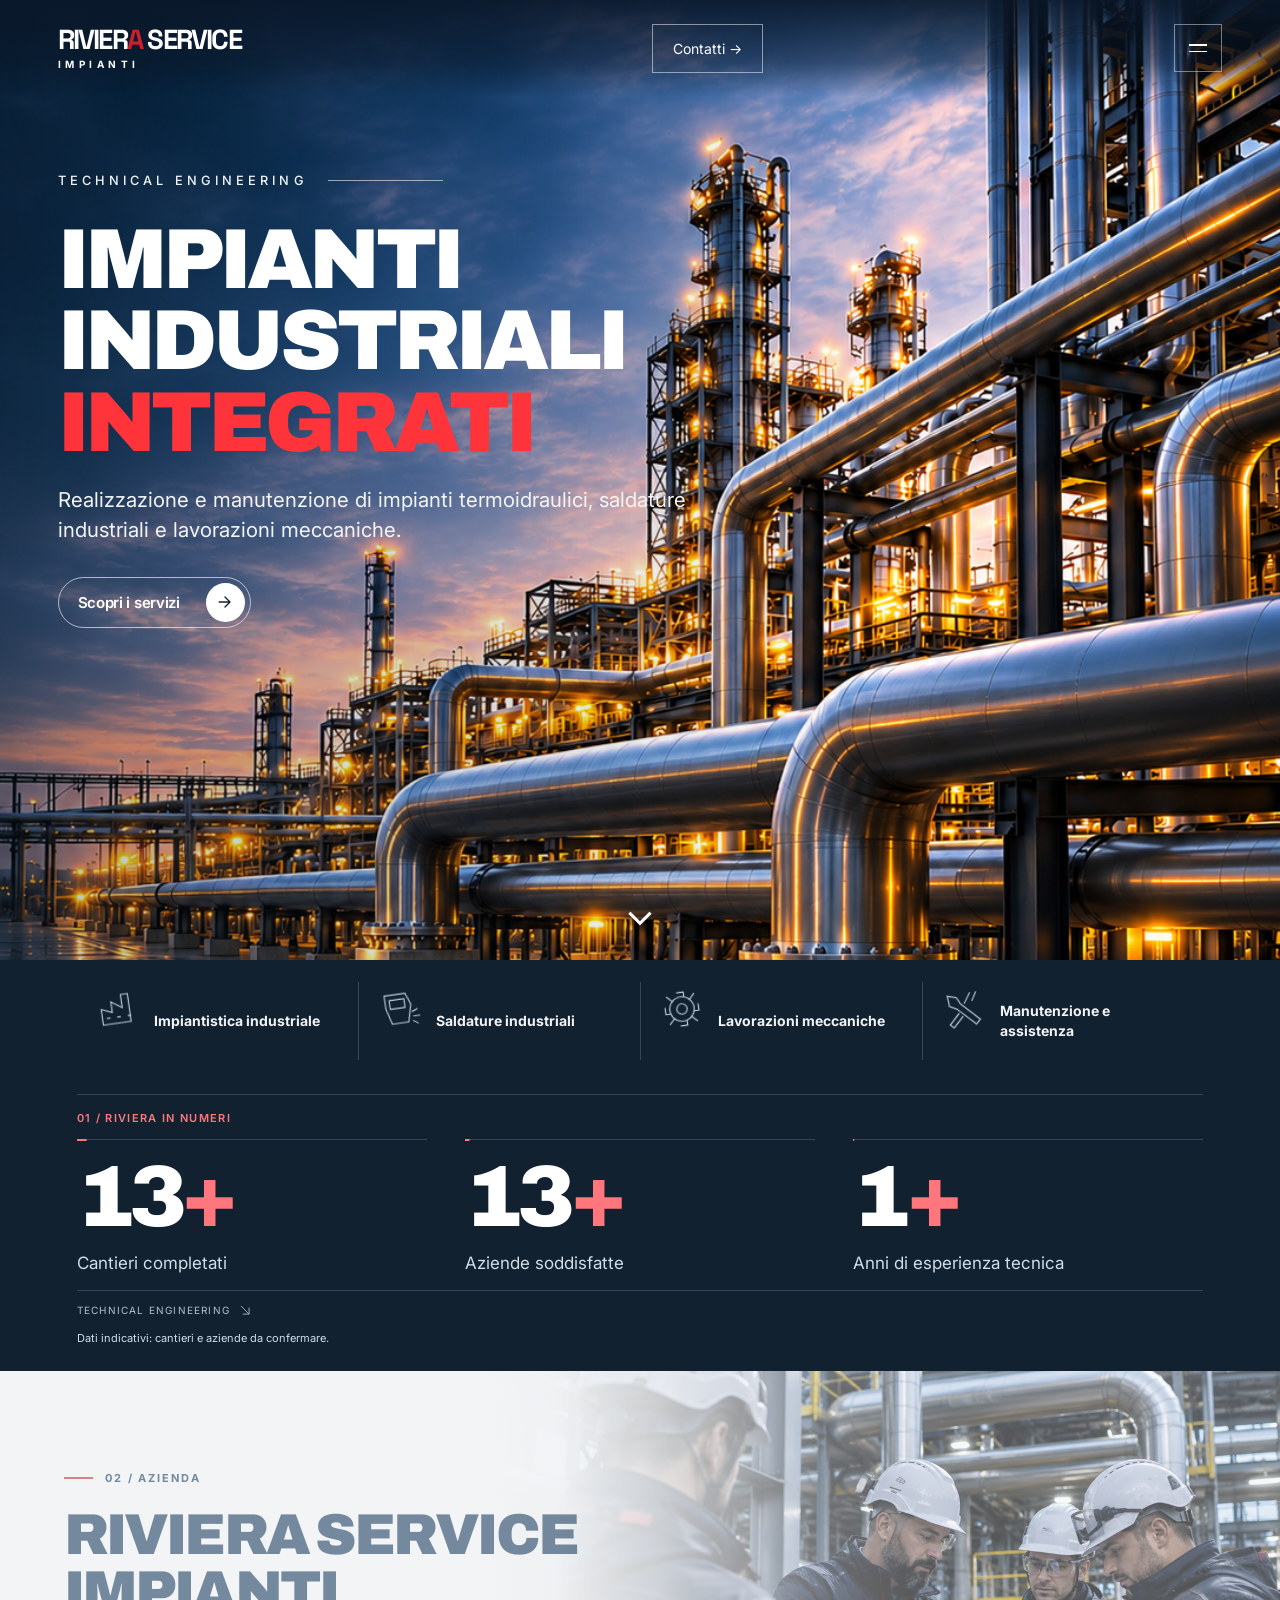
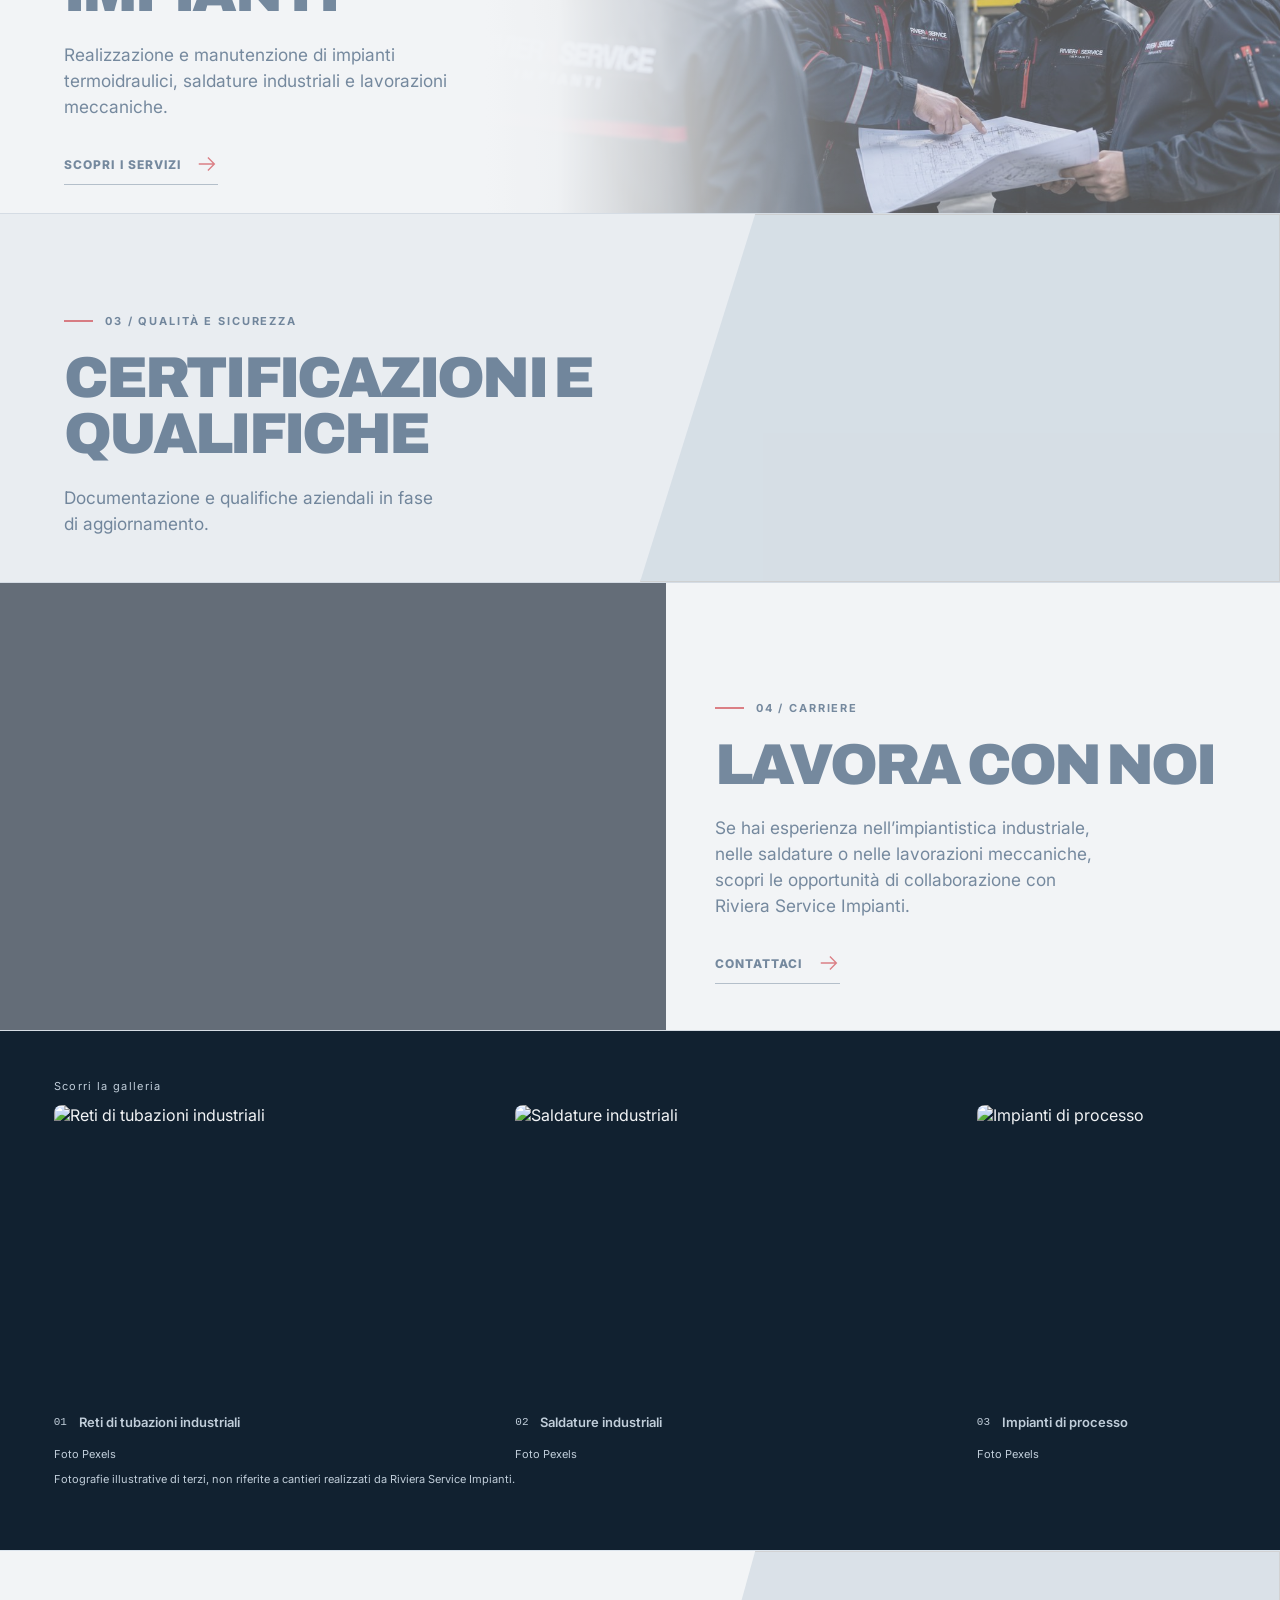
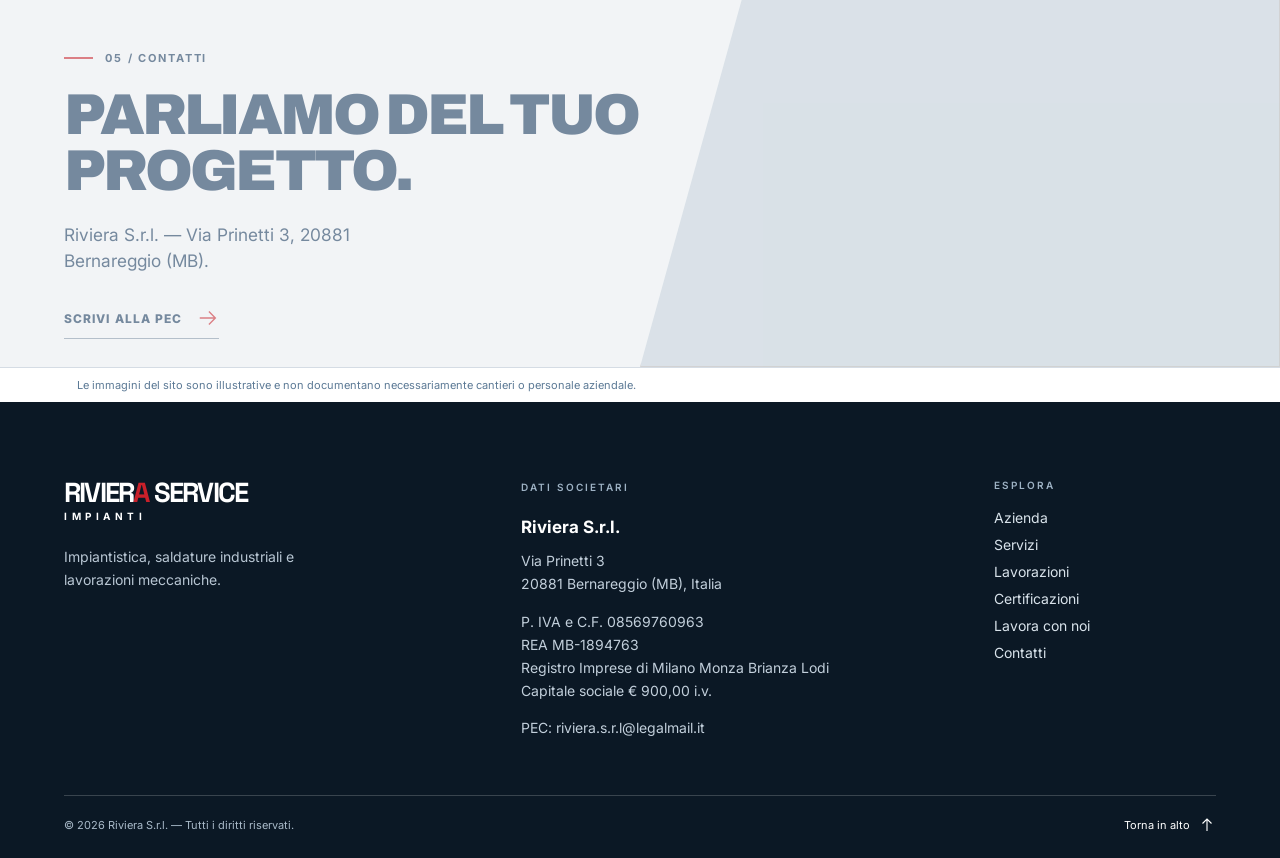
==== index.html @ 36c5fc87 "Align all three animated metrics in equal-width columns on desktop and mobile" ====
<!doctype html><html lang="it"><head><meta charset="utf-8"><meta name="viewport" content="width=device-width,initial-scale=1"><title>Riviera Service Impianti | Impianti industriali</title><link rel="preconnect" href="https://fonts.googleapis.com"><link rel="preconnect" href="https://fonts.gstatic.com" crossorigin><link href="https://fonts.googleapis.com/css2?family=Inter:wght@400;500;600;800;900&family=Space+Grotesk:wght@500;700&amp;family=Archivo:wght@800;900&display=swap" rel="stylesheet"><link rel="stylesheet" href="styles.css?v=careers-left-soft">
<style>
.riviera-metrics{background:#17283b;color:#fff;display:grid;grid-template-columns:minmax(0,1fr) minmax(0,1fr);font-family:Inter,Arial,sans-serif;isolation:isolate;overflow:hidden}
.riviera-metrics .rm-lead{position:relative;isolation:isolate;overflow:hidden;padding:clamp(28px,5vw,76px);background:#17283b;min-width:0}
.riviera-metrics .rm-lead:before{content:"";position:absolute;inset:0;z-index:-1;background:#a9222c;transform:scaleX(var(--rm-panel,1));transform-origin:left}
.riviera-metrics .rm-lead:after{content:"";position:absolute;right:-65px;top:-100px;width:210px;height:380px;border:1px solid #ffffff55;transform:rotate(35deg);pointer-events:none;z-index:-1}
.riviera-metrics .rm-kicker{display:block;font-size:11px;letter-spacing:.14em;font-weight:600;color:#fff;margin:0}
.riviera-metrics .rm-number{display:block;font-family:Archivo,Inter,Arial,sans-serif;font-weight:900;font-size:clamp(84px,12vw,180px);line-height:1;letter-spacing:-.075em;font-variant-numeric:tabular-nums;white-space:nowrap;margin:24px 0 12px;color:#fff}
.riviera-metrics .rm-label{font-size:19px;line-height:1.35;color:#fff;margin:0}
.riviera-metrics .rm-side{padding:clamp(24px,4vw,64px);display:flex;flex-direction:column;justify-content:center;gap:26px;min-width:0}
.riviera-metrics .rm-grid{display:grid;grid-template-columns:repeat(2,minmax(0,1fr));gap:clamp(12px,2vw,32px)}
.riviera-metrics .rm-item{position:relative;border-top:1px solid #8191a0;padding-top:20px;min-width:0}
.riviera-metrics .rm-item:after{content:"";position:absolute;left:0;top:-1px;height:2px;width:100%;background:#e94f57;transform:scaleX(var(--rm-line,1));transform-origin:left}
.riviera-metrics .rm-item .rm-number{font-size:clamp(44px,5.2vw,86px);margin:0 0 12px}
.riviera-metrics .rm-plus{color:#ff777d}
.riviera-metrics .rm-item .rm-label{font-size:14px;color:#d2dde7}
.riviera-metrics .rm-footer{font-size:10px;letter-spacing:.12em;color:#b2bfcc;margin:0}
.riviera-metrics .rm-note{font-size:11px;line-height:1.45;color:#d2dde7;margin:0;letter-spacing:0}
#progetti.section{padding-top:clamp(16px,3vw,44px)}
@media(max-width:759px){.riviera-metrics{grid-template-columns:minmax(0,1fr)}.riviera-metrics .rm-lead{padding:28px 24px 30px}.riviera-metrics .rm-lead .rm-number{font-size:clamp(92px,37vw,144px)}.riviera-metrics .rm-side{padding:25px 24px;gap:22px}.riviera-metrics .rm-item .rm-number{font-size:clamp(42px,16vw,66px)}}
@media(prefers-reduced-motion:reduce){.riviera-metrics .rm-lead:before,.riviera-metrics .rm-item:after{transform:none!important}}
</style><style id="riviera-unified-chapter">
:root{--rv-night:#112130;--rv-paper:#f1f3f5;--rv-accent:#ff777d;--rv-muted:#c0cdd9;--rv-rule:#344658;--rv-gutter:6%}
main>.strip{background:var(--rv-night);color:var(--rv-paper);border:0;padding:22px var(--rv-gutter);gap:0}
main>.strip a,main>.strip a+a{color:var(--rv-paper);border-color:var(--rv-rule);padding:18px 20px;line-height:1.4;min-width:0}
main>.strip svg{stroke:var(--rv-muted)}
main>.strip a:focus-visible{outline:2px solid var(--rv-accent);outline-offset:-2px}
main>.strip a:hover{color:var(--rv-accent)}
main>.riviera-metrics{background:var(--rv-night);padding:24px var(--rv-gutter) 40px;align-items:center;gap:clamp(24px,4vw,64px)}
.riviera-metrics .rm-lead{background:transparent;padding:24px 0;border-top:1px solid var(--rv-rule)}
.riviera-metrics .rm-lead:before{inset:0 auto auto 0;width:48px;height:2px;background:var(--rv-accent);z-index:0}
.riviera-metrics .rm-lead:after{display:none}
.riviera-metrics .rm-kicker{color:var(--rv-accent);letter-spacing:.12em}
.riviera-metrics .rm-lead .rm-number{font-size:clamp(78px,11vw,156px);margin:18px 0 8px}
.riviera-metrics .rm-label{color:var(--rv-muted)}
.riviera-metrics .rm-side{padding:24px 0;gap:20px}
.riviera-metrics .rm-item{border-color:var(--rv-rule)}
.riviera-metrics .rm-item:after{width:36px;background:var(--rv-accent)}
.riviera-metrics .rm-footer{display:flex;align-items:center;gap:8px}
#progetti.section{background:var(--rv-night);color:var(--rv-paper);padding-top:12px;padding-bottom:clamp(32px,5vw,70px)}
#progetti .gallery-toolbar,#progetti figcaption,#progetti figcaption span,#progetti .gallery-note{color:var(--rv-muted)}
#progetti .photo-credit{color:var(--rv-muted)!important}
@media(max-width:759px){main>.strip{padding:0 var(--rv-gutter) 12px}main>.strip a,main>.strip a+a{padding:16px 8px;font-size:12px;border-color:var(--rv-rule)}main>.riviera-metrics{padding:14px var(--rv-gutter) 32px;gap:0}.riviera-metrics .rm-lead{padding:22px 0 12px}.riviera-metrics .rm-lead .rm-number{font-size:clamp(82px,29vw,118px)}.riviera-metrics .rm-side{padding:14px 0 0}.riviera-metrics .rm-item .rm-number{font-size:clamp(40px,14vw,58px)}}
</style><style id="riviera-compact-metrics">
main>.riviera-metrics{padding-top:12px;padding-bottom:24px;gap:clamp(18px,3vw,42px)}
.riviera-metrics .rm-lead{padding:16px 0 8px}
.riviera-metrics .rm-lead .rm-number{font-size:clamp(64px,8vw,112px);margin:10px 0 5px}
.riviera-metrics .rm-side{padding:12px 0;gap:12px}
.riviera-metrics .rm-item{padding-top:12px}
.riviera-metrics .rm-item .rm-number{font-size:clamp(36px,4.4vw,64px);margin:0 0 6px}
.riviera-metrics .rm-label{font-size:16px}
.riviera-metrics .rm-item .rm-label{font-size:13px}
@media(max-width:759px){main>.riviera-metrics{padding-top:8px;padding-bottom:18px;gap:0}.riviera-metrics .rm-lead{padding:15px 0 10px}.riviera-metrics .rm-lead .rm-number{font-size:clamp(64px,20vw,84px);margin:10px 0 5px}.riviera-metrics .rm-side{padding:10px 0 0;gap:12px}.riviera-metrics .rm-item .rm-number{font-size:clamp(34px,11vw,46px)}}
</style><style id="riviera-symmetric-metrics">
main>.riviera-metrics.rm-symmetric{display:block;padding:12px var(--rv-gutter,6%) 24px}
.rm-symmetric .rm-lead{padding:16px 0 14px}
.rm-symmetric .rm-side{padding:0;gap:14px}
.rm-symmetric .rm-grid{grid-template-columns:repeat(3,minmax(0,1fr));gap:clamp(10px,3vw,40px)}
.rm-symmetric .rm-item{padding-top:12px;transform:none!important}
.rm-symmetric .rm-item .rm-number{font-size:clamp(29px,6.8vw,88px);letter-spacing:-.065em;line-height:1.05;margin:0 0 9px}
.rm-symmetric .rm-item .rm-label{font-size:clamp(11px,1.35vw,17px);line-height:1.4;overflow-wrap:normal}
.rm-symmetric .rm-footer{border-top:1px solid var(--rv-rule,#344658);padding-top:12px}
@media(max-width:759px){main>.riviera-metrics.rm-symmetric{padding-top:8px;padding-bottom:20px}.rm-symmetric .rm-grid{gap:10px}.rm-symmetric .rm-item .rm-number{font-size:clamp(26px,8.6vw,48px)}.rm-symmetric .rm-item .rm-label{font-size:11px}.rm-symmetric .rm-side{gap:12px}}
</style></head><body><header><a class="logo" href="#home" aria-label="Riviera Service Impianti — Home"><span class="logo-main">RIVIER<b>A</b> SERVICE</span><small>IMPIANTI</small></a><nav aria-label="Navigazione principale"><a href="#home">Home</a><a href="#azienda">Chi siamo</a><a href="#progetti">Servizi</a><a href="#progetti">Lavorazioni</a><a href="#certificazioni">Certificazioni</a><a href="#lavora">Lavora con noi</a></nav><a class="cta" href="#contatti">Contatti →</a><button class="menu" aria-expanded="false" aria-controls="mobileNav" aria-haspopup="dialog" type="button"><span class="menu-label">Menu</span><span class="menu-icon" aria-hidden="true"><i></i><i></i></span></button>
</header><dialog id="mobileNav" class="engineering-menu" aria-label="Navigazione principale"><div class="engineering-menu-photo"><a class="logo overlay-logo" href="#home" aria-label="Riviera Service Impianti — Home"><span class="logo-main">RIVIER<b>A</b> SERVICE</span><small>IMPIANTI</small></a><div class="engineering-photo-label">TECHNICAL<br>ENGINEERING <i></i></div></div><div class="engineering-menu-content"><div class="engineering-menu-top"><span>01 / NAVIGAZIONE</span><button class="engineering-close" type="button" autofocus aria-label="Chiudi menu"><span class="close-label">Chiudi</span><svg aria-hidden="true" viewBox="0 0 24 24" fill="none" stroke="currentColor" stroke-width="1.5" stroke-linecap="round"><path d="m5 5 14 14M19 5 5 19"/></svg></button></div><nav aria-label="Sezioni del sito" class="engineering-links"><a href="#home" style="--order:0"><span class="engineering-index">01 <i></i></span><span class="engineering-word">Home</span><span class="engineering-arrow" aria-hidden="true"><svg viewBox="0 0 24 24" fill="none" stroke="currentColor" stroke-width="1.5" stroke-linecap="round" stroke-linejoin="round"><path d="M3 12h17m-7-7 7 7-7 7"/></svg></span></a><a href="#azienda" style="--order:1"><span class="engineering-index">02 <i></i></span><span class="engineering-word">Azienda</span><span class="engineering-arrow" aria-hidden="true"><svg viewBox="0 0 24 24" fill="none" stroke="currentColor" stroke-width="1.5" stroke-linecap="round" stroke-linejoin="round"><path d="M3 12h17m-7-7 7 7-7 7"/></svg></span></a><a href="#progetti" style="--order:2"><span class="engineering-index">03 <i></i></span><span class="engineering-word">Servizi</span><span class="engineering-arrow" aria-hidden="true"><svg viewBox="0 0 24 24" fill="none" stroke="currentColor" stroke-width="1.5" stroke-linecap="round" stroke-linejoin="round"><path d="M3 12h17m-7-7 7 7-7 7"/></svg></span></a><a href="#progetti" style="--order:3"><span class="engineering-index">04 <i></i></span><span class="engineering-word">Lavorazioni</span><span class="engineering-arrow" aria-hidden="true"><svg viewBox="0 0 24 24" fill="none" stroke="currentColor" stroke-width="1.5" stroke-linecap="round" stroke-linejoin="round"><path d="M3 12h17m-7-7 7 7-7 7"/></svg></span></a><a href="#certificazioni" style="--order:4"><span class="engineering-index">05 <i></i></span><span class="engineering-word">Certificazioni</span><span class="engineering-arrow" aria-hidden="true"><svg viewBox="0 0 24 24" fill="none" stroke="currentColor" stroke-width="1.5" stroke-linecap="round" stroke-linejoin="round"><path d="M3 12h17m-7-7 7 7-7 7"/></svg></span></a><a href="#lavora" style="--order:5"><span class="engineering-index">06 <i></i></span><span class="engineering-word">Lavora con noi</span><span class="engineering-arrow" aria-hidden="true"><svg viewBox="0 0 24 24" fill="none" stroke="currentColor" stroke-width="1.5" stroke-linecap="round" stroke-linejoin="round"><path d="M3 12h17m-7-7 7 7-7 7"/></svg></span></a><a href="#contatti" style="--order:6"><span class="engineering-index">07 <i></i></span><span class="engineering-word">Contatti</span><span class="engineering-arrow" aria-hidden="true"><svg viewBox="0 0 24 24" fill="none" stroke="currentColor" stroke-width="1.5" stroke-linecap="round" stroke-linejoin="round"><path d="M3 12h17m-7-7 7 7-7 7"/></svg></span></a></nav><div class="engineering-menu-footer">IMPIANTI INDUSTRIALI <b>/</b> MANUTENZIONE <b>/</b> INTEGRAZIONE</div></div></dialog><main><section class="hero" id="home"><div class="intro"><div class="eyebrow">Technical Engineering</div><h1><span class="title-mask"><span class="title-rise">Impianti</span></span><span class="title-mask"><span class="title-rise">industriali</span></span><span class="title-mask hero-accent"><span class="title-rise">integrati</span></span></h1><p>Realizzazione e manutenzione di impianti termoidraulici, saldature industriali e lavorazioni meccaniche.</p><div class="actions reveal-actions"><a class="reveal-link primary-link" href="#progetti"><span class="reveal-label">Scopri i servizi</span><span class="reveal-arrow"><svg viewBox="0 0 24 24" width="20" height="20" fill="none" aria-hidden="true"><path d="M5 12h13m-6-6 6 6-6 6" stroke="currentColor" stroke-width="1.6" stroke-linecap="round" stroke-linejoin="round"/></svg></span></a></div></div><div class="art" role="img" aria-label="Illustrazione di un impianto industriale al tramonto"><div class="art-layer"></div></div><a class="hero-scroll" href="#progetti" aria-label="Scorri alla sezione lavorazioni">⌄</a></section><div class="strip"><a href="#progetti"><svg viewBox="0 0 48 48"><path d="M5 40V22l12 5V15l12 8V8h8v32zM10 33h4m8 0h4m8 0h4"/></svg>Impiantistica industriale</a><a href="#progetti"><svg viewBox="0 0 48 48"><path d="M8 7h24l5 13-5 20H13L8 22zM13 13h17v10H13zM37 29l7-3m-6 8h8m-9 5 6 4"/></svg>Saldature industriali</a><a href="#progetti"><svg viewBox="0 0 48 48"><circle cx="24" cy="24" r="14"/><circle cx="24" cy="24" r="6"/><path d="M20 5h8v6m-8 32h8v-6M5 20v8h6m32-8v8h-6M8 8l7 7m18 18 7 7M8 40l7-7m18-18 7-7"/></svg>Lavorazioni meccaniche</a><a href="#progetti"><svg viewBox="0 0 48 48"><path d="M7 7l10 3 4 8 20 20-5 5-20-20-8-4zM33 6l-8 12m-7 10L6 40l4 4 12-12M40 6l-6 10"/></svg>Manutenzione e assistenza</a></div><section class="riviera-metrics rm-symmetric" aria-label="Riviera in numeri"><div class="rm-lead"><p class="rm-kicker">01 / RIVIERA IN NUMERI</p></div><div class="rm-side"><div class="rm-grid"><div class="rm-item"><strong class="rm-number"><span data-rm-count="50">50</span><span class="rm-plus">+</span></strong><p class="rm-label">Cantieri completati</p></div><div class="rm-item"><strong class="rm-number"><span data-rm-count="100">100</span><span class="rm-plus">+</span></strong><p class="rm-label">Aziende soddisfatte</p></div><div class="rm-item"><strong class="rm-number"><span data-rm-count="30">30</span><span class="rm-plus">+</span></strong><p class="rm-label">Anni di esperienza tecnica</p></div></div><p class="rm-footer">TECHNICAL ENGINEERING <svg aria-hidden="true" width="14" height="14" viewBox="0 0 24 24" fill="none" stroke="currentColor" stroke-width="1.5"><path d="M5 5l14 14M8 19h11V8"/></svg></p><p class="rm-note">Dati indicativi: cantieri e aziende da confermare.</p></div></section><section class="section editorial-section" id="azienda"><div class="editorial-copy"><div class="eyebrow">02 / Azienda</div><h2>Riviera Service Impianti</h2><p>Realizzazione e manutenzione di impianti termoidraulici, saldature industriali e lavorazioni meccaniche.</p><a class="editorial-link" href="#progetti">Scopri i servizi<svg viewBox="0 0 24 24" width="22" height="22" fill="none" stroke="currentColor" stroke-width="1.5" aria-hidden="true"><path d="M3 12h17m-7-7 7 7-7 7"/></svg></a></div><figure class="editorial-image"><img src="riviera-team.jpg" alt="Illustrazione di una squadra di tecnici Riviera" loading="lazy" decoding="async" style="object-position:30% center"></figure></section><section class="section editorial-section" id="certificazioni"><div class="editorial-copy"><div class="eyebrow">03 / Qualità e sicurezza</div><h2>Certificazioni e qualifiche</h2><p>Documentazione e qualifiche aziendali in fase di aggiornamento.</p></div><figure class="editorial-image"><img src="https://images.pexels.com/photos/33514501/pexels-photo-33514501.jpeg?auto=compress&amp;cs=tinysrgb&amp;w=1200" alt="" loading="lazy" decoding="async"></figure></section><section class="section editorial-section" id="lavora"><div class="editorial-copy"><div class="eyebrow">04 / Carriere</div><h2>Lavora con noi</h2><p>Se hai esperienza nell’impiantistica industriale, nelle saldature o nelle lavorazioni meccaniche, scopri le opportunità di collaborazione con Riviera Service Impianti.</p><a class="editorial-link" href="#contatti">Contattaci<svg viewBox="0 0 24 24" width="22" height="22" fill="none" stroke="currentColor" stroke-width="1.5" aria-hidden="true"><path d="M3 12h17m-7-7 7 7-7 7"/></svg></a></div><figure class="editorial-image"><img src="F1D73222-F3F3-4650-9126-D4F8FD7CAF8A.PNG" alt="Illustrazione di un saldatore con divisa Riviera" loading="lazy" decoding="async" style="object-position:30% center"></figure></section><section class="section" id="progetti" aria-label="Impianti e lavorazioni"><div class="project-gallery" aria-label="Galleria illustrativa delle lavorazioni industriali"><div class="gallery-toolbar"><span>Scorri la galleria</span></div><div class="gallery-track" tabindex="0" aria-label="Scorri orizzontalmente per esplorare le immagini"><figure class="gallery-slide"><img src="https://images.pexels.com/photos/36824351/pexels-photo-36824351.jpeg?auto=compress&amp;cs=tinysrgb&amp;w=1400" alt="Reti di tubazioni industriali" loading="lazy" decoding="async" width="1200" height="800" referrerpolicy="no-referrer"><figcaption><span>01</span>Reti di tubazioni industriali</figcaption><a class="photo-credit" style="font-size:11px;color:#506278" href="https://www.pexels.com/photo/industrial-complex-with-stainless-steel-pipes-36824351/" target="_blank" rel="noopener">Foto Pexels</a></figure><figure class="gallery-slide"><img src="https://images.pexels.com/photos/2480481/pexels-photo-2480481.jpeg?auto=compress&amp;cs=tinysrgb&amp;w=1400" alt="Saldature industriali" loading="lazy" decoding="async" width="1200" height="800" referrerpolicy="no-referrer"><figcaption><span>02</span>Saldature industriali</figcaption><a class="photo-credit" style="font-size:11px;color:#506278" href="https://www.pexels.com/photo/man-welding-on-gray-metal-sheet-2480481/" target="_blank" rel="noopener">Foto Pexels</a></figure><figure class="gallery-slide"><img src="https://images.pexels.com/photos/5884386/pexels-photo-5884386.jpeg?auto=compress&amp;cs=tinysrgb&amp;w=1400" alt="Impianti di processo" loading="lazy" decoding="async" width="1200" height="800" referrerpolicy="no-referrer"><figcaption><span>03</span>Impianti di processo</figcaption><a class="photo-credit" style="font-size:11px;color:#506278" href="https://www.pexels.com/photo/inside-a-petrochemical-industry-5884386/" target="_blank" rel="noopener">Foto Pexels</a></figure><figure class="gallery-slide"><img src="https://images.pexels.com/photos/33514501/pexels-photo-33514501.jpeg?auto=compress&amp;cs=tinysrgb&amp;w=1400" alt="Centrali tecnologiche" loading="lazy" decoding="async" width="1200" height="800" referrerpolicy="no-referrer"><figcaption><span>04</span>Centrali tecnologiche</figcaption><a class="photo-credit" style="font-size:11px;color:#506278" href="https://www.pexels.com/photo/stainless-steel-industrial-equipment-in-a-factory-33514501/" target="_blank" rel="noopener">Foto Pexels</a></figure></div><small class="gallery-note">Fotografie illustrative di terzi, non riferite a cantieri realizzati da Riviera Service Impianti.</small></div></section><section class="section editorial-section" id="contatti"><div class="editorial-copy"><div class="eyebrow">05 / Contatti</div><h2>Parliamo del tuo progetto.</h2><p>Riviera S.r.l. — Via Prinetti 3, 20881 Bernareggio (MB).</p><a class="editorial-link" href="mailto:riviera.s.r.l@legalmail.it">Scrivi alla PEC<svg viewBox="0 0 24 24" width="22" height="22" fill="none" stroke="currentColor" stroke-width="1.5" aria-hidden="true"><path d="M3 12h17m-7-7 7 7-7 7"/></svg></a></div><figure class="editorial-image"><img src="https://images.pexels.com/photos/5884386/pexels-photo-5884386.jpeg?auto=compress&amp;cs=tinysrgb&amp;w=1200" alt="" loading="lazy" decoding="async"></figure></section><p class="gallery-note" style="margin:0;padding:10px 6%;font-size:11px">Le immagini del sito sono illustrative e non documentano necessariamente cantieri o personale aziendale.</p></main><footer class="site-footer"><div class="footer-main"><div class="footer-brand"><a class="logo" href="#home" aria-label="Riviera Service Impianti — Home"><span class="logo-main">RIVIER<b>A</b> SERVICE</span><small>IMPIANTI</small></a><p>Impiantistica, saldature industriali e lavorazioni meccaniche.</p></div><div class="footer-details"><h3>DATI SOCIETARI</h3><strong>Riviera S.r.l.</strong><address>Via Prinetti 3<br>20881 Bernareggio (MB), Italia</address><p>P. IVA e C.F. 08569760963<br>REA MB-1894763<br>Registro Imprese di Milano Monza Brianza Lodi<br>Capitale sociale € 900,00 i.v.</p><p>PEC: <a href="mailto:riviera.s.r.l@legalmail.it">riviera.s.r.l@legalmail.it</a></p></div><nav class="footer-nav" aria-label="Collegamenti utili"><h3>ESPLORA</h3><a href="#azienda">Azienda</a><a href="#progetti">Servizi</a><a href="#progetti">Lavorazioni</a><a href="#certificazioni">Certificazioni</a><a href="#lavora">Lavora con noi</a><a href="#contatti">Contatti</a></nav></div><div class="footer-bottom"><span>© 2026 Riviera S.r.l. — Tutti i diritti riservati.</span><a href="#home" class="footer-up">Torna in alto <svg aria-hidden="true" viewBox="0 0 24 24" width="18" height="18" fill="none" stroke="currentColor" stroke-width="1.5"><path d="M12 20V4m-6 6 6-6 6 6"/></svg></a></div></footer><script src="menu.js?v=engineering-02" defer></script><script src="motion.js" defer></script><script>(()=>{const s=document.querySelector('.riviera-metrics');if(!s)return;const lead=s.querySelector('.rm-lead'),items=[...s.querySelectorAll('.rm-item')],counts=[...s.querySelectorAll('[data-rm-count]')],reduced=matchMedia('(prefers-reduced-motion: reduce)');let raf=0,started=null;const clamp=x=>Math.max(0,Math.min(1,x)),smooth=x=>{x=clamp(x);return x*x*(3-2*x)};function paint(now){raf=0;const rect=s.getBoundingClientRect(),p=clamp((innerHeight-rect.top)/(innerHeight*.7));const phase=(a,b)=>reduced.matches?1:smooth((p-a)/(b-a));lead.style.setProperty('--rm-panel',phase(0,.38));if(started===null&&rect.top<innerHeight*.85&&rect.bottom>0)started=now;let running=false;counts.forEach((el,i)=>{const t=reduced.matches?1:started===null?0:clamp((now-started-i*350)/3000),v=String(Math.round(Number(el.dataset.rmCount)*smooth(t)));if(el.textContent!==v)el.textContent=v;if(items[i])items[i].style.setProperty('--rm-line',smooth(t));if(started!==null&&t<1)running=true;});if(running&&!reduced.matches)schedule();}function schedule(){if(!raf)raf=requestAnimationFrame(paint)}addEventListener('scroll',schedule,{passive:true});addEventListener('resize',schedule,{passive:true});reduced.addEventListener('change',schedule);schedule()})();</script></body></html>
---- styles.css ----
/* Design tokens and base */
:root{--ink:#103257;--red:#c9202a;--line:#dbe4ed;--ease:cubic-bezier(.22,1,.36,1)}
*{box-sizing:border-box}
html{scroll-behavior:smooth}
body{margin:0;color:var(--ink);background:#fff;font-family:Inter,Arial,Helvetica,sans-serif}
a{color:inherit;text-decoration:none}
button{font:inherit;cursor:pointer}
a:focus-visible,button:focus-visible{outline:2px solid var(--ink);outline-offset:4px}
section[id],article[id]{scroll-margin-top:90px}
/* Floating navigation */
header{position:sticky;top:10px;z-index:50;display:flex;align-items:center;justify-content:space-between;gap:18px;margin:10px 2.5%;width:95%;height:72px;padding:0 20px 0 22px;border-radius:24px;border:1px solid #ffffffed;background:linear-gradient(125deg,#ffffffb3,#dceafb69);box-shadow:0 8px 32px #15395726,inset 0 2px 2px #fff,inset 0 -1px 1px #7598b83d;backdrop-filter:blur(26px) saturate(180%);-webkit-backdrop-filter:blur(26px) saturate(180%)}
.logo{font-size:28px;font-weight:900;letter-spacing:-1.5px;line-height:.9;flex-shrink:0}
.logo b{color:var(--red)}
.logo small{display:block;font-size:11px;letter-spacing:7px;margin-top:9px}
header nav{display:flex;align-items:center;gap:1px;padding:5px;font-size:12px;border-radius:40px;background:linear-gradient(150deg,#ffffffa8,#bcd6ed50);border:1px solid #ffffffd9;box-shadow:inset 0 1px 2px #fff,0 4px 16px #173f6812;backdrop-filter:blur(22px) saturate(180%);-webkit-backdrop-filter:blur(22px) saturate(180%)}
header nav a{padding:10px clamp(8px,1vw,17px);white-space:nowrap;border-radius:24px;transition:background .2s}
header nav a:is(:hover,:focus-visible){background:#10325717}
.cta{display:inline-flex;align-items:center;justify-content:space-between;gap:20px;background:var(--ink);color:#fff;padding:15px 20px;font-size:14px}
header>.cta{border-radius:10px;background:#103257eb;white-space:nowrap}
.outline{background:transparent;border:1px solid var(--ink);color:var(--ink)}
.menu{display:none;position:relative;flex-direction:column;align-items:center;justify-content:center;gap:6px;flex-shrink:0;width:48px;height:48px;padding:0;border-radius:50%;color:var(--ink);background:linear-gradient(145deg,#fff9,#c1d8ed66);border:1px solid #fff;box-shadow:0 5px 14px #173c6426,inset 0 2px 2px #fff,inset 0 -2px 3px #7395b42e}
.mobile-glass{display:none;position:absolute;top:calc(100% + 10px);left:0;right:0;padding:10px;border:1px solid #ffffffd9;border-radius:26px;background:linear-gradient(150deg,#f7fcffe0,#b6ccebbd);box-shadow:0 18px 45px #102b492b,inset 0 2px 2px #fff,inset 0 -1px 4px #779aba33;backdrop-filter:blur(32px) saturate(185%);-webkit-backdrop-filter:blur(32px) saturate(185%);opacity:0;visibility:hidden;transform:translateY(-6px);transition:opacity .2s,transform .24s var(--ease),visibility .24s;max-height:calc(100vh - 100px);max-height:calc(100dvh - 100px);overflow:auto}
.mobile-glass a{display:flex;align-items:center;justify-content:space-between;padding:15px 17px;font-size:16px;letter-spacing:-.02em;border-bottom:1px solid #10325716;border-radius:14px}
.mobile-glass a:is(:hover,:focus-visible){background:#ffffff85}
.nav-open .mobile-glass{opacity:1;visibility:visible;transform:none}
/* Hero and blueprint */
.hero{position:relative;isolation:isolate;min-height:610px;display:flex;align-items:center;margin-top:-92px;padding:calc(5% + 92px) 4% 5%;overflow:hidden;background-image:linear-gradient(#b8ccdf35 1px,transparent 1px),linear-gradient(90deg,#b8ccdf35 1px,transparent 1px);background-size:32px 32px}
.art{position:absolute;inset:0 0 0 29%;z-index:-1;background:url('impianto-blueprint.jpg') center right/contain no-repeat}
.art:after{content:"";position:absolute;inset:0;background:linear-gradient(90deg,#fff 0%,#ffffff00 26%)}
.intro{width:36%;max-width:550px;min-width:0}
.eyebrow{font-size:11px;letter-spacing:.2em;font-weight:700;text-transform:uppercase;display:flex;align-items:center;gap:12px}
.eyebrow:before{content:"";width:35px;height:1px;background:var(--ink);flex-shrink:0}
.hero h1,.section h2{font-family:Inter,"Arial Black",Arial,sans-serif;font-weight:900;text-transform:uppercase;letter-spacing:-.05em;line-height:1;overflow-wrap:break-word}
.hero h1{font-size:clamp(32px,3.75vw,66px);margin:24px 0}
.hero h1 strong{font-weight:900}
.intro p{max-width:36ch;font-size:17px;line-height:1.5;margin:0 0 30px}
/* Animated editorial links */
.reveal-actions{display:flex;flex-direction:column;align-items:flex-start;gap:9px;max-width:330px;width:100%}
.reveal-link{position:relative;display:flex;align-items:center;justify-content:space-between;gap:20px;width:100%;min-height:51px;padding:5px 0;color:var(--ink);font-size:14px;font-weight:600;letter-spacing:-.035em;isolation:isolate;overflow:hidden;}
.reveal-link:before,.reveal-link:after{content:"";position:absolute;left:0;bottom:0;height:1px;width:100%}
.reveal-link:before{background:#10325735;z-index:-1}
.reveal-link:after{background:var(--ink);transform:scaleX(.15);transform-origin:left;transition:transform .45s var(--ease)}
.reveal-label{transition:transform .35s}
.reveal-arrow{width:38px;height:38px;display:grid;place-items:center;flex-shrink:0;border-radius:50%;background:var(--ink);color:#fff;transition:transform .4s var(--ease),background .35s,color .35s}
.reveal-link:is(:hover,:focus-visible,:active):after{transform:scaleX(1)}
.reveal-link:is(:hover,:focus-visible,:active) .reveal-arrow{transform:rotate(-35deg);background:var(--ink);color:#fff}
.reveal-link:is(:hover,:focus-visible,:active) .reveal-label{transform:translateX(5px)}
.reveal-link:active .reveal-arrow{transform:scale(.87) rotate(-35deg)}
/* Content sections */
.strip{display:grid;grid-template-columns:repeat(4,minmax(0,1fr));border-block:1px solid var(--line);padding:24px 4%;gap:14px}
.strip a{display:flex;align-items:center;gap:15px;font-weight:700;font-size:14px}
.strip a+a{border-left:1px solid var(--line);padding-left:14px}
.strip svg{width:42px;height:42px;flex:none;stroke:var(--ink);fill:none;stroke-width:1.3}
.section{padding:80px 4%;border-bottom:1px solid var(--line)}
.section h2{font-size:clamp(32px,4.4vw,68px);margin:20px 0}
.section p{max-width:65ch;line-height:1.6}
.services{display:grid;grid-template-columns:repeat(3,minmax(0,1fr));gap:24px;margin-top:36px}
.services article{border-top:1px solid #aabfd3;padding-top:20px}
.services h3{font-size:22px}
.services span{font:12px monospace;color:#5b7995}
footer{padding:25px 4%;font-size:12px}
/* Responsive layout */
@media(max-width:1100px){header nav,header>.cta{display:none}.menu{display:flex}.mobile-glass{display:block}}
@media(max-width:760px){
header{top:8px;margin:8px 3%;width:94%;height:66px;padding:0 15px}
.hero{flex-direction:column;align-items:flex-start;margin-top:-82px;padding:112px 6% 0;min-height:0}
.intro{width:100%;max-width:none}.eyebrow{font-size:10px}
.hero h1{font-size:clamp(30px,8.15vw,53px);line-height:.98;margin:18px 0}
.intro p{font-size:15px;margin-bottom:20px}
.art{position:relative;inset:auto;order:2;width:114%;margin:14px -7% 0;aspect-ratio:1.05;background-position:center;background-size:cover}
.art:after{background:linear-gradient(180deg,#ffffffa0,transparent 20%)}
.reveal-actions{max-width:none;gap:4px}.reveal-link{font-size:15px;min-height:52px}.reveal-arrow{width:36px;height:36px}
.strip{grid-template-columns:repeat(2,minmax(0,1fr));gap:0;padding:0 6%}
.strip a,.strip a+a{padding:16px 8px;border:0;font-size:12px}
.strip a:nth-child(even){border-left:1px solid var(--line)}.strip a:nth-child(n+3){border-top:1px solid var(--line)}
.strip svg{width:30px;height:30px}
.section{padding:48px 6%}.section h2{font-size:clamp(30px,8vw,46px)}.services{grid-template-columns:1fr;gap:18px}
}
@media(prefers-reduced-motion:reduce){html{scroll-behavior:auto}.reveal-link{animation:none}.mobile-glass,.menu span,.reveal-link:after,.reveal-label,.reveal-arrow{transition:none}}
@media(prefers-reduced-transparency:reduce){header,header nav,.mobile-glass{background:#f7fbff;backdrop-filter:none;-webkit-backdrop-filter:none}.nav-open:before{backdrop-filter:none;-webkit-backdrop-filter:none}}

/* Project image ribbon */
.project-gallery{margin:36px -4.35% 0;overflow:hidden}
.gallery-toolbar{display:flex;justify-content:space-between;align-items:center;gap:12px;margin:0 4.2% 12px;font:11px Inter,Arial,sans-serif;letter-spacing:.12em}
.gallery-track{display:flex;gap:16px;overflow-x:auto;scroll-padding-inline:4.2%;scroll-snap-type:x proximity;scroll-behavior:auto;padding:0 4.2% 10px;overscroll-behavior-inline:contain;touch-action:pan-x pan-y}
.gallery-slide{flex:0 0 38%;min-width:0;margin:0;scroll-snap-align:start}
.gallery-slide img{display:block;width:100%;height:auto;aspect-ratio:3/2;object-fit:cover;border-radius:8px}
.gallery-slide figcaption{display:flex;align-items:center;gap:12px;padding:12px 0;font-size:13px;font-weight:600}
.gallery-slide figcaption span{font:11px monospace;color:#63829d}
.gallery-note{display:block;margin:0 4.2%;font-size:11px;color:#5b7995}

@media(max-width:760px){.project-gallery{margin:28px -6.82% 0}.gallery-track{gap:12px;padding:0 6% 8px;scroll-padding-inline:6%}.gallery-toolbar,.gallery-note{margin-left:6%;margin-right:6%}.gallery-slide{flex-basis:79%}.gallery-slide img{border-radius:6px}.gallery-slide figcaption{font-size:12px}}
@media(prefers-reduced-motion:reduce){.gallery-track{scroll-behavior:auto}}


/* Technical drawing and photography share the same crop. */
.art { background: none; overflow: hidden; }
.art-layer {
  position: absolute;
  inset: 0;
  background: url('impianto-blueprint.jpg') center right / contain no-repeat;
}
@media (prefers-reduced-motion: no-preference) {
  .art-layer { animation: blueprint-to-photo 600ms ease-out; }
}
@keyframes blueprint-to-photo {
  from { filter: grayscale(1) contrast(.88); }
  to { filter: none; }
}

.hero h1 { font-size: clamp(34px, 4.15vw, 76px); }
.menu {
  width: auto;
  min-width: 88px;
  flex-direction: row;
  gap: 10px;
  padding: 0 12px;
  border-radius: 16px;
  font-weight: 600;
  font-size: 14px;
}
.menu-icon { display: grid; gap: 5px; width: 18px; }
.menu-icon i { height: 1.5px; background: currentColor; transition: transform .2s var(--ease); }
.nav-open .menu-icon i:first-child { transform: translateY(3.25px) rotate(45deg); }
.nav-open .menu-icon i:last-child { transform: translateY(-3.25px) rotate(-45deg); }
.mobile-glass { padding: 9px 16px; background: #eff5fbf2; }
.mobile-glass a {
  min-height: 58px;
  padding: 10px 4px;
  font-size: clamp(22px, 6vw, 34px);
  font-weight: 800;
  border-radius: 0;
}
.mobile-glass a:last-child { border-bottom: 0; }
.mobile-glass a span { font-size: .75em; }
.gallery-track:focus-visible { outline: 2px solid var(--ink); outline-offset: -2px; }
.gallery-slide img { -webkit-user-drag: none; user-select: none; }

@media (max-width: 760px) {
  .hero { margin-top: -82px; padding-top: 108px; }
  .hero h1 { font-size: clamp(28px, 9.5vw, 57px); margin: 16px 0; }
  .intro p { margin-bottom: 10px; }
  .art { width: calc(100% / .88); margin: 0 -6.818%; aspect-ratio: 1.16; }
  .art-layer { background-position: center; background-size: cover; }
  .art::after { background: linear-gradient(180deg, #ffffffb0, transparent 22%); }
}
@media (prefers-reduced-motion: reduce) {
  .menu-icon i { transition: none; }
}

/* Scroll depth for the hero illustration and its technical grid. */
.hero { background-position: 0 var(--grid-shift, 0px); }
.art { transform: translate3d(0, var(--art-shift, 0px), 0); }
@media (prefers-reduced-motion: reduce) {
  .hero { background-position: 0 0; }
  .art { transform: none; }
}


/* Company wordmark */
.logo{display:inline-flex;flex-direction:column;align-items:flex-start;gap:0;white-space:nowrap;line-height:1;flex-shrink:0}.logo-main{display:block;font-weight:900;letter-spacing:-.045em;font-size:clamp(19px,1.85vw,29px)}.logo small{font-size:10px;letter-spacing:.35em;font-weight:700;margin-top:5px;line-height:1.1}@media(max-width:760px){.logo-main{font-size:clamp(17px,5.3vw,24px)}.logo small{font-size:9px;letter-spacing:.32em}}

/* Cinematic engineering identity — full-height editorial hero */
header{top:0;margin:0;width:100%;height:96px;padding:0 4.5%;border:0;border-radius:0;color:white;background:linear-gradient(180deg,#0a1728e8,#0a172880 65%,transparent);box-shadow:none;backdrop-filter:none;-webkit-backdrop-filter:none}
header nav{background:none;border:0;box-shadow:none;backdrop-filter:none;-webkit-backdrop-filter:none;font-size:14px;font-weight:600;gap:14px}
header nav a:is(:hover,:focus-visible){background:#ffffff20}
header>.cta{background:transparent;border:1px solid #ffffff80;border-radius:0}
.logo-main{font-family:"Space Grotesk",Inter,sans-serif;font-size:clamp(20px,2.15vw,34px);letter-spacing:-.065em}.logo small{letter-spacing:.45em}
.menu{color:white;background:transparent;border:1px solid #ffffff70;box-shadow:none;border-radius:0}
.mobile-glass{left:4%;right:4%;background:#101e30f5;color:white;border-color:#ffffff30;box-shadow:0 12px 35px #0005}
.mobile-glass a{border-color:#ffffff26}
.hero{margin-top:-96px;min-height:100vh;min-height:100svh;padding:145px 4.5% 90px;display:flex;align-items:center;color:white;background:#101e30;isolation:isolate}
.hero .art{position:absolute;inset:-25px 0 -60px;width:auto;aspect-ratio:auto;margin:0;z-index:-1;transform:translate3d(0,var(--art-shift,0px),0)}
.hero .art-layer{background:#17283c url("https://images.pexels.com/photos/4883682/pexels-photo-4883682.jpeg?auto=compress&cs=tinysrgb&w=2200") 65% center/cover no-repeat;animation:none}
.hero .art:after{background:linear-gradient(90deg,#07111ee8 0%,#0b1829b3 40%,#0b182925 85%),linear-gradient(0deg,#07111eaa,transparent 40%)}
.hero .intro{width:100%;max-width:960px;position:relative;z-index:1}
.hero .eyebrow{font-size:clamp(10px,1vw,14px);font-weight:500;letter-spacing:.33em;color:#f2f5f8;gap:20px}
.hero .eyebrow:before{display:none}.hero .eyebrow:after{content:"";width:clamp(30px,9vw,145px);height:1px;background:#ffffff90}
.hero h1{font-family:"Space Grotesk",Inter,Arial,sans-serif;font-size:clamp(48px,7.4vw,126px);font-weight:700;line-height:.9;letter-spacing:-.075em;margin:32px 0 26px;overflow-wrap:normal}
.hero h1 span{display:block}.hero-accent{color:#ff343a}
.hero .intro p{max-width:55ch;font-size:clamp(16px,1.6vw,23px);line-height:1.45;margin:0 0 32px;color:#f3f5f7}
.hero .reveal-actions{max-width:290px}.hero .reveal-link{border:1px solid #ffffffa0;color:white;padding:9px 20px;min-height:60px;font-size:16px}.hero .reveal-link:before,.hero .reveal-link:after{display:none}.hero .reveal-arrow{background:transparent;color:white}.hero .reveal-link:hover{background:#ffffff18}
.hero-scroll{position:absolute;bottom:22px;left:50%;transform:translateX(-50%);color:white;font-size:40px;line-height:1}
.hero a:focus-visible,header a:focus-visible,header button:focus-visible{outline-color:white}
@media(max-width:760px){header{height:76px;padding:0 5%;top:0;margin:0;width:100%}.logo-main{font-size:clamp(17px,5vw,24px)}.logo small{font-size:9px}.menu{min-width:0;width:44px;height:44px;padding:0}.menu-label{display:none}.menu-icon{width:21px}.hero{margin-top:-76px;min-height:115svh;padding:132px 5% 150px;align-items:flex-start;justify-content:flex-start}.hero .intro{width:100%;max-width:none}.hero .art{inset:-20px 0 -55px;margin:0;width:auto;aspect-ratio:auto}.hero .art-layer{background-position:65% center}.hero .art:after{background:linear-gradient(180deg,#07111ee0 0%,#07111ed0 34%,#07111e45 68%,#07111e70 100%)}.hero h1{font-size:clamp(34px,10vw,68px);margin:26px 0 20px;line-height:.94;letter-spacing:-.065em}.hero .intro p{font-size:15px;max-width:35ch;margin-bottom:24px}.hero .eyebrow{letter-spacing:.22em;font-size:10px;gap:12px}.hero .reveal-actions{max-width:235px}.hero .reveal-link{min-height:52px;font-size:14px;padding:6px 12px}}
@media(prefers-reduced-motion:reduce){.hero .art{transform:none}}

/* Mobile framing: preserve the complete landscape photograph, blending into the hero. */
@media(max-width:760px){.hero{min-height:100svh;padding-bottom:clamp(235px,66vw,420px)}.hero .art{inset:0;transform:none}.hero .art-layer{background-size:100% auto;background-position:center bottom;background-color:#101e30}.hero .art:after{background:linear-gradient(180deg,#101e30 0%,#101e30 40%,#101e30df 53%,#101e3000 78%,#101e3030 100%)}.hero-scroll{bottom:12px}}

/* Approved portrait refinery artwork, kept at native aspect ratio. */
.hero{min-height:max(100svh,75vw);padding:0;display:block}
.hero .art{inset:0;transform:none}
.hero .art-layer{background:#101e30 url("DF7CB7B5-240D-4047-B627-83602C641A1C.PNG") right center/cover no-repeat}
.hero .art:after{background:linear-gradient(90deg,#08172545,transparent 70%)}
.hero .intro{position:absolute;top:18%;left:4.5%;width:90%;max-width:none}
.hero h1{font-size:clamp(42px,7.1vw,120px);letter-spacing:-.065em;line-height:.92;margin:2.4vw 0 1.7vw;font-weight:700}
.hero .intro p{max-width:52ch}
.hero .eyebrow{letter-spacing:.32em}
.hero .reveal-actions{max-width:clamp(190px,21vw,290px)}
.hero-scroll{bottom:3%}
@media (min-width:761px) and (max-aspect-ratio:1/1){.hero{min-height:0;aspect-ratio:3/4}.hero .art-layer{background-size:100% auto;background-position:center top}}
@media(max-width:760px){
.hero{min-height:100svh;aspect-ratio:auto;padding:0}
.hero .art{inset:0;transform:none}
.hero .art-layer{background-size:cover;background-position:60% center}
.hero .art:after{background:linear-gradient(180deg,#08172525 0%,#08172545 38%,transparent 70%)}
.hero .intro{top:max(112px,17%);left:4.5%;width:91%;max-width:none}
.hero h1{font-size:clamp(32px,10.1vw,68px);line-height:.94;margin:22px 0 16px;letter-spacing:-.065em}
.hero .intro p{font-size:clamp(13px,3.5vw,17px);max-width:35ch;line-height:1.5;margin-bottom:22px}
.hero .eyebrow{font-size:9px;letter-spacing:.23em}
.hero .reveal-link{min-height:48px}
.hero-scroll{bottom:4%}
}
@media(max-width:760px) and (min-aspect-ratio:3/4){.hero{min-height:720px;aspect-ratio:3/4}.hero .art-layer{background-position:center top}}


/* Headline: broader bold grotesk, matching the selected visual proportions. */
.hero h1{font-family:Archivo,Arial,Helvetica,sans-serif;font-weight:900;font-size:clamp(36px,6.65vw,111px);letter-spacing:-.048em;line-height:.96;font-synthesis:none}
@media(max-width:760px){.hero h1{font-size:clamp(26px,9.2vw,61px);letter-spacing:-.045em;line-height:1.02;margin:22px 0 16px}.hero h1 span{transform:scaleX(1.12);transform-origin:left center;width:max-content;max-width:89%}}

/* Cinematic reveal: each line rises from its own clipping mask. */
.hero h1 .title-mask{display:block;overflow:hidden;padding-bottom:.045em;margin-bottom:-.045em;transform:none;width:100%;max-width:none}
.hero h1 .title-rise{display:block;transform:none;width:auto;max-width:none}
@media(max-width:760px){.hero h1 .title-rise{transform:scaleX(1.12);transform-origin:left center}}
@media(prefers-reduced-motion:no-preference){
.hero h1 .title-rise{animation:cinematicTitleRise 1.05s cubic-bezier(.16,1,.3,1) both;--title-scale:1}
.hero h1 .title-mask:nth-child(1) .title-rise{animation-delay:.12s}
.hero h1 .title-mask:nth-child(2) .title-rise{animation-delay:.32s}
.hero h1 .title-mask:nth-child(3) .title-rise{animation-delay:.52s}
@media(max-width:760px){.hero h1 .title-rise{--title-scale:1.12}}
}
@keyframes cinematicTitleRise{from{transform:translateY(115%) scaleX(var(--title-scale,1))}to{transform:translateY(0) scaleX(var(--title-scale,1))}}

/* Approved option 02: Fluid Transition */
.hero .reveal-link.primary-link{isolation:isolate;position:relative;overflow:hidden;width:max-content;max-width:100%;gap:26px;padding:5px 5px 5px 19px;min-height:51px;border:1px solid #ffffffa0;border-radius:999px;background:transparent;color:#fff;font-size:15px;font-weight:600;letter-spacing:-.02em;transition:color .45s var(--ease)}
.hero .reveal-link.primary-link:before{display:block;content:"";position:absolute;inset:0;width:100%;height:100%;background:#fff;transform:translateX(101%);transition:transform .5s var(--ease);z-index:-1}
.hero .reveal-link.primary-link:after{display:none}
.hero .reveal-link.primary-link .reveal-arrow{width:39px;height:39px;flex:0 0 39px;display:grid;place-items:center;background:#fff;color:#122034;border-radius:50%;transition:transform .5s var(--ease),background .5s,color .5s}
.hero .reveal-link.primary-link:is(:hover,:focus-visible,:active){color:#122034;background:transparent}
.hero .reveal-link.primary-link:is(:hover,:focus-visible,:active):before{transform:translateX(0)}
.hero .reveal-link.primary-link:is(:hover,:focus-visible,:active) .reveal-arrow{background:#c9202a;color:#fff;transform:rotate(-35deg)}
.hero .reveal-link.primary-link:active .reveal-arrow{transform:rotate(-35deg) scale(.92)}
@media(prefers-reduced-motion:reduce){.hero .reveal-link.primary-link,.hero .reveal-link.primary-link:before,.hero .reveal-link.primary-link .reveal-arrow{transition:none}}

/* Editorial split-screen navigation, approved concept 01 */
header .menu{display:flex;min-width:44px;align-items:center;justify-content:center}
@media(min-width:1101px){header .menu{width:48px;height:48px;padding:0}.menu-label{display:none}}
@media(min-width:1101px) and (max-width:1350px){header nav{display:none}}
html:has(.engineering-menu[open]){overflow:hidden}
.engineering-menu{position:fixed;inset:0;width:100%;height:100%;height:100dvh;max-width:none;max-height:none;margin:0;padding:0;border:0;background:#081722;color:#fff;overflow:auto;overscroll-behavior:contain}
.engineering-menu[open]{display:grid;grid-template-columns:39% minmax(0,1fr)}
.engineering-menu::backdrop{background:#081722}
.engineering-menu-photo{position:relative;min-height:100%;background:linear-gradient(180deg,#07121c50,transparent 32%,#07121caa),url("DF7CB7B5-240D-4047-B627-83602C641A1C.PNG") 76% center/cover no-repeat;padding:clamp(24px,4vw,64px)}
.engineering-menu-photo .logo{position:relative;color:white;z-index:1}.engineering-photo-label{position:absolute;bottom:6%;left:10%;font-size:12px;letter-spacing:.28em;line-height:1.7}.engineering-photo-label i{display:inline-block;width:42px;height:1px;background:#fff9;vertical-align:middle}
.engineering-menu-content{display:flex;flex-direction:column;min-width:0;padding:clamp(22px,3.5vw,60px) 0;justify-content:space-between;gap:24px}
.engineering-menu-top{display:flex;align-items:center;justify-content:space-between;padding:0 7%;gap:10px;font-size:10px;letter-spacing:.22em;color:#b5c3cd}
.engineering-close{display:flex;align-items:center;gap:18px;min-height:44px;background:none;border:none;color:white;letter-spacing:.16em;font-size:12px;padding:0;cursor:pointer}.engineering-close span{font-size:40px;line-height:1;font-weight:300}
.engineering-links{display:flex;flex-direction:column;gap:0;padding:0;margin:0}
.engineering-links a{position:relative;isolation:isolate;overflow:hidden;display:grid;grid-template-columns:clamp(40px,7vw,110px) minmax(0,1fr) 38px;align-items:center;gap:10px;padding:clamp(11px,1.5vh,23px) 7%;min-height:56px;color:#f6f7f8;border-bottom:1px solid #ffffff10;transition:color .3s}
.engineering-links a::before{content:"";position:absolute;inset:0;z-index:-1;background:linear-gradient(90deg,#60132055,#b41722 75%,#b41722c9),url("DF7CB7B5-240D-4047-B627-83602C641A1C.PNG") right 58%/cover;opacity:0;transform:scaleX(.1);transform-origin:left;transition:transform .45s var(--ease),opacity .35s}
.engineering-links a:is(:hover,:focus-visible,:active)::before{opacity:1;transform:scaleX(1)}
.engineering-index{font-family:Inter,Arial,sans-serif;font-size:clamp(11px,1.4vw,19px);font-weight:400;color:#e3e9ef;display:flex;align-items:center;gap:8px}.engineering-index i{width:clamp(10px,2.4vw,42px);height:1px;background:currentColor}
.engineering-word{font-family:Archivo,Inter,Arial,sans-serif;font-size:clamp(27px,3.45vw,66px);font-weight:900;letter-spacing:-.045em;line-height:1.1;text-transform:uppercase}
.engineering-arrow{font-size:29px;text-align:right;opacity:.35;transition:transform .35s,opacity .35s}.engineering-links a:is(:hover,:focus-visible,:active) .engineering-arrow{opacity:1;transform:translateX(4px)}
.engineering-menu-footer{margin:0 7%;border-top:1px solid #ffffff65;padding-top:20px;font-size:clamp(8px,.75vw,12px);letter-spacing:.15em;line-height:1.8;color:#d6dfe5}.engineering-menu-footer b{color:#ff343a;margin:0 9px}
.engineering-menu a:focus-visible,.engineering-menu button:focus-visible{outline:2px solid white;outline-offset:-3px}
@media(max-width:760px){.engineering-menu[open]{display:flex;flex-direction:column}.engineering-menu-photo{min-height:118px;height:118px;flex:none;padding:24px 5%;background-position:center 32%}.engineering-photo-label{display:none}.engineering-menu-content{flex:1;padding:8px 0 22px;gap:14px;justify-content:space-between}.engineering-menu-top{padding:0 5%}.engineering-links a{padding:13px 5%;grid-template-columns:37px minmax(0,1fr) 27px;gap:8px;min-height:54px}.engineering-word{font-size:clamp(23px,7vw,44px)}.engineering-index{font-size:11px}.engineering-arrow{font-size:22px}.engineering-menu-footer{margin:0 5%;font-size:9px;letter-spacing:.1em;padding-top:14px}.engineering-menu-footer b{margin:0 4px}}
@media(prefers-reduced-motion:no-preference){.engineering-menu[open] .engineering-menu-photo{animation:engineeringPhotoIn .6s var(--ease) both}.engineering-menu[open] .engineering-links a{animation:engineeringLinkIn .65s var(--ease) both;animation-delay:calc(70ms + var(--order)*55ms)}}
@keyframes engineeringPhotoIn{from{opacity:0;clip-path:inset(0 100% 0 0)}to{opacity:1;clip-path:inset(0)}}
@keyframes engineeringLinkIn{from{opacity:0;translate:0 20px}to{opacity:1;translate:0 0}}
@media(prefers-reduced-motion:reduce){.engineering-links a,.engineering-links a::before,.engineering-arrow{transition:none}}

/* Menu refinement: precise vector icons, editorial spacing, continuous mobile artwork */
.engineering-close{gap:12px;padding:5px 9px 5px 15px;border:1px solid #ffffff65;border-radius:999px;letter-spacing:.08em;text-transform:uppercase;font-weight:500}
.engineering-close .close-label{font-size:10px;line-height:1;font-weight:500}
.engineering-close svg{width:26px;height:26px;padding:5px;flex:none}
.engineering-menu .engineering-close:focus-visible{outline:2px solid #fff;outline-offset:3px}
.engineering-arrow{display:flex;align-items:center;justify-content:flex-end;opacity:.8}
.engineering-arrow svg{width:24px;height:24px}
.engineering-links a:is(:hover,:focus-visible,:active) .engineering-arrow{transform:translateX(3px)}
@media(max-width:760px){
.engineering-menu[open]{display:flex;flex-direction:column;isolation:isolate;background:#081722}
.engineering-menu::before{content:"";position:absolute;inset:0 0 auto;height:350px;z-index:-1;background:linear-gradient(180deg,#08172230 0%,#08172255 33%,#081722 100%),url("DF7CB7B5-240D-4047-B627-83602C641A1C.PNG") center 29%/cover no-repeat;pointer-events:none}
.engineering-menu-photo{min-height:88px;height:88px;padding:27px 6% 12px;background:none}
.engineering-menu-photo .logo{max-width:calc(100% - 100px)}
.engineering-menu-content{flex:1;justify-content:flex-start;padding:12px 0 24px;gap:18px}
.engineering-menu-top{padding:0 6%;height:30px;flex:none;letter-spacing:.23em;font-size:9px}
.engineering-close{position:absolute;right:6%;top:23px;min-height:40px;gap:5px;padding:4px 6px 4px 10px;background:#08172255;backdrop-filter:blur(12px);-webkit-backdrop-filter:blur(12px)}
.engineering-close .close-label{font-size:9px}
.engineering-links{margin:0 6%;border-top:1px solid #ffffff30}
.engineering-links a{grid-template-columns:30px minmax(0,1fr) 24px;min-height:clamp(48px,7.7dvh,65px);padding:10px 0;gap:9px;border-bottom:1px solid #ffffff22}
.engineering-word{font-size:clamp(20px,6.1vw,37px);letter-spacing:-.035em;font-weight:800}
.engineering-index{font-size:10px;color:#a7bbc9;gap:5px}.engineering-index i{width:10px}
.engineering-arrow svg{width:20px;height:20px}
.engineering-links a::before{background:linear-gradient(90deg,#b4172266,#b41722cc),url("DF7CB7B5-240D-4047-B627-83602C641A1C.PNG") center 58%/cover}
.engineering-menu-footer{margin:auto 6% 0;padding-top:18px;border-top:0;font-size:9px;letter-spacing:.13em}
}
@media(pointer:coarse){.engineering-menu .engineering-close:focus:not(:focus-visible){outline:none}}

/* Keep the menu wordmark clean when the modal receives initial focus. */
.engineering-menu .overlay-logo{border:0;box-shadow:none;background:transparent}
.engineering-menu .overlay-logo:focus,.engineering-menu .overlay-logo:focus-visible{outline:none;text-decoration:none}
@media(hover:hover) and (pointer:fine){.engineering-menu .overlay-logo:focus-visible{outline:2px solid white;outline-offset:5px}}
@media(pointer:coarse){.engineering-menu .engineering-close:focus-visible{outline:none}}

/* Corporate footer */
.site-footer{background:#0b1825;color:#fff;padding:clamp(42px,6vw,92px) 5% 24px;font-size:14px}
.footer-main{display:grid;grid-template-columns:1.15fr 1.2fr .65fr;gap:clamp(24px,5vw,80px);padding-bottom:42px}
.footer-brand .logo{color:white;width:max-content;max-width:100%}.footer-brand p{max-width:29ch;color:#b8c6d3;margin-top:24px;line-height:1.6}
.site-footer h3{font-size:10px;letter-spacing:.2em;font-weight:600;color:#9eb2c4;margin:0 0 18px}
.footer-details{line-height:1.65;color:#c2cfdb;overflow-wrap:anywhere}.footer-details strong{font-size:17px;color:white}.footer-details address{font-style:normal;margin:8px 0 14px}.footer-details p{margin:0 0 14px}
.footer-nav{display:flex;flex-direction:column;align-items:flex-start;gap:10px}.footer-nav h3{margin-bottom:8px}.footer-nav a{color:#d9e3eb}.site-footer a:hover{color:#fff;text-decoration:underline}.site-footer a:focus-visible{outline:2px solid white;outline-offset:4px}
.footer-bottom{display:flex;align-items:center;justify-content:space-between;gap:16px;border-top:1px solid #ffffff30;padding-top:20px;color:#a9bac9;font-size:11px;line-height:1.5}.footer-up{display:flex;align-items:center;gap:8px;white-space:nowrap;color:white}
@media(max-width:760px){.site-footer{padding:40px 6% 24px}.footer-main{grid-template-columns:1fr;gap:28px;padding-bottom:30px}.footer-nav{display:grid;grid-template-columns:1fr 1fr;gap:12px 18px}.footer-nav h3{grid-column:1/-1}.footer-bottom{align-items:flex-start;flex-wrap:wrap}.footer-brand p{margin:14px 0 0}}

/* Model 03 — technical editorial sections */
.editorial-section{display:grid;grid-template-columns:1fr 1fr;align-items:stretch;gap:0;padding:0;overflow:hidden;background:#f2f4f6;border-bottom:1px solid #d5dce4;position:relative;isolation:isolate}
.editorial-copy{padding:clamp(32px,5vw,86px) 0 clamp(32px,5vw,86px) 10%;position:relative;z-index:1;align-self:center}
.editorial-copy .eyebrow{font-size:11px;letter-spacing:.17em}.editorial-copy .eyebrow:before{background:#c9202a;width:29px;height:2px}
.editorial-copy h2{font-family:Archivo,Inter,Arial,sans-serif;font-weight:900;font-size:clamp(28px,4.5vw,70px);line-height:.98;letter-spacing:-.05em;margin:22px 0}
.editorial-copy p{font-size:clamp(14px,1.35vw,19px);line-height:1.5;max-width:36ch;padding-right:12px}
.editorial-image{position:relative;min-height:340px;margin:0;clip-path:polygon(18% 0,100% 0,100% 100%,0 100%);background:#cdd7e0}
.editorial-image img{display:block;width:100%;height:100%;position:absolute;inset:0;object-fit:cover}
.editorial-image figcaption{position:absolute;right:12px;bottom:12px;background:#0b1825bd;color:white;padding:5px 8px;font-size:9px}
#certificazioni.editorial-section{background:#e9edf1}
#lavora.editorial-section{grid-template-columns:1fr 1fr}
#lavora .editorial-image{grid-column:1;grid-row:1;clip-path:polygon(0 0,100% 0,82% 100%,0 100%)}
#lavora .editorial-copy{grid-column:2;grid-row:1;padding-left:2%;padding-right:10%}
.editorial-link{display:inline-flex;align-items:center;gap:15px;font-size:12px;font-weight:800;letter-spacing:.09em;text-transform:uppercase;margin-top:16px;padding-bottom:9px;border-bottom:1px solid #10325780;transition:color .3s}
.editorial-link svg{color:#c9202a;transition:transform .3s;flex:none}.editorial-link:hover svg{transform:translateX(5px)}.editorial-link:hover{color:#c9202a}
@media(max-width:760px){.editorial-section{grid-template-columns:minmax(0,57%) minmax(0,43%);min-height:280px}.editorial-copy{padding:29px 0 29px 9%;}.editorial-copy .eyebrow{font-size:9px;letter-spacing:.09em;gap:7px}.editorial-copy .eyebrow:before{width:18px}.editorial-copy h2{font-size:clamp(21px,5.6vw,40px);line-height:1.03;margin:15px 0;overflow-wrap:normal}.editorial-copy p{font-size:13px;line-height:1.5;padding-right:4px}.editorial-image{min-height:100%;clip-path:polygon(20% 0,100% 0,100% 100%,0 100%)}.editorial-link{font-size:10px;letter-spacing:.035em;gap:5px;margin-top:10px}.editorial-link svg{width:18px;height:18px}.editorial-image figcaption{font-size:7px;right:5px;bottom:5px}#lavora.editorial-section{grid-template-columns:minmax(0,39%) minmax(0,61%)}#lavora .editorial-copy{padding-left:0;padding-right:9%}}
@media(max-width:360px){.editorial-copy h2{font-size:20px;overflow-wrap:anywhere}.editorial-copy p{font-size:12px}}
@media(prefers-reduced-motion:reduce){.editorial-link,.editorial-link svg{transition:none}}


/* Branded photos remain beside their text, with the full picture visible. */
:is(#azienda,#lavora) .editorial-image{align-self:center;min-height:0;aspect-ratio:auto;clip-path:none;margin:20px 4%;background:transparent;overflow:visible}
:is(#azienda,#lavora) .editorial-image img{position:static;display:block;width:100%;height:auto;object-fit:contain;object-position:center!important}
:is(#azienda,#lavora) .editorial-image figcaption{position:static;background:transparent;color:#52677b;padding:5px 0 0;text-align:right;font-size:9px;line-height:1.4}
@media(max-width:760px){
#azienda.editorial-section{grid-template-columns:minmax(0,51%) minmax(0,49%);min-height:0}
#lavora.editorial-section{grid-template-columns:minmax(0,49%) minmax(0,51%);min-height:0}
:is(#azienda,#lavora) .editorial-copy{padding-top:30px;padding-bottom:30px}
#azienda .editorial-copy{padding-left:9%;padding-right:5px}
#lavora .editorial-copy{padding-left:7px;padding-right:9%}
:is(#azienda,#lavora) .editorial-copy h2{font-size:clamp(19px,5.2vw,37px);overflow-wrap:break-word}
:is(#azienda,#lavora) .editorial-copy p{font-size:12px}
:is(#azienda,#lavora) .editorial-image{margin:12px 4%;min-width:0}
:is(#azienda,#lavora) .editorial-image figcaption{font-size:8px}
}

/* Seamless editorial photography: overlap the text column, fade toward copy. */
:is(#azienda,#lavora).editorial-section{background:#f2f4f6;align-items:stretch;min-height:clamp(280px,31vw,460px)}
:is(#azienda,#lavora) .editorial-copy{z-index:2;align-self:center}
:is(#azienda,#lavora) .editorial-image{position:absolute;inset:0 0 0 auto;width:62%;height:100%;margin:0;min-height:0;overflow:hidden;clip-path:none;z-index:0}
#lavora .editorial-image{inset:0 auto 0 0}
:is(#azienda,#lavora) .editorial-image img{position:absolute;inset:0;width:100%;height:100%;object-fit:cover}
#azienda .editorial-image img{object-position:60% center!important}
#lavora .editorial-image img{object-position:25% center!important}
:is(#azienda,#lavora) .editorial-image::after{content:"";position:absolute;inset:0;pointer-events:none;background:linear-gradient(to right,#f2f4f6 0%,rgba(242,244,246,.98) 9%,rgba(242,244,246,.75) 22%,rgba(242,244,246,.15) 43%,transparent 57%)}
#lavora .editorial-image::after{background:linear-gradient(to left,#f2f4f6 0%,rgba(242,244,246,.98) 9%,rgba(242,244,246,.75) 22%,rgba(242,244,246,.15) 43%,transparent 57%)}
:is(#azienda,#lavora) .editorial-image figcaption{position:absolute;bottom:8px;right:8px;z-index:1;background:#0b1825b8;color:#fff;padding:4px 6px;font-size:8px}
#lavora .editorial-image figcaption{right:auto;left:8px}
@media(max-width:760px){
#azienda.editorial-section{grid-template-columns:minmax(0,54%) minmax(0,46%);min-height:265px}
#lavora.editorial-section{grid-template-columns:minmax(0,46%) minmax(0,54%);min-height:265px}
:is(#azienda,#lavora) .editorial-image{width:65%;height:100%}
:is(#azienda,#lavora) .editorial-copy{padding-top:30px;padding-bottom:30px}
#azienda .editorial-copy{padding-left:9%;padding-right:4px}
#lavora .editorial-copy{padding-left:7px;padding-right:9%}
#azienda .editorial-image::after{background:linear-gradient(to right,#f2f4f6 0%,rgba(242,244,246,.96) 19%,rgba(242,244,246,.6) 35%,transparent 58%)}
#lavora .editorial-image::after{background:linear-gradient(to left,#f2f4f6 0%,rgba(242,244,246,.96) 19%,rgba(242,244,246,.6) 35%,transparent 58%)}
}

/* Careers: frame the welding arc and flange in the clear portion of the image. */
#lavora .editorial-image img{object-position:83% center!important}
@media(max-width:760px){#lavora .editorial-image img{object-position:86% center!important}#lavora .editorial-image::after{background:linear-gradient(to left,#f2f4f6 0%,#f2f4f6f5 20%,#f2f4f699 32%,transparent 49%)}}

/* Careers photo: keep both the branded back and welding arc in the visible composition. */
#lavora .editorial-image{width:76%;}
#lavora .editorial-image img{object-position:52% center!important;object-fit:cover;}
#lavora .editorial-image::after{background:linear-gradient(to left,#f2f4f6 0%,#f2f4f6 23%,rgba(242,244,246,.94) 30%,rgba(242,244,246,.38) 40%,transparent 51%)}
@media(max-width:760px){#lavora.editorial-section{grid-template-columns:minmax(0,49%) minmax(0,51%)}#lavora .editorial-image{width:100%;background:#f2f4f6}#lavora .editorial-image img{width:62%;height:100%;object-fit:contain;object-position:left center!important;}#lavora .editorial-image::after{background:linear-gradient(to left,#f2f4f6 0%,#f2f4f6 39%,rgba(242,244,246,.98) 45%,rgba(242,244,246,.25) 50%,transparent 56%)} }

/* Portrait welding asset, beside the copy, with balanced framing. */
#lavora .editorial-image{width:58%;background:transparent}
#lavora .editorial-image img{width:100%;height:100%;object-fit:cover;object-position:center center!important}
#lavora .editorial-image::after{background:linear-gradient(to left,#f2f4f6 0%,rgba(242,244,246,.88) 14%,rgba(242,244,246,.28) 25%,transparent 36%)}
@media(max-width:760px){#lavora.editorial-section{grid-template-columns:minmax(0,49%) minmax(0,51%);min-height:265px}#lavora .editorial-image{width:57%;height:100%}#lavora .editorial-image img{width:100%;height:100%;object-fit:cover;object-position:50% center!important}#lavora .editorial-image::after{background:linear-gradient(to left,#f2f4f6 0%,rgba(242,244,246,.9) 11%,rgba(242,244,246,.2) 22%,transparent 32%)}}

/* Careers: copy on the left, portrait on the right. */
#lavora .editorial-copy{grid-column:1;grid-row:1;padding-left:10%;padding-right:2%}
#lavora .editorial-image{inset:0 0 0 auto;grid-column:2;grid-row:1}
#lavora .editorial-image::after{background:linear-gradient(to right,#f2f4f6 0%,rgba(242,244,246,.88) 14%,rgba(242,244,246,.28) 25%,transparent 36%)}
@media(max-width:760px){#lavora.editorial-section{grid-template-columns:minmax(0,51%) minmax(0,49%)}#lavora .editorial-copy{padding-left:9%;padding-right:5px}#lavora .editorial-image::after{background:linear-gradient(to right,#f2f4f6 0%,rgba(242,244,246,.9) 11%,rgba(242,244,246,.2) 22%,transparent 32%)}}

/* Careers final framing: image spans the section, not a percentage of its grid column. */
#lavora.editorial-section{grid-template-columns:minmax(0,48%) minmax(0,52%);min-height:clamp(265px,35vw,480px)}
#lavora .editorial-copy{grid-area:1/1/2/2;min-width:0;padding-left:10%;padding-right:8%;align-self:center}
#lavora .editorial-image{grid-area:auto;position:absolute;inset:0 0 0 auto;width:52%;height:100%;margin:0;overflow:hidden;clip-path:none;background:#172434}
#lavora .editorial-image img{position:absolute;inset:0;width:100%;height:100%;object-fit:cover;object-position:50% 40%!important}
#lavora .editorial-image::after{background:linear-gradient(to right,#f2f4f6 0%,rgba(242,244,246,.45) 5%,transparent 12%)}
@media(max-width:760px){
#lavora.editorial-section{grid-template-columns:minmax(0,48%) minmax(0,52%);min-height:265px}
#lavora .editorial-copy{padding:26px 6% 26px 10%}
#lavora .editorial-image{grid-area:auto;width:52%;height:100%}
#lavora .editorial-image img{width:100%;height:100%;object-position:50% 40%!important}
#lavora .editorial-copy h2{font-size:clamp(19px,5.2vw,37px);white-space:normal}
#lavora .editorial-image::after{background:linear-gradient(to right,#f2f4f6 0%,rgba(242,244,246,.45) 5%,transparent 12%)}
}

/* Soften only the seam of the careers photograph. */
#lavora .editorial-image::after{background:linear-gradient(to right,#f2f4f6 0%,rgba(242,244,246,.86) 5%,rgba(242,244,246,.48) 12%,rgba(242,244,246,.12) 22%,transparent 32%)}

/* Careers: portrait left, copy right, continuous soft transition. */
#lavora.editorial-section{grid-template-columns:minmax(0,52%) minmax(0,48%)}
#lavora .editorial-copy{grid-area:1/2/2/3;padding-left:8%;padding-right:10%}
#lavora .editorial-image{grid-area:auto;inset:0 auto 0 0;width:52%}
#lavora .editorial-image img{object-position:48% 42%!important}
#lavora .editorial-image::after{background:linear-gradient(to right,transparent 68%,rgba(242,244,246,.2) 78%,rgba(242,244,246,.55) 88%,rgba(242,244,246,.92) 96%,#f2f4f6 100%)}
@media(max-width:760px){#lavora.editorial-section{grid-template-columns:minmax(0,52%) minmax(0,48%);min-height:265px}#lavora .editorial-copy{padding:24px 8%}#lavora .editorial-image{width:52%}}
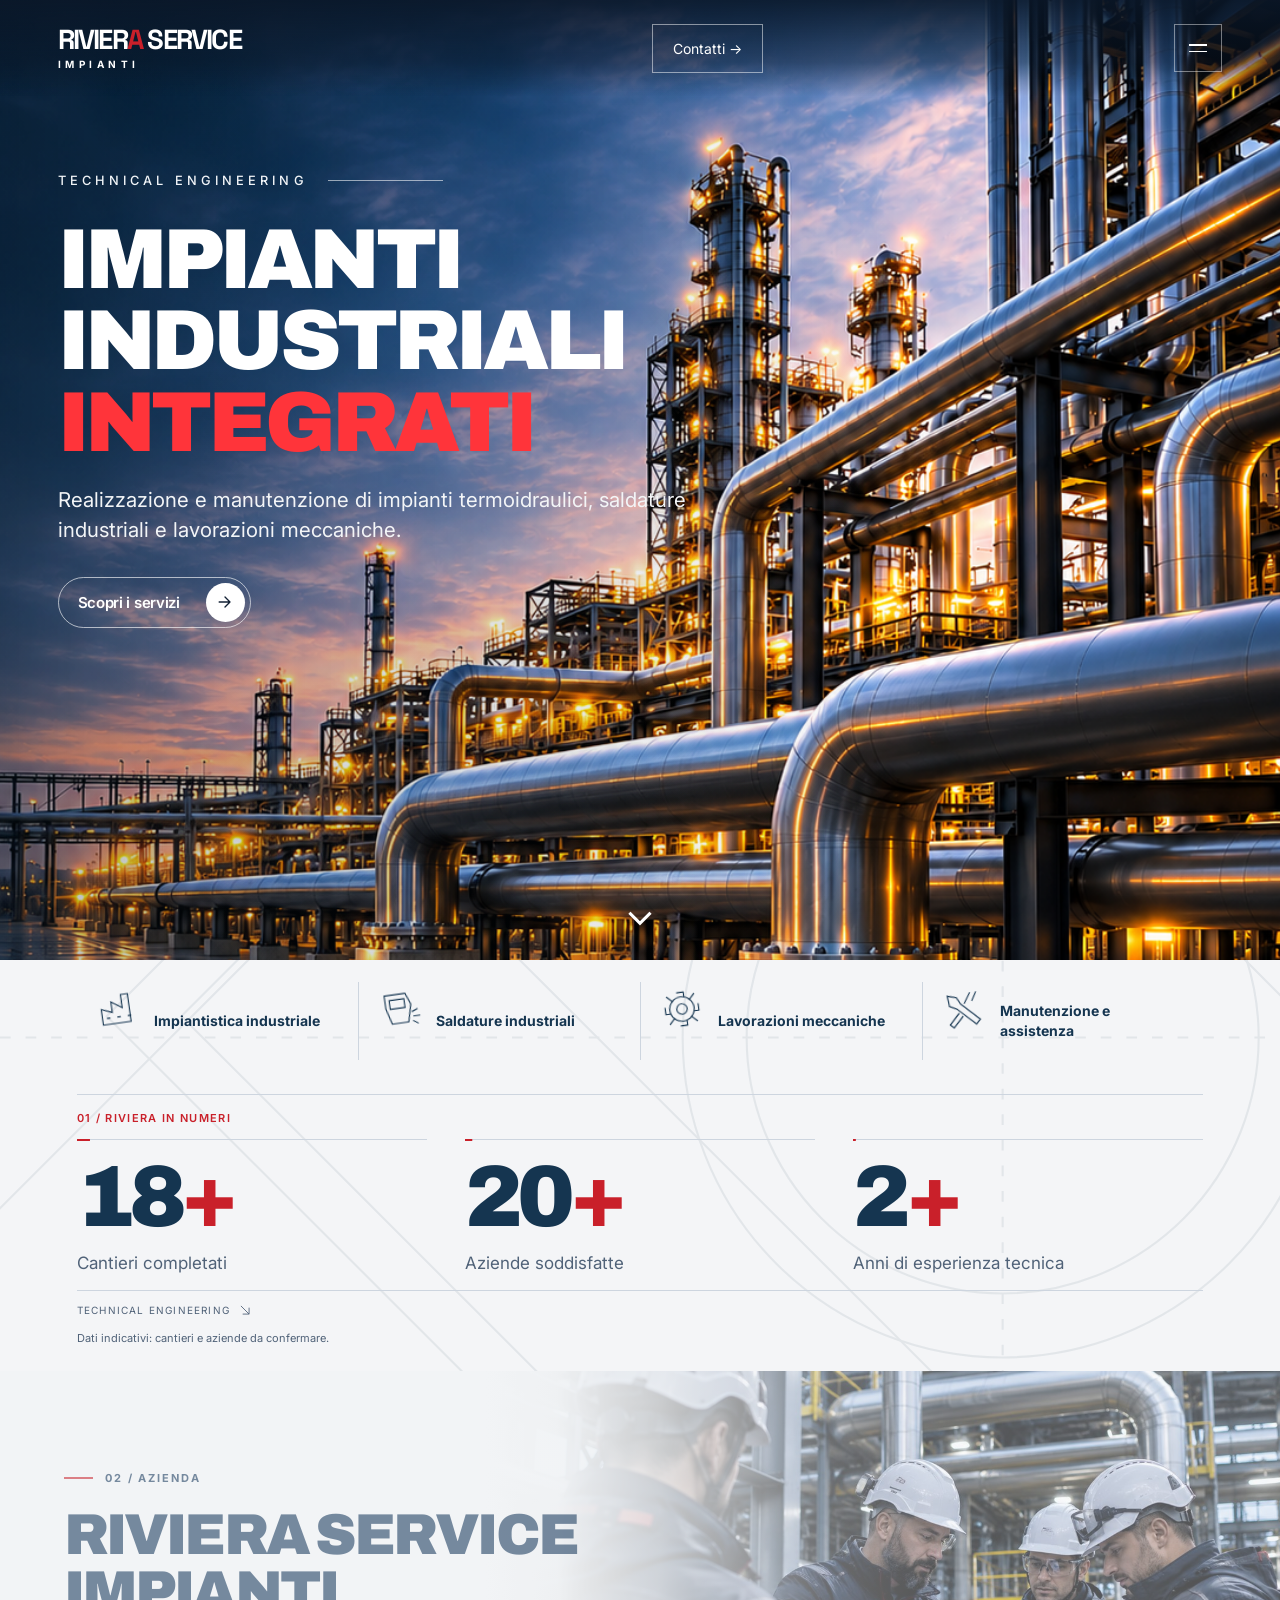
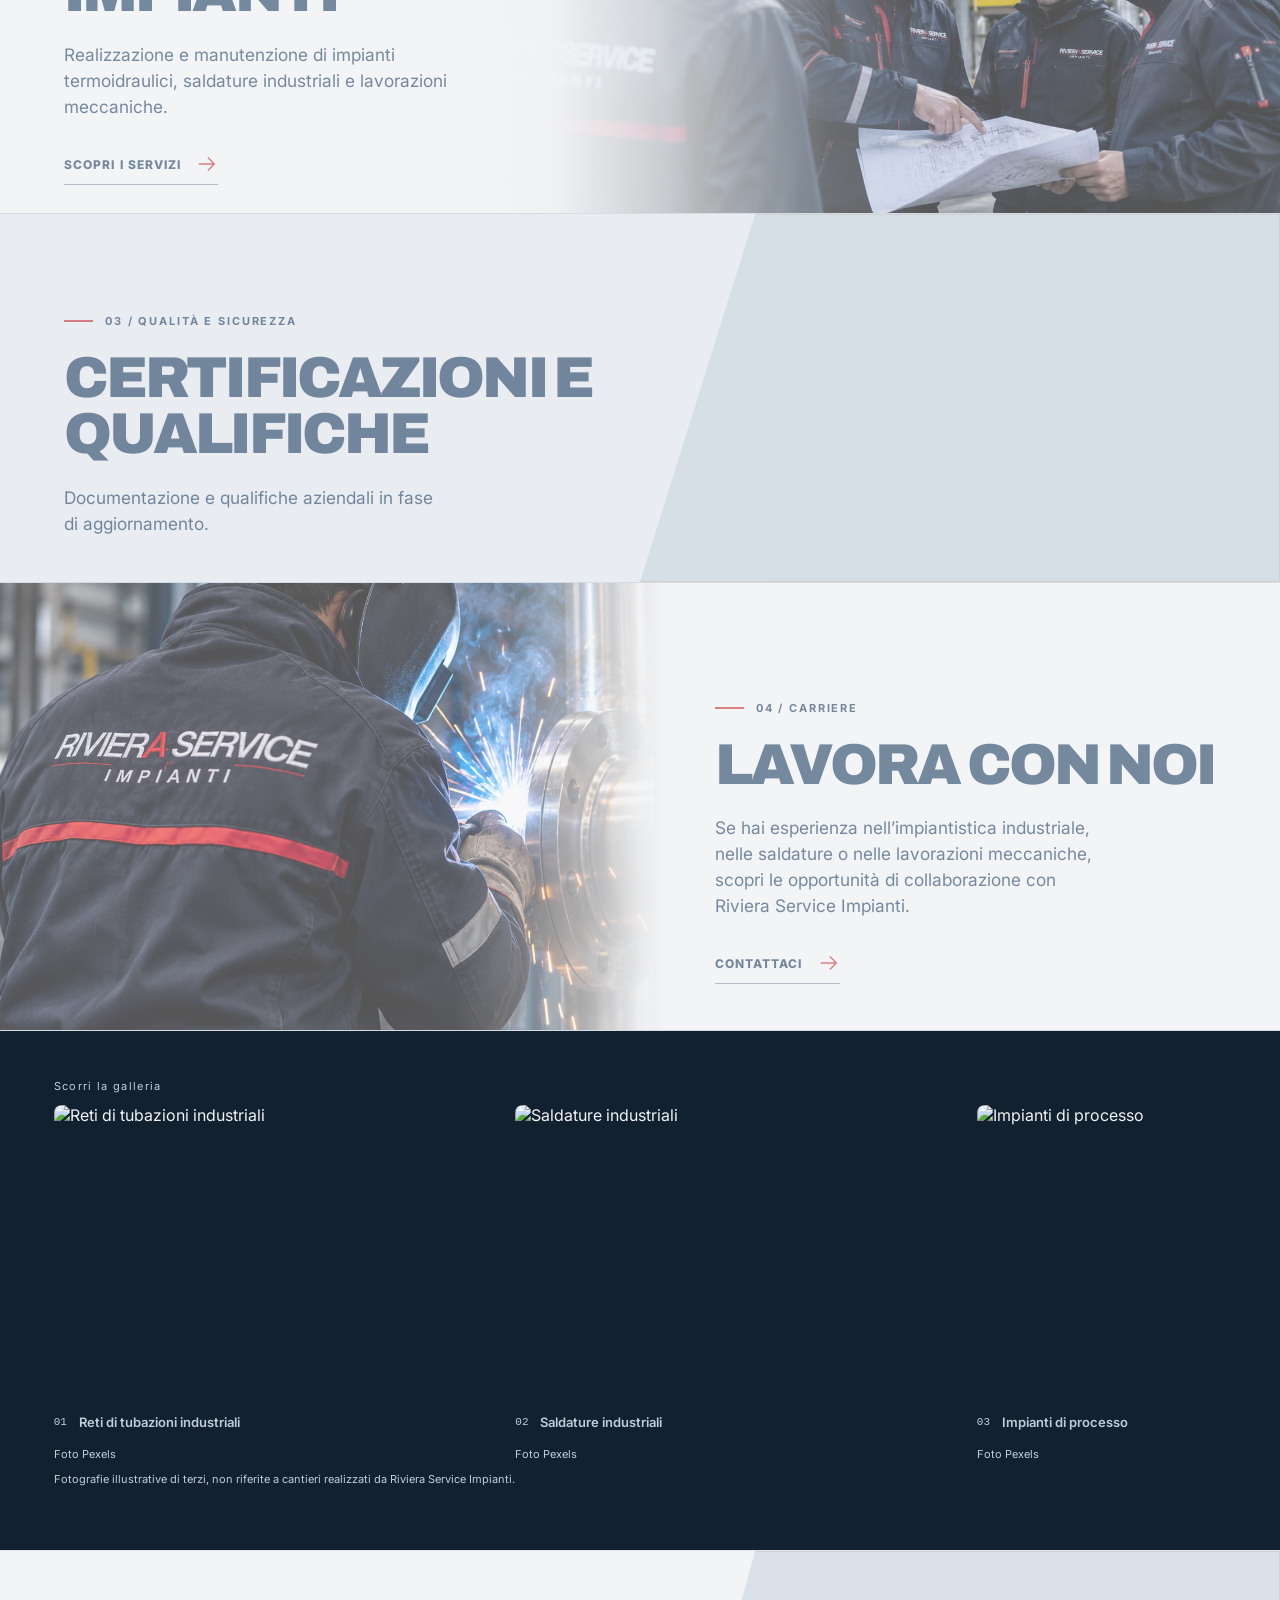
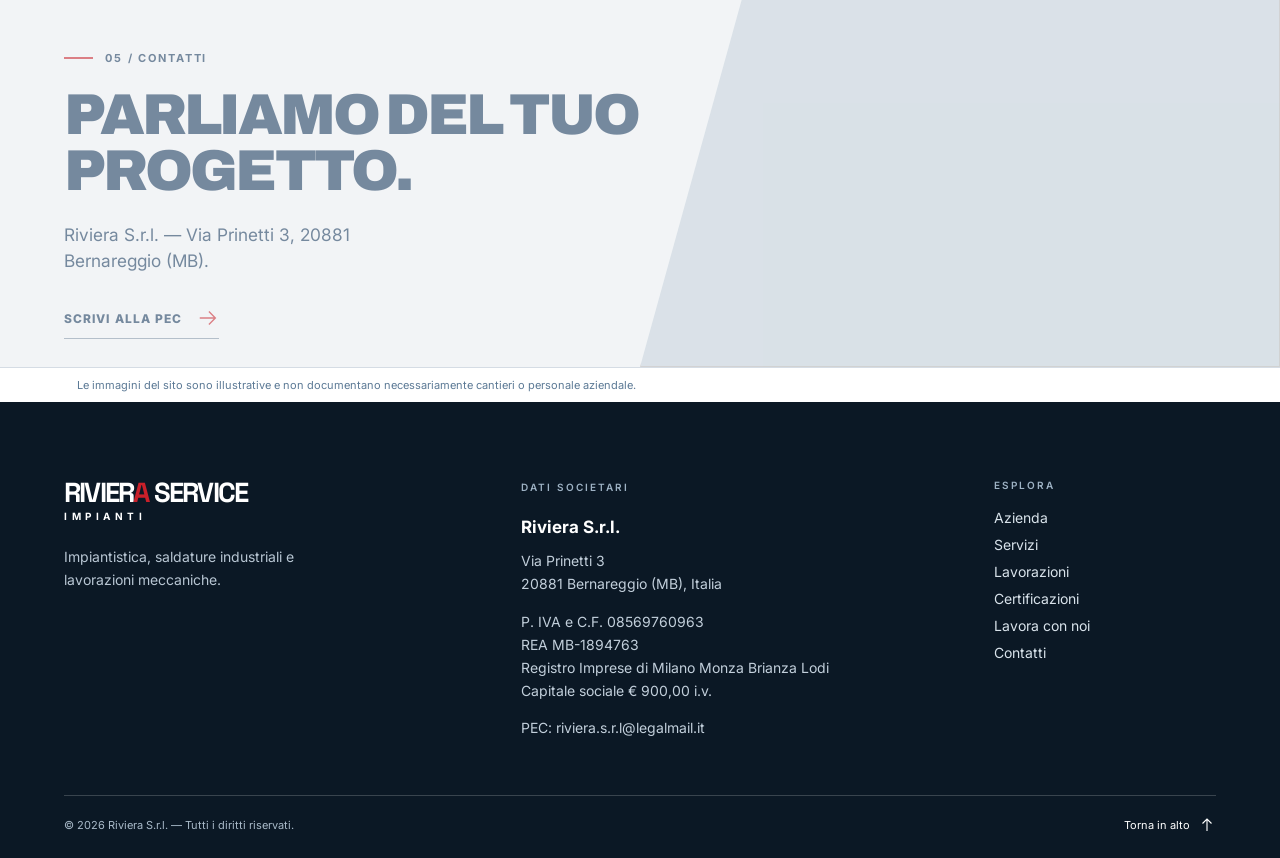
==== commit 9ef2705c: "Apply approved light engineering background and subtle technical geometry to services and metrics" ====
--- a/index.html
+++ b/index.html
@@ -61,5 +61,20 @@
 .rm-symmetric .rm-item .rm-label{font-size:clamp(11px,1.35vw,17px);line-height:1.4;overflow-wrap:normal}
 .rm-symmetric .rm-footer{border-top:1px solid var(--rv-rule,#344658);padding-top:12px}
 @media(max-width:759px){main>.riviera-metrics.rm-symmetric{padding-top:8px;padding-bottom:20px}.rm-symmetric .rm-grid{gap:10px}.rm-symmetric .rm-item .rm-number{font-size:clamp(26px,8.6vw,48px)}.rm-symmetric .rm-item .rm-label{font-size:11px}.rm-symmetric .rm-side{gap:12px}}
+</style><style id="riviera-light-engineering">
+main>.engineering-chapter{--rv-paper:#f4f5f7;--rv-night:#153550;--rv-accent:#c9202a;--rv-muted:#506278;--rv-rule:#cdd5df;position:relative;isolation:isolate;background:var(--rv-paper);overflow:hidden}
+.engineering-chapter:before{content:"";position:absolute;inset:0;z-index:-1;pointer-events:none;background-image:url("data:image/svg+xml,%3Csvg xmlns='http://www.w3.org/2000/svg' viewBox='0 0 600 480'%3E%3Cg fill='none' stroke='%23153550' stroke-width='1' opacity='.075'%3E%3Cpath d='M330 -110L710 270 430 550 50 170Z M365 -110L745 270 465 550 85 170Z M-120 380L180 80 490 390 190 690Z'/%3E%3Ccircle cx='470' cy='180' r='150'/%3E%3Ccircle cx='470' cy='180' r='120'/%3E%3Cpath stroke-dasharray='5 7' d='M470 0V480M0 180H600'/%3E%3C/g%3E%3C/svg%3E");background-size:cover;background-position:center right}
+.engineering-chapter>.strip{background:transparent;color:var(--rv-night);border:0;padding:22px var(--rv-gutter);gap:0}
+.engineering-chapter>.strip a,.engineering-chapter>.strip a+a{color:var(--rv-night);border-color:var(--rv-rule);padding:18px 20px;line-height:1.4;min-width:0}
+.engineering-chapter>.strip svg{stroke:var(--rv-night)}
+.engineering-chapter>.strip a:focus-visible{outline:2px solid var(--rv-accent);outline-offset:-2px}
+@media(hover:hover){.engineering-chapter>.strip a:hover{color:var(--rv-accent)}}
+.engineering-chapter>.riviera-metrics.rm-symmetric{display:block;background:transparent;color:var(--rv-night);padding:12px var(--rv-gutter) 24px}
+.engineering-chapter .rm-lead{background:transparent;border-color:var(--rv-rule)}
+.engineering-chapter .rm-number{color:var(--rv-night)}
+.engineering-chapter .rm-plus,.engineering-chapter .rm-kicker{color:var(--rv-accent)}
+.engineering-chapter .rm-label,.engineering-chapter .rm-item .rm-label,.engineering-chapter .rm-footer,.engineering-chapter .rm-note{color:var(--rv-muted)}
+.engineering-chapter .rm-item:after{background:var(--rv-accent)}
+@media(max-width:759px){.engineering-chapter>.strip{padding:0 var(--rv-gutter) 12px}.engineering-chapter>.strip a,.engineering-chapter>.strip a+a{padding:16px 8px;font-size:12px;border-color:var(--rv-rule)}.engineering-chapter>.riviera-metrics.rm-symmetric{padding-top:8px;padding-bottom:20px}}
 </style></head><body><header><a class="logo" href="#home" aria-label="Riviera Service Impianti — Home"><span class="logo-main">RIVIER<b>A</b> SERVICE</span><small>IMPIANTI</small></a><nav aria-label="Navigazione principale"><a href="#home">Home</a><a href="#azienda">Chi siamo</a><a href="#progetti">Servizi</a><a href="#progetti">Lavorazioni</a><a href="#certificazioni">Certificazioni</a><a href="#lavora">Lavora con noi</a></nav><a class="cta" href="#contatti">Contatti →</a><button class="menu" aria-expanded="false" aria-controls="mobileNav" aria-haspopup="dialog" type="button"><span class="menu-label">Menu</span><span class="menu-icon" aria-hidden="true"><i></i><i></i></span></button>
-</header><dialog id="mobileNav" class="engineering-menu" aria-label="Navigazione principale"><div class="engineering-menu-photo"><a class="logo overlay-logo" href="#home" aria-label="Riviera Service Impianti — Home"><span class="logo-main">RIVIER<b>A</b> SERVICE</span><small>IMPIANTI</small></a><div class="engineering-photo-label">TECHNICAL<br>ENGINEERING <i></i></div></div><div class="engineering-menu-content"><div class="engineering-menu-top"><span>01 / NAVIGAZIONE</span><button class="engineering-close" type="button" autofocus aria-label="Chiudi menu"><span class="close-label">Chiudi</span><svg aria-hidden="true" viewBox="0 0 24 24" fill="none" stroke="currentColor" stroke-width="1.5" stroke-linecap="round"><path d="m5 5 14 14M19 5 5 19"/></svg></button></div><nav aria-label="Sezioni del sito" class="engineering-links"><a href="#home" style="--order:0"><span class="engineering-index">01 <i></i></span><span class="engineering-word">Home</span><span class="engineering-arrow" aria-hidden="true"><svg viewBox="0 0 24 24" fill="none" stroke="currentColor" stroke-width="1.5" stroke-linecap="round" stroke-linejoin="round"><path d="M3 12h17m-7-7 7 7-7 7"/></svg></span></a><a href="#azienda" style="--order:1"><span class="engineering-index">02 <i></i></span><span class="engineering-word">Azienda</span><span class="engineering-arrow" aria-hidden="true"><svg viewBox="0 0 24 24" fill="none" stroke="currentColor" stroke-width="1.5" stroke-linecap="round" stroke-linejoin="round"><path d="M3 12h17m-7-7 7 7-7 7"/></svg></span></a><a href="#progetti" style="--order:2"><span class="engineering-index">03 <i></i></span><span class="engineering-word">Servizi</span><span class="engineering-arrow" aria-hidden="true"><svg viewBox="0 0 24 24" fill="none" stroke="currentColor" stroke-width="1.5" stroke-linecap="round" stroke-linejoin="round"><path d="M3 12h17m-7-7 7 7-7 7"/></svg></span></a><a href="#progetti" style="--order:3"><span class="engineering-index">04 <i></i></span><span class="engineering-word">Lavorazioni</span><span class="engineering-arrow" aria-hidden="true"><svg viewBox="0 0 24 24" fill="none" stroke="currentColor" stroke-width="1.5" stroke-linecap="round" stroke-linejoin="round"><path d="M3 12h17m-7-7 7 7-7 7"/></svg></span></a><a href="#certificazioni" style="--order:4"><span class="engineering-index">05 <i></i></span><span class="engineering-word">Certificazioni</span><span class="engineering-arrow" aria-hidden="true"><svg viewBox="0 0 24 24" fill="none" stroke="currentColor" stroke-width="1.5" stroke-linecap="round" stroke-linejoin="round"><path d="M3 12h17m-7-7 7 7-7 7"/></svg></span></a><a href="#lavora" style="--order:5"><span class="engineering-index">06 <i></i></span><span class="engineering-word">Lavora con noi</span><span class="engineering-arrow" aria-hidden="true"><svg viewBox="0 0 24 24" fill="none" stroke="currentColor" stroke-width="1.5" stroke-linecap="round" stroke-linejoin="round"><path d="M3 12h17m-7-7 7 7-7 7"/></svg></span></a><a href="#contatti" style="--order:6"><span class="engineering-index">07 <i></i></span><span class="engineering-word">Contatti</span><span class="engineering-arrow" aria-hidden="true"><svg viewBox="0 0 24 24" fill="none" stroke="currentColor" stroke-width="1.5" stroke-linecap="round" stroke-linejoin="round"><path d="M3 12h17m-7-7 7 7-7 7"/></svg></span></a></nav><div class="engineering-menu-footer">IMPIANTI INDUSTRIALI <b>/</b> MANUTENZIONE <b>/</b> INTEGRAZIONE</div></div></dialog><main><section class="hero" id="home"><div class="intro"><div class="eyebrow">Technical Engineering</div><h1><span class="title-mask"><span class="title-rise">Impianti</span></span><span class="title-mask"><span class="title-rise">industriali</span></span><span class="title-mask hero-accent"><span class="title-rise">integrati</span></span></h1><p>Realizzazione e manutenzione di impianti termoidraulici, saldature industriali e lavorazioni meccaniche.</p><div class="actions reveal-actions"><a class="reveal-link primary-link" href="#progetti"><span class="reveal-label">Scopri i servizi</span><span class="reveal-arrow"><svg viewBox="0 0 24 24" width="20" height="20" fill="none" aria-hidden="true"><path d="M5 12h13m-6-6 6 6-6 6" stroke="currentColor" stroke-width="1.6" stroke-linecap="round" stroke-linejoin="round"/></svg></span></a></div></div><div class="art" role="img" aria-label="Illustrazione di un impianto industriale al tramonto"><div class="art-layer"></div></div><a class="hero-scroll" href="#progetti" aria-label="Scorri alla sezione lavorazioni">⌄</a></section><div class="strip"><a href="#progetti"><svg viewBox="0 0 48 48"><path d="M5 40V22l12 5V15l12 8V8h8v32zM10 33h4m8 0h4m8 0h4"/></svg>Impiantistica industriale</a><a href="#progetti"><svg viewBox="0 0 48 48"><path d="M8 7h24l5 13-5 20H13L8 22zM13 13h17v10H13zM37 29l7-3m-6 8h8m-9 5 6 4"/></svg>Saldature industriali</a><a href="#progetti"><svg viewBox="0 0 48 48"><circle cx="24" cy="24" r="14"/><circle cx="24" cy="24" r="6"/><path d="M20 5h8v6m-8 32h8v-6M5 20v8h6m32-8v8h-6M8 8l7 7m18 18 7 7M8 40l7-7m18-18 7-7"/></svg>Lavorazioni meccaniche</a><a href="#progetti"><svg viewBox="0 0 48 48"><path d="M7 7l10 3 4 8 20 20-5 5-20-20-8-4zM33 6l-8 12m-7 10L6 40l4 4 12-12M40 6l-6 10"/></svg>Manutenzione e assistenza</a></div><section class="riviera-metrics rm-symmetric" aria-label="Riviera in numeri"><div class="rm-lead"><p class="rm-kicker">01 / RIVIERA IN NUMERI</p></div><div class="rm-side"><div class="rm-grid"><div class="rm-item"><strong class="rm-number"><span data-rm-count="50">50</span><span class="rm-plus">+</span></strong><p class="rm-label">Cantieri completati</p></div><div class="rm-item"><strong class="rm-number"><span data-rm-count="100">100</span><span class="rm-plus">+</span></strong><p class="rm-label">Aziende soddisfatte</p></div><div class="rm-item"><strong class="rm-number"><span data-rm-count="30">30</span><span class="rm-plus">+</span></strong><p class="rm-label">Anni di esperienza tecnica</p></div></div><p class="rm-footer">TECHNICAL ENGINEERING <svg aria-hidden="true" width="14" height="14" viewBox="0 0 24 24" fill="none" stroke="currentColor" stroke-width="1.5"><path d="M5 5l14 14M8 19h11V8"/></svg></p><p class="rm-note">Dati indicativi: cantieri e aziende da confermare.</p></div></section><section class="section editorial-section" id="azienda"><div class="editorial-copy"><div class="eyebrow">02 / Azienda</div><h2>Riviera Service Impianti</h2><p>Realizzazione e manutenzione di impianti termoidraulici, saldature industriali e lavorazioni meccaniche.</p><a class="editorial-link" href="#progetti">Scopri i servizi<svg viewBox="0 0 24 24" width="22" height="22" fill="none" stroke="currentColor" stroke-width="1.5" aria-hidden="true"><path d="M3 12h17m-7-7 7 7-7 7"/></svg></a></div><figure class="editorial-image"><img src="riviera-team.jpg" alt="Illustrazione di una squadra di tecnici Riviera" loading="lazy" decoding="async" style="object-position:30% center"></figure></section><section class="section editorial-section" id="certificazioni"><div class="editorial-copy"><div class="eyebrow">03 / Qualità e sicurezza</div><h2>Certificazioni e qualifiche</h2><p>Documentazione e qualifiche aziendali in fase di aggiornamento.</p></div><figure class="editorial-image"><img src="https://images.pexels.com/photos/33514501/pexels-photo-33514501.jpeg?auto=compress&amp;cs=tinysrgb&amp;w=1200" alt="" loading="lazy" decoding="async"></figure></section><section class="section editorial-section" id="lavora"><div class="editorial-copy"><div class="eyebrow">04 / Carriere</div><h2>Lavora con noi</h2><p>Se hai esperienza nell’impiantistica industriale, nelle saldature o nelle lavorazioni meccaniche, scopri le opportunità di collaborazione con Riviera Service Impianti.</p><a class="editorial-link" href="#contatti">Contattaci<svg viewBox="0 0 24 24" width="22" height="22" fill="none" stroke="currentColor" stroke-width="1.5" aria-hidden="true"><path d="M3 12h17m-7-7 7 7-7 7"/></svg></a></div><figure class="editorial-image"><img src="F1D73222-F3F3-4650-9126-D4F8FD7CAF8A.PNG" alt="Illustrazione di un saldatore con divisa Riviera" loading="lazy" decoding="async" style="object-position:30% center"></figure></section><section class="section" id="progetti" aria-label="Impianti e lavorazioni"><div class="project-gallery" aria-label="Galleria illustrativa delle lavorazioni industriali"><div class="gallery-toolbar"><span>Scorri la galleria</span></div><div class="gallery-track" tabindex="0" aria-label="Scorri orizzontalmente per esplorare le immagini"><figure class="gallery-slide"><img src="https://images.pexels.com/photos/36824351/pexels-photo-36824351.jpeg?auto=compress&amp;cs=tinysrgb&amp;w=1400" alt="Reti di tubazioni industriali" loading="lazy" decoding="async" width="1200" height="800" referrerpolicy="no-referrer"><figcaption><span>01</span>Reti di tubazioni industriali</figcaption><a class="photo-credit" style="font-size:11px;color:#506278" href="https://www.pexels.com/photo/industrial-complex-with-stainless-steel-pipes-36824351/" target="_blank" rel="noopener">Foto Pexels</a></figure><figure class="gallery-slide"><img src="https://images.pexels.com/photos/2480481/pexels-photo-2480481.jpeg?auto=compress&amp;cs=tinysrgb&amp;w=1400" alt="Saldature industriali" loading="lazy" decoding="async" width="1200" height="800" referrerpolicy="no-referrer"><figcaption><span>02</span>Saldature industriali</figcaption><a class="photo-credit" style="font-size:11px;color:#506278" href="https://www.pexels.com/photo/man-welding-on-gray-metal-sheet-2480481/" target="_blank" rel="noopener">Foto Pexels</a></figure><figure class="gallery-slide"><img src="https://images.pexels.com/photos/5884386/pexels-photo-5884386.jpeg?auto=compress&amp;cs=tinysrgb&amp;w=1400" alt="Impianti di processo" loading="lazy" decoding="async" width="1200" height="800" referrerpolicy="no-referrer"><figcaption><span>03</span>Impianti di processo</figcaption><a class="photo-credit" style="font-size:11px;color:#506278" href="https://www.pexels.com/photo/inside-a-petrochemical-industry-5884386/" target="_blank" rel="noopener">Foto Pexels</a></figure><figure class="gallery-slide"><img src="https://images.pexels.com/photos/33514501/pexels-photo-33514501.jpeg?auto=compress&amp;cs=tinysrgb&amp;w=1400" alt="Centrali tecnologiche" loading="lazy" decoding="async" width="1200" height="800" referrerpolicy="no-referrer"><figcaption><span>04</span>Centrali tecnologiche</figcaption><a class="photo-credit" style="font-size:11px;color:#506278" href="https://www.pexels.com/photo/stainless-steel-industrial-equipment-in-a-factory-33514501/" target="_blank" rel="noopener">Foto Pexels</a></figure></div><small class="gallery-note">Fotografie illustrative di terzi, non riferite a cantieri realizzati da Riviera Service Impianti.</small></div></section><section class="section editorial-section" id="contatti"><div class="editorial-copy"><div class="eyebrow">05 / Contatti</div><h2>Parliamo del tuo progetto.</h2><p>Riviera S.r.l. — Via Prinetti 3, 20881 Bernareggio (MB).</p><a class="editorial-link" href="mailto:riviera.s.r.l@legalmail.it">Scrivi alla PEC<svg viewBox="0 0 24 24" width="22" height="22" fill="none" stroke="currentColor" stroke-width="1.5" aria-hidden="true"><path d="M3 12h17m-7-7 7 7-7 7"/></svg></a></div><figure class="editorial-image"><img src="https://images.pexels.com/photos/5884386/pexels-photo-5884386.jpeg?auto=compress&amp;cs=tinysrgb&amp;w=1200" alt="" loading="lazy" decoding="async"></figure></section><p class="gallery-note" style="margin:0;padding:10px 6%;font-size:11px">Le immagini del sito sono illustrative e non documentano necessariamente cantieri o personale aziendale.</p></main><footer class="site-footer"><div class="footer-main"><div class="footer-brand"><a class="logo" href="#home" aria-label="Riviera Service Impianti — Home"><span class="logo-main">RIVIER<b>A</b> SERVICE</span><small>IMPIANTI</small></a><p>Impiantistica, saldature industriali e lavorazioni meccaniche.</p></div><div class="footer-details"><h3>DATI SOCIETARI</h3><strong>Riviera S.r.l.</strong><address>Via Prinetti 3<br>20881 Bernareggio (MB), Italia</address><p>P. IVA e C.F. 08569760963<br>REA MB-1894763<br>Registro Imprese di Milano Monza Brianza Lodi<br>Capitale sociale € 900,00 i.v.</p><p>PEC: <a href="mailto:riviera.s.r.l@legalmail.it">riviera.s.r.l@legalmail.it</a></p></div><nav class="footer-nav" aria-label="Collegamenti utili"><h3>ESPLORA</h3><a href="#azienda">Azienda</a><a href="#progetti">Servizi</a><a href="#progetti">Lavorazioni</a><a href="#certificazioni">Certificazioni</a><a href="#lavora">Lavora con noi</a><a href="#contatti">Contatti</a></nav></div><div class="footer-bottom"><span>© 2026 Riviera S.r.l. — Tutti i diritti riservati.</span><a href="#home" class="footer-up">Torna in alto <svg aria-hidden="true" viewBox="0 0 24 24" width="18" height="18" fill="none" stroke="currentColor" stroke-width="1.5"><path d="M12 20V4m-6 6 6-6 6 6"/></svg></a></div></footer><script src="menu.js?v=engineering-02" defer></script><script src="motion.js" defer></script><script>(()=>{const s=document.querySelector('.riviera-metrics');if(!s)return;const lead=s.querySelector('.rm-lead'),items=[...s.querySelectorAll('.rm-item')],counts=[...s.querySelectorAll('[data-rm-count]')],reduced=matchMedia('(prefers-reduced-motion: reduce)');let raf=0,started=null;const clamp=x=>Math.max(0,Math.min(1,x)),smooth=x=>{x=clamp(x);return x*x*(3-2*x)};function paint(now){raf=0;const rect=s.getBoundingClientRect(),p=clamp((innerHeight-rect.top)/(innerHeight*.7));const phase=(a,b)=>reduced.matches?1:smooth((p-a)/(b-a));lead.style.setProperty('--rm-panel',phase(0,.38));if(started===null&&rect.top<innerHeight*.85&&rect.bottom>0)started=now;let running=false;counts.forEach((el,i)=>{const t=reduced.matches?1:started===null?0:clamp((now-started-i*350)/3000),v=String(Math.round(Number(el.dataset.rmCount)*smooth(t)));if(el.textContent!==v)el.textContent=v;if(items[i])items[i].style.setProperty('--rm-line',smooth(t));if(started!==null&&t<1)running=true;});if(running&&!reduced.matches)schedule();}function schedule(){if(!raf)raf=requestAnimationFrame(paint)}addEventListener('scroll',schedule,{passive:true});addEventListener('resize',schedule,{passive:true});reduced.addEventListener('change',schedule);schedule()})();</script></body></html>+</header><dialog id="mobileNav" class="engineering-menu" aria-label="Navigazione principale"><div class="engineering-menu-photo"><a class="logo overlay-logo" href="#home" aria-label="Riviera Service Impianti — Home"><span class="logo-main">RIVIER<b>A</b> SERVICE</span><small>IMPIANTI</small></a><div class="engineering-photo-label">TECHNICAL<br>ENGINEERING <i></i></div></div><div class="engineering-menu-content"><div class="engineering-menu-top"><span>01 / NAVIGAZIONE</span><button class="engineering-close" type="button" autofocus aria-label="Chiudi menu"><span class="close-label">Chiudi</span><svg aria-hidden="true" viewBox="0 0 24 24" fill="none" stroke="currentColor" stroke-width="1.5" stroke-linecap="round"><path d="m5 5 14 14M19 5 5 19"/></svg></button></div><nav aria-label="Sezioni del sito" class="engineering-links"><a href="#home" style="--order:0"><span class="engineering-index">01 <i></i></span><span class="engineering-word">Home</span><span class="engineering-arrow" aria-hidden="true"><svg viewBox="0 0 24 24" fill="none" stroke="currentColor" stroke-width="1.5" stroke-linecap="round" stroke-linejoin="round"><path d="M3 12h17m-7-7 7 7-7 7"/></svg></span></a><a href="#azienda" style="--order:1"><span class="engineering-index">02 <i></i></span><span class="engineering-word">Azienda</span><span class="engineering-arrow" aria-hidden="true"><svg viewBox="0 0 24 24" fill="none" stroke="currentColor" stroke-width="1.5" stroke-linecap="round" stroke-linejoin="round"><path d="M3 12h17m-7-7 7 7-7 7"/></svg></span></a><a href="#progetti" style="--order:2"><span class="engineering-index">03 <i></i></span><span class="engineering-word">Servizi</span><span class="engineering-arrow" aria-hidden="true"><svg viewBox="0 0 24 24" fill="none" stroke="currentColor" stroke-width="1.5" stroke-linecap="round" stroke-linejoin="round"><path d="M3 12h17m-7-7 7 7-7 7"/></svg></span></a><a href="#progetti" style="--order:3"><span class="engineering-index">04 <i></i></span><span class="engineering-word">Lavorazioni</span><span class="engineering-arrow" aria-hidden="true"><svg viewBox="0 0 24 24" fill="none" stroke="currentColor" stroke-width="1.5" stroke-linecap="round" stroke-linejoin="round"><path d="M3 12h17m-7-7 7 7-7 7"/></svg></span></a><a href="#certificazioni" style="--order:4"><span class="engineering-index">05 <i></i></span><span class="engineering-word">Certificazioni</span><span class="engineering-arrow" aria-hidden="true"><svg viewBox="0 0 24 24" fill="none" stroke="currentColor" stroke-width="1.5" stroke-linecap="round" stroke-linejoin="round"><path d="M3 12h17m-7-7 7 7-7 7"/></svg></span></a><a href="#lavora" style="--order:5"><span class="engineering-index">06 <i></i></span><span class="engineering-word">Lavora con noi</span><span class="engineering-arrow" aria-hidden="true"><svg viewBox="0 0 24 24" fill="none" stroke="currentColor" stroke-width="1.5" stroke-linecap="round" stroke-linejoin="round"><path d="M3 12h17m-7-7 7 7-7 7"/></svg></span></a><a href="#contatti" style="--order:6"><span class="engineering-index">07 <i></i></span><span class="engineering-word">Contatti</span><span class="engineering-arrow" aria-hidden="true"><svg viewBox="0 0 24 24" fill="none" stroke="currentColor" stroke-width="1.5" stroke-linecap="round" stroke-linejoin="round"><path d="M3 12h17m-7-7 7 7-7 7"/></svg></span></a></nav><div class="engineering-menu-footer">IMPIANTI INDUSTRIALI <b>/</b> MANUTENZIONE <b>/</b> INTEGRAZIONE</div></div></dialog><main><section class="hero" id="home"><div class="intro"><div class="eyebrow">Technical Engineering</div><h1><span class="title-mask"><span class="title-rise">Impianti</span></span><span class="title-mask"><span class="title-rise">industriali</span></span><span class="title-mask hero-accent"><span class="title-rise">integrati</span></span></h1><p>Realizzazione e manutenzione di impianti termoidraulici, saldature industriali e lavorazioni meccaniche.</p><div class="actions reveal-actions"><a class="reveal-link primary-link" href="#progetti"><span class="reveal-label">Scopri i servizi</span><span class="reveal-arrow"><svg viewBox="0 0 24 24" width="20" height="20" fill="none" aria-hidden="true"><path d="M5 12h13m-6-6 6 6-6 6" stroke="currentColor" stroke-width="1.6" stroke-linecap="round" stroke-linejoin="round"/></svg></span></a></div></div><div class="art" role="img" aria-label="Illustrazione di un impianto industriale al tramonto"><div class="art-layer"></div></div><a class="hero-scroll" href="#progetti" aria-label="Scorri alla sezione lavorazioni">⌄</a></section><div class="engineering-chapter"><div class="strip"><a href="#progetti"><svg viewBox="0 0 48 48"><path d="M5 40V22l12 5V15l12 8V8h8v32zM10 33h4m8 0h4m8 0h4"/></svg>Impiantistica industriale</a><a href="#progetti"><svg viewBox="0 0 48 48"><path d="M8 7h24l5 13-5 20H13L8 22zM13 13h17v10H13zM37 29l7-3m-6 8h8m-9 5 6 4"/></svg>Saldature industriali</a><a href="#progetti"><svg viewBox="0 0 48 48"><circle cx="24" cy="24" r="14"/><circle cx="24" cy="24" r="6"/><path d="M20 5h8v6m-8 32h8v-6M5 20v8h6m32-8v8h-6M8 8l7 7m18 18 7 7M8 40l7-7m18-18 7-7"/></svg>Lavorazioni meccaniche</a><a href="#progetti"><svg viewBox="0 0 48 48"><path d="M7 7l10 3 4 8 20 20-5 5-20-20-8-4zM33 6l-8 12m-7 10L6 40l4 4 12-12M40 6l-6 10"/></svg>Manutenzione e assistenza</a></div><section class="riviera-metrics rm-symmetric" aria-label="Riviera in numeri"><div class="rm-lead"><p class="rm-kicker">01 / RIVIERA IN NUMERI</p></div><div class="rm-side"><div class="rm-grid"><div class="rm-item"><strong class="rm-number"><span data-rm-count="50">50</span><span class="rm-plus">+</span></strong><p class="rm-label">Cantieri completati</p></div><div class="rm-item"><strong class="rm-number"><span data-rm-count="100">100</span><span class="rm-plus">+</span></strong><p class="rm-label">Aziende soddisfatte</p></div><div class="rm-item"><strong class="rm-number"><span data-rm-count="30">30</span><span class="rm-plus">+</span></strong><p class="rm-label">Anni di esperienza tecnica</p></div></div><p class="rm-footer">TECHNICAL ENGINEERING <svg aria-hidden="true" width="14" height="14" viewBox="0 0 24 24" fill="none" stroke="currentColor" stroke-width="1.5"><path d="M5 5l14 14M8 19h11V8"/></svg></p><p class="rm-note">Dati indicativi: cantieri e aziende da confermare.</p></div></section></div><section class="section editorial-section" id="azienda"><div class="editorial-copy"><div class="eyebrow">02 / Azienda</div><h2>Riviera Service Impianti</h2><p>Realizzazione e manutenzione di impianti termoidraulici, saldature industriali e lavorazioni meccaniche.</p><a class="editorial-link" href="#progetti">Scopri i servizi<svg viewBox="0 0 24 24" width="22" height="22" fill="none" stroke="currentColor" stroke-width="1.5" aria-hidden="true"><path d="M3 12h17m-7-7 7 7-7 7"/></svg></a></div><figure class="editorial-image"><img src="riviera-team.jpg" alt="Illustrazione di una squadra di tecnici Riviera" loading="lazy" decoding="async" style="object-position:30% center"></figure></section><section class="section editorial-section" id="certificazioni"><div class="editorial-copy"><div class="eyebrow">03 / Qualità e sicurezza</div><h2>Certificazioni e qualifiche</h2><p>Documentazione e qualifiche aziendali in fase di aggiornamento.</p></div><figure class="editorial-image"><img src="https://images.pexels.com/photos/33514501/pexels-photo-33514501.jpeg?auto=compress&amp;cs=tinysrgb&amp;w=1200" alt="" loading="lazy" decoding="async"></figure></section><section class="section editorial-section" id="lavora"><div class="editorial-copy"><div class="eyebrow">04 / Carriere</div><h2>Lavora con noi</h2><p>Se hai esperienza nell’impiantistica industriale, nelle saldature o nelle lavorazioni meccaniche, scopri le opportunità di collaborazione con Riviera Service Impianti.</p><a class="editorial-link" href="#contatti">Contattaci<svg viewBox="0 0 24 24" width="22" height="22" fill="none" stroke="currentColor" stroke-width="1.5" aria-hidden="true"><path d="M3 12h17m-7-7 7 7-7 7"/></svg></a></div><figure class="editorial-image"><img src="F1D73222-F3F3-4650-9126-D4F8FD7CAF8A.PNG" alt="Illustrazione di un saldatore con divisa Riviera" loading="lazy" decoding="async" style="object-position:30% center"></figure></section><section class="section" id="progetti" aria-label="Impianti e lavorazioni"><div class="project-gallery" aria-label="Galleria illustrativa delle lavorazioni industriali"><div class="gallery-toolbar"><span>Scorri la galleria</span></div><div class="gallery-track" tabindex="0" aria-label="Scorri orizzontalmente per esplorare le immagini"><figure class="gallery-slide"><img src="https://images.pexels.com/photos/36824351/pexels-photo-36824351.jpeg?auto=compress&amp;cs=tinysrgb&amp;w=1400" alt="Reti di tubazioni industriali" loading="lazy" decoding="async" width="1200" height="800" referrerpolicy="no-referrer"><figcaption><span>01</span>Reti di tubazioni industriali</figcaption><a class="photo-credit" style="font-size:11px;color:#506278" href="https://www.pexels.com/photo/industrial-complex-with-stainless-steel-pipes-36824351/" target="_blank" rel="noopener">Foto Pexels</a></figure><figure class="gallery-slide"><img src="https://images.pexels.com/photos/2480481/pexels-photo-2480481.jpeg?auto=compress&amp;cs=tinysrgb&amp;w=1400" alt="Saldature industriali" loading="lazy" decoding="async" width="1200" height="800" referrerpolicy="no-referrer"><figcaption><span>02</span>Saldature industriali</figcaption><a class="photo-credit" style="font-size:11px;color:#506278" href="https://www.pexels.com/photo/man-welding-on-gray-metal-sheet-2480481/" target="_blank" rel="noopener">Foto Pexels</a></figure><figure class="gallery-slide"><img src="https://images.pexels.com/photos/5884386/pexels-photo-5884386.jpeg?auto=compress&amp;cs=tinysrgb&amp;w=1400" alt="Impianti di processo" loading="lazy" decoding="async" width="1200" height="800" referrerpolicy="no-referrer"><figcaption><span>03</span>Impianti di processo</figcaption><a class="photo-credit" style="font-size:11px;color:#506278" href="https://www.pexels.com/photo/inside-a-petrochemical-industry-5884386/" target="_blank" rel="noopener">Foto Pexels</a></figure><figure class="gallery-slide"><img src="https://images.pexels.com/photos/33514501/pexels-photo-33514501.jpeg?auto=compress&amp;cs=tinysrgb&amp;w=1400" alt="Centrali tecnologiche" loading="lazy" decoding="async" width="1200" height="800" referrerpolicy="no-referrer"><figcaption><span>04</span>Centrali tecnologiche</figcaption><a class="photo-credit" style="font-size:11px;color:#506278" href="https://www.pexels.com/photo/stainless-steel-industrial-equipment-in-a-factory-33514501/" target="_blank" rel="noopener">Foto Pexels</a></figure></div><small class="gallery-note">Fotografie illustrative di terzi, non riferite a cantieri realizzati da Riviera Service Impianti.</small></div></section><section class="section editorial-section" id="contatti"><div class="editorial-copy"><div class="eyebrow">05 / Contatti</div><h2>Parliamo del tuo progetto.</h2><p>Riviera S.r.l. — Via Prinetti 3, 20881 Bernareggio (MB).</p><a class="editorial-link" href="mailto:riviera.s.r.l@legalmail.it">Scrivi alla PEC<svg viewBox="0 0 24 24" width="22" height="22" fill="none" stroke="currentColor" stroke-width="1.5" aria-hidden="true"><path d="M3 12h17m-7-7 7 7-7 7"/></svg></a></div><figure class="editorial-image"><img src="https://images.pexels.com/photos/5884386/pexels-photo-5884386.jpeg?auto=compress&amp;cs=tinysrgb&amp;w=1200" alt="" loading="lazy" decoding="async"></figure></section><p class="gallery-note" style="margin:0;padding:10px 6%;font-size:11px">Le immagini del sito sono illustrative e non documentano necessariamente cantieri o personale aziendale.</p></main><footer class="site-footer"><div class="footer-main"><div class="footer-brand"><a class="logo" href="#home" aria-label="Riviera Service Impianti — Home"><span class="logo-main">RIVIER<b>A</b> SERVICE</span><small>IMPIANTI</small></a><p>Impiantistica, saldature industriali e lavorazioni meccaniche.</p></div><div class="footer-details"><h3>DATI SOCIETARI</h3><strong>Riviera S.r.l.</strong><address>Via Prinetti 3<br>20881 Bernareggio (MB), Italia</address><p>P. IVA e C.F. 08569760963<br>REA MB-1894763<br>Registro Imprese di Milano Monza Brianza Lodi<br>Capitale sociale € 900,00 i.v.</p><p>PEC: <a href="mailto:riviera.s.r.l@legalmail.it">riviera.s.r.l@legalmail.it</a></p></div><nav class="footer-nav" aria-label="Collegamenti utili"><h3>ESPLORA</h3><a href="#azienda">Azienda</a><a href="#progetti">Servizi</a><a href="#progetti">Lavorazioni</a><a href="#certificazioni">Certificazioni</a><a href="#lavora">Lavora con noi</a><a href="#contatti">Contatti</a></nav></div><div class="footer-bottom"><span>© 2026 Riviera S.r.l. — Tutti i diritti riservati.</span><a href="#home" class="footer-up">Torna in alto <svg aria-hidden="true" viewBox="0 0 24 24" width="18" height="18" fill="none" stroke="currentColor" stroke-width="1.5"><path d="M12 20V4m-6 6 6-6 6 6"/></svg></a></div></footer><script src="menu.js?v=engineering-02" defer></script><script src="motion.js" defer></script><script>(()=>{const s=document.querySelector('.riviera-metrics');if(!s)return;const lead=s.querySelector('.rm-lead'),items=[...s.querySelectorAll('.rm-item')],counts=[...s.querySelectorAll('[data-rm-count]')],reduced=matchMedia('(prefers-reduced-motion: reduce)');let raf=0,started=null;const clamp=x=>Math.max(0,Math.min(1,x)),smooth=x=>{x=clamp(x);return x*x*(3-2*x)};function paint(now){raf=0;const rect=s.getBoundingClientRect(),p=clamp((innerHeight-rect.top)/(innerHeight*.7));const phase=(a,b)=>reduced.matches?1:smooth((p-a)/(b-a));lead.style.setProperty('--rm-panel',phase(0,.38));if(started===null&&rect.top<innerHeight*.85&&rect.bottom>0)started=now;let running=false;counts.forEach((el,i)=>{const t=reduced.matches?1:started===null?0:clamp((now-started-i*350)/3000),v=String(Math.round(Number(el.dataset.rmCount)*smooth(t)));if(el.textContent!==v)el.textContent=v;if(items[i])items[i].style.setProperty('--rm-line',smooth(t));if(started!==null&&t<1)running=true;});if(running&&!reduced.matches)schedule();}function schedule(){if(!raf)raf=requestAnimationFrame(paint)}addEventListener('scroll',schedule,{passive:true});addEventListener('resize',schedule,{passive:true});reduced.addEventListener('change',schedule);schedule()})();</script></body></html>
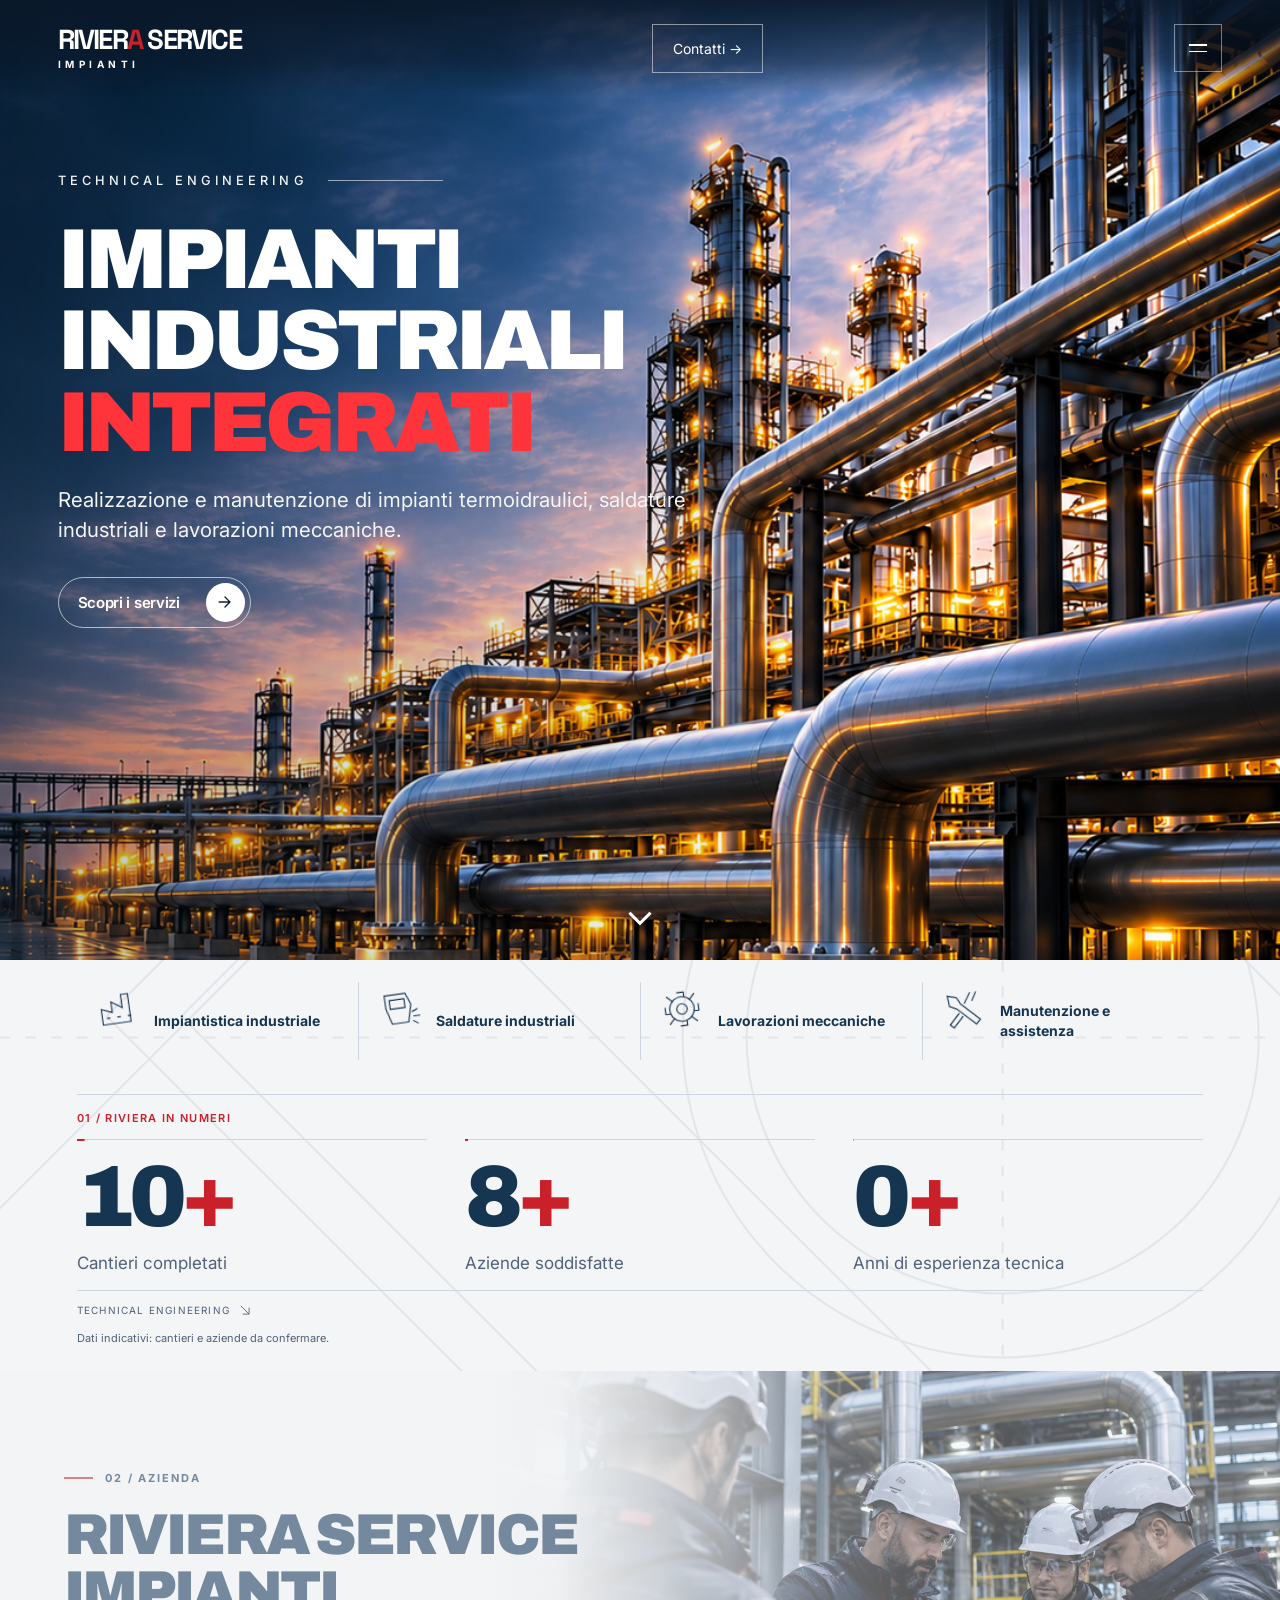
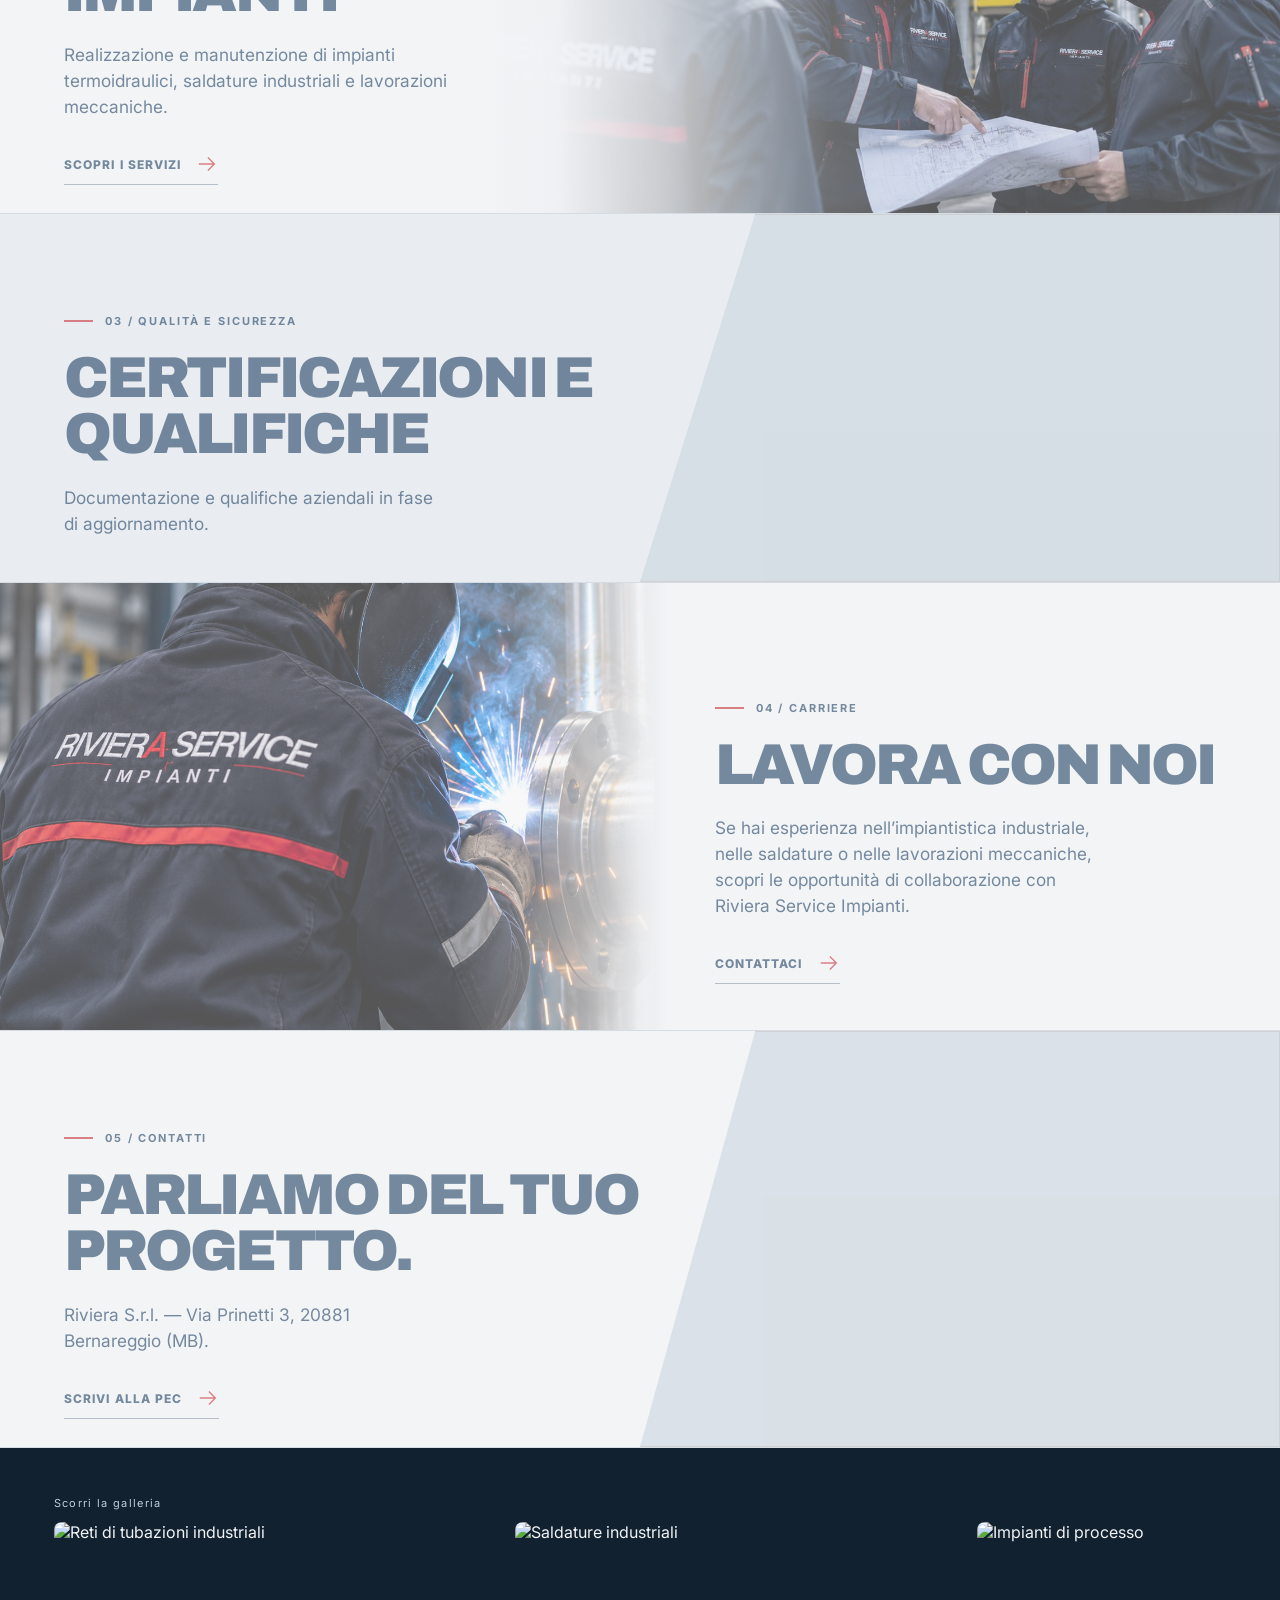
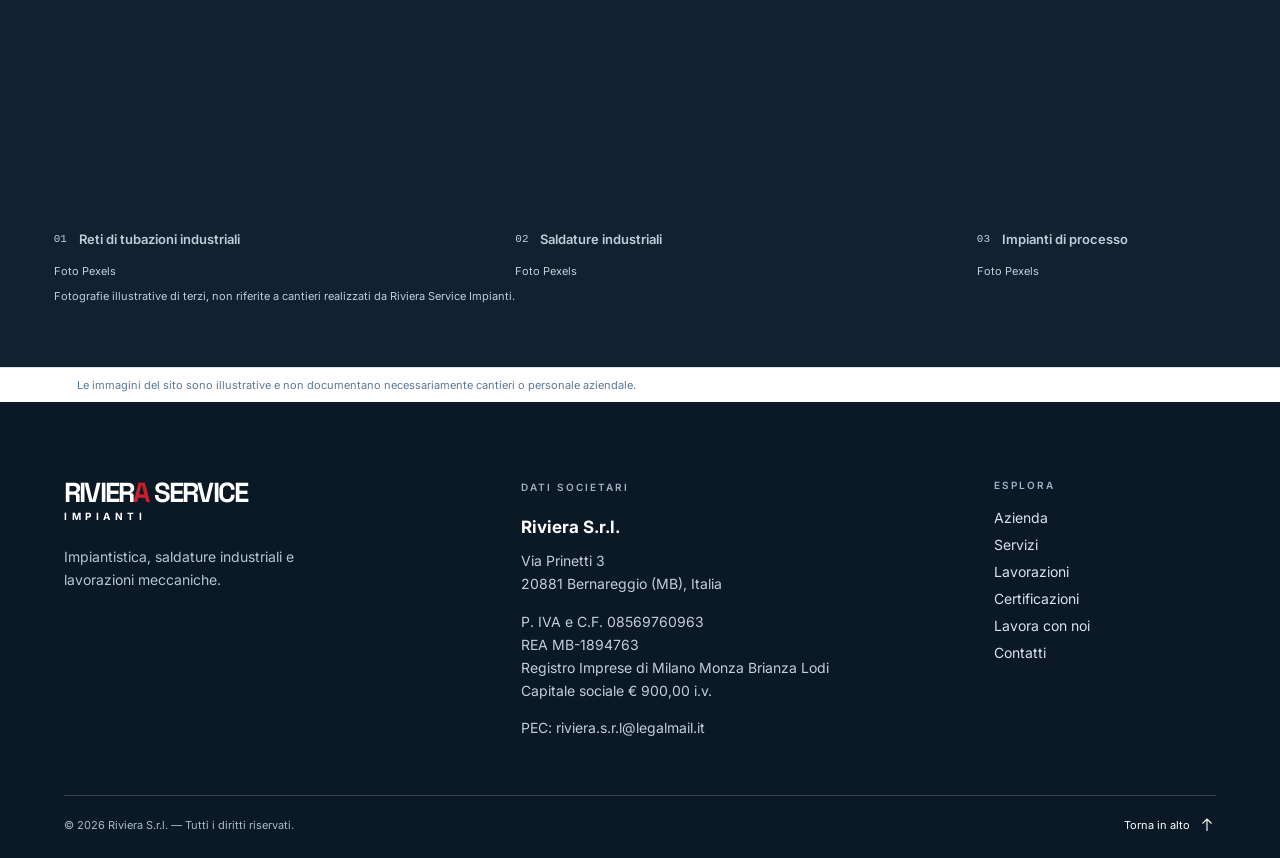
==== commit 3244a89d: "Move gallery below project contact section before footer" ====
--- a/index.html
+++ b/index.html
@@ -77,4 +77,4 @@
 .engineering-chapter .rm-item:after{background:var(--rv-accent)}
 @media(max-width:759px){.engineering-chapter>.strip{padding:0 var(--rv-gutter) 12px}.engineering-chapter>.strip a,.engineering-chapter>.strip a+a{padding:16px 8px;font-size:12px;border-color:var(--rv-rule)}.engineering-chapter>.riviera-metrics.rm-symmetric{padding-top:8px;padding-bottom:20px}}
 </style></head><body><header><a class="logo" href="#home" aria-label="Riviera Service Impianti — Home"><span class="logo-main">RIVIER<b>A</b> SERVICE</span><small>IMPIANTI</small></a><nav aria-label="Navigazione principale"><a href="#home">Home</a><a href="#azienda">Chi siamo</a><a href="#progetti">Servizi</a><a href="#progetti">Lavorazioni</a><a href="#certificazioni">Certificazioni</a><a href="#lavora">Lavora con noi</a></nav><a class="cta" href="#contatti">Contatti →</a><button class="menu" aria-expanded="false" aria-controls="mobileNav" aria-haspopup="dialog" type="button"><span class="menu-label">Menu</span><span class="menu-icon" aria-hidden="true"><i></i><i></i></span></button>
-</header><dialog id="mobileNav" class="engineering-menu" aria-label="Navigazione principale"><div class="engineering-menu-photo"><a class="logo overlay-logo" href="#home" aria-label="Riviera Service Impianti — Home"><span class="logo-main">RIVIER<b>A</b> SERVICE</span><small>IMPIANTI</small></a><div class="engineering-photo-label">TECHNICAL<br>ENGINEERING <i></i></div></div><div class="engineering-menu-content"><div class="engineering-menu-top"><span>01 / NAVIGAZIONE</span><button class="engineering-close" type="button" autofocus aria-label="Chiudi menu"><span class="close-label">Chiudi</span><svg aria-hidden="true" viewBox="0 0 24 24" fill="none" stroke="currentColor" stroke-width="1.5" stroke-linecap="round"><path d="m5 5 14 14M19 5 5 19"/></svg></button></div><nav aria-label="Sezioni del sito" class="engineering-links"><a href="#home" style="--order:0"><span class="engineering-index">01 <i></i></span><span class="engineering-word">Home</span><span class="engineering-arrow" aria-hidden="true"><svg viewBox="0 0 24 24" fill="none" stroke="currentColor" stroke-width="1.5" stroke-linecap="round" stroke-linejoin="round"><path d="M3 12h17m-7-7 7 7-7 7"/></svg></span></a><a href="#azienda" style="--order:1"><span class="engineering-index">02 <i></i></span><span class="engineering-word">Azienda</span><span class="engineering-arrow" aria-hidden="true"><svg viewBox="0 0 24 24" fill="none" stroke="currentColor" stroke-width="1.5" stroke-linecap="round" stroke-linejoin="round"><path d="M3 12h17m-7-7 7 7-7 7"/></svg></span></a><a href="#progetti" style="--order:2"><span class="engineering-index">03 <i></i></span><span class="engineering-word">Servizi</span><span class="engineering-arrow" aria-hidden="true"><svg viewBox="0 0 24 24" fill="none" stroke="currentColor" stroke-width="1.5" stroke-linecap="round" stroke-linejoin="round"><path d="M3 12h17m-7-7 7 7-7 7"/></svg></span></a><a href="#progetti" style="--order:3"><span class="engineering-index">04 <i></i></span><span class="engineering-word">Lavorazioni</span><span class="engineering-arrow" aria-hidden="true"><svg viewBox="0 0 24 24" fill="none" stroke="currentColor" stroke-width="1.5" stroke-linecap="round" stroke-linejoin="round"><path d="M3 12h17m-7-7 7 7-7 7"/></svg></span></a><a href="#certificazioni" style="--order:4"><span class="engineering-index">05 <i></i></span><span class="engineering-word">Certificazioni</span><span class="engineering-arrow" aria-hidden="true"><svg viewBox="0 0 24 24" fill="none" stroke="currentColor" stroke-width="1.5" stroke-linecap="round" stroke-linejoin="round"><path d="M3 12h17m-7-7 7 7-7 7"/></svg></span></a><a href="#lavora" style="--order:5"><span class="engineering-index">06 <i></i></span><span class="engineering-word">Lavora con noi</span><span class="engineering-arrow" aria-hidden="true"><svg viewBox="0 0 24 24" fill="none" stroke="currentColor" stroke-width="1.5" stroke-linecap="round" stroke-linejoin="round"><path d="M3 12h17m-7-7 7 7-7 7"/></svg></span></a><a href="#contatti" style="--order:6"><span class="engineering-index">07 <i></i></span><span class="engineering-word">Contatti</span><span class="engineering-arrow" aria-hidden="true"><svg viewBox="0 0 24 24" fill="none" stroke="currentColor" stroke-width="1.5" stroke-linecap="round" stroke-linejoin="round"><path d="M3 12h17m-7-7 7 7-7 7"/></svg></span></a></nav><div class="engineering-menu-footer">IMPIANTI INDUSTRIALI <b>/</b> MANUTENZIONE <b>/</b> INTEGRAZIONE</div></div></dialog><main><section class="hero" id="home"><div class="intro"><div class="eyebrow">Technical Engineering</div><h1><span class="title-mask"><span class="title-rise">Impianti</span></span><span class="title-mask"><span class="title-rise">industriali</span></span><span class="title-mask hero-accent"><span class="title-rise">integrati</span></span></h1><p>Realizzazione e manutenzione di impianti termoidraulici, saldature industriali e lavorazioni meccaniche.</p><div class="actions reveal-actions"><a class="reveal-link primary-link" href="#progetti"><span class="reveal-label">Scopri i servizi</span><span class="reveal-arrow"><svg viewBox="0 0 24 24" width="20" height="20" fill="none" aria-hidden="true"><path d="M5 12h13m-6-6 6 6-6 6" stroke="currentColor" stroke-width="1.6" stroke-linecap="round" stroke-linejoin="round"/></svg></span></a></div></div><div class="art" role="img" aria-label="Illustrazione di un impianto industriale al tramonto"><div class="art-layer"></div></div><a class="hero-scroll" href="#progetti" aria-label="Scorri alla sezione lavorazioni">⌄</a></section><div class="engineering-chapter"><div class="strip"><a href="#progetti"><svg viewBox="0 0 48 48"><path d="M5 40V22l12 5V15l12 8V8h8v32zM10 33h4m8 0h4m8 0h4"/></svg>Impiantistica industriale</a><a href="#progetti"><svg viewBox="0 0 48 48"><path d="M8 7h24l5 13-5 20H13L8 22zM13 13h17v10H13zM37 29l7-3m-6 8h8m-9 5 6 4"/></svg>Saldature industriali</a><a href="#progetti"><svg viewBox="0 0 48 48"><circle cx="24" cy="24" r="14"/><circle cx="24" cy="24" r="6"/><path d="M20 5h8v6m-8 32h8v-6M5 20v8h6m32-8v8h-6M8 8l7 7m18 18 7 7M8 40l7-7m18-18 7-7"/></svg>Lavorazioni meccaniche</a><a href="#progetti"><svg viewBox="0 0 48 48"><path d="M7 7l10 3 4 8 20 20-5 5-20-20-8-4zM33 6l-8 12m-7 10L6 40l4 4 12-12M40 6l-6 10"/></svg>Manutenzione e assistenza</a></div><section class="riviera-metrics rm-symmetric" aria-label="Riviera in numeri"><div class="rm-lead"><p class="rm-kicker">01 / RIVIERA IN NUMERI</p></div><div class="rm-side"><div class="rm-grid"><div class="rm-item"><strong class="rm-number"><span data-rm-count="50">50</span><span class="rm-plus">+</span></strong><p class="rm-label">Cantieri completati</p></div><div class="rm-item"><strong class="rm-number"><span data-rm-count="100">100</span><span class="rm-plus">+</span></strong><p class="rm-label">Aziende soddisfatte</p></div><div class="rm-item"><strong class="rm-number"><span data-rm-count="30">30</span><span class="rm-plus">+</span></strong><p class="rm-label">Anni di esperienza tecnica</p></div></div><p class="rm-footer">TECHNICAL ENGINEERING <svg aria-hidden="true" width="14" height="14" viewBox="0 0 24 24" fill="none" stroke="currentColor" stroke-width="1.5"><path d="M5 5l14 14M8 19h11V8"/></svg></p><p class="rm-note">Dati indicativi: cantieri e aziende da confermare.</p></div></section></div><section class="section editorial-section" id="azienda"><div class="editorial-copy"><div class="eyebrow">02 / Azienda</div><h2>Riviera Service Impianti</h2><p>Realizzazione e manutenzione di impianti termoidraulici, saldature industriali e lavorazioni meccaniche.</p><a class="editorial-link" href="#progetti">Scopri i servizi<svg viewBox="0 0 24 24" width="22" height="22" fill="none" stroke="currentColor" stroke-width="1.5" aria-hidden="true"><path d="M3 12h17m-7-7 7 7-7 7"/></svg></a></div><figure class="editorial-image"><img src="riviera-team.jpg" alt="Illustrazione di una squadra di tecnici Riviera" loading="lazy" decoding="async" style="object-position:30% center"></figure></section><section class="section editorial-section" id="certificazioni"><div class="editorial-copy"><div class="eyebrow">03 / Qualità e sicurezza</div><h2>Certificazioni e qualifiche</h2><p>Documentazione e qualifiche aziendali in fase di aggiornamento.</p></div><figure class="editorial-image"><img src="https://images.pexels.com/photos/33514501/pexels-photo-33514501.jpeg?auto=compress&amp;cs=tinysrgb&amp;w=1200" alt="" loading="lazy" decoding="async"></figure></section><section class="section editorial-section" id="lavora"><div class="editorial-copy"><div class="eyebrow">04 / Carriere</div><h2>Lavora con noi</h2><p>Se hai esperienza nell’impiantistica industriale, nelle saldature o nelle lavorazioni meccaniche, scopri le opportunità di collaborazione con Riviera Service Impianti.</p><a class="editorial-link" href="#contatti">Contattaci<svg viewBox="0 0 24 24" width="22" height="22" fill="none" stroke="currentColor" stroke-width="1.5" aria-hidden="true"><path d="M3 12h17m-7-7 7 7-7 7"/></svg></a></div><figure class="editorial-image"><img src="F1D73222-F3F3-4650-9126-D4F8FD7CAF8A.PNG" alt="Illustrazione di un saldatore con divisa Riviera" loading="lazy" decoding="async" style="object-position:30% center"></figure></section><section class="section" id="progetti" aria-label="Impianti e lavorazioni"><div class="project-gallery" aria-label="Galleria illustrativa delle lavorazioni industriali"><div class="gallery-toolbar"><span>Scorri la galleria</span></div><div class="gallery-track" tabindex="0" aria-label="Scorri orizzontalmente per esplorare le immagini"><figure class="gallery-slide"><img src="https://images.pexels.com/photos/36824351/pexels-photo-36824351.jpeg?auto=compress&amp;cs=tinysrgb&amp;w=1400" alt="Reti di tubazioni industriali" loading="lazy" decoding="async" width="1200" height="800" referrerpolicy="no-referrer"><figcaption><span>01</span>Reti di tubazioni industriali</figcaption><a class="photo-credit" style="font-size:11px;color:#506278" href="https://www.pexels.com/photo/industrial-complex-with-stainless-steel-pipes-36824351/" target="_blank" rel="noopener">Foto Pexels</a></figure><figure class="gallery-slide"><img src="https://images.pexels.com/photos/2480481/pexels-photo-2480481.jpeg?auto=compress&amp;cs=tinysrgb&amp;w=1400" alt="Saldature industriali" loading="lazy" decoding="async" width="1200" height="800" referrerpolicy="no-referrer"><figcaption><span>02</span>Saldature industriali</figcaption><a class="photo-credit" style="font-size:11px;color:#506278" href="https://www.pexels.com/photo/man-welding-on-gray-metal-sheet-2480481/" target="_blank" rel="noopener">Foto Pexels</a></figure><figure class="gallery-slide"><img src="https://images.pexels.com/photos/5884386/pexels-photo-5884386.jpeg?auto=compress&amp;cs=tinysrgb&amp;w=1400" alt="Impianti di processo" loading="lazy" decoding="async" width="1200" height="800" referrerpolicy="no-referrer"><figcaption><span>03</span>Impianti di processo</figcaption><a class="photo-credit" style="font-size:11px;color:#506278" href="https://www.pexels.com/photo/inside-a-petrochemical-industry-5884386/" target="_blank" rel="noopener">Foto Pexels</a></figure><figure class="gallery-slide"><img src="https://images.pexels.com/photos/33514501/pexels-photo-33514501.jpeg?auto=compress&amp;cs=tinysrgb&amp;w=1400" alt="Centrali tecnologiche" loading="lazy" decoding="async" width="1200" height="800" referrerpolicy="no-referrer"><figcaption><span>04</span>Centrali tecnologiche</figcaption><a class="photo-credit" style="font-size:11px;color:#506278" href="https://www.pexels.com/photo/stainless-steel-industrial-equipment-in-a-factory-33514501/" target="_blank" rel="noopener">Foto Pexels</a></figure></div><small class="gallery-note">Fotografie illustrative di terzi, non riferite a cantieri realizzati da Riviera Service Impianti.</small></div></section><section class="section editorial-section" id="contatti"><div class="editorial-copy"><div class="eyebrow">05 / Contatti</div><h2>Parliamo del tuo progetto.</h2><p>Riviera S.r.l. — Via Prinetti 3, 20881 Bernareggio (MB).</p><a class="editorial-link" href="mailto:riviera.s.r.l@legalmail.it">Scrivi alla PEC<svg viewBox="0 0 24 24" width="22" height="22" fill="none" stroke="currentColor" stroke-width="1.5" aria-hidden="true"><path d="M3 12h17m-7-7 7 7-7 7"/></svg></a></div><figure class="editorial-image"><img src="https://images.pexels.com/photos/5884386/pexels-photo-5884386.jpeg?auto=compress&amp;cs=tinysrgb&amp;w=1200" alt="" loading="lazy" decoding="async"></figure></section><p class="gallery-note" style="margin:0;padding:10px 6%;font-size:11px">Le immagini del sito sono illustrative e non documentano necessariamente cantieri o personale aziendale.</p></main><footer class="site-footer"><div class="footer-main"><div class="footer-brand"><a class="logo" href="#home" aria-label="Riviera Service Impianti — Home"><span class="logo-main">RIVIER<b>A</b> SERVICE</span><small>IMPIANTI</small></a><p>Impiantistica, saldature industriali e lavorazioni meccaniche.</p></div><div class="footer-details"><h3>DATI SOCIETARI</h3><strong>Riviera S.r.l.</strong><address>Via Prinetti 3<br>20881 Bernareggio (MB), Italia</address><p>P. IVA e C.F. 08569760963<br>REA MB-1894763<br>Registro Imprese di Milano Monza Brianza Lodi<br>Capitale sociale € 900,00 i.v.</p><p>PEC: <a href="mailto:riviera.s.r.l@legalmail.it">riviera.s.r.l@legalmail.it</a></p></div><nav class="footer-nav" aria-label="Collegamenti utili"><h3>ESPLORA</h3><a href="#azienda">Azienda</a><a href="#progetti">Servizi</a><a href="#progetti">Lavorazioni</a><a href="#certificazioni">Certificazioni</a><a href="#lavora">Lavora con noi</a><a href="#contatti">Contatti</a></nav></div><div class="footer-bottom"><span>© 2026 Riviera S.r.l. — Tutti i diritti riservati.</span><a href="#home" class="footer-up">Torna in alto <svg aria-hidden="true" viewBox="0 0 24 24" width="18" height="18" fill="none" stroke="currentColor" stroke-width="1.5"><path d="M12 20V4m-6 6 6-6 6 6"/></svg></a></div></footer><script src="menu.js?v=engineering-02" defer></script><script src="motion.js" defer></script><script>(()=>{const s=document.querySelector('.riviera-metrics');if(!s)return;const lead=s.querySelector('.rm-lead'),items=[...s.querySelectorAll('.rm-item')],counts=[...s.querySelectorAll('[data-rm-count]')],reduced=matchMedia('(prefers-reduced-motion: reduce)');let raf=0,started=null;const clamp=x=>Math.max(0,Math.min(1,x)),smooth=x=>{x=clamp(x);return x*x*(3-2*x)};function paint(now){raf=0;const rect=s.getBoundingClientRect(),p=clamp((innerHeight-rect.top)/(innerHeight*.7));const phase=(a,b)=>reduced.matches?1:smooth((p-a)/(b-a));lead.style.setProperty('--rm-panel',phase(0,.38));if(started===null&&rect.top<innerHeight*.85&&rect.bottom>0)started=now;let running=false;counts.forEach((el,i)=>{const t=reduced.matches?1:started===null?0:clamp((now-started-i*350)/3000),v=String(Math.round(Number(el.dataset.rmCount)*smooth(t)));if(el.textContent!==v)el.textContent=v;if(items[i])items[i].style.setProperty('--rm-line',smooth(t));if(started!==null&&t<1)running=true;});if(running&&!reduced.matches)schedule();}function schedule(){if(!raf)raf=requestAnimationFrame(paint)}addEventListener('scroll',schedule,{passive:true});addEventListener('resize',schedule,{passive:true});reduced.addEventListener('change',schedule);schedule()})();</script></body></html>+</header><dialog id="mobileNav" class="engineering-menu" aria-label="Navigazione principale"><div class="engineering-menu-photo"><a class="logo overlay-logo" href="#home" aria-label="Riviera Service Impianti — Home"><span class="logo-main">RIVIER<b>A</b> SERVICE</span><small>IMPIANTI</small></a><div class="engineering-photo-label">TECHNICAL<br>ENGINEERING <i></i></div></div><div class="engineering-menu-content"><div class="engineering-menu-top"><span>01 / NAVIGAZIONE</span><button class="engineering-close" type="button" autofocus aria-label="Chiudi menu"><span class="close-label">Chiudi</span><svg aria-hidden="true" viewBox="0 0 24 24" fill="none" stroke="currentColor" stroke-width="1.5" stroke-linecap="round"><path d="m5 5 14 14M19 5 5 19"/></svg></button></div><nav aria-label="Sezioni del sito" class="engineering-links"><a href="#home" style="--order:0"><span class="engineering-index">01 <i></i></span><span class="engineering-word">Home</span><span class="engineering-arrow" aria-hidden="true"><svg viewBox="0 0 24 24" fill="none" stroke="currentColor" stroke-width="1.5" stroke-linecap="round" stroke-linejoin="round"><path d="M3 12h17m-7-7 7 7-7 7"/></svg></span></a><a href="#azienda" style="--order:1"><span class="engineering-index">02 <i></i></span><span class="engineering-word">Azienda</span><span class="engineering-arrow" aria-hidden="true"><svg viewBox="0 0 24 24" fill="none" stroke="currentColor" stroke-width="1.5" stroke-linecap="round" stroke-linejoin="round"><path d="M3 12h17m-7-7 7 7-7 7"/></svg></span></a><a href="#progetti" style="--order:2"><span class="engineering-index">03 <i></i></span><span class="engineering-word">Servizi</span><span class="engineering-arrow" aria-hidden="true"><svg viewBox="0 0 24 24" fill="none" stroke="currentColor" stroke-width="1.5" stroke-linecap="round" stroke-linejoin="round"><path d="M3 12h17m-7-7 7 7-7 7"/></svg></span></a><a href="#progetti" style="--order:3"><span class="engineering-index">04 <i></i></span><span class="engineering-word">Lavorazioni</span><span class="engineering-arrow" aria-hidden="true"><svg viewBox="0 0 24 24" fill="none" stroke="currentColor" stroke-width="1.5" stroke-linecap="round" stroke-linejoin="round"><path d="M3 12h17m-7-7 7 7-7 7"/></svg></span></a><a href="#certificazioni" style="--order:4"><span class="engineering-index">05 <i></i></span><span class="engineering-word">Certificazioni</span><span class="engineering-arrow" aria-hidden="true"><svg viewBox="0 0 24 24" fill="none" stroke="currentColor" stroke-width="1.5" stroke-linecap="round" stroke-linejoin="round"><path d="M3 12h17m-7-7 7 7-7 7"/></svg></span></a><a href="#lavora" style="--order:5"><span class="engineering-index">06 <i></i></span><span class="engineering-word">Lavora con noi</span><span class="engineering-arrow" aria-hidden="true"><svg viewBox="0 0 24 24" fill="none" stroke="currentColor" stroke-width="1.5" stroke-linecap="round" stroke-linejoin="round"><path d="M3 12h17m-7-7 7 7-7 7"/></svg></span></a><a href="#contatti" style="--order:6"><span class="engineering-index">07 <i></i></span><span class="engineering-word">Contatti</span><span class="engineering-arrow" aria-hidden="true"><svg viewBox="0 0 24 24" fill="none" stroke="currentColor" stroke-width="1.5" stroke-linecap="round" stroke-linejoin="round"><path d="M3 12h17m-7-7 7 7-7 7"/></svg></span></a></nav><div class="engineering-menu-footer">IMPIANTI INDUSTRIALI <b>/</b> MANUTENZIONE <b>/</b> INTEGRAZIONE</div></div></dialog><main><section class="hero" id="home"><div class="intro"><div class="eyebrow">Technical Engineering</div><h1><span class="title-mask"><span class="title-rise">Impianti</span></span><span class="title-mask"><span class="title-rise">industriali</span></span><span class="title-mask hero-accent"><span class="title-rise">integrati</span></span></h1><p>Realizzazione e manutenzione di impianti termoidraulici, saldature industriali e lavorazioni meccaniche.</p><div class="actions reveal-actions"><a class="reveal-link primary-link" href="#progetti"><span class="reveal-label">Scopri i servizi</span><span class="reveal-arrow"><svg viewBox="0 0 24 24" width="20" height="20" fill="none" aria-hidden="true"><path d="M5 12h13m-6-6 6 6-6 6" stroke="currentColor" stroke-width="1.6" stroke-linecap="round" stroke-linejoin="round"/></svg></span></a></div></div><div class="art" role="img" aria-label="Illustrazione di un impianto industriale al tramonto"><div class="art-layer"></div></div><a class="hero-scroll" href="#progetti" aria-label="Scorri alla sezione lavorazioni">⌄</a></section><div class="engineering-chapter"><div class="strip"><a href="#progetti"><svg viewBox="0 0 48 48"><path d="M5 40V22l12 5V15l12 8V8h8v32zM10 33h4m8 0h4m8 0h4"/></svg>Impiantistica industriale</a><a href="#progetti"><svg viewBox="0 0 48 48"><path d="M8 7h24l5 13-5 20H13L8 22zM13 13h17v10H13zM37 29l7-3m-6 8h8m-9 5 6 4"/></svg>Saldature industriali</a><a href="#progetti"><svg viewBox="0 0 48 48"><circle cx="24" cy="24" r="14"/><circle cx="24" cy="24" r="6"/><path d="M20 5h8v6m-8 32h8v-6M5 20v8h6m32-8v8h-6M8 8l7 7m18 18 7 7M8 40l7-7m18-18 7-7"/></svg>Lavorazioni meccaniche</a><a href="#progetti"><svg viewBox="0 0 48 48"><path d="M7 7l10 3 4 8 20 20-5 5-20-20-8-4zM33 6l-8 12m-7 10L6 40l4 4 12-12M40 6l-6 10"/></svg>Manutenzione e assistenza</a></div><section class="riviera-metrics rm-symmetric" aria-label="Riviera in numeri"><div class="rm-lead"><p class="rm-kicker">01 / RIVIERA IN NUMERI</p></div><div class="rm-side"><div class="rm-grid"><div class="rm-item"><strong class="rm-number"><span data-rm-count="50">50</span><span class="rm-plus">+</span></strong><p class="rm-label">Cantieri completati</p></div><div class="rm-item"><strong class="rm-number"><span data-rm-count="100">100</span><span class="rm-plus">+</span></strong><p class="rm-label">Aziende soddisfatte</p></div><div class="rm-item"><strong class="rm-number"><span data-rm-count="30">30</span><span class="rm-plus">+</span></strong><p class="rm-label">Anni di esperienza tecnica</p></div></div><p class="rm-footer">TECHNICAL ENGINEERING <svg aria-hidden="true" width="14" height="14" viewBox="0 0 24 24" fill="none" stroke="currentColor" stroke-width="1.5"><path d="M5 5l14 14M8 19h11V8"/></svg></p><p class="rm-note">Dati indicativi: cantieri e aziende da confermare.</p></div></section></div><section class="section editorial-section" id="azienda"><div class="editorial-copy"><div class="eyebrow">02 / Azienda</div><h2>Riviera Service Impianti</h2><p>Realizzazione e manutenzione di impianti termoidraulici, saldature industriali e lavorazioni meccaniche.</p><a class="editorial-link" href="#progetti">Scopri i servizi<svg viewBox="0 0 24 24" width="22" height="22" fill="none" stroke="currentColor" stroke-width="1.5" aria-hidden="true"><path d="M3 12h17m-7-7 7 7-7 7"/></svg></a></div><figure class="editorial-image"><img src="riviera-team.jpg" alt="Illustrazione di una squadra di tecnici Riviera" loading="lazy" decoding="async" style="object-position:30% center"></figure></section><section class="section editorial-section" id="certificazioni"><div class="editorial-copy"><div class="eyebrow">03 / Qualità e sicurezza</div><h2>Certificazioni e qualifiche</h2><p>Documentazione e qualifiche aziendali in fase di aggiornamento.</p></div><figure class="editorial-image"><img src="https://images.pexels.com/photos/33514501/pexels-photo-33514501.jpeg?auto=compress&amp;cs=tinysrgb&amp;w=1200" alt="" loading="lazy" decoding="async"></figure></section><section class="section editorial-section" id="lavora"><div class="editorial-copy"><div class="eyebrow">04 / Carriere</div><h2>Lavora con noi</h2><p>Se hai esperienza nell’impiantistica industriale, nelle saldature o nelle lavorazioni meccaniche, scopri le opportunità di collaborazione con Riviera Service Impianti.</p><a class="editorial-link" href="#contatti">Contattaci<svg viewBox="0 0 24 24" width="22" height="22" fill="none" stroke="currentColor" stroke-width="1.5" aria-hidden="true"><path d="M3 12h17m-7-7 7 7-7 7"/></svg></a></div><figure class="editorial-image"><img src="F1D73222-F3F3-4650-9126-D4F8FD7CAF8A.PNG" alt="Illustrazione di un saldatore con divisa Riviera" loading="lazy" decoding="async" style="object-position:30% center"></figure></section><section class="section editorial-section" id="contatti"><div class="editorial-copy"><div class="eyebrow">05 / Contatti</div><h2>Parliamo del tuo progetto.</h2><p>Riviera S.r.l. — Via Prinetti 3, 20881 Bernareggio (MB).</p><a class="editorial-link" href="mailto:riviera.s.r.l@legalmail.it">Scrivi alla PEC<svg viewBox="0 0 24 24" width="22" height="22" fill="none" stroke="currentColor" stroke-width="1.5" aria-hidden="true"><path d="M3 12h17m-7-7 7 7-7 7"/></svg></a></div><figure class="editorial-image"><img src="https://images.pexels.com/photos/5884386/pexels-photo-5884386.jpeg?auto=compress&amp;cs=tinysrgb&amp;w=1200" alt="" loading="lazy" decoding="async"></figure></section><section class="section" id="progetti" aria-label="Impianti e lavorazioni"><div class="project-gallery" aria-label="Galleria illustrativa delle lavorazioni industriali"><div class="gallery-toolbar"><span>Scorri la galleria</span></div><div class="gallery-track" tabindex="0" aria-label="Scorri orizzontalmente per esplorare le immagini"><figure class="gallery-slide"><img src="https://images.pexels.com/photos/36824351/pexels-photo-36824351.jpeg?auto=compress&amp;cs=tinysrgb&amp;w=1400" alt="Reti di tubazioni industriali" loading="lazy" decoding="async" width="1200" height="800" referrerpolicy="no-referrer"><figcaption><span>01</span>Reti di tubazioni industriali</figcaption><a class="photo-credit" style="font-size:11px;color:#506278" href="https://www.pexels.com/photo/industrial-complex-with-stainless-steel-pipes-36824351/" target="_blank" rel="noopener">Foto Pexels</a></figure><figure class="gallery-slide"><img src="https://images.pexels.com/photos/2480481/pexels-photo-2480481.jpeg?auto=compress&amp;cs=tinysrgb&amp;w=1400" alt="Saldature industriali" loading="lazy" decoding="async" width="1200" height="800" referrerpolicy="no-referrer"><figcaption><span>02</span>Saldature industriali</figcaption><a class="photo-credit" style="font-size:11px;color:#506278" href="https://www.pexels.com/photo/man-welding-on-gray-metal-sheet-2480481/" target="_blank" rel="noopener">Foto Pexels</a></figure><figure class="gallery-slide"><img src="https://images.pexels.com/photos/5884386/pexels-photo-5884386.jpeg?auto=compress&amp;cs=tinysrgb&amp;w=1400" alt="Impianti di processo" loading="lazy" decoding="async" width="1200" height="800" referrerpolicy="no-referrer"><figcaption><span>03</span>Impianti di processo</figcaption><a class="photo-credit" style="font-size:11px;color:#506278" href="https://www.pexels.com/photo/inside-a-petrochemical-industry-5884386/" target="_blank" rel="noopener">Foto Pexels</a></figure><figure class="gallery-slide"><img src="https://images.pexels.com/photos/33514501/pexels-photo-33514501.jpeg?auto=compress&amp;cs=tinysrgb&amp;w=1400" alt="Centrali tecnologiche" loading="lazy" decoding="async" width="1200" height="800" referrerpolicy="no-referrer"><figcaption><span>04</span>Centrali tecnologiche</figcaption><a class="photo-credit" style="font-size:11px;color:#506278" href="https://www.pexels.com/photo/stainless-steel-industrial-equipment-in-a-factory-33514501/" target="_blank" rel="noopener">Foto Pexels</a></figure></div><small class="gallery-note">Fotografie illustrative di terzi, non riferite a cantieri realizzati da Riviera Service Impianti.</small></div></section><p class="gallery-note" style="margin:0;padding:10px 6%;font-size:11px">Le immagini del sito sono illustrative e non documentano necessariamente cantieri o personale aziendale.</p></main><footer class="site-footer"><div class="footer-main"><div class="footer-brand"><a class="logo" href="#home" aria-label="Riviera Service Impianti — Home"><span class="logo-main">RIVIER<b>A</b> SERVICE</span><small>IMPIANTI</small></a><p>Impiantistica, saldature industriali e lavorazioni meccaniche.</p></div><div class="footer-details"><h3>DATI SOCIETARI</h3><strong>Riviera S.r.l.</strong><address>Via Prinetti 3<br>20881 Bernareggio (MB), Italia</address><p>P. IVA e C.F. 08569760963<br>REA MB-1894763<br>Registro Imprese di Milano Monza Brianza Lodi<br>Capitale sociale € 900,00 i.v.</p><p>PEC: <a href="mailto:riviera.s.r.l@legalmail.it">riviera.s.r.l@legalmail.it</a></p></div><nav class="footer-nav" aria-label="Collegamenti utili"><h3>ESPLORA</h3><a href="#azienda">Azienda</a><a href="#progetti">Servizi</a><a href="#progetti">Lavorazioni</a><a href="#certificazioni">Certificazioni</a><a href="#lavora">Lavora con noi</a><a href="#contatti">Contatti</a></nav></div><div class="footer-bottom"><span>© 2026 Riviera S.r.l. — Tutti i diritti riservati.</span><a href="#home" class="footer-up">Torna in alto <svg aria-hidden="true" viewBox="0 0 24 24" width="18" height="18" fill="none" stroke="currentColor" stroke-width="1.5"><path d="M12 20V4m-6 6 6-6 6 6"/></svg></a></div></footer><script src="menu.js?v=engineering-02" defer></script><script src="motion.js" defer></script><script>(()=>{const s=document.querySelector('.riviera-metrics');if(!s)return;const lead=s.querySelector('.rm-lead'),items=[...s.querySelectorAll('.rm-item')],counts=[...s.querySelectorAll('[data-rm-count]')],reduced=matchMedia('(prefers-reduced-motion: reduce)');let raf=0,started=null;const clamp=x=>Math.max(0,Math.min(1,x)),smooth=x=>{x=clamp(x);return x*x*(3-2*x)};function paint(now){raf=0;const rect=s.getBoundingClientRect(),p=clamp((innerHeight-rect.top)/(innerHeight*.7));const phase=(a,b)=>reduced.matches?1:smooth((p-a)/(b-a));lead.style.setProperty('--rm-panel',phase(0,.38));if(started===null&&rect.top<innerHeight*.85&&rect.bottom>0)started=now;let running=false;counts.forEach((el,i)=>{const t=reduced.matches?1:started===null?0:clamp((now-started-i*350)/3000),v=String(Math.round(Number(el.dataset.rmCount)*smooth(t)));if(el.textContent!==v)el.textContent=v;if(items[i])items[i].style.setProperty('--rm-line',smooth(t));if(started!==null&&t<1)running=true;});if(running&&!reduced.matches)schedule();}function schedule(){if(!raf)raf=requestAnimationFrame(paint)}addEventListener('scroll',schedule,{passive:true});addEventListener('resize',schedule,{passive:true});reduced.addEventListener('change',schedule);schedule()})();</script></body></html>
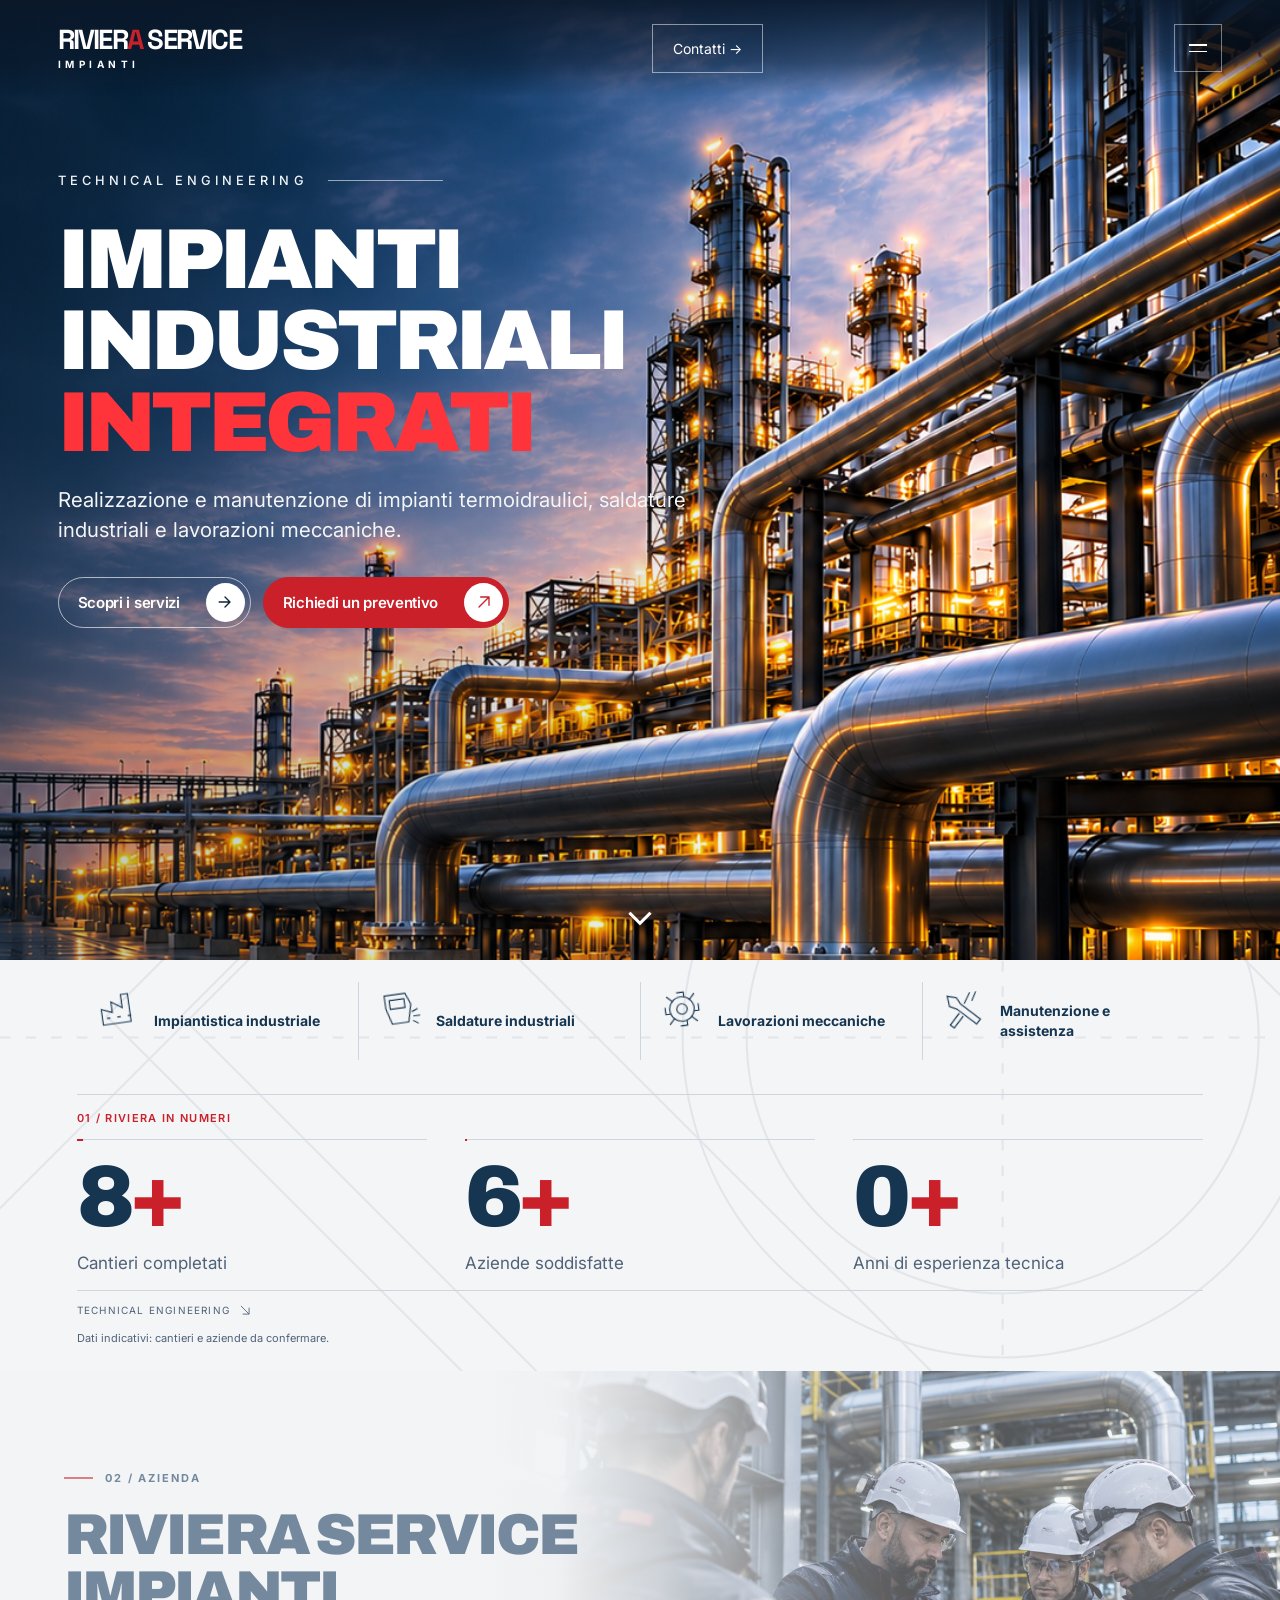
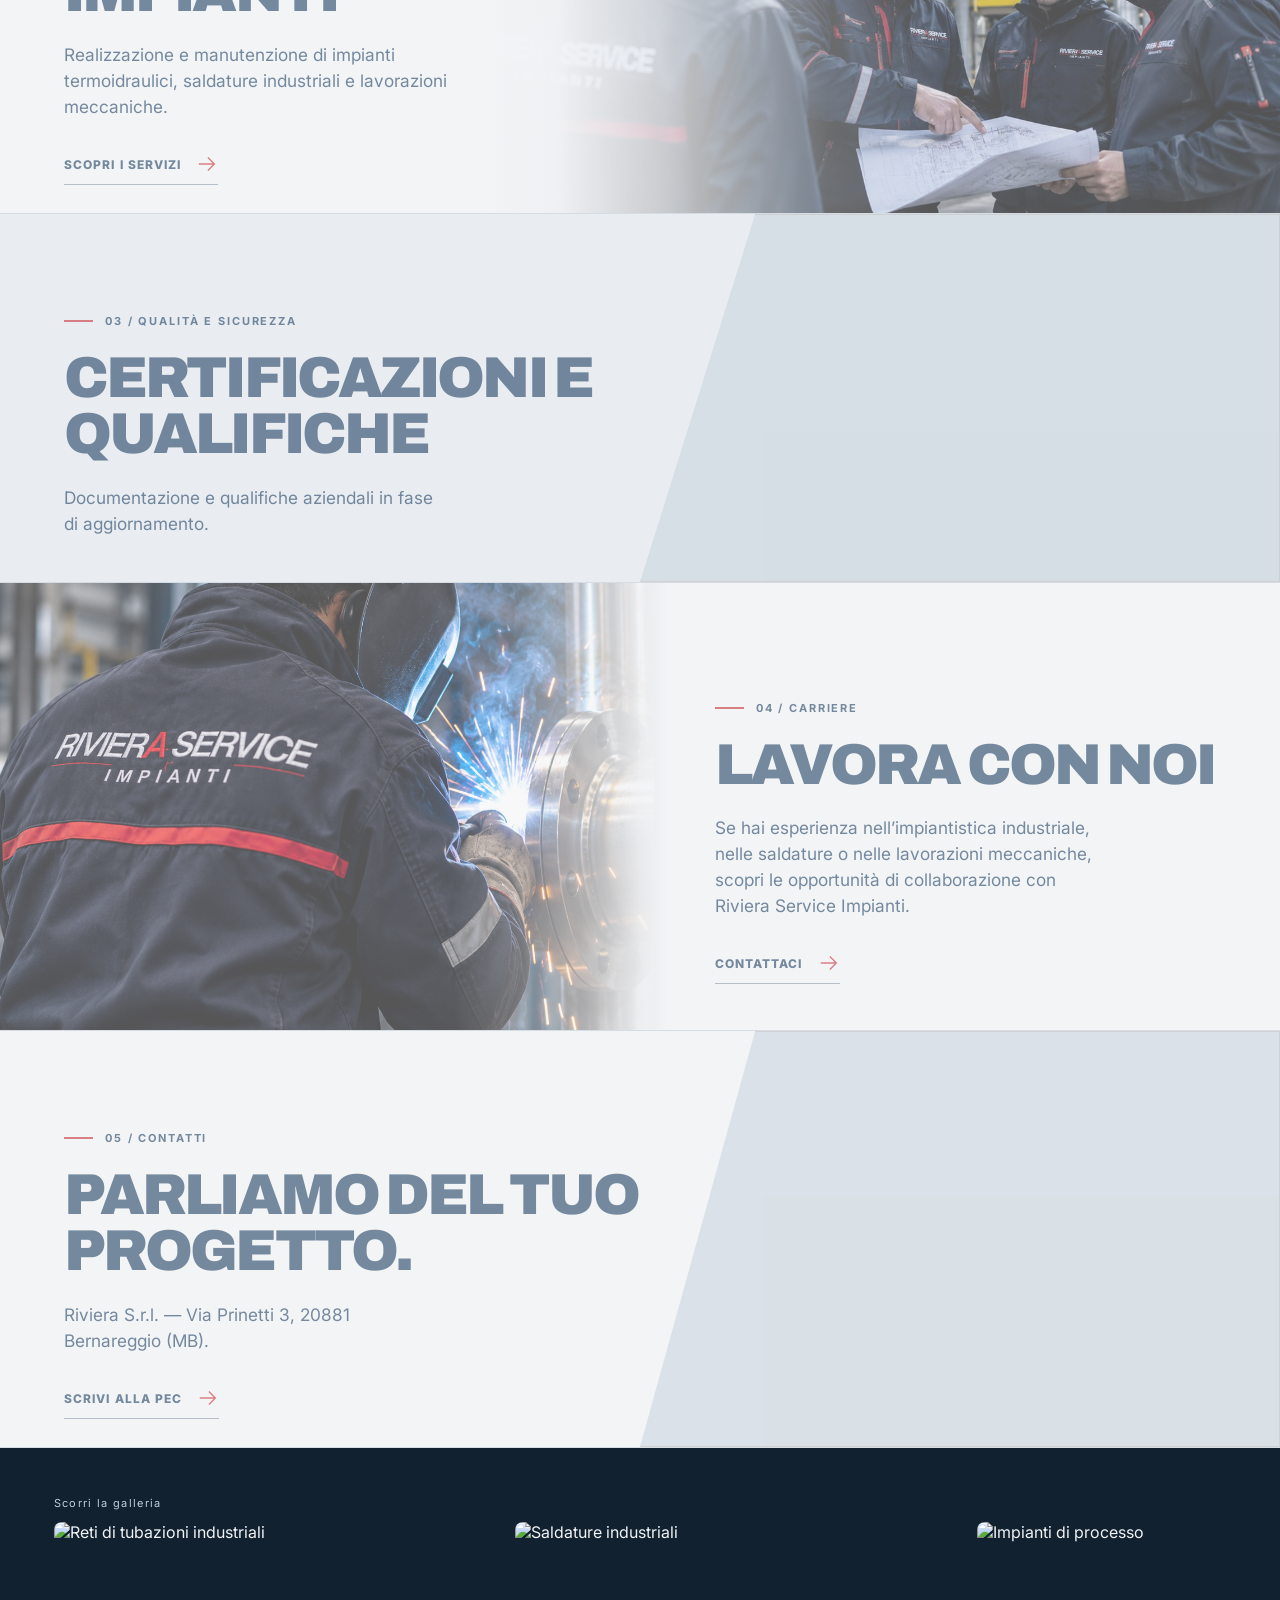
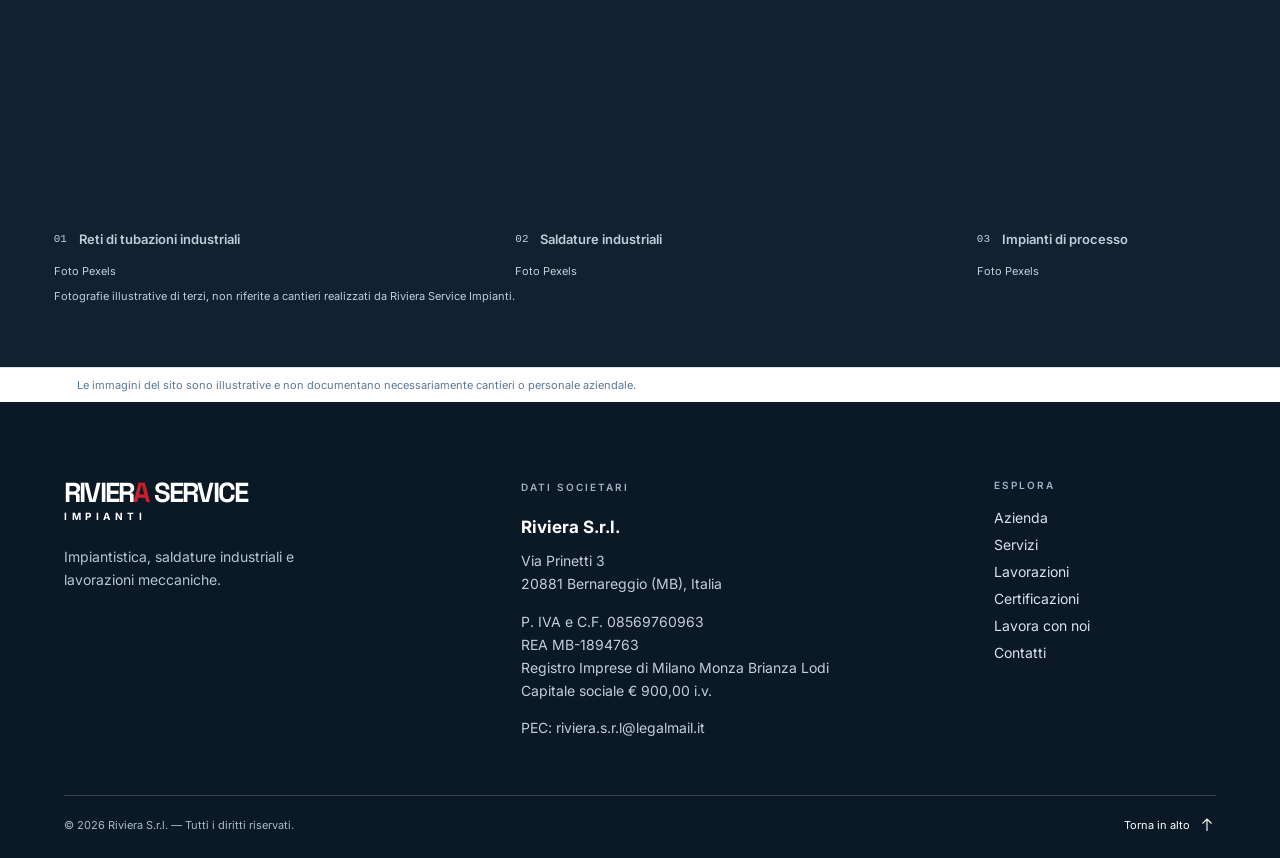
==== commit ef29e0f3: "Add prominent red request-a-quote CTA alongside services in hero" ====
--- a/index.html
+++ b/index.html
@@ -76,5 +76,12 @@
 .engineering-chapter .rm-label,.engineering-chapter .rm-item .rm-label,.engineering-chapter .rm-footer,.engineering-chapter .rm-note{color:var(--rv-muted)}
 .engineering-chapter .rm-item:after{background:var(--rv-accent)}
 @media(max-width:759px){.engineering-chapter>.strip{padding:0 var(--rv-gutter) 12px}.engineering-chapter>.strip a,.engineering-chapter>.strip a+a{padding:16px 8px;font-size:12px;border-color:var(--rv-rule)}.engineering-chapter>.riviera-metrics.rm-symmetric{padding-top:8px;padding-bottom:20px}}
+</style><style id="riviera-hero-quote">
+.hero .reveal-actions{flex-direction:row;flex-wrap:wrap;gap:12px;max-width:none;width:100%}
+.hero .reveal-link.primary-link.quote-link{background:#c9202a;border-color:#c9202a;color:#fff}
+.hero .reveal-link.primary-link.quote-link .reveal-arrow{color:#c9202a;background:#fff}
+.hero .reveal-link.primary-link.quote-link:is(:hover,:focus-visible,:active){color:#122034;border-color:#fff}
+.hero .reveal-link.primary-link.quote-link:is(:hover,:focus-visible,:active) .reveal-arrow{background:#c9202a;color:#fff}
+@media(max-width:759px){.hero .reveal-actions{flex-direction:column;align-items:flex-start;gap:9px}.hero .reveal-link.primary-link{min-height:48px;gap:18px;font-size:14px}.hero .reveal-link.primary-link .reveal-arrow{width:36px;height:36px;flex-basis:36px}}
 </style></head><body><header><a class="logo" href="#home" aria-label="Riviera Service Impianti — Home"><span class="logo-main">RIVIER<b>A</b> SERVICE</span><small>IMPIANTI</small></a><nav aria-label="Navigazione principale"><a href="#home">Home</a><a href="#azienda">Chi siamo</a><a href="#progetti">Servizi</a><a href="#progetti">Lavorazioni</a><a href="#certificazioni">Certificazioni</a><a href="#lavora">Lavora con noi</a></nav><a class="cta" href="#contatti">Contatti →</a><button class="menu" aria-expanded="false" aria-controls="mobileNav" aria-haspopup="dialog" type="button"><span class="menu-label">Menu</span><span class="menu-icon" aria-hidden="true"><i></i><i></i></span></button>
-</header><dialog id="mobileNav" class="engineering-menu" aria-label="Navigazione principale"><div class="engineering-menu-photo"><a class="logo overlay-logo" href="#home" aria-label="Riviera Service Impianti — Home"><span class="logo-main">RIVIER<b>A</b> SERVICE</span><small>IMPIANTI</small></a><div class="engineering-photo-label">TECHNICAL<br>ENGINEERING <i></i></div></div><div class="engineering-menu-content"><div class="engineering-menu-top"><span>01 / NAVIGAZIONE</span><button class="engineering-close" type="button" autofocus aria-label="Chiudi menu"><span class="close-label">Chiudi</span><svg aria-hidden="true" viewBox="0 0 24 24" fill="none" stroke="currentColor" stroke-width="1.5" stroke-linecap="round"><path d="m5 5 14 14M19 5 5 19"/></svg></button></div><nav aria-label="Sezioni del sito" class="engineering-links"><a href="#home" style="--order:0"><span class="engineering-index">01 <i></i></span><span class="engineering-word">Home</span><span class="engineering-arrow" aria-hidden="true"><svg viewBox="0 0 24 24" fill="none" stroke="currentColor" stroke-width="1.5" stroke-linecap="round" stroke-linejoin="round"><path d="M3 12h17m-7-7 7 7-7 7"/></svg></span></a><a href="#azienda" style="--order:1"><span class="engineering-index">02 <i></i></span><span class="engineering-word">Azienda</span><span class="engineering-arrow" aria-hidden="true"><svg viewBox="0 0 24 24" fill="none" stroke="currentColor" stroke-width="1.5" stroke-linecap="round" stroke-linejoin="round"><path d="M3 12h17m-7-7 7 7-7 7"/></svg></span></a><a href="#progetti" style="--order:2"><span class="engineering-index">03 <i></i></span><span class="engineering-word">Servizi</span><span class="engineering-arrow" aria-hidden="true"><svg viewBox="0 0 24 24" fill="none" stroke="currentColor" stroke-width="1.5" stroke-linecap="round" stroke-linejoin="round"><path d="M3 12h17m-7-7 7 7-7 7"/></svg></span></a><a href="#progetti" style="--order:3"><span class="engineering-index">04 <i></i></span><span class="engineering-word">Lavorazioni</span><span class="engineering-arrow" aria-hidden="true"><svg viewBox="0 0 24 24" fill="none" stroke="currentColor" stroke-width="1.5" stroke-linecap="round" stroke-linejoin="round"><path d="M3 12h17m-7-7 7 7-7 7"/></svg></span></a><a href="#certificazioni" style="--order:4"><span class="engineering-index">05 <i></i></span><span class="engineering-word">Certificazioni</span><span class="engineering-arrow" aria-hidden="true"><svg viewBox="0 0 24 24" fill="none" stroke="currentColor" stroke-width="1.5" stroke-linecap="round" stroke-linejoin="round"><path d="M3 12h17m-7-7 7 7-7 7"/></svg></span></a><a href="#lavora" style="--order:5"><span class="engineering-index">06 <i></i></span><span class="engineering-word">Lavora con noi</span><span class="engineering-arrow" aria-hidden="true"><svg viewBox="0 0 24 24" fill="none" stroke="currentColor" stroke-width="1.5" stroke-linecap="round" stroke-linejoin="round"><path d="M3 12h17m-7-7 7 7-7 7"/></svg></span></a><a href="#contatti" style="--order:6"><span class="engineering-index">07 <i></i></span><span class="engineering-word">Contatti</span><span class="engineering-arrow" aria-hidden="true"><svg viewBox="0 0 24 24" fill="none" stroke="currentColor" stroke-width="1.5" stroke-linecap="round" stroke-linejoin="round"><path d="M3 12h17m-7-7 7 7-7 7"/></svg></span></a></nav><div class="engineering-menu-footer">IMPIANTI INDUSTRIALI <b>/</b> MANUTENZIONE <b>/</b> INTEGRAZIONE</div></div></dialog><main><section class="hero" id="home"><div class="intro"><div class="eyebrow">Technical Engineering</div><h1><span class="title-mask"><span class="title-rise">Impianti</span></span><span class="title-mask"><span class="title-rise">industriali</span></span><span class="title-mask hero-accent"><span class="title-rise">integrati</span></span></h1><p>Realizzazione e manutenzione di impianti termoidraulici, saldature industriali e lavorazioni meccaniche.</p><div class="actions reveal-actions"><a class="reveal-link primary-link" href="#progetti"><span class="reveal-label">Scopri i servizi</span><span class="reveal-arrow"><svg viewBox="0 0 24 24" width="20" height="20" fill="none" aria-hidden="true"><path d="M5 12h13m-6-6 6 6-6 6" stroke="currentColor" stroke-width="1.6" stroke-linecap="round" stroke-linejoin="round"/></svg></span></a></div></div><div class="art" role="img" aria-label="Illustrazione di un impianto industriale al tramonto"><div class="art-layer"></div></div><a class="hero-scroll" href="#progetti" aria-label="Scorri alla sezione lavorazioni">⌄</a></section><div class="engineering-chapter"><div class="strip"><a href="#progetti"><svg viewBox="0 0 48 48"><path d="M5 40V22l12 5V15l12 8V8h8v32zM10 33h4m8 0h4m8 0h4"/></svg>Impiantistica industriale</a><a href="#progetti"><svg viewBox="0 0 48 48"><path d="M8 7h24l5 13-5 20H13L8 22zM13 13h17v10H13zM37 29l7-3m-6 8h8m-9 5 6 4"/></svg>Saldature industriali</a><a href="#progetti"><svg viewBox="0 0 48 48"><circle cx="24" cy="24" r="14"/><circle cx="24" cy="24" r="6"/><path d="M20 5h8v6m-8 32h8v-6M5 20v8h6m32-8v8h-6M8 8l7 7m18 18 7 7M8 40l7-7m18-18 7-7"/></svg>Lavorazioni meccaniche</a><a href="#progetti"><svg viewBox="0 0 48 48"><path d="M7 7l10 3 4 8 20 20-5 5-20-20-8-4zM33 6l-8 12m-7 10L6 40l4 4 12-12M40 6l-6 10"/></svg>Manutenzione e assistenza</a></div><section class="riviera-metrics rm-symmetric" aria-label="Riviera in numeri"><div class="rm-lead"><p class="rm-kicker">01 / RIVIERA IN NUMERI</p></div><div class="rm-side"><div class="rm-grid"><div class="rm-item"><strong class="rm-number"><span data-rm-count="50">50</span><span class="rm-plus">+</span></strong><p class="rm-label">Cantieri completati</p></div><div class="rm-item"><strong class="rm-number"><span data-rm-count="100">100</span><span class="rm-plus">+</span></strong><p class="rm-label">Aziende soddisfatte</p></div><div class="rm-item"><strong class="rm-number"><span data-rm-count="30">30</span><span class="rm-plus">+</span></strong><p class="rm-label">Anni di esperienza tecnica</p></div></div><p class="rm-footer">TECHNICAL ENGINEERING <svg aria-hidden="true" width="14" height="14" viewBox="0 0 24 24" fill="none" stroke="currentColor" stroke-width="1.5"><path d="M5 5l14 14M8 19h11V8"/></svg></p><p class="rm-note">Dati indicativi: cantieri e aziende da confermare.</p></div></section></div><section class="section editorial-section" id="azienda"><div class="editorial-copy"><div class="eyebrow">02 / Azienda</div><h2>Riviera Service Impianti</h2><p>Realizzazione e manutenzione di impianti termoidraulici, saldature industriali e lavorazioni meccaniche.</p><a class="editorial-link" href="#progetti">Scopri i servizi<svg viewBox="0 0 24 24" width="22" height="22" fill="none" stroke="currentColor" stroke-width="1.5" aria-hidden="true"><path d="M3 12h17m-7-7 7 7-7 7"/></svg></a></div><figure class="editorial-image"><img src="riviera-team.jpg" alt="Illustrazione di una squadra di tecnici Riviera" loading="lazy" decoding="async" style="object-position:30% center"></figure></section><section class="section editorial-section" id="certificazioni"><div class="editorial-copy"><div class="eyebrow">03 / Qualità e sicurezza</div><h2>Certificazioni e qualifiche</h2><p>Documentazione e qualifiche aziendali in fase di aggiornamento.</p></div><figure class="editorial-image"><img src="https://images.pexels.com/photos/33514501/pexels-photo-33514501.jpeg?auto=compress&amp;cs=tinysrgb&amp;w=1200" alt="" loading="lazy" decoding="async"></figure></section><section class="section editorial-section" id="lavora"><div class="editorial-copy"><div class="eyebrow">04 / Carriere</div><h2>Lavora con noi</h2><p>Se hai esperienza nell’impiantistica industriale, nelle saldature o nelle lavorazioni meccaniche, scopri le opportunità di collaborazione con Riviera Service Impianti.</p><a class="editorial-link" href="#contatti">Contattaci<svg viewBox="0 0 24 24" width="22" height="22" fill="none" stroke="currentColor" stroke-width="1.5" aria-hidden="true"><path d="M3 12h17m-7-7 7 7-7 7"/></svg></a></div><figure class="editorial-image"><img src="F1D73222-F3F3-4650-9126-D4F8FD7CAF8A.PNG" alt="Illustrazione di un saldatore con divisa Riviera" loading="lazy" decoding="async" style="object-position:30% center"></figure></section><section class="section editorial-section" id="contatti"><div class="editorial-copy"><div class="eyebrow">05 / Contatti</div><h2>Parliamo del tuo progetto.</h2><p>Riviera S.r.l. — Via Prinetti 3, 20881 Bernareggio (MB).</p><a class="editorial-link" href="mailto:riviera.s.r.l@legalmail.it">Scrivi alla PEC<svg viewBox="0 0 24 24" width="22" height="22" fill="none" stroke="currentColor" stroke-width="1.5" aria-hidden="true"><path d="M3 12h17m-7-7 7 7-7 7"/></svg></a></div><figure class="editorial-image"><img src="https://images.pexels.com/photos/5884386/pexels-photo-5884386.jpeg?auto=compress&amp;cs=tinysrgb&amp;w=1200" alt="" loading="lazy" decoding="async"></figure></section><section class="section" id="progetti" aria-label="Impianti e lavorazioni"><div class="project-gallery" aria-label="Galleria illustrativa delle lavorazioni industriali"><div class="gallery-toolbar"><span>Scorri la galleria</span></div><div class="gallery-track" tabindex="0" aria-label="Scorri orizzontalmente per esplorare le immagini"><figure class="gallery-slide"><img src="https://images.pexels.com/photos/36824351/pexels-photo-36824351.jpeg?auto=compress&amp;cs=tinysrgb&amp;w=1400" alt="Reti di tubazioni industriali" loading="lazy" decoding="async" width="1200" height="800" referrerpolicy="no-referrer"><figcaption><span>01</span>Reti di tubazioni industriali</figcaption><a class="photo-credit" style="font-size:11px;color:#506278" href="https://www.pexels.com/photo/industrial-complex-with-stainless-steel-pipes-36824351/" target="_blank" rel="noopener">Foto Pexels</a></figure><figure class="gallery-slide"><img src="https://images.pexels.com/photos/2480481/pexels-photo-2480481.jpeg?auto=compress&amp;cs=tinysrgb&amp;w=1400" alt="Saldature industriali" loading="lazy" decoding="async" width="1200" height="800" referrerpolicy="no-referrer"><figcaption><span>02</span>Saldature industriali</figcaption><a class="photo-credit" style="font-size:11px;color:#506278" href="https://www.pexels.com/photo/man-welding-on-gray-metal-sheet-2480481/" target="_blank" rel="noopener">Foto Pexels</a></figure><figure class="gallery-slide"><img src="https://images.pexels.com/photos/5884386/pexels-photo-5884386.jpeg?auto=compress&amp;cs=tinysrgb&amp;w=1400" alt="Impianti di processo" loading="lazy" decoding="async" width="1200" height="800" referrerpolicy="no-referrer"><figcaption><span>03</span>Impianti di processo</figcaption><a class="photo-credit" style="font-size:11px;color:#506278" href="https://www.pexels.com/photo/inside-a-petrochemical-industry-5884386/" target="_blank" rel="noopener">Foto Pexels</a></figure><figure class="gallery-slide"><img src="https://images.pexels.com/photos/33514501/pexels-photo-33514501.jpeg?auto=compress&amp;cs=tinysrgb&amp;w=1400" alt="Centrali tecnologiche" loading="lazy" decoding="async" width="1200" height="800" referrerpolicy="no-referrer"><figcaption><span>04</span>Centrali tecnologiche</figcaption><a class="photo-credit" style="font-size:11px;color:#506278" href="https://www.pexels.com/photo/stainless-steel-industrial-equipment-in-a-factory-33514501/" target="_blank" rel="noopener">Foto Pexels</a></figure></div><small class="gallery-note">Fotografie illustrative di terzi, non riferite a cantieri realizzati da Riviera Service Impianti.</small></div></section><p class="gallery-note" style="margin:0;padding:10px 6%;font-size:11px">Le immagini del sito sono illustrative e non documentano necessariamente cantieri o personale aziendale.</p></main><footer class="site-footer"><div class="footer-main"><div class="footer-brand"><a class="logo" href="#home" aria-label="Riviera Service Impianti — Home"><span class="logo-main">RIVIER<b>A</b> SERVICE</span><small>IMPIANTI</small></a><p>Impiantistica, saldature industriali e lavorazioni meccaniche.</p></div><div class="footer-details"><h3>DATI SOCIETARI</h3><strong>Riviera S.r.l.</strong><address>Via Prinetti 3<br>20881 Bernareggio (MB), Italia</address><p>P. IVA e C.F. 08569760963<br>REA MB-1894763<br>Registro Imprese di Milano Monza Brianza Lodi<br>Capitale sociale € 900,00 i.v.</p><p>PEC: <a href="mailto:riviera.s.r.l@legalmail.it">riviera.s.r.l@legalmail.it</a></p></div><nav class="footer-nav" aria-label="Collegamenti utili"><h3>ESPLORA</h3><a href="#azienda">Azienda</a><a href="#progetti">Servizi</a><a href="#progetti">Lavorazioni</a><a href="#certificazioni">Certificazioni</a><a href="#lavora">Lavora con noi</a><a href="#contatti">Contatti</a></nav></div><div class="footer-bottom"><span>© 2026 Riviera S.r.l. — Tutti i diritti riservati.</span><a href="#home" class="footer-up">Torna in alto <svg aria-hidden="true" viewBox="0 0 24 24" width="18" height="18" fill="none" stroke="currentColor" stroke-width="1.5"><path d="M12 20V4m-6 6 6-6 6 6"/></svg></a></div></footer><script src="menu.js?v=engineering-02" defer></script><script src="motion.js" defer></script><script>(()=>{const s=document.querySelector('.riviera-metrics');if(!s)return;const lead=s.querySelector('.rm-lead'),items=[...s.querySelectorAll('.rm-item')],counts=[...s.querySelectorAll('[data-rm-count]')],reduced=matchMedia('(prefers-reduced-motion: reduce)');let raf=0,started=null;const clamp=x=>Math.max(0,Math.min(1,x)),smooth=x=>{x=clamp(x);return x*x*(3-2*x)};function paint(now){raf=0;const rect=s.getBoundingClientRect(),p=clamp((innerHeight-rect.top)/(innerHeight*.7));const phase=(a,b)=>reduced.matches?1:smooth((p-a)/(b-a));lead.style.setProperty('--rm-panel',phase(0,.38));if(started===null&&rect.top<innerHeight*.85&&rect.bottom>0)started=now;let running=false;counts.forEach((el,i)=>{const t=reduced.matches?1:started===null?0:clamp((now-started-i*350)/3000),v=String(Math.round(Number(el.dataset.rmCount)*smooth(t)));if(el.textContent!==v)el.textContent=v;if(items[i])items[i].style.setProperty('--rm-line',smooth(t));if(started!==null&&t<1)running=true;});if(running&&!reduced.matches)schedule();}function schedule(){if(!raf)raf=requestAnimationFrame(paint)}addEventListener('scroll',schedule,{passive:true});addEventListener('resize',schedule,{passive:true});reduced.addEventListener('change',schedule);schedule()})();</script></body></html>+</header><dialog id="mobileNav" class="engineering-menu" aria-label="Navigazione principale"><div class="engineering-menu-photo"><a class="logo overlay-logo" href="#home" aria-label="Riviera Service Impianti — Home"><span class="logo-main">RIVIER<b>A</b> SERVICE</span><small>IMPIANTI</small></a><div class="engineering-photo-label">TECHNICAL<br>ENGINEERING <i></i></div></div><div class="engineering-menu-content"><div class="engineering-menu-top"><span>01 / NAVIGAZIONE</span><button class="engineering-close" type="button" autofocus aria-label="Chiudi menu"><span class="close-label">Chiudi</span><svg aria-hidden="true" viewBox="0 0 24 24" fill="none" stroke="currentColor" stroke-width="1.5" stroke-linecap="round"><path d="m5 5 14 14M19 5 5 19"/></svg></button></div><nav aria-label="Sezioni del sito" class="engineering-links"><a href="#home" style="--order:0"><span class="engineering-index">01 <i></i></span><span class="engineering-word">Home</span><span class="engineering-arrow" aria-hidden="true"><svg viewBox="0 0 24 24" fill="none" stroke="currentColor" stroke-width="1.5" stroke-linecap="round" stroke-linejoin="round"><path d="M3 12h17m-7-7 7 7-7 7"/></svg></span></a><a href="#azienda" style="--order:1"><span class="engineering-index">02 <i></i></span><span class="engineering-word">Azienda</span><span class="engineering-arrow" aria-hidden="true"><svg viewBox="0 0 24 24" fill="none" stroke="currentColor" stroke-width="1.5" stroke-linecap="round" stroke-linejoin="round"><path d="M3 12h17m-7-7 7 7-7 7"/></svg></span></a><a href="#progetti" style="--order:2"><span class="engineering-index">03 <i></i></span><span class="engineering-word">Servizi</span><span class="engineering-arrow" aria-hidden="true"><svg viewBox="0 0 24 24" fill="none" stroke="currentColor" stroke-width="1.5" stroke-linecap="round" stroke-linejoin="round"><path d="M3 12h17m-7-7 7 7-7 7"/></svg></span></a><a href="#progetti" style="--order:3"><span class="engineering-index">04 <i></i></span><span class="engineering-word">Lavorazioni</span><span class="engineering-arrow" aria-hidden="true"><svg viewBox="0 0 24 24" fill="none" stroke="currentColor" stroke-width="1.5" stroke-linecap="round" stroke-linejoin="round"><path d="M3 12h17m-7-7 7 7-7 7"/></svg></span></a><a href="#certificazioni" style="--order:4"><span class="engineering-index">05 <i></i></span><span class="engineering-word">Certificazioni</span><span class="engineering-arrow" aria-hidden="true"><svg viewBox="0 0 24 24" fill="none" stroke="currentColor" stroke-width="1.5" stroke-linecap="round" stroke-linejoin="round"><path d="M3 12h17m-7-7 7 7-7 7"/></svg></span></a><a href="#lavora" style="--order:5"><span class="engineering-index">06 <i></i></span><span class="engineering-word">Lavora con noi</span><span class="engineering-arrow" aria-hidden="true"><svg viewBox="0 0 24 24" fill="none" stroke="currentColor" stroke-width="1.5" stroke-linecap="round" stroke-linejoin="round"><path d="M3 12h17m-7-7 7 7-7 7"/></svg></span></a><a href="#contatti" style="--order:6"><span class="engineering-index">07 <i></i></span><span class="engineering-word">Contatti</span><span class="engineering-arrow" aria-hidden="true"><svg viewBox="0 0 24 24" fill="none" stroke="currentColor" stroke-width="1.5" stroke-linecap="round" stroke-linejoin="round"><path d="M3 12h17m-7-7 7 7-7 7"/></svg></span></a></nav><div class="engineering-menu-footer">IMPIANTI INDUSTRIALI <b>/</b> MANUTENZIONE <b>/</b> INTEGRAZIONE</div></div></dialog><main><section class="hero" id="home"><div class="intro"><div class="eyebrow">Technical Engineering</div><h1><span class="title-mask"><span class="title-rise">Impianti</span></span><span class="title-mask"><span class="title-rise">industriali</span></span><span class="title-mask hero-accent"><span class="title-rise">integrati</span></span></h1><p>Realizzazione e manutenzione di impianti termoidraulici, saldature industriali e lavorazioni meccaniche.</p><div class="actions reveal-actions"><a class="reveal-link primary-link" href="#progetti"><span class="reveal-label">Scopri i servizi</span><span class="reveal-arrow"><svg viewBox="0 0 24 24" width="20" height="20" fill="none" aria-hidden="true"><path d="M5 12h13m-6-6 6 6-6 6" stroke="currentColor" stroke-width="1.6" stroke-linecap="round" stroke-linejoin="round"/></svg></span></a><a class="reveal-link primary-link quote-link" href="#contatti"><span class="reveal-label">Richiedi un preventivo</span><span class="reveal-arrow"><svg viewBox="0 0 24 24" width="20" height="20" fill="none" aria-hidden="true"><path d="M6 18L18 6M8 6h10v10" stroke="currentColor" stroke-width="1.6" stroke-linecap="round" stroke-linejoin="round"/></svg></span></a></div></div><div class="art" role="img" aria-label="Illustrazione di un impianto industriale al tramonto"><div class="art-layer"></div></div><a class="hero-scroll" href="#progetti" aria-label="Scorri alla sezione lavorazioni">⌄</a></section><div class="engineering-chapter"><div class="strip"><a href="#progetti"><svg viewBox="0 0 48 48"><path d="M5 40V22l12 5V15l12 8V8h8v32zM10 33h4m8 0h4m8 0h4"/></svg>Impiantistica industriale</a><a href="#progetti"><svg viewBox="0 0 48 48"><path d="M8 7h24l5 13-5 20H13L8 22zM13 13h17v10H13zM37 29l7-3m-6 8h8m-9 5 6 4"/></svg>Saldature industriali</a><a href="#progetti"><svg viewBox="0 0 48 48"><circle cx="24" cy="24" r="14"/><circle cx="24" cy="24" r="6"/><path d="M20 5h8v6m-8 32h8v-6M5 20v8h6m32-8v8h-6M8 8l7 7m18 18 7 7M8 40l7-7m18-18 7-7"/></svg>Lavorazioni meccaniche</a><a href="#progetti"><svg viewBox="0 0 48 48"><path d="M7 7l10 3 4 8 20 20-5 5-20-20-8-4zM33 6l-8 12m-7 10L6 40l4 4 12-12M40 6l-6 10"/></svg>Manutenzione e assistenza</a></div><section class="riviera-metrics rm-symmetric" aria-label="Riviera in numeri"><div class="rm-lead"><p class="rm-kicker">01 / RIVIERA IN NUMERI</p></div><div class="rm-side"><div class="rm-grid"><div class="rm-item"><strong class="rm-number"><span data-rm-count="50">50</span><span class="rm-plus">+</span></strong><p class="rm-label">Cantieri completati</p></div><div class="rm-item"><strong class="rm-number"><span data-rm-count="100">100</span><span class="rm-plus">+</span></strong><p class="rm-label">Aziende soddisfatte</p></div><div class="rm-item"><strong class="rm-number"><span data-rm-count="30">30</span><span class="rm-plus">+</span></strong><p class="rm-label">Anni di esperienza tecnica</p></div></div><p class="rm-footer">TECHNICAL ENGINEERING <svg aria-hidden="true" width="14" height="14" viewBox="0 0 24 24" fill="none" stroke="currentColor" stroke-width="1.5"><path d="M5 5l14 14M8 19h11V8"/></svg></p><p class="rm-note">Dati indicativi: cantieri e aziende da confermare.</p></div></section></div><section class="section editorial-section" id="azienda"><div class="editorial-copy"><div class="eyebrow">02 / Azienda</div><h2>Riviera Service Impianti</h2><p>Realizzazione e manutenzione di impianti termoidraulici, saldature industriali e lavorazioni meccaniche.</p><a class="editorial-link" href="#progetti">Scopri i servizi<svg viewBox="0 0 24 24" width="22" height="22" fill="none" stroke="currentColor" stroke-width="1.5" aria-hidden="true"><path d="M3 12h17m-7-7 7 7-7 7"/></svg></a></div><figure class="editorial-image"><img src="riviera-team.jpg" alt="Illustrazione di una squadra di tecnici Riviera" loading="lazy" decoding="async" style="object-position:30% center"></figure></section><section class="section editorial-section" id="certificazioni"><div class="editorial-copy"><div class="eyebrow">03 / Qualità e sicurezza</div><h2>Certificazioni e qualifiche</h2><p>Documentazione e qualifiche aziendali in fase di aggiornamento.</p></div><figure class="editorial-image"><img src="https://images.pexels.com/photos/33514501/pexels-photo-33514501.jpeg?auto=compress&amp;cs=tinysrgb&amp;w=1200" alt="" loading="lazy" decoding="async"></figure></section><section class="section editorial-section" id="lavora"><div class="editorial-copy"><div class="eyebrow">04 / Carriere</div><h2>Lavora con noi</h2><p>Se hai esperienza nell’impiantistica industriale, nelle saldature o nelle lavorazioni meccaniche, scopri le opportunità di collaborazione con Riviera Service Impianti.</p><a class="editorial-link" href="#contatti">Contattaci<svg viewBox="0 0 24 24" width="22" height="22" fill="none" stroke="currentColor" stroke-width="1.5" aria-hidden="true"><path d="M3 12h17m-7-7 7 7-7 7"/></svg></a></div><figure class="editorial-image"><img src="F1D73222-F3F3-4650-9126-D4F8FD7CAF8A.PNG" alt="Illustrazione di un saldatore con divisa Riviera" loading="lazy" decoding="async" style="object-position:30% center"></figure></section><section class="section editorial-section" id="contatti"><div class="editorial-copy"><div class="eyebrow">05 / Contatti</div><h2>Parliamo del tuo progetto.</h2><p>Riviera S.r.l. — Via Prinetti 3, 20881 Bernareggio (MB).</p><a class="editorial-link" href="mailto:riviera.s.r.l@legalmail.it">Scrivi alla PEC<svg viewBox="0 0 24 24" width="22" height="22" fill="none" stroke="currentColor" stroke-width="1.5" aria-hidden="true"><path d="M3 12h17m-7-7 7 7-7 7"/></svg></a></div><figure class="editorial-image"><img src="https://images.pexels.com/photos/5884386/pexels-photo-5884386.jpeg?auto=compress&amp;cs=tinysrgb&amp;w=1200" alt="" loading="lazy" decoding="async"></figure></section><section class="section" id="progetti" aria-label="Impianti e lavorazioni"><div class="project-gallery" aria-label="Galleria illustrativa delle lavorazioni industriali"><div class="gallery-toolbar"><span>Scorri la galleria</span></div><div class="gallery-track" tabindex="0" aria-label="Scorri orizzontalmente per esplorare le immagini"><figure class="gallery-slide"><img src="https://images.pexels.com/photos/36824351/pexels-photo-36824351.jpeg?auto=compress&amp;cs=tinysrgb&amp;w=1400" alt="Reti di tubazioni industriali" loading="lazy" decoding="async" width="1200" height="800" referrerpolicy="no-referrer"><figcaption><span>01</span>Reti di tubazioni industriali</figcaption><a class="photo-credit" style="font-size:11px;color:#506278" href="https://www.pexels.com/photo/industrial-complex-with-stainless-steel-pipes-36824351/" target="_blank" rel="noopener">Foto Pexels</a></figure><figure class="gallery-slide"><img src="https://images.pexels.com/photos/2480481/pexels-photo-2480481.jpeg?auto=compress&amp;cs=tinysrgb&amp;w=1400" alt="Saldature industriali" loading="lazy" decoding="async" width="1200" height="800" referrerpolicy="no-referrer"><figcaption><span>02</span>Saldature industriali</figcaption><a class="photo-credit" style="font-size:11px;color:#506278" href="https://www.pexels.com/photo/man-welding-on-gray-metal-sheet-2480481/" target="_blank" rel="noopener">Foto Pexels</a></figure><figure class="gallery-slide"><img src="https://images.pexels.com/photos/5884386/pexels-photo-5884386.jpeg?auto=compress&amp;cs=tinysrgb&amp;w=1400" alt="Impianti di processo" loading="lazy" decoding="async" width="1200" height="800" referrerpolicy="no-referrer"><figcaption><span>03</span>Impianti di processo</figcaption><a class="photo-credit" style="font-size:11px;color:#506278" href="https://www.pexels.com/photo/inside-a-petrochemical-industry-5884386/" target="_blank" rel="noopener">Foto Pexels</a></figure><figure class="gallery-slide"><img src="https://images.pexels.com/photos/33514501/pexels-photo-33514501.jpeg?auto=compress&amp;cs=tinysrgb&amp;w=1400" alt="Centrali tecnologiche" loading="lazy" decoding="async" width="1200" height="800" referrerpolicy="no-referrer"><figcaption><span>04</span>Centrali tecnologiche</figcaption><a class="photo-credit" style="font-size:11px;color:#506278" href="https://www.pexels.com/photo/stainless-steel-industrial-equipment-in-a-factory-33514501/" target="_blank" rel="noopener">Foto Pexels</a></figure></div><small class="gallery-note">Fotografie illustrative di terzi, non riferite a cantieri realizzati da Riviera Service Impianti.</small></div></section><p class="gallery-note" style="margin:0;padding:10px 6%;font-size:11px">Le immagini del sito sono illustrative e non documentano necessariamente cantieri o personale aziendale.</p></main><footer class="site-footer"><div class="footer-main"><div class="footer-brand"><a class="logo" href="#home" aria-label="Riviera Service Impianti — Home"><span class="logo-main">RIVIER<b>A</b> SERVICE</span><small>IMPIANTI</small></a><p>Impiantistica, saldature industriali e lavorazioni meccaniche.</p></div><div class="footer-details"><h3>DATI SOCIETARI</h3><strong>Riviera S.r.l.</strong><address>Via Prinetti 3<br>20881 Bernareggio (MB), Italia</address><p>P. IVA e C.F. 08569760963<br>REA MB-1894763<br>Registro Imprese di Milano Monza Brianza Lodi<br>Capitale sociale € 900,00 i.v.</p><p>PEC: <a href="mailto:riviera.s.r.l@legalmail.it">riviera.s.r.l@legalmail.it</a></p></div><nav class="footer-nav" aria-label="Collegamenti utili"><h3>ESPLORA</h3><a href="#azienda">Azienda</a><a href="#progetti">Servizi</a><a href="#progetti">Lavorazioni</a><a href="#certificazioni">Certificazioni</a><a href="#lavora">Lavora con noi</a><a href="#contatti">Contatti</a></nav></div><div class="footer-bottom"><span>© 2026 Riviera S.r.l. — Tutti i diritti riservati.</span><a href="#home" class="footer-up">Torna in alto <svg aria-hidden="true" viewBox="0 0 24 24" width="18" height="18" fill="none" stroke="currentColor" stroke-width="1.5"><path d="M12 20V4m-6 6 6-6 6 6"/></svg></a></div></footer><script src="menu.js?v=engineering-02" defer></script><script src="motion.js" defer></script><script>(()=>{const s=document.querySelector('.riviera-metrics');if(!s)return;const lead=s.querySelector('.rm-lead'),items=[...s.querySelectorAll('.rm-item')],counts=[...s.querySelectorAll('[data-rm-count]')],reduced=matchMedia('(prefers-reduced-motion: reduce)');let raf=0,started=null;const clamp=x=>Math.max(0,Math.min(1,x)),smooth=x=>{x=clamp(x);return x*x*(3-2*x)};function paint(now){raf=0;const rect=s.getBoundingClientRect(),p=clamp((innerHeight-rect.top)/(innerHeight*.7));const phase=(a,b)=>reduced.matches?1:smooth((p-a)/(b-a));lead.style.setProperty('--rm-panel',phase(0,.38));if(started===null&&rect.top<innerHeight*.85&&rect.bottom>0)started=now;let running=false;counts.forEach((el,i)=>{const t=reduced.matches?1:started===null?0:clamp((now-started-i*350)/3000),v=String(Math.round(Number(el.dataset.rmCount)*smooth(t)));if(el.textContent!==v)el.textContent=v;if(items[i])items[i].style.setProperty('--rm-line',smooth(t));if(started!==null&&t<1)running=true;});if(running&&!reduced.matches)schedule();}function schedule(){if(!raf)raf=requestAnimationFrame(paint)}addEventListener('scroll',schedule,{passive:true});addEventListener('resize',schedule,{passive:true});reduced.addEventListener('change',schedule);schedule()})();</script></body></html>
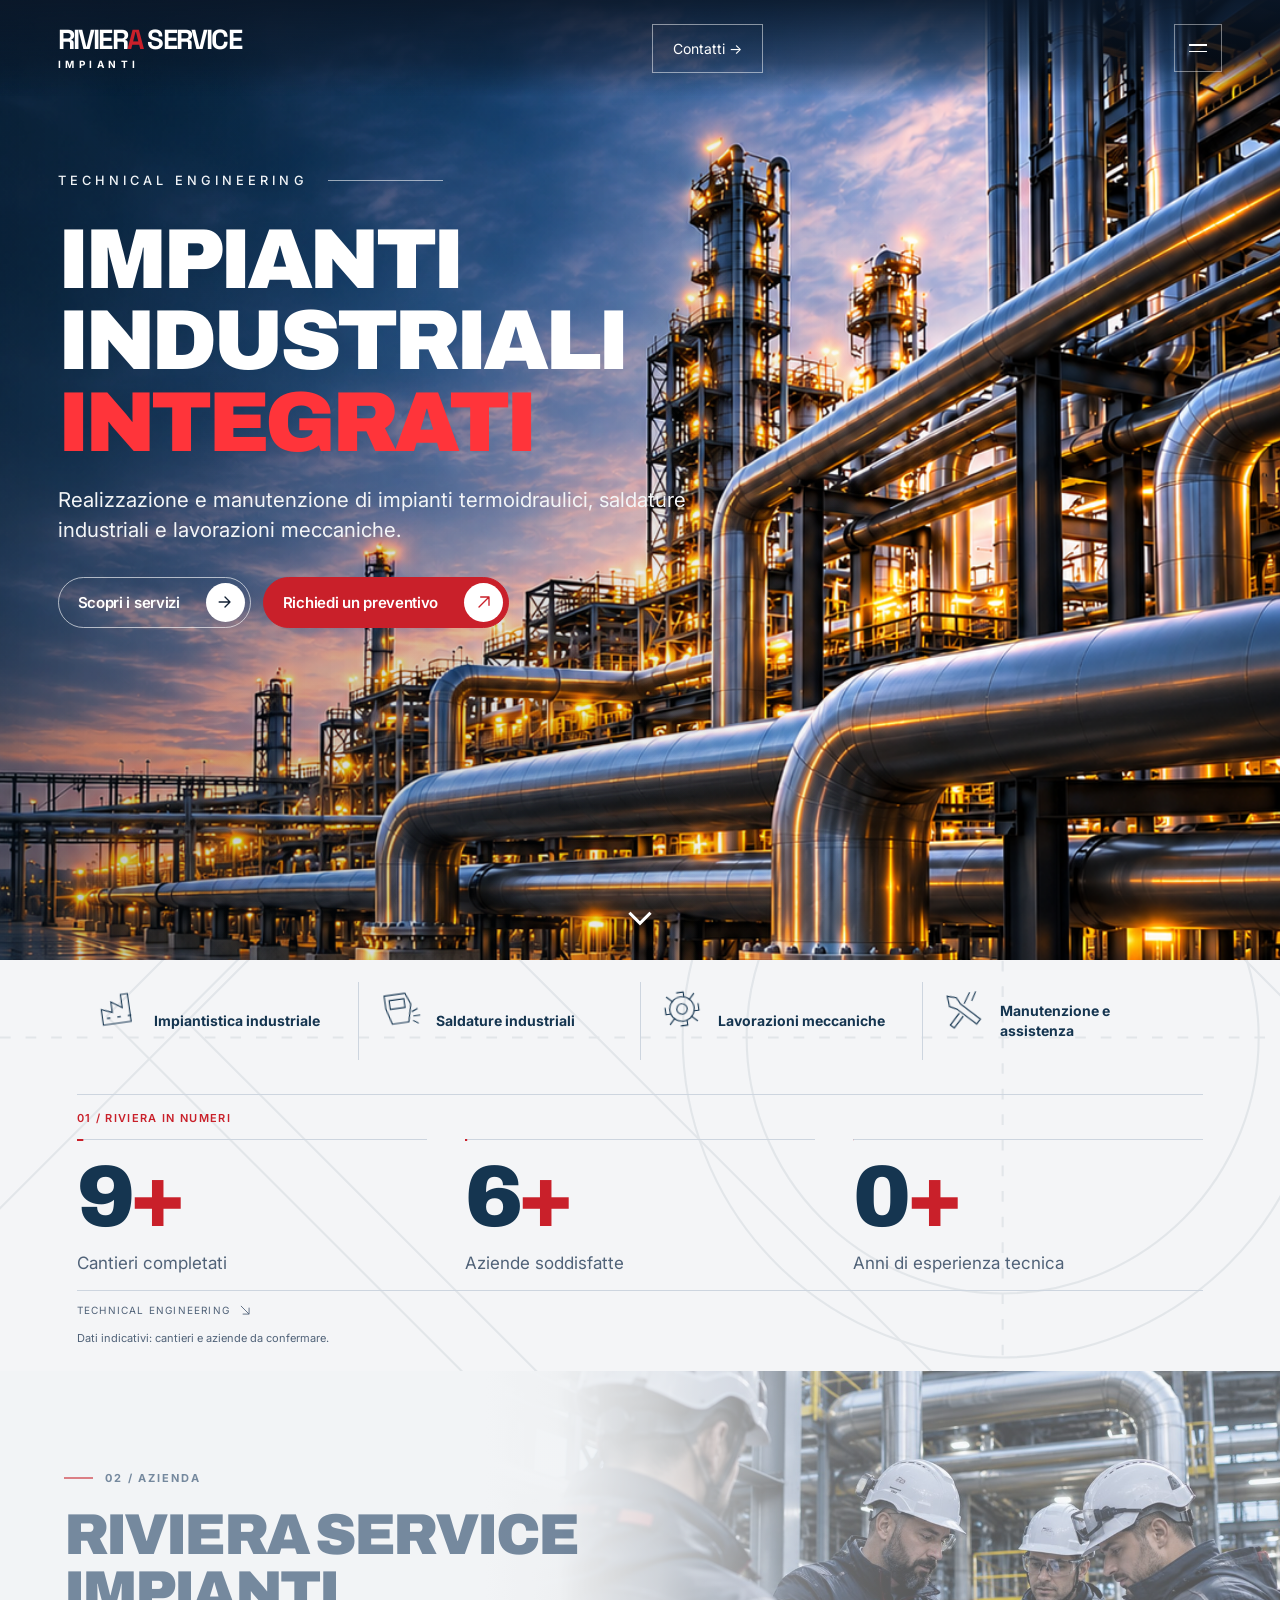
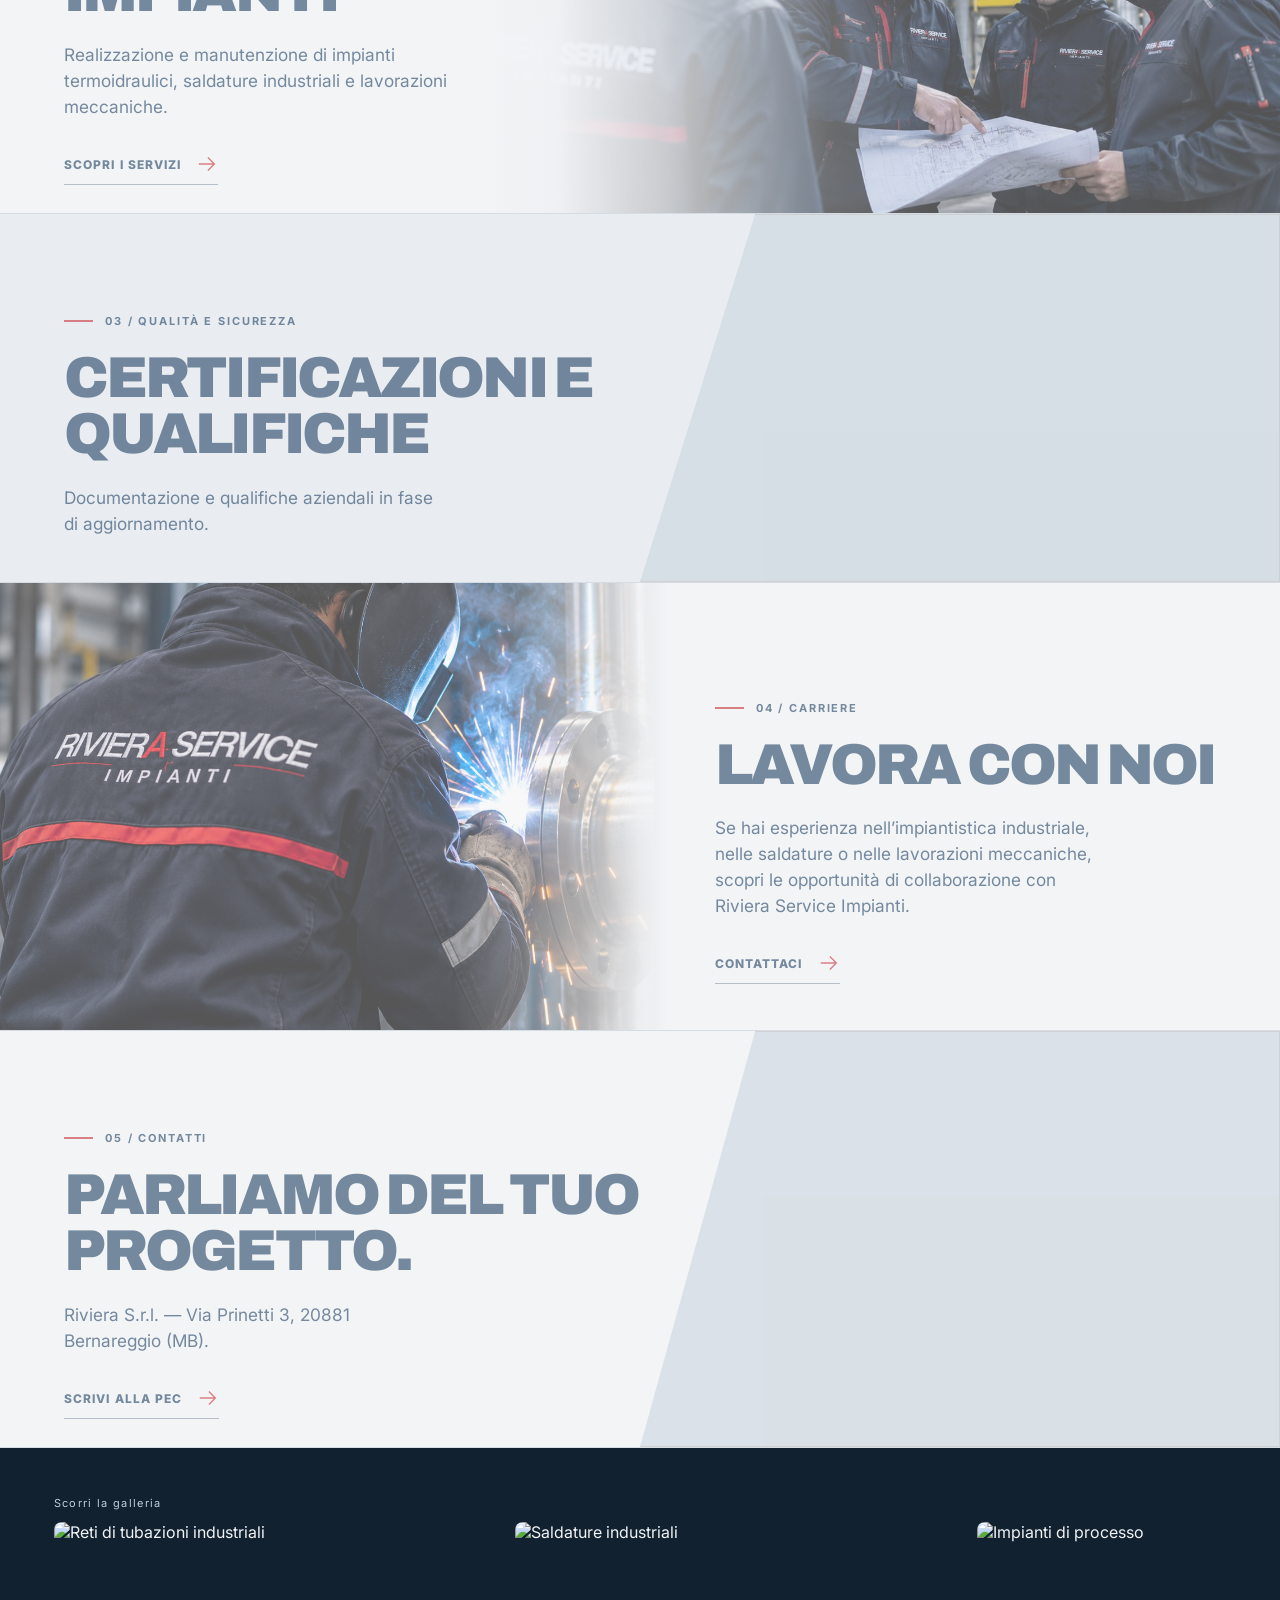
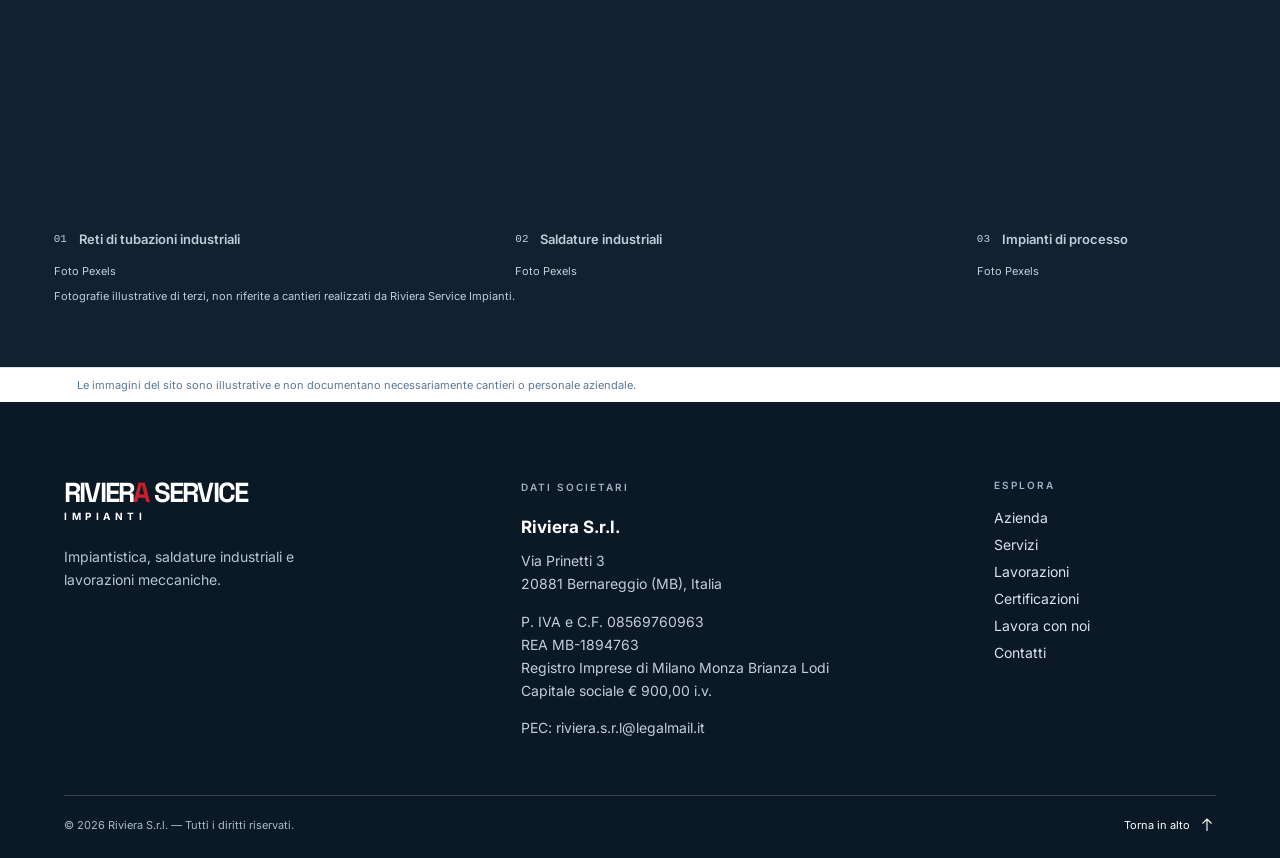
==== commit e546fed7: "Connect quote CTA to accessible draft request panel without data collection" ====
--- a/index.html
+++ b/index.html
@@ -83,5 +83,23 @@
 .hero .reveal-link.primary-link.quote-link:is(:hover,:focus-visible,:active){color:#122034;border-color:#fff}
 .hero .reveal-link.primary-link.quote-link:is(:hover,:focus-visible,:active) .reveal-arrow{background:#c9202a;color:#fff}
 @media(max-width:759px){.hero .reveal-actions{flex-direction:column;align-items:flex-start;gap:9px}.hero .reveal-link.primary-link{min-height:48px;gap:18px;font-size:14px}.hero .reveal-link.primary-link .reveal-arrow{width:36px;height:36px;flex-basis:36px}}
+</style><style id="quote-panel-style">
+#preventivo{position:fixed;inset:0 0 0 auto;margin:0;width:min(100%,590px);max-width:100%;height:100%;max-height:100%;border:0;padding:0;background:#f4f5f7;color:#153550;overflow:auto;box-shadow:-12px 0 60px #0003}
+#preventivo::backdrop{background:#081725a6}
+#preventivo[open]{animation:quote-enter .45s cubic-bezier(.16,1,.3,1) both}
+@keyframes quote-enter{from{transform:translateX(100%)}to{transform:translateX(0)}}
+#preventivo .qp-inner{padding:clamp(24px,5vw,48px);min-height:100%;box-sizing:border-box}
+#preventivo .qp-top{display:flex;justify-content:space-between;align-items:center;border-bottom:1px solid #cdd5df;padding-bottom:16px;margin-bottom:28px;font-size:13px;font-weight:800;letter-spacing:.08em}
+#preventivo .qp-close{border:1px solid #cdd5df;background:transparent;color:#153550;border-radius:50%;width:44px;height:44px;display:grid;place-items:center;cursor:pointer;font-size:24px}
+#preventivo .qp-kicker{font-size:11px;letter-spacing:.13em;color:#c9202a;font-weight:700}
+#preventivo h2{font:900 clamp(32px,6vw,48px)/1.04 Archivo,Arial,sans-serif;letter-spacing:-.045em;margin:14px 0}
+#preventivo p{font-size:14px;line-height:1.5;color:#506278}
+#preventivo .qp-fields{display:grid;gap:15px;margin:24px 0}
+#preventivo label{display:grid;gap:6px;font-size:13px;font-weight:600}
+#preventivo input,#preventivo select,#preventivo textarea{box-sizing:border-box;width:100%;min-width:0;border:1px solid #bcc9d5;background:white;color:#153550;font:inherit;font-size:16px;border-radius:4px;padding:12px}
+#preventivo .qp-note{border-left:2px solid #c9202a;padding-left:12px;margin:18px 0}
+#preventivo .qp-submit{display:block;width:100%;padding:15px;border:0;border-radius:999px;background:#d8dde3;color:#536479;font:600 14px Inter,Arial,sans-serif;cursor:not-allowed}
+#preventivo :focus-visible{outline:2px solid #c9202a;outline-offset:3px}
+@media(prefers-reduced-motion:reduce){#preventivo[open]{animation:none}}
 </style></head><body><header><a class="logo" href="#home" aria-label="Riviera Service Impianti — Home"><span class="logo-main">RIVIER<b>A</b> SERVICE</span><small>IMPIANTI</small></a><nav aria-label="Navigazione principale"><a href="#home">Home</a><a href="#azienda">Chi siamo</a><a href="#progetti">Servizi</a><a href="#progetti">Lavorazioni</a><a href="#certificazioni">Certificazioni</a><a href="#lavora">Lavora con noi</a></nav><a class="cta" href="#contatti">Contatti →</a><button class="menu" aria-expanded="false" aria-controls="mobileNav" aria-haspopup="dialog" type="button"><span class="menu-label">Menu</span><span class="menu-icon" aria-hidden="true"><i></i><i></i></span></button>
-</header><dialog id="mobileNav" class="engineering-menu" aria-label="Navigazione principale"><div class="engineering-menu-photo"><a class="logo overlay-logo" href="#home" aria-label="Riviera Service Impianti — Home"><span class="logo-main">RIVIER<b>A</b> SERVICE</span><small>IMPIANTI</small></a><div class="engineering-photo-label">TECHNICAL<br>ENGINEERING <i></i></div></div><div class="engineering-menu-content"><div class="engineering-menu-top"><span>01 / NAVIGAZIONE</span><button class="engineering-close" type="button" autofocus aria-label="Chiudi menu"><span class="close-label">Chiudi</span><svg aria-hidden="true" viewBox="0 0 24 24" fill="none" stroke="currentColor" stroke-width="1.5" stroke-linecap="round"><path d="m5 5 14 14M19 5 5 19"/></svg></button></div><nav aria-label="Sezioni del sito" class="engineering-links"><a href="#home" style="--order:0"><span class="engineering-index">01 <i></i></span><span class="engineering-word">Home</span><span class="engineering-arrow" aria-hidden="true"><svg viewBox="0 0 24 24" fill="none" stroke="currentColor" stroke-width="1.5" stroke-linecap="round" stroke-linejoin="round"><path d="M3 12h17m-7-7 7 7-7 7"/></svg></span></a><a href="#azienda" style="--order:1"><span class="engineering-index">02 <i></i></span><span class="engineering-word">Azienda</span><span class="engineering-arrow" aria-hidden="true"><svg viewBox="0 0 24 24" fill="none" stroke="currentColor" stroke-width="1.5" stroke-linecap="round" stroke-linejoin="round"><path d="M3 12h17m-7-7 7 7-7 7"/></svg></span></a><a href="#progetti" style="--order:2"><span class="engineering-index">03 <i></i></span><span class="engineering-word">Servizi</span><span class="engineering-arrow" aria-hidden="true"><svg viewBox="0 0 24 24" fill="none" stroke="currentColor" stroke-width="1.5" stroke-linecap="round" stroke-linejoin="round"><path d="M3 12h17m-7-7 7 7-7 7"/></svg></span></a><a href="#progetti" style="--order:3"><span class="engineering-index">04 <i></i></span><span class="engineering-word">Lavorazioni</span><span class="engineering-arrow" aria-hidden="true"><svg viewBox="0 0 24 24" fill="none" stroke="currentColor" stroke-width="1.5" stroke-linecap="round" stroke-linejoin="round"><path d="M3 12h17m-7-7 7 7-7 7"/></svg></span></a><a href="#certificazioni" style="--order:4"><span class="engineering-index">05 <i></i></span><span class="engineering-word">Certificazioni</span><span class="engineering-arrow" aria-hidden="true"><svg viewBox="0 0 24 24" fill="none" stroke="currentColor" stroke-width="1.5" stroke-linecap="round" stroke-linejoin="round"><path d="M3 12h17m-7-7 7 7-7 7"/></svg></span></a><a href="#lavora" style="--order:5"><span class="engineering-index">06 <i></i></span><span class="engineering-word">Lavora con noi</span><span class="engineering-arrow" aria-hidden="true"><svg viewBox="0 0 24 24" fill="none" stroke="currentColor" stroke-width="1.5" stroke-linecap="round" stroke-linejoin="round"><path d="M3 12h17m-7-7 7 7-7 7"/></svg></span></a><a href="#contatti" style="--order:6"><span class="engineering-index">07 <i></i></span><span class="engineering-word">Contatti</span><span class="engineering-arrow" aria-hidden="true"><svg viewBox="0 0 24 24" fill="none" stroke="currentColor" stroke-width="1.5" stroke-linecap="round" stroke-linejoin="round"><path d="M3 12h17m-7-7 7 7-7 7"/></svg></span></a></nav><div class="engineering-menu-footer">IMPIANTI INDUSTRIALI <b>/</b> MANUTENZIONE <b>/</b> INTEGRAZIONE</div></div></dialog><main><section class="hero" id="home"><div class="intro"><div class="eyebrow">Technical Engineering</div><h1><span class="title-mask"><span class="title-rise">Impianti</span></span><span class="title-mask"><span class="title-rise">industriali</span></span><span class="title-mask hero-accent"><span class="title-rise">integrati</span></span></h1><p>Realizzazione e manutenzione di impianti termoidraulici, saldature industriali e lavorazioni meccaniche.</p><div class="actions reveal-actions"><a class="reveal-link primary-link" href="#progetti"><span class="reveal-label">Scopri i servizi</span><span class="reveal-arrow"><svg viewBox="0 0 24 24" width="20" height="20" fill="none" aria-hidden="true"><path d="M5 12h13m-6-6 6 6-6 6" stroke="currentColor" stroke-width="1.6" stroke-linecap="round" stroke-linejoin="round"/></svg></span></a><a class="reveal-link primary-link quote-link" href="#contatti"><span class="reveal-label">Richiedi un preventivo</span><span class="reveal-arrow"><svg viewBox="0 0 24 24" width="20" height="20" fill="none" aria-hidden="true"><path d="M6 18L18 6M8 6h10v10" stroke="currentColor" stroke-width="1.6" stroke-linecap="round" stroke-linejoin="round"/></svg></span></a></div></div><div class="art" role="img" aria-label="Illustrazione di un impianto industriale al tramonto"><div class="art-layer"></div></div><a class="hero-scroll" href="#progetti" aria-label="Scorri alla sezione lavorazioni">⌄</a></section><div class="engineering-chapter"><div class="strip"><a href="#progetti"><svg viewBox="0 0 48 48"><path d="M5 40V22l12 5V15l12 8V8h8v32zM10 33h4m8 0h4m8 0h4"/></svg>Impiantistica industriale</a><a href="#progetti"><svg viewBox="0 0 48 48"><path d="M8 7h24l5 13-5 20H13L8 22zM13 13h17v10H13zM37 29l7-3m-6 8h8m-9 5 6 4"/></svg>Saldature industriali</a><a href="#progetti"><svg viewBox="0 0 48 48"><circle cx="24" cy="24" r="14"/><circle cx="24" cy="24" r="6"/><path d="M20 5h8v6m-8 32h8v-6M5 20v8h6m32-8v8h-6M8 8l7 7m18 18 7 7M8 40l7-7m18-18 7-7"/></svg>Lavorazioni meccaniche</a><a href="#progetti"><svg viewBox="0 0 48 48"><path d="M7 7l10 3 4 8 20 20-5 5-20-20-8-4zM33 6l-8 12m-7 10L6 40l4 4 12-12M40 6l-6 10"/></svg>Manutenzione e assistenza</a></div><section class="riviera-metrics rm-symmetric" aria-label="Riviera in numeri"><div class="rm-lead"><p class="rm-kicker">01 / RIVIERA IN NUMERI</p></div><div class="rm-side"><div class="rm-grid"><div class="rm-item"><strong class="rm-number"><span data-rm-count="50">50</span><span class="rm-plus">+</span></strong><p class="rm-label">Cantieri completati</p></div><div class="rm-item"><strong class="rm-number"><span data-rm-count="100">100</span><span class="rm-plus">+</span></strong><p class="rm-label">Aziende soddisfatte</p></div><div class="rm-item"><strong class="rm-number"><span data-rm-count="30">30</span><span class="rm-plus">+</span></strong><p class="rm-label">Anni di esperienza tecnica</p></div></div><p class="rm-footer">TECHNICAL ENGINEERING <svg aria-hidden="true" width="14" height="14" viewBox="0 0 24 24" fill="none" stroke="currentColor" stroke-width="1.5"><path d="M5 5l14 14M8 19h11V8"/></svg></p><p class="rm-note">Dati indicativi: cantieri e aziende da confermare.</p></div></section></div><section class="section editorial-section" id="azienda"><div class="editorial-copy"><div class="eyebrow">02 / Azienda</div><h2>Riviera Service Impianti</h2><p>Realizzazione e manutenzione di impianti termoidraulici, saldature industriali e lavorazioni meccaniche.</p><a class="editorial-link" href="#progetti">Scopri i servizi<svg viewBox="0 0 24 24" width="22" height="22" fill="none" stroke="currentColor" stroke-width="1.5" aria-hidden="true"><path d="M3 12h17m-7-7 7 7-7 7"/></svg></a></div><figure class="editorial-image"><img src="riviera-team.jpg" alt="Illustrazione di una squadra di tecnici Riviera" loading="lazy" decoding="async" style="object-position:30% center"></figure></section><section class="section editorial-section" id="certificazioni"><div class="editorial-copy"><div class="eyebrow">03 / Qualità e sicurezza</div><h2>Certificazioni e qualifiche</h2><p>Documentazione e qualifiche aziendali in fase di aggiornamento.</p></div><figure class="editorial-image"><img src="https://images.pexels.com/photos/33514501/pexels-photo-33514501.jpeg?auto=compress&amp;cs=tinysrgb&amp;w=1200" alt="" loading="lazy" decoding="async"></figure></section><section class="section editorial-section" id="lavora"><div class="editorial-copy"><div class="eyebrow">04 / Carriere</div><h2>Lavora con noi</h2><p>Se hai esperienza nell’impiantistica industriale, nelle saldature o nelle lavorazioni meccaniche, scopri le opportunità di collaborazione con Riviera Service Impianti.</p><a class="editorial-link" href="#contatti">Contattaci<svg viewBox="0 0 24 24" width="22" height="22" fill="none" stroke="currentColor" stroke-width="1.5" aria-hidden="true"><path d="M3 12h17m-7-7 7 7-7 7"/></svg></a></div><figure class="editorial-image"><img src="F1D73222-F3F3-4650-9126-D4F8FD7CAF8A.PNG" alt="Illustrazione di un saldatore con divisa Riviera" loading="lazy" decoding="async" style="object-position:30% center"></figure></section><section class="section editorial-section" id="contatti"><div class="editorial-copy"><div class="eyebrow">05 / Contatti</div><h2>Parliamo del tuo progetto.</h2><p>Riviera S.r.l. — Via Prinetti 3, 20881 Bernareggio (MB).</p><a class="editorial-link" href="mailto:riviera.s.r.l@legalmail.it">Scrivi alla PEC<svg viewBox="0 0 24 24" width="22" height="22" fill="none" stroke="currentColor" stroke-width="1.5" aria-hidden="true"><path d="M3 12h17m-7-7 7 7-7 7"/></svg></a></div><figure class="editorial-image"><img src="https://images.pexels.com/photos/5884386/pexels-photo-5884386.jpeg?auto=compress&amp;cs=tinysrgb&amp;w=1200" alt="" loading="lazy" decoding="async"></figure></section><section class="section" id="progetti" aria-label="Impianti e lavorazioni"><div class="project-gallery" aria-label="Galleria illustrativa delle lavorazioni industriali"><div class="gallery-toolbar"><span>Scorri la galleria</span></div><div class="gallery-track" tabindex="0" aria-label="Scorri orizzontalmente per esplorare le immagini"><figure class="gallery-slide"><img src="https://images.pexels.com/photos/36824351/pexels-photo-36824351.jpeg?auto=compress&amp;cs=tinysrgb&amp;w=1400" alt="Reti di tubazioni industriali" loading="lazy" decoding="async" width="1200" height="800" referrerpolicy="no-referrer"><figcaption><span>01</span>Reti di tubazioni industriali</figcaption><a class="photo-credit" style="font-size:11px;color:#506278" href="https://www.pexels.com/photo/industrial-complex-with-stainless-steel-pipes-36824351/" target="_blank" rel="noopener">Foto Pexels</a></figure><figure class="gallery-slide"><img src="https://images.pexels.com/photos/2480481/pexels-photo-2480481.jpeg?auto=compress&amp;cs=tinysrgb&amp;w=1400" alt="Saldature industriali" loading="lazy" decoding="async" width="1200" height="800" referrerpolicy="no-referrer"><figcaption><span>02</span>Saldature industriali</figcaption><a class="photo-credit" style="font-size:11px;color:#506278" href="https://www.pexels.com/photo/man-welding-on-gray-metal-sheet-2480481/" target="_blank" rel="noopener">Foto Pexels</a></figure><figure class="gallery-slide"><img src="https://images.pexels.com/photos/5884386/pexels-photo-5884386.jpeg?auto=compress&amp;cs=tinysrgb&amp;w=1400" alt="Impianti di processo" loading="lazy" decoding="async" width="1200" height="800" referrerpolicy="no-referrer"><figcaption><span>03</span>Impianti di processo</figcaption><a class="photo-credit" style="font-size:11px;color:#506278" href="https://www.pexels.com/photo/inside-a-petrochemical-industry-5884386/" target="_blank" rel="noopener">Foto Pexels</a></figure><figure class="gallery-slide"><img src="https://images.pexels.com/photos/33514501/pexels-photo-33514501.jpeg?auto=compress&amp;cs=tinysrgb&amp;w=1400" alt="Centrali tecnologiche" loading="lazy" decoding="async" width="1200" height="800" referrerpolicy="no-referrer"><figcaption><span>04</span>Centrali tecnologiche</figcaption><a class="photo-credit" style="font-size:11px;color:#506278" href="https://www.pexels.com/photo/stainless-steel-industrial-equipment-in-a-factory-33514501/" target="_blank" rel="noopener">Foto Pexels</a></figure></div><small class="gallery-note">Fotografie illustrative di terzi, non riferite a cantieri realizzati da Riviera Service Impianti.</small></div></section><p class="gallery-note" style="margin:0;padding:10px 6%;font-size:11px">Le immagini del sito sono illustrative e non documentano necessariamente cantieri o personale aziendale.</p></main><footer class="site-footer"><div class="footer-main"><div class="footer-brand"><a class="logo" href="#home" aria-label="Riviera Service Impianti — Home"><span class="logo-main">RIVIER<b>A</b> SERVICE</span><small>IMPIANTI</small></a><p>Impiantistica, saldature industriali e lavorazioni meccaniche.</p></div><div class="footer-details"><h3>DATI SOCIETARI</h3><strong>Riviera S.r.l.</strong><address>Via Prinetti 3<br>20881 Bernareggio (MB), Italia</address><p>P. IVA e C.F. 08569760963<br>REA MB-1894763<br>Registro Imprese di Milano Monza Brianza Lodi<br>Capitale sociale € 900,00 i.v.</p><p>PEC: <a href="mailto:riviera.s.r.l@legalmail.it">riviera.s.r.l@legalmail.it</a></p></div><nav class="footer-nav" aria-label="Collegamenti utili"><h3>ESPLORA</h3><a href="#azienda">Azienda</a><a href="#progetti">Servizi</a><a href="#progetti">Lavorazioni</a><a href="#certificazioni">Certificazioni</a><a href="#lavora">Lavora con noi</a><a href="#contatti">Contatti</a></nav></div><div class="footer-bottom"><span>© 2026 Riviera S.r.l. — Tutti i diritti riservati.</span><a href="#home" class="footer-up">Torna in alto <svg aria-hidden="true" viewBox="0 0 24 24" width="18" height="18" fill="none" stroke="currentColor" stroke-width="1.5"><path d="M12 20V4m-6 6 6-6 6 6"/></svg></a></div></footer><script src="menu.js?v=engineering-02" defer></script><script src="motion.js" defer></script><script>(()=>{const s=document.querySelector('.riviera-metrics');if(!s)return;const lead=s.querySelector('.rm-lead'),items=[...s.querySelectorAll('.rm-item')],counts=[...s.querySelectorAll('[data-rm-count]')],reduced=matchMedia('(prefers-reduced-motion: reduce)');let raf=0,started=null;const clamp=x=>Math.max(0,Math.min(1,x)),smooth=x=>{x=clamp(x);return x*x*(3-2*x)};function paint(now){raf=0;const rect=s.getBoundingClientRect(),p=clamp((innerHeight-rect.top)/(innerHeight*.7));const phase=(a,b)=>reduced.matches?1:smooth((p-a)/(b-a));lead.style.setProperty('--rm-panel',phase(0,.38));if(started===null&&rect.top<innerHeight*.85&&rect.bottom>0)started=now;let running=false;counts.forEach((el,i)=>{const t=reduced.matches?1:started===null?0:clamp((now-started-i*350)/3000),v=String(Math.round(Number(el.dataset.rmCount)*smooth(t)));if(el.textContent!==v)el.textContent=v;if(items[i])items[i].style.setProperty('--rm-line',smooth(t));if(started!==null&&t<1)running=true;});if(running&&!reduced.matches)schedule();}function schedule(){if(!raf)raf=requestAnimationFrame(paint)}addEventListener('scroll',schedule,{passive:true});addEventListener('resize',schedule,{passive:true});reduced.addEventListener('change',schedule);schedule()})();</script></body></html>+</header><dialog id="mobileNav" class="engineering-menu" aria-label="Navigazione principale"><div class="engineering-menu-photo"><a class="logo overlay-logo" href="#home" aria-label="Riviera Service Impianti — Home"><span class="logo-main">RIVIER<b>A</b> SERVICE</span><small>IMPIANTI</small></a><div class="engineering-photo-label">TECHNICAL<br>ENGINEERING <i></i></div></div><div class="engineering-menu-content"><div class="engineering-menu-top"><span>01 / NAVIGAZIONE</span><button class="engineering-close" type="button" autofocus aria-label="Chiudi menu"><span class="close-label">Chiudi</span><svg aria-hidden="true" viewBox="0 0 24 24" fill="none" stroke="currentColor" stroke-width="1.5" stroke-linecap="round"><path d="m5 5 14 14M19 5 5 19"/></svg></button></div><nav aria-label="Sezioni del sito" class="engineering-links"><a href="#home" style="--order:0"><span class="engineering-index">01 <i></i></span><span class="engineering-word">Home</span><span class="engineering-arrow" aria-hidden="true"><svg viewBox="0 0 24 24" fill="none" stroke="currentColor" stroke-width="1.5" stroke-linecap="round" stroke-linejoin="round"><path d="M3 12h17m-7-7 7 7-7 7"/></svg></span></a><a href="#azienda" style="--order:1"><span class="engineering-index">02 <i></i></span><span class="engineering-word">Azienda</span><span class="engineering-arrow" aria-hidden="true"><svg viewBox="0 0 24 24" fill="none" stroke="currentColor" stroke-width="1.5" stroke-linecap="round" stroke-linejoin="round"><path d="M3 12h17m-7-7 7 7-7 7"/></svg></span></a><a href="#progetti" style="--order:2"><span class="engineering-index">03 <i></i></span><span class="engineering-word">Servizi</span><span class="engineering-arrow" aria-hidden="true"><svg viewBox="0 0 24 24" fill="none" stroke="currentColor" stroke-width="1.5" stroke-linecap="round" stroke-linejoin="round"><path d="M3 12h17m-7-7 7 7-7 7"/></svg></span></a><a href="#progetti" style="--order:3"><span class="engineering-index">04 <i></i></span><span class="engineering-word">Lavorazioni</span><span class="engineering-arrow" aria-hidden="true"><svg viewBox="0 0 24 24" fill="none" stroke="currentColor" stroke-width="1.5" stroke-linecap="round" stroke-linejoin="round"><path d="M3 12h17m-7-7 7 7-7 7"/></svg></span></a><a href="#certificazioni" style="--order:4"><span class="engineering-index">05 <i></i></span><span class="engineering-word">Certificazioni</span><span class="engineering-arrow" aria-hidden="true"><svg viewBox="0 0 24 24" fill="none" stroke="currentColor" stroke-width="1.5" stroke-linecap="round" stroke-linejoin="round"><path d="M3 12h17m-7-7 7 7-7 7"/></svg></span></a><a href="#lavora" style="--order:5"><span class="engineering-index">06 <i></i></span><span class="engineering-word">Lavora con noi</span><span class="engineering-arrow" aria-hidden="true"><svg viewBox="0 0 24 24" fill="none" stroke="currentColor" stroke-width="1.5" stroke-linecap="round" stroke-linejoin="round"><path d="M3 12h17m-7-7 7 7-7 7"/></svg></span></a><a href="#contatti" style="--order:6"><span class="engineering-index">07 <i></i></span><span class="engineering-word">Contatti</span><span class="engineering-arrow" aria-hidden="true"><svg viewBox="0 0 24 24" fill="none" stroke="currentColor" stroke-width="1.5" stroke-linecap="round" stroke-linejoin="round"><path d="M3 12h17m-7-7 7 7-7 7"/></svg></span></a></nav><div class="engineering-menu-footer">IMPIANTI INDUSTRIALI <b>/</b> MANUTENZIONE <b>/</b> INTEGRAZIONE</div></div></dialog><main><section class="hero" id="home"><div class="intro"><div class="eyebrow">Technical Engineering</div><h1><span class="title-mask"><span class="title-rise">Impianti</span></span><span class="title-mask"><span class="title-rise">industriali</span></span><span class="title-mask hero-accent"><span class="title-rise">integrati</span></span></h1><p>Realizzazione e manutenzione di impianti termoidraulici, saldature industriali e lavorazioni meccaniche.</p><div class="actions reveal-actions"><a class="reveal-link primary-link" href="#progetti"><span class="reveal-label">Scopri i servizi</span><span class="reveal-arrow"><svg viewBox="0 0 24 24" width="20" height="20" fill="none" aria-hidden="true"><path d="M5 12h13m-6-6 6 6-6 6" stroke="currentColor" stroke-width="1.6" stroke-linecap="round" stroke-linejoin="round"/></svg></span></a><a class="reveal-link primary-link quote-link" href="#preventivo" aria-haspopup="dialog"><span class="reveal-label">Richiedi un preventivo</span><span class="reveal-arrow"><svg viewBox="0 0 24 24" width="20" height="20" fill="none" aria-hidden="true"><path d="M6 18L18 6M8 6h10v10" stroke="currentColor" stroke-width="1.6" stroke-linecap="round" stroke-linejoin="round"/></svg></span></a></div></div><div class="art" role="img" aria-label="Illustrazione di un impianto industriale al tramonto"><div class="art-layer"></div></div><a class="hero-scroll" href="#progetti" aria-label="Scorri alla sezione lavorazioni">⌄</a></section><div class="engineering-chapter"><div class="strip"><a href="#progetti"><svg viewBox="0 0 48 48"><path d="M5 40V22l12 5V15l12 8V8h8v32zM10 33h4m8 0h4m8 0h4"/></svg>Impiantistica industriale</a><a href="#progetti"><svg viewBox="0 0 48 48"><path d="M8 7h24l5 13-5 20H13L8 22zM13 13h17v10H13zM37 29l7-3m-6 8h8m-9 5 6 4"/></svg>Saldature industriali</a><a href="#progetti"><svg viewBox="0 0 48 48"><circle cx="24" cy="24" r="14"/><circle cx="24" cy="24" r="6"/><path d="M20 5h8v6m-8 32h8v-6M5 20v8h6m32-8v8h-6M8 8l7 7m18 18 7 7M8 40l7-7m18-18 7-7"/></svg>Lavorazioni meccaniche</a><a href="#progetti"><svg viewBox="0 0 48 48"><path d="M7 7l10 3 4 8 20 20-5 5-20-20-8-4zM33 6l-8 12m-7 10L6 40l4 4 12-12M40 6l-6 10"/></svg>Manutenzione e assistenza</a></div><section class="riviera-metrics rm-symmetric" aria-label="Riviera in numeri"><div class="rm-lead"><p class="rm-kicker">01 / RIVIERA IN NUMERI</p></div><div class="rm-side"><div class="rm-grid"><div class="rm-item"><strong class="rm-number"><span data-rm-count="50">50</span><span class="rm-plus">+</span></strong><p class="rm-label">Cantieri completati</p></div><div class="rm-item"><strong class="rm-number"><span data-rm-count="100">100</span><span class="rm-plus">+</span></strong><p class="rm-label">Aziende soddisfatte</p></div><div class="rm-item"><strong class="rm-number"><span data-rm-count="30">30</span><span class="rm-plus">+</span></strong><p class="rm-label">Anni di esperienza tecnica</p></div></div><p class="rm-footer">TECHNICAL ENGINEERING <svg aria-hidden="true" width="14" height="14" viewBox="0 0 24 24" fill="none" stroke="currentColor" stroke-width="1.5"><path d="M5 5l14 14M8 19h11V8"/></svg></p><p class="rm-note">Dati indicativi: cantieri e aziende da confermare.</p></div></section></div><section class="section editorial-section" id="azienda"><div class="editorial-copy"><div class="eyebrow">02 / Azienda</div><h2>Riviera Service Impianti</h2><p>Realizzazione e manutenzione di impianti termoidraulici, saldature industriali e lavorazioni meccaniche.</p><a class="editorial-link" href="#progetti">Scopri i servizi<svg viewBox="0 0 24 24" width="22" height="22" fill="none" stroke="currentColor" stroke-width="1.5" aria-hidden="true"><path d="M3 12h17m-7-7 7 7-7 7"/></svg></a></div><figure class="editorial-image"><img src="riviera-team.jpg" alt="Illustrazione di una squadra di tecnici Riviera" loading="lazy" decoding="async" style="object-position:30% center"></figure></section><section class="section editorial-section" id="certificazioni"><div class="editorial-copy"><div class="eyebrow">03 / Qualità e sicurezza</div><h2>Certificazioni e qualifiche</h2><p>Documentazione e qualifiche aziendali in fase di aggiornamento.</p></div><figure class="editorial-image"><img src="https://images.pexels.com/photos/33514501/pexels-photo-33514501.jpeg?auto=compress&amp;cs=tinysrgb&amp;w=1200" alt="" loading="lazy" decoding="async"></figure></section><section class="section editorial-section" id="lavora"><div class="editorial-copy"><div class="eyebrow">04 / Carriere</div><h2>Lavora con noi</h2><p>Se hai esperienza nell’impiantistica industriale, nelle saldature o nelle lavorazioni meccaniche, scopri le opportunità di collaborazione con Riviera Service Impianti.</p><a class="editorial-link" href="#contatti">Contattaci<svg viewBox="0 0 24 24" width="22" height="22" fill="none" stroke="currentColor" stroke-width="1.5" aria-hidden="true"><path d="M3 12h17m-7-7 7 7-7 7"/></svg></a></div><figure class="editorial-image"><img src="F1D73222-F3F3-4650-9126-D4F8FD7CAF8A.PNG" alt="Illustrazione di un saldatore con divisa Riviera" loading="lazy" decoding="async" style="object-position:30% center"></figure></section><section class="section editorial-section" id="contatti"><div class="editorial-copy"><div class="eyebrow">05 / Contatti</div><h2>Parliamo del tuo progetto.</h2><p>Riviera S.r.l. — Via Prinetti 3, 20881 Bernareggio (MB).</p><a class="editorial-link" href="mailto:riviera.s.r.l@legalmail.it">Scrivi alla PEC<svg viewBox="0 0 24 24" width="22" height="22" fill="none" stroke="currentColor" stroke-width="1.5" aria-hidden="true"><path d="M3 12h17m-7-7 7 7-7 7"/></svg></a></div><figure class="editorial-image"><img src="https://images.pexels.com/photos/5884386/pexels-photo-5884386.jpeg?auto=compress&amp;cs=tinysrgb&amp;w=1200" alt="" loading="lazy" decoding="async"></figure></section><section class="section" id="progetti" aria-label="Impianti e lavorazioni"><div class="project-gallery" aria-label="Galleria illustrativa delle lavorazioni industriali"><div class="gallery-toolbar"><span>Scorri la galleria</span></div><div class="gallery-track" tabindex="0" aria-label="Scorri orizzontalmente per esplorare le immagini"><figure class="gallery-slide"><img src="https://images.pexels.com/photos/36824351/pexels-photo-36824351.jpeg?auto=compress&amp;cs=tinysrgb&amp;w=1400" alt="Reti di tubazioni industriali" loading="lazy" decoding="async" width="1200" height="800" referrerpolicy="no-referrer"><figcaption><span>01</span>Reti di tubazioni industriali</figcaption><a class="photo-credit" style="font-size:11px;color:#506278" href="https://www.pexels.com/photo/industrial-complex-with-stainless-steel-pipes-36824351/" target="_blank" rel="noopener">Foto Pexels</a></figure><figure class="gallery-slide"><img src="https://images.pexels.com/photos/2480481/pexels-photo-2480481.jpeg?auto=compress&amp;cs=tinysrgb&amp;w=1400" alt="Saldature industriali" loading="lazy" decoding="async" width="1200" height="800" referrerpolicy="no-referrer"><figcaption><span>02</span>Saldature industriali</figcaption><a class="photo-credit" style="font-size:11px;color:#506278" href="https://www.pexels.com/photo/man-welding-on-gray-metal-sheet-2480481/" target="_blank" rel="noopener">Foto Pexels</a></figure><figure class="gallery-slide"><img src="https://images.pexels.com/photos/5884386/pexels-photo-5884386.jpeg?auto=compress&amp;cs=tinysrgb&amp;w=1400" alt="Impianti di processo" loading="lazy" decoding="async" width="1200" height="800" referrerpolicy="no-referrer"><figcaption><span>03</span>Impianti di processo</figcaption><a class="photo-credit" style="font-size:11px;color:#506278" href="https://www.pexels.com/photo/inside-a-petrochemical-industry-5884386/" target="_blank" rel="noopener">Foto Pexels</a></figure><figure class="gallery-slide"><img src="https://images.pexels.com/photos/33514501/pexels-photo-33514501.jpeg?auto=compress&amp;cs=tinysrgb&amp;w=1400" alt="Centrali tecnologiche" loading="lazy" decoding="async" width="1200" height="800" referrerpolicy="no-referrer"><figcaption><span>04</span>Centrali tecnologiche</figcaption><a class="photo-credit" style="font-size:11px;color:#506278" href="https://www.pexels.com/photo/stainless-steel-industrial-equipment-in-a-factory-33514501/" target="_blank" rel="noopener">Foto Pexels</a></figure></div><small class="gallery-note">Fotografie illustrative di terzi, non riferite a cantieri realizzati da Riviera Service Impianti.</small></div></section><p class="gallery-note" style="margin:0;padding:10px 6%;font-size:11px">Le immagini del sito sono illustrative e non documentano necessariamente cantieri o personale aziendale.</p></main><footer class="site-footer"><div class="footer-main"><div class="footer-brand"><a class="logo" href="#home" aria-label="Riviera Service Impianti — Home"><span class="logo-main">RIVIER<b>A</b> SERVICE</span><small>IMPIANTI</small></a><p>Impiantistica, saldature industriali e lavorazioni meccaniche.</p></div><div class="footer-details"><h3>DATI SOCIETARI</h3><strong>Riviera S.r.l.</strong><address>Via Prinetti 3<br>20881 Bernareggio (MB), Italia</address><p>P. IVA e C.F. 08569760963<br>REA MB-1894763<br>Registro Imprese di Milano Monza Brianza Lodi<br>Capitale sociale € 900,00 i.v.</p><p>PEC: <a href="mailto:riviera.s.r.l@legalmail.it">riviera.s.r.l@legalmail.it</a></p></div><nav class="footer-nav" aria-label="Collegamenti utili"><h3>ESPLORA</h3><a href="#azienda">Azienda</a><a href="#progetti">Servizi</a><a href="#progetti">Lavorazioni</a><a href="#certificazioni">Certificazioni</a><a href="#lavora">Lavora con noi</a><a href="#contatti">Contatti</a></nav></div><div class="footer-bottom"><span>© 2026 Riviera S.r.l. — Tutti i diritti riservati.</span><a href="#home" class="footer-up">Torna in alto <svg aria-hidden="true" viewBox="0 0 24 24" width="18" height="18" fill="none" stroke="currentColor" stroke-width="1.5"><path d="M12 20V4m-6 6 6-6 6 6"/></svg></a></div></footer><script src="menu.js?v=engineering-02" defer></script><script src="motion.js" defer></script><script>(()=>{const s=document.querySelector('.riviera-metrics');if(!s)return;const lead=s.querySelector('.rm-lead'),items=[...s.querySelectorAll('.rm-item')],counts=[...s.querySelectorAll('[data-rm-count]')],reduced=matchMedia('(prefers-reduced-motion: reduce)');let raf=0,started=null;const clamp=x=>Math.max(0,Math.min(1,x)),smooth=x=>{x=clamp(x);return x*x*(3-2*x)};function paint(now){raf=0;const rect=s.getBoundingClientRect(),p=clamp((innerHeight-rect.top)/(innerHeight*.7));const phase=(a,b)=>reduced.matches?1:smooth((p-a)/(b-a));lead.style.setProperty('--rm-panel',phase(0,.38));if(started===null&&rect.top<innerHeight*.85&&rect.bottom>0)started=now;let running=false;counts.forEach((el,i)=>{const t=reduced.matches?1:started===null?0:clamp((now-started-i*350)/3000),v=String(Math.round(Number(el.dataset.rmCount)*smooth(t)));if(el.textContent!==v)el.textContent=v;if(items[i])items[i].style.setProperty('--rm-line',smooth(t));if(started!==null&&t<1)running=true;});if(running&&!reduced.matches)schedule();}function schedule(){if(!raf)raf=requestAnimationFrame(paint)}addEventListener('scroll',schedule,{passive:true});addEventListener('resize',schedule,{passive:true});reduced.addEventListener('change',schedule);schedule()})();</script><dialog id="preventivo" aria-labelledby="qp-title"><div class="qp-inner"><div class="qp-top"><span>RIVIERA SERVICE</span><button type="button" class="qp-close" aria-label="Chiudi richiesta preventivo" autofocus>×</button></div><div class="qp-kicker">01 / NUOVO PROGETTO</div><h2 id="qp-title">Parliamo del tuo progetto.</h2><p>Raccontaci le tue esigenze.</p><p class="qp-note" id="qp-note">Modulo in preparazione: l'invio delle richieste non è ancora attivo. Non inserire dati personali.</p><fieldset class="qp-fields" disabled style="border:0;padding:0;min-width:0"><label>Nome e cognome<input placeholder="Nome e cognome"></label><label>Azienda<input placeholder="Ragione sociale"></label><label>Email<input type="email" placeholder="Email aziendale"></label><label>Telefono<input type="tel" placeholder="+39"></label><label>Tipologia di intervento<select><option>Seleziona il servizio</option><option>Impiantistica industriale</option><option>Saldature industriali</option><option>Lavorazioni meccaniche</option><option>Manutenzione e assistenza</option><option>Altro</option></select></label><label>Luogo del cantiere<input placeholder="Comune e provincia"></label><label>Descrizione del progetto<textarea rows="4" placeholder="Descrivi l'intervento richiesto"></textarea></label><label>Documentazione tecnica<input type="file"></label></fieldset><button class="qp-submit" type="button" disabled aria-describedby="qp-note">Invia richiesta di preventivo</button></div></dialog><script>(()=>{const d=document.getElementById('preventivo'),a=document.querySelector('.quote-link');if(!d||!a)return;a.addEventListener('click',e=>{if(typeof d.showModal!=='function')return;e.preventDefault();d.showModal()});d.querySelector('.qp-close').addEventListener('click',()=>d.close());d.addEventListener('click',e=>{if(e.target===d)d.close()});})();</script></body></html>
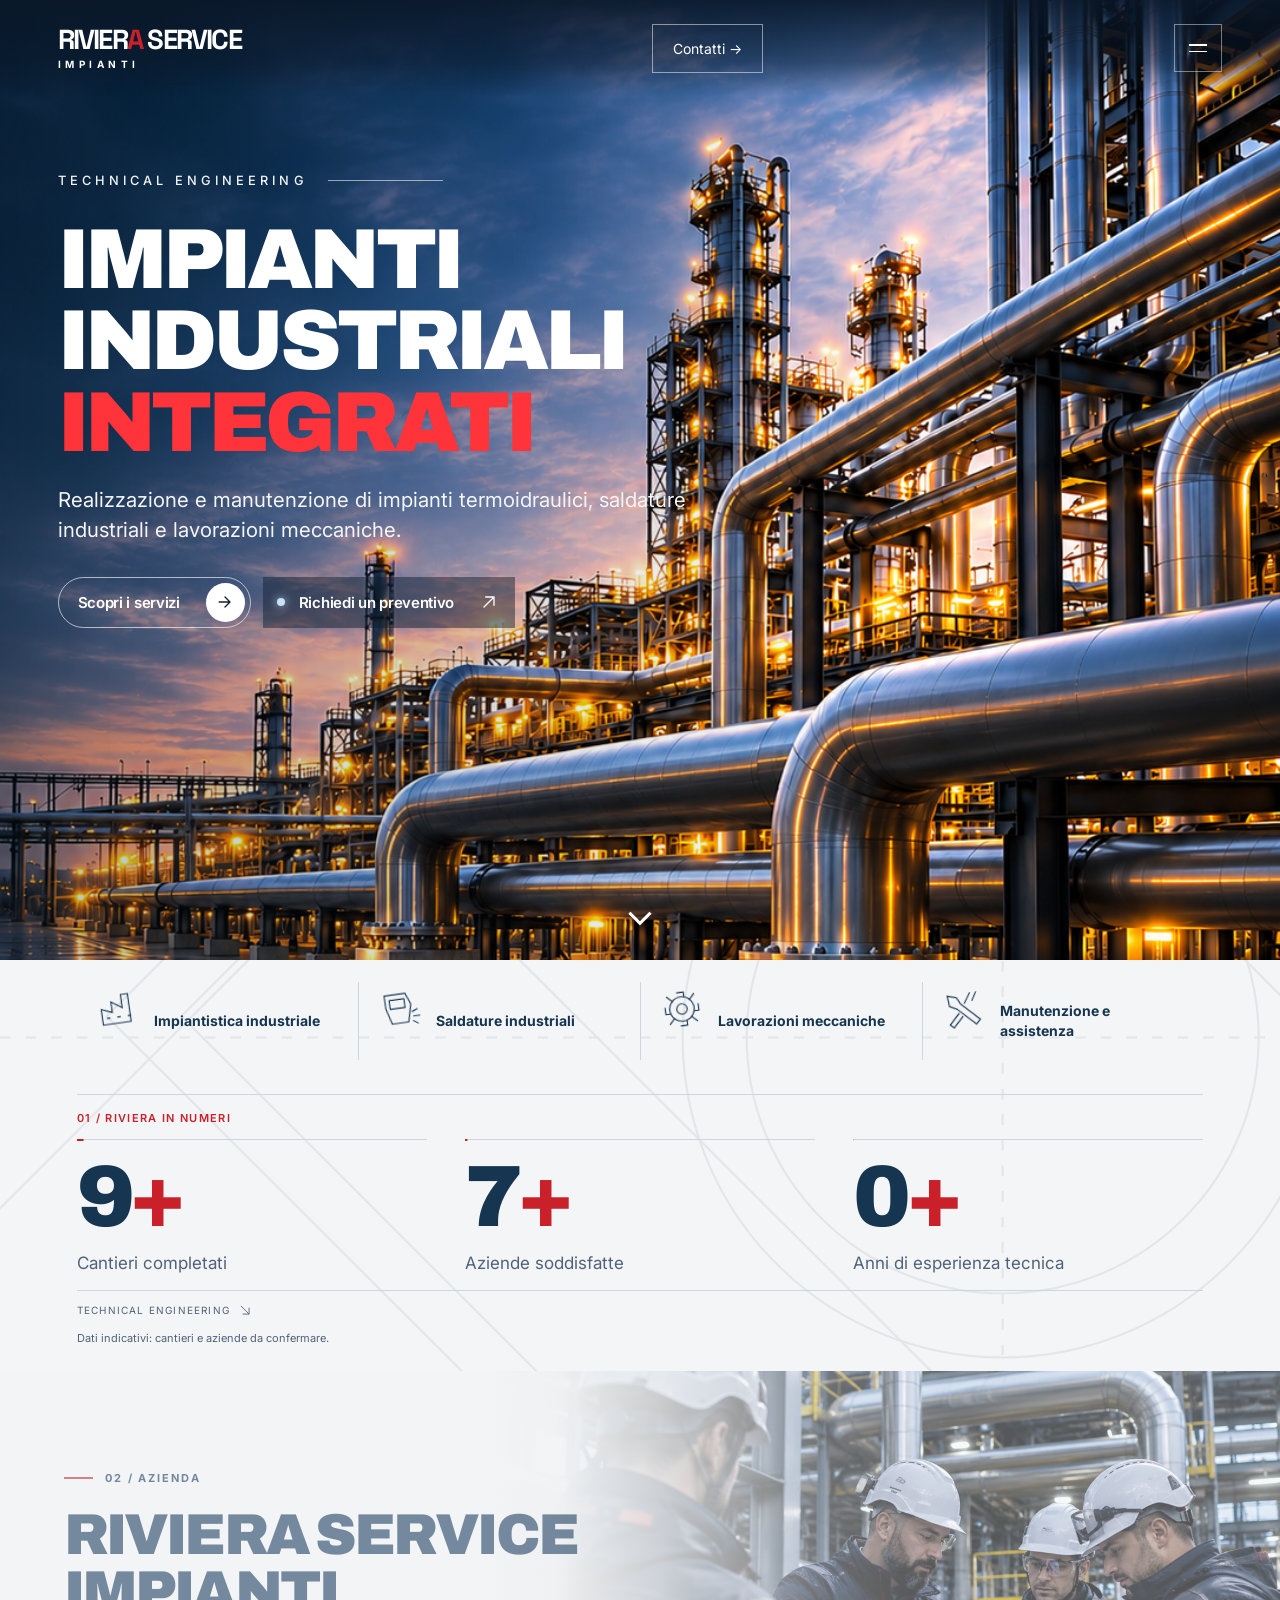
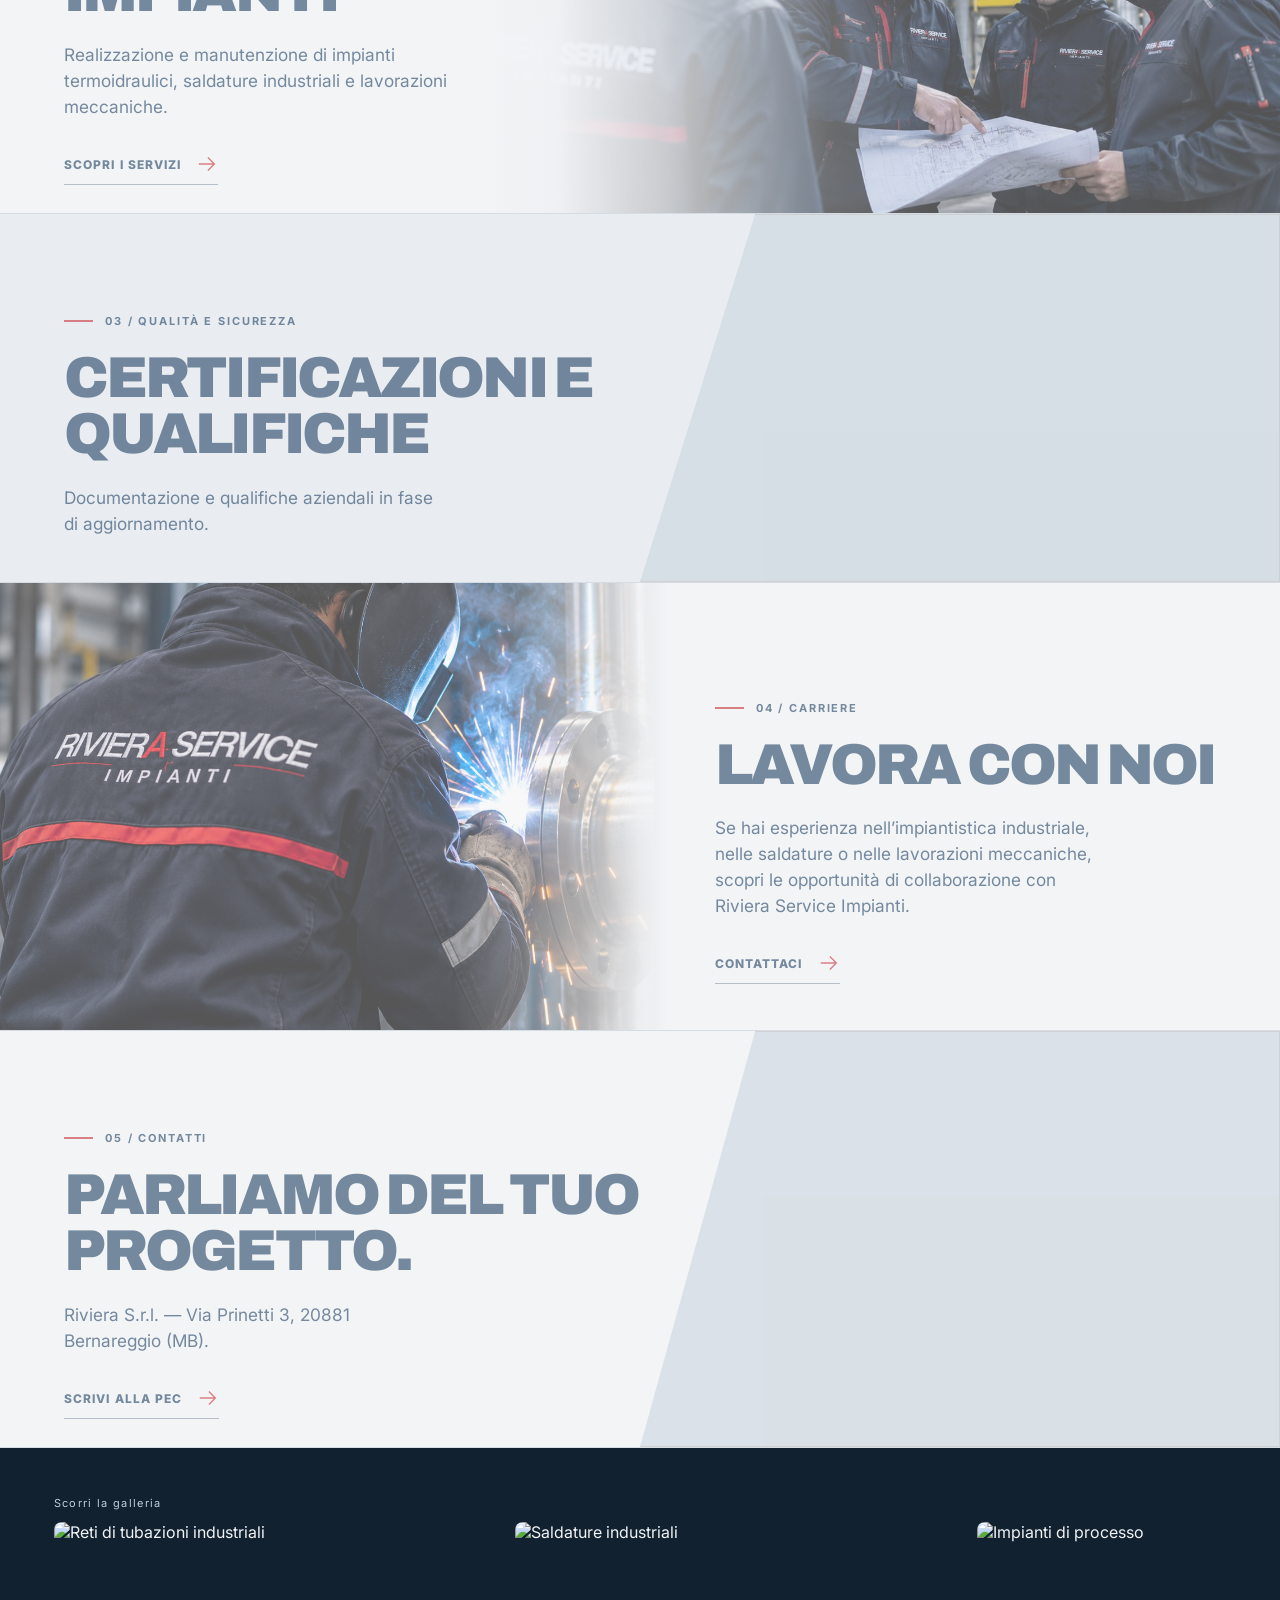
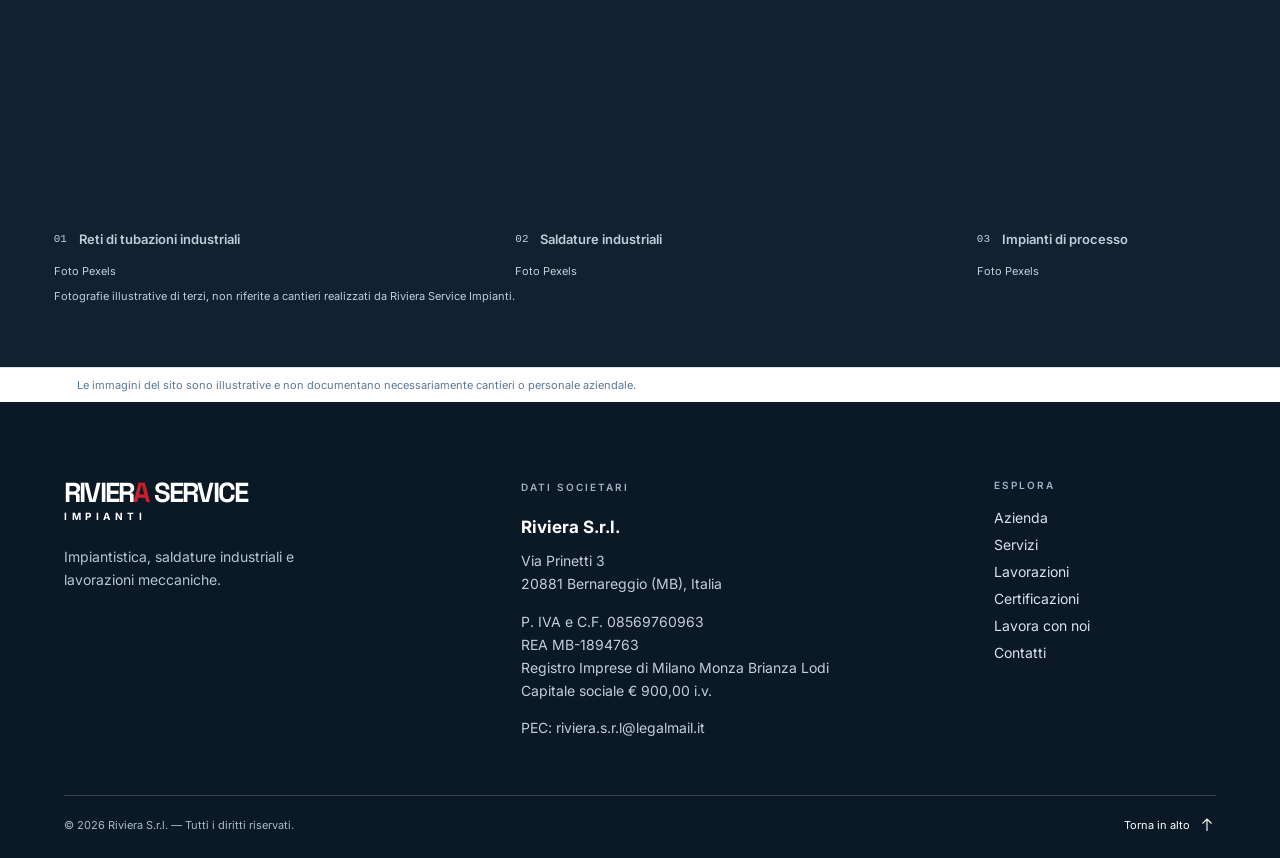
==== commit 91cdfc63: "Apply selected Signal CTA with ice-blue indicator and animated light sweep" ====
--- a/index.html
+++ b/index.html
@@ -78,11 +78,16 @@
 @media(max-width:759px){.engineering-chapter>.strip{padding:0 var(--rv-gutter) 12px}.engineering-chapter>.strip a,.engineering-chapter>.strip a+a{padding:16px 8px;font-size:12px;border-color:var(--rv-rule)}.engineering-chapter>.riviera-metrics.rm-symmetric{padding-top:8px;padding-bottom:20px}}
 </style><style id="riviera-hero-quote">
 .hero .reveal-actions{flex-direction:row;flex-wrap:wrap;gap:12px;max-width:none;width:100%}
-.hero .reveal-link.primary-link.quote-link{background:#c9202a;border-color:#c9202a;color:#fff}
-.hero .reveal-link.primary-link.quote-link .reveal-arrow{color:#c9202a;background:#fff}
-.hero .reveal-link.primary-link.quote-link:is(:hover,:focus-visible,:active){color:#122034;border-color:#fff}
-.hero .reveal-link.primary-link.quote-link:is(:hover,:focus-visible,:active) .reveal-arrow{background:#c9202a;color:#fff}
-@media(max-width:759px){.hero .reveal-actions{flex-direction:column;align-items:flex-start;gap:9px}.hero .reveal-link.primary-link{min-height:48px;gap:18px;font-size:14px}.hero .reveal-link.primary-link .reveal-arrow{width:36px;height:36px;flex-basis:36px}}
+.hero .reveal-link.primary-link.quote-link{display:flex;align-items:center;justify-content:flex-start;gap:14px;width:max-content;max-width:100%;min-height:51px;padding:10px 14px;border:0;border-radius:0;background:rgba(15,30,46,.48);color:#fff;isolation:isolate;overflow:hidden}
+.hero .reveal-link.primary-link.quote-link:before{background:linear-gradient(100deg,transparent,#ffffff35,transparent);transform:translateX(-105%);transition:transform .75s cubic-bezier(.16,1,.3,1);pointer-events:none}
+.hero .quote-link .signal-dot{width:8px;height:8px;flex:0 0 8px;border-radius:50%;background:#c6e2f5;box-shadow:0 0 10px #b9d4e6}
+.hero .reveal-link.primary-link.quote-link .reveal-arrow{background:transparent;color:#fff;border-radius:0;width:25px;height:25px;flex:0 0 25px;margin-left:8px}
+.hero .reveal-link.primary-link.quote-link:is(:hover,:focus-visible,:active){background:rgba(15,30,46,.62);color:#fff}
+.hero .reveal-link.primary-link.quote-link:is(:hover,:focus-visible,:active):before{transform:translateX(105%)}
+.hero .reveal-link.primary-link.quote-link:is(:hover,:focus-visible,:active) .reveal-arrow{background:transparent;color:#fff;transform:translate(3px,-3px)}
+.hero .quote-link:is(:hover,:focus-visible,:active) .reveal-label{transform:none}
+@media(max-width:759px){.hero .reveal-actions{flex-direction:column;align-items:flex-start;gap:9px}.hero .reveal-link.primary-link{min-height:48px;gap:18px;font-size:14px}.hero .reveal-link.primary-link:not(.quote-link) .reveal-arrow{width:36px;height:36px;flex-basis:36px}.hero .reveal-link.primary-link.quote-link{gap:12px;min-height:48px}}
+@media(prefers-reduced-motion:reduce){.hero .reveal-link.primary-link.quote-link:before,.hero .reveal-link.primary-link.quote-link .reveal-arrow{transition:none}}
 </style><style id="quote-panel-style">
 #preventivo{position:fixed;inset:0 0 0 auto;margin:0;width:min(100%,590px);max-width:100%;height:100%;max-height:100%;border:0;padding:0;background:#f4f5f7;color:#153550;overflow:auto;box-shadow:-12px 0 60px #0003}
 #preventivo::backdrop{background:#081725a6}
@@ -102,4 +107,4 @@
 #preventivo :focus-visible{outline:2px solid #c9202a;outline-offset:3px}
 @media(prefers-reduced-motion:reduce){#preventivo[open]{animation:none}}
 </style></head><body><header><a class="logo" href="#home" aria-label="Riviera Service Impianti — Home"><span class="logo-main">RIVIER<b>A</b> SERVICE</span><small>IMPIANTI</small></a><nav aria-label="Navigazione principale"><a href="#home">Home</a><a href="#azienda">Chi siamo</a><a href="#progetti">Servizi</a><a href="#progetti">Lavorazioni</a><a href="#certificazioni">Certificazioni</a><a href="#lavora">Lavora con noi</a></nav><a class="cta" href="#contatti">Contatti →</a><button class="menu" aria-expanded="false" aria-controls="mobileNav" aria-haspopup="dialog" type="button"><span class="menu-label">Menu</span><span class="menu-icon" aria-hidden="true"><i></i><i></i></span></button>
-</header><dialog id="mobileNav" class="engineering-menu" aria-label="Navigazione principale"><div class="engineering-menu-photo"><a class="logo overlay-logo" href="#home" aria-label="Riviera Service Impianti — Home"><span class="logo-main">RIVIER<b>A</b> SERVICE</span><small>IMPIANTI</small></a><div class="engineering-photo-label">TECHNICAL<br>ENGINEERING <i></i></div></div><div class="engineering-menu-content"><div class="engineering-menu-top"><span>01 / NAVIGAZIONE</span><button class="engineering-close" type="button" autofocus aria-label="Chiudi menu"><span class="close-label">Chiudi</span><svg aria-hidden="true" viewBox="0 0 24 24" fill="none" stroke="currentColor" stroke-width="1.5" stroke-linecap="round"><path d="m5 5 14 14M19 5 5 19"/></svg></button></div><nav aria-label="Sezioni del sito" class="engineering-links"><a href="#home" style="--order:0"><span class="engineering-index">01 <i></i></span><span class="engineering-word">Home</span><span class="engineering-arrow" aria-hidden="true"><svg viewBox="0 0 24 24" fill="none" stroke="currentColor" stroke-width="1.5" stroke-linecap="round" stroke-linejoin="round"><path d="M3 12h17m-7-7 7 7-7 7"/></svg></span></a><a href="#azienda" style="--order:1"><span class="engineering-index">02 <i></i></span><span class="engineering-word">Azienda</span><span class="engineering-arrow" aria-hidden="true"><svg viewBox="0 0 24 24" fill="none" stroke="currentColor" stroke-width="1.5" stroke-linecap="round" stroke-linejoin="round"><path d="M3 12h17m-7-7 7 7-7 7"/></svg></span></a><a href="#progetti" style="--order:2"><span class="engineering-index">03 <i></i></span><span class="engineering-word">Servizi</span><span class="engineering-arrow" aria-hidden="true"><svg viewBox="0 0 24 24" fill="none" stroke="currentColor" stroke-width="1.5" stroke-linecap="round" stroke-linejoin="round"><path d="M3 12h17m-7-7 7 7-7 7"/></svg></span></a><a href="#progetti" style="--order:3"><span class="engineering-index">04 <i></i></span><span class="engineering-word">Lavorazioni</span><span class="engineering-arrow" aria-hidden="true"><svg viewBox="0 0 24 24" fill="none" stroke="currentColor" stroke-width="1.5" stroke-linecap="round" stroke-linejoin="round"><path d="M3 12h17m-7-7 7 7-7 7"/></svg></span></a><a href="#certificazioni" style="--order:4"><span class="engineering-index">05 <i></i></span><span class="engineering-word">Certificazioni</span><span class="engineering-arrow" aria-hidden="true"><svg viewBox="0 0 24 24" fill="none" stroke="currentColor" stroke-width="1.5" stroke-linecap="round" stroke-linejoin="round"><path d="M3 12h17m-7-7 7 7-7 7"/></svg></span></a><a href="#lavora" style="--order:5"><span class="engineering-index">06 <i></i></span><span class="engineering-word">Lavora con noi</span><span class="engineering-arrow" aria-hidden="true"><svg viewBox="0 0 24 24" fill="none" stroke="currentColor" stroke-width="1.5" stroke-linecap="round" stroke-linejoin="round"><path d="M3 12h17m-7-7 7 7-7 7"/></svg></span></a><a href="#contatti" style="--order:6"><span class="engineering-index">07 <i></i></span><span class="engineering-word">Contatti</span><span class="engineering-arrow" aria-hidden="true"><svg viewBox="0 0 24 24" fill="none" stroke="currentColor" stroke-width="1.5" stroke-linecap="round" stroke-linejoin="round"><path d="M3 12h17m-7-7 7 7-7 7"/></svg></span></a></nav><div class="engineering-menu-footer">IMPIANTI INDUSTRIALI <b>/</b> MANUTENZIONE <b>/</b> INTEGRAZIONE</div></div></dialog><main><section class="hero" id="home"><div class="intro"><div class="eyebrow">Technical Engineering</div><h1><span class="title-mask"><span class="title-rise">Impianti</span></span><span class="title-mask"><span class="title-rise">industriali</span></span><span class="title-mask hero-accent"><span class="title-rise">integrati</span></span></h1><p>Realizzazione e manutenzione di impianti termoidraulici, saldature industriali e lavorazioni meccaniche.</p><div class="actions reveal-actions"><a class="reveal-link primary-link" href="#progetti"><span class="reveal-label">Scopri i servizi</span><span class="reveal-arrow"><svg viewBox="0 0 24 24" width="20" height="20" fill="none" aria-hidden="true"><path d="M5 12h13m-6-6 6 6-6 6" stroke="currentColor" stroke-width="1.6" stroke-linecap="round" stroke-linejoin="round"/></svg></span></a><a class="reveal-link primary-link quote-link" href="#preventivo" aria-haspopup="dialog"><span class="reveal-label">Richiedi un preventivo</span><span class="reveal-arrow"><svg viewBox="0 0 24 24" width="20" height="20" fill="none" aria-hidden="true"><path d="M6 18L18 6M8 6h10v10" stroke="currentColor" stroke-width="1.6" stroke-linecap="round" stroke-linejoin="round"/></svg></span></a></div></div><div class="art" role="img" aria-label="Illustrazione di un impianto industriale al tramonto"><div class="art-layer"></div></div><a class="hero-scroll" href="#progetti" aria-label="Scorri alla sezione lavorazioni">⌄</a></section><div class="engineering-chapter"><div class="strip"><a href="#progetti"><svg viewBox="0 0 48 48"><path d="M5 40V22l12 5V15l12 8V8h8v32zM10 33h4m8 0h4m8 0h4"/></svg>Impiantistica industriale</a><a href="#progetti"><svg viewBox="0 0 48 48"><path d="M8 7h24l5 13-5 20H13L8 22zM13 13h17v10H13zM37 29l7-3m-6 8h8m-9 5 6 4"/></svg>Saldature industriali</a><a href="#progetti"><svg viewBox="0 0 48 48"><circle cx="24" cy="24" r="14"/><circle cx="24" cy="24" r="6"/><path d="M20 5h8v6m-8 32h8v-6M5 20v8h6m32-8v8h-6M8 8l7 7m18 18 7 7M8 40l7-7m18-18 7-7"/></svg>Lavorazioni meccaniche</a><a href="#progetti"><svg viewBox="0 0 48 48"><path d="M7 7l10 3 4 8 20 20-5 5-20-20-8-4zM33 6l-8 12m-7 10L6 40l4 4 12-12M40 6l-6 10"/></svg>Manutenzione e assistenza</a></div><section class="riviera-metrics rm-symmetric" aria-label="Riviera in numeri"><div class="rm-lead"><p class="rm-kicker">01 / RIVIERA IN NUMERI</p></div><div class="rm-side"><div class="rm-grid"><div class="rm-item"><strong class="rm-number"><span data-rm-count="50">50</span><span class="rm-plus">+</span></strong><p class="rm-label">Cantieri completati</p></div><div class="rm-item"><strong class="rm-number"><span data-rm-count="100">100</span><span class="rm-plus">+</span></strong><p class="rm-label">Aziende soddisfatte</p></div><div class="rm-item"><strong class="rm-number"><span data-rm-count="30">30</span><span class="rm-plus">+</span></strong><p class="rm-label">Anni di esperienza tecnica</p></div></div><p class="rm-footer">TECHNICAL ENGINEERING <svg aria-hidden="true" width="14" height="14" viewBox="0 0 24 24" fill="none" stroke="currentColor" stroke-width="1.5"><path d="M5 5l14 14M8 19h11V8"/></svg></p><p class="rm-note">Dati indicativi: cantieri e aziende da confermare.</p></div></section></div><section class="section editorial-section" id="azienda"><div class="editorial-copy"><div class="eyebrow">02 / Azienda</div><h2>Riviera Service Impianti</h2><p>Realizzazione e manutenzione di impianti termoidraulici, saldature industriali e lavorazioni meccaniche.</p><a class="editorial-link" href="#progetti">Scopri i servizi<svg viewBox="0 0 24 24" width="22" height="22" fill="none" stroke="currentColor" stroke-width="1.5" aria-hidden="true"><path d="M3 12h17m-7-7 7 7-7 7"/></svg></a></div><figure class="editorial-image"><img src="riviera-team.jpg" alt="Illustrazione di una squadra di tecnici Riviera" loading="lazy" decoding="async" style="object-position:30% center"></figure></section><section class="section editorial-section" id="certificazioni"><div class="editorial-copy"><div class="eyebrow">03 / Qualità e sicurezza</div><h2>Certificazioni e qualifiche</h2><p>Documentazione e qualifiche aziendali in fase di aggiornamento.</p></div><figure class="editorial-image"><img src="https://images.pexels.com/photos/33514501/pexels-photo-33514501.jpeg?auto=compress&amp;cs=tinysrgb&amp;w=1200" alt="" loading="lazy" decoding="async"></figure></section><section class="section editorial-section" id="lavora"><div class="editorial-copy"><div class="eyebrow">04 / Carriere</div><h2>Lavora con noi</h2><p>Se hai esperienza nell’impiantistica industriale, nelle saldature o nelle lavorazioni meccaniche, scopri le opportunità di collaborazione con Riviera Service Impianti.</p><a class="editorial-link" href="#contatti">Contattaci<svg viewBox="0 0 24 24" width="22" height="22" fill="none" stroke="currentColor" stroke-width="1.5" aria-hidden="true"><path d="M3 12h17m-7-7 7 7-7 7"/></svg></a></div><figure class="editorial-image"><img src="F1D73222-F3F3-4650-9126-D4F8FD7CAF8A.PNG" alt="Illustrazione di un saldatore con divisa Riviera" loading="lazy" decoding="async" style="object-position:30% center"></figure></section><section class="section editorial-section" id="contatti"><div class="editorial-copy"><div class="eyebrow">05 / Contatti</div><h2>Parliamo del tuo progetto.</h2><p>Riviera S.r.l. — Via Prinetti 3, 20881 Bernareggio (MB).</p><a class="editorial-link" href="mailto:riviera.s.r.l@legalmail.it">Scrivi alla PEC<svg viewBox="0 0 24 24" width="22" height="22" fill="none" stroke="currentColor" stroke-width="1.5" aria-hidden="true"><path d="M3 12h17m-7-7 7 7-7 7"/></svg></a></div><figure class="editorial-image"><img src="https://images.pexels.com/photos/5884386/pexels-photo-5884386.jpeg?auto=compress&amp;cs=tinysrgb&amp;w=1200" alt="" loading="lazy" decoding="async"></figure></section><section class="section" id="progetti" aria-label="Impianti e lavorazioni"><div class="project-gallery" aria-label="Galleria illustrativa delle lavorazioni industriali"><div class="gallery-toolbar"><span>Scorri la galleria</span></div><div class="gallery-track" tabindex="0" aria-label="Scorri orizzontalmente per esplorare le immagini"><figure class="gallery-slide"><img src="https://images.pexels.com/photos/36824351/pexels-photo-36824351.jpeg?auto=compress&amp;cs=tinysrgb&amp;w=1400" alt="Reti di tubazioni industriali" loading="lazy" decoding="async" width="1200" height="800" referrerpolicy="no-referrer"><figcaption><span>01</span>Reti di tubazioni industriali</figcaption><a class="photo-credit" style="font-size:11px;color:#506278" href="https://www.pexels.com/photo/industrial-complex-with-stainless-steel-pipes-36824351/" target="_blank" rel="noopener">Foto Pexels</a></figure><figure class="gallery-slide"><img src="https://images.pexels.com/photos/2480481/pexels-photo-2480481.jpeg?auto=compress&amp;cs=tinysrgb&amp;w=1400" alt="Saldature industriali" loading="lazy" decoding="async" width="1200" height="800" referrerpolicy="no-referrer"><figcaption><span>02</span>Saldature industriali</figcaption><a class="photo-credit" style="font-size:11px;color:#506278" href="https://www.pexels.com/photo/man-welding-on-gray-metal-sheet-2480481/" target="_blank" rel="noopener">Foto Pexels</a></figure><figure class="gallery-slide"><img src="https://images.pexels.com/photos/5884386/pexels-photo-5884386.jpeg?auto=compress&amp;cs=tinysrgb&amp;w=1400" alt="Impianti di processo" loading="lazy" decoding="async" width="1200" height="800" referrerpolicy="no-referrer"><figcaption><span>03</span>Impianti di processo</figcaption><a class="photo-credit" style="font-size:11px;color:#506278" href="https://www.pexels.com/photo/inside-a-petrochemical-industry-5884386/" target="_blank" rel="noopener">Foto Pexels</a></figure><figure class="gallery-slide"><img src="https://images.pexels.com/photos/33514501/pexels-photo-33514501.jpeg?auto=compress&amp;cs=tinysrgb&amp;w=1400" alt="Centrali tecnologiche" loading="lazy" decoding="async" width="1200" height="800" referrerpolicy="no-referrer"><figcaption><span>04</span>Centrali tecnologiche</figcaption><a class="photo-credit" style="font-size:11px;color:#506278" href="https://www.pexels.com/photo/stainless-steel-industrial-equipment-in-a-factory-33514501/" target="_blank" rel="noopener">Foto Pexels</a></figure></div><small class="gallery-note">Fotografie illustrative di terzi, non riferite a cantieri realizzati da Riviera Service Impianti.</small></div></section><p class="gallery-note" style="margin:0;padding:10px 6%;font-size:11px">Le immagini del sito sono illustrative e non documentano necessariamente cantieri o personale aziendale.</p></main><footer class="site-footer"><div class="footer-main"><div class="footer-brand"><a class="logo" href="#home" aria-label="Riviera Service Impianti — Home"><span class="logo-main">RIVIER<b>A</b> SERVICE</span><small>IMPIANTI</small></a><p>Impiantistica, saldature industriali e lavorazioni meccaniche.</p></div><div class="footer-details"><h3>DATI SOCIETARI</h3><strong>Riviera S.r.l.</strong><address>Via Prinetti 3<br>20881 Bernareggio (MB), Italia</address><p>P. IVA e C.F. 08569760963<br>REA MB-1894763<br>Registro Imprese di Milano Monza Brianza Lodi<br>Capitale sociale € 900,00 i.v.</p><p>PEC: <a href="mailto:riviera.s.r.l@legalmail.it">riviera.s.r.l@legalmail.it</a></p></div><nav class="footer-nav" aria-label="Collegamenti utili"><h3>ESPLORA</h3><a href="#azienda">Azienda</a><a href="#progetti">Servizi</a><a href="#progetti">Lavorazioni</a><a href="#certificazioni">Certificazioni</a><a href="#lavora">Lavora con noi</a><a href="#contatti">Contatti</a></nav></div><div class="footer-bottom"><span>© 2026 Riviera S.r.l. — Tutti i diritti riservati.</span><a href="#home" class="footer-up">Torna in alto <svg aria-hidden="true" viewBox="0 0 24 24" width="18" height="18" fill="none" stroke="currentColor" stroke-width="1.5"><path d="M12 20V4m-6 6 6-6 6 6"/></svg></a></div></footer><script src="menu.js?v=engineering-02" defer></script><script src="motion.js" defer></script><script>(()=>{const s=document.querySelector('.riviera-metrics');if(!s)return;const lead=s.querySelector('.rm-lead'),items=[...s.querySelectorAll('.rm-item')],counts=[...s.querySelectorAll('[data-rm-count]')],reduced=matchMedia('(prefers-reduced-motion: reduce)');let raf=0,started=null;const clamp=x=>Math.max(0,Math.min(1,x)),smooth=x=>{x=clamp(x);return x*x*(3-2*x)};function paint(now){raf=0;const rect=s.getBoundingClientRect(),p=clamp((innerHeight-rect.top)/(innerHeight*.7));const phase=(a,b)=>reduced.matches?1:smooth((p-a)/(b-a));lead.style.setProperty('--rm-panel',phase(0,.38));if(started===null&&rect.top<innerHeight*.85&&rect.bottom>0)started=now;let running=false;counts.forEach((el,i)=>{const t=reduced.matches?1:started===null?0:clamp((now-started-i*350)/3000),v=String(Math.round(Number(el.dataset.rmCount)*smooth(t)));if(el.textContent!==v)el.textContent=v;if(items[i])items[i].style.setProperty('--rm-line',smooth(t));if(started!==null&&t<1)running=true;});if(running&&!reduced.matches)schedule();}function schedule(){if(!raf)raf=requestAnimationFrame(paint)}addEventListener('scroll',schedule,{passive:true});addEventListener('resize',schedule,{passive:true});reduced.addEventListener('change',schedule);schedule()})();</script><dialog id="preventivo" aria-labelledby="qp-title"><div class="qp-inner"><div class="qp-top"><span>RIVIERA SERVICE</span><button type="button" class="qp-close" aria-label="Chiudi richiesta preventivo" autofocus>×</button></div><div class="qp-kicker">01 / NUOVO PROGETTO</div><h2 id="qp-title">Parliamo del tuo progetto.</h2><p>Raccontaci le tue esigenze.</p><p class="qp-note" id="qp-note">Modulo in preparazione: l'invio delle richieste non è ancora attivo. Non inserire dati personali.</p><fieldset class="qp-fields" disabled style="border:0;padding:0;min-width:0"><label>Nome e cognome<input placeholder="Nome e cognome"></label><label>Azienda<input placeholder="Ragione sociale"></label><label>Email<input type="email" placeholder="Email aziendale"></label><label>Telefono<input type="tel" placeholder="+39"></label><label>Tipologia di intervento<select><option>Seleziona il servizio</option><option>Impiantistica industriale</option><option>Saldature industriali</option><option>Lavorazioni meccaniche</option><option>Manutenzione e assistenza</option><option>Altro</option></select></label><label>Luogo del cantiere<input placeholder="Comune e provincia"></label><label>Descrizione del progetto<textarea rows="4" placeholder="Descrivi l'intervento richiesto"></textarea></label><label>Documentazione tecnica<input type="file"></label></fieldset><button class="qp-submit" type="button" disabled aria-describedby="qp-note">Invia richiesta di preventivo</button></div></dialog><script>(()=>{const d=document.getElementById('preventivo'),a=document.querySelector('.quote-link');if(!d||!a)return;a.addEventListener('click',e=>{if(typeof d.showModal!=='function')return;e.preventDefault();d.showModal()});d.querySelector('.qp-close').addEventListener('click',()=>d.close());d.addEventListener('click',e=>{if(e.target===d)d.close()});})();</script></body></html>+</header><dialog id="mobileNav" class="engineering-menu" aria-label="Navigazione principale"><div class="engineering-menu-photo"><a class="logo overlay-logo" href="#home" aria-label="Riviera Service Impianti — Home"><span class="logo-main">RIVIER<b>A</b> SERVICE</span><small>IMPIANTI</small></a><div class="engineering-photo-label">TECHNICAL<br>ENGINEERING <i></i></div></div><div class="engineering-menu-content"><div class="engineering-menu-top"><span>01 / NAVIGAZIONE</span><button class="engineering-close" type="button" autofocus aria-label="Chiudi menu"><span class="close-label">Chiudi</span><svg aria-hidden="true" viewBox="0 0 24 24" fill="none" stroke="currentColor" stroke-width="1.5" stroke-linecap="round"><path d="m5 5 14 14M19 5 5 19"/></svg></button></div><nav aria-label="Sezioni del sito" class="engineering-links"><a href="#home" style="--order:0"><span class="engineering-index">01 <i></i></span><span class="engineering-word">Home</span><span class="engineering-arrow" aria-hidden="true"><svg viewBox="0 0 24 24" fill="none" stroke="currentColor" stroke-width="1.5" stroke-linecap="round" stroke-linejoin="round"><path d="M3 12h17m-7-7 7 7-7 7"/></svg></span></a><a href="#azienda" style="--order:1"><span class="engineering-index">02 <i></i></span><span class="engineering-word">Azienda</span><span class="engineering-arrow" aria-hidden="true"><svg viewBox="0 0 24 24" fill="none" stroke="currentColor" stroke-width="1.5" stroke-linecap="round" stroke-linejoin="round"><path d="M3 12h17m-7-7 7 7-7 7"/></svg></span></a><a href="#progetti" style="--order:2"><span class="engineering-index">03 <i></i></span><span class="engineering-word">Servizi</span><span class="engineering-arrow" aria-hidden="true"><svg viewBox="0 0 24 24" fill="none" stroke="currentColor" stroke-width="1.5" stroke-linecap="round" stroke-linejoin="round"><path d="M3 12h17m-7-7 7 7-7 7"/></svg></span></a><a href="#progetti" style="--order:3"><span class="engineering-index">04 <i></i></span><span class="engineering-word">Lavorazioni</span><span class="engineering-arrow" aria-hidden="true"><svg viewBox="0 0 24 24" fill="none" stroke="currentColor" stroke-width="1.5" stroke-linecap="round" stroke-linejoin="round"><path d="M3 12h17m-7-7 7 7-7 7"/></svg></span></a><a href="#certificazioni" style="--order:4"><span class="engineering-index">05 <i></i></span><span class="engineering-word">Certificazioni</span><span class="engineering-arrow" aria-hidden="true"><svg viewBox="0 0 24 24" fill="none" stroke="currentColor" stroke-width="1.5" stroke-linecap="round" stroke-linejoin="round"><path d="M3 12h17m-7-7 7 7-7 7"/></svg></span></a><a href="#lavora" style="--order:5"><span class="engineering-index">06 <i></i></span><span class="engineering-word">Lavora con noi</span><span class="engineering-arrow" aria-hidden="true"><svg viewBox="0 0 24 24" fill="none" stroke="currentColor" stroke-width="1.5" stroke-linecap="round" stroke-linejoin="round"><path d="M3 12h17m-7-7 7 7-7 7"/></svg></span></a><a href="#contatti" style="--order:6"><span class="engineering-index">07 <i></i></span><span class="engineering-word">Contatti</span><span class="engineering-arrow" aria-hidden="true"><svg viewBox="0 0 24 24" fill="none" stroke="currentColor" stroke-width="1.5" stroke-linecap="round" stroke-linejoin="round"><path d="M3 12h17m-7-7 7 7-7 7"/></svg></span></a></nav><div class="engineering-menu-footer">IMPIANTI INDUSTRIALI <b>/</b> MANUTENZIONE <b>/</b> INTEGRAZIONE</div></div></dialog><main><section class="hero" id="home"><div class="intro"><div class="eyebrow">Technical Engineering</div><h1><span class="title-mask"><span class="title-rise">Impianti</span></span><span class="title-mask"><span class="title-rise">industriali</span></span><span class="title-mask hero-accent"><span class="title-rise">integrati</span></span></h1><p>Realizzazione e manutenzione di impianti termoidraulici, saldature industriali e lavorazioni meccaniche.</p><div class="actions reveal-actions"><a class="reveal-link primary-link" href="#progetti"><span class="reveal-label">Scopri i servizi</span><span class="reveal-arrow"><svg viewBox="0 0 24 24" width="20" height="20" fill="none" aria-hidden="true"><path d="M5 12h13m-6-6 6 6-6 6" stroke="currentColor" stroke-width="1.6" stroke-linecap="round" stroke-linejoin="round"/></svg></span></a><a class="reveal-link primary-link quote-link" href="#preventivo" aria-haspopup="dialog"><span class="signal-dot" aria-hidden="true"></span><span class="reveal-label">Richiedi un preventivo</span><span class="reveal-arrow"><svg viewBox="0 0 24 24" width="20" height="20" fill="none" aria-hidden="true"><path d="M6 18L18 6M8 6h10v10" stroke="currentColor" stroke-width="1.6" stroke-linecap="round" stroke-linejoin="round"/></svg></span></a></div></div><div class="art" role="img" aria-label="Illustrazione di un impianto industriale al tramonto"><div class="art-layer"></div></div><a class="hero-scroll" href="#progetti" aria-label="Scorri alla sezione lavorazioni">⌄</a></section><div class="engineering-chapter"><div class="strip"><a href="#progetti"><svg viewBox="0 0 48 48"><path d="M5 40V22l12 5V15l12 8V8h8v32zM10 33h4m8 0h4m8 0h4"/></svg>Impiantistica industriale</a><a href="#progetti"><svg viewBox="0 0 48 48"><path d="M8 7h24l5 13-5 20H13L8 22zM13 13h17v10H13zM37 29l7-3m-6 8h8m-9 5 6 4"/></svg>Saldature industriali</a><a href="#progetti"><svg viewBox="0 0 48 48"><circle cx="24" cy="24" r="14"/><circle cx="24" cy="24" r="6"/><path d="M20 5h8v6m-8 32h8v-6M5 20v8h6m32-8v8h-6M8 8l7 7m18 18 7 7M8 40l7-7m18-18 7-7"/></svg>Lavorazioni meccaniche</a><a href="#progetti"><svg viewBox="0 0 48 48"><path d="M7 7l10 3 4 8 20 20-5 5-20-20-8-4zM33 6l-8 12m-7 10L6 40l4 4 12-12M40 6l-6 10"/></svg>Manutenzione e assistenza</a></div><section class="riviera-metrics rm-symmetric" aria-label="Riviera in numeri"><div class="rm-lead"><p class="rm-kicker">01 / RIVIERA IN NUMERI</p></div><div class="rm-side"><div class="rm-grid"><div class="rm-item"><strong class="rm-number"><span data-rm-count="50">50</span><span class="rm-plus">+</span></strong><p class="rm-label">Cantieri completati</p></div><div class="rm-item"><strong class="rm-number"><span data-rm-count="100">100</span><span class="rm-plus">+</span></strong><p class="rm-label">Aziende soddisfatte</p></div><div class="rm-item"><strong class="rm-number"><span data-rm-count="30">30</span><span class="rm-plus">+</span></strong><p class="rm-label">Anni di esperienza tecnica</p></div></div><p class="rm-footer">TECHNICAL ENGINEERING <svg aria-hidden="true" width="14" height="14" viewBox="0 0 24 24" fill="none" stroke="currentColor" stroke-width="1.5"><path d="M5 5l14 14M8 19h11V8"/></svg></p><p class="rm-note">Dati indicativi: cantieri e aziende da confermare.</p></div></section></div><section class="section editorial-section" id="azienda"><div class="editorial-copy"><div class="eyebrow">02 / Azienda</div><h2>Riviera Service Impianti</h2><p>Realizzazione e manutenzione di impianti termoidraulici, saldature industriali e lavorazioni meccaniche.</p><a class="editorial-link" href="#progetti">Scopri i servizi<svg viewBox="0 0 24 24" width="22" height="22" fill="none" stroke="currentColor" stroke-width="1.5" aria-hidden="true"><path d="M3 12h17m-7-7 7 7-7 7"/></svg></a></div><figure class="editorial-image"><img src="riviera-team.jpg" alt="Illustrazione di una squadra di tecnici Riviera" loading="lazy" decoding="async" style="object-position:30% center"></figure></section><section class="section editorial-section" id="certificazioni"><div class="editorial-copy"><div class="eyebrow">03 / Qualità e sicurezza</div><h2>Certificazioni e qualifiche</h2><p>Documentazione e qualifiche aziendali in fase di aggiornamento.</p></div><figure class="editorial-image"><img src="https://images.pexels.com/photos/33514501/pexels-photo-33514501.jpeg?auto=compress&amp;cs=tinysrgb&amp;w=1200" alt="" loading="lazy" decoding="async"></figure></section><section class="section editorial-section" id="lavora"><div class="editorial-copy"><div class="eyebrow">04 / Carriere</div><h2>Lavora con noi</h2><p>Se hai esperienza nell’impiantistica industriale, nelle saldature o nelle lavorazioni meccaniche, scopri le opportunità di collaborazione con Riviera Service Impianti.</p><a class="editorial-link" href="#contatti">Contattaci<svg viewBox="0 0 24 24" width="22" height="22" fill="none" stroke="currentColor" stroke-width="1.5" aria-hidden="true"><path d="M3 12h17m-7-7 7 7-7 7"/></svg></a></div><figure class="editorial-image"><img src="F1D73222-F3F3-4650-9126-D4F8FD7CAF8A.PNG" alt="Illustrazione di un saldatore con divisa Riviera" loading="lazy" decoding="async" style="object-position:30% center"></figure></section><section class="section editorial-section" id="contatti"><div class="editorial-copy"><div class="eyebrow">05 / Contatti</div><h2>Parliamo del tuo progetto.</h2><p>Riviera S.r.l. — Via Prinetti 3, 20881 Bernareggio (MB).</p><a class="editorial-link" href="mailto:riviera.s.r.l@legalmail.it">Scrivi alla PEC<svg viewBox="0 0 24 24" width="22" height="22" fill="none" stroke="currentColor" stroke-width="1.5" aria-hidden="true"><path d="M3 12h17m-7-7 7 7-7 7"/></svg></a></div><figure class="editorial-image"><img src="https://images.pexels.com/photos/5884386/pexels-photo-5884386.jpeg?auto=compress&amp;cs=tinysrgb&amp;w=1200" alt="" loading="lazy" decoding="async"></figure></section><section class="section" id="progetti" aria-label="Impianti e lavorazioni"><div class="project-gallery" aria-label="Galleria illustrativa delle lavorazioni industriali"><div class="gallery-toolbar"><span>Scorri la galleria</span></div><div class="gallery-track" tabindex="0" aria-label="Scorri orizzontalmente per esplorare le immagini"><figure class="gallery-slide"><img src="https://images.pexels.com/photos/36824351/pexels-photo-36824351.jpeg?auto=compress&amp;cs=tinysrgb&amp;w=1400" alt="Reti di tubazioni industriali" loading="lazy" decoding="async" width="1200" height="800" referrerpolicy="no-referrer"><figcaption><span>01</span>Reti di tubazioni industriali</figcaption><a class="photo-credit" style="font-size:11px;color:#506278" href="https://www.pexels.com/photo/industrial-complex-with-stainless-steel-pipes-36824351/" target="_blank" rel="noopener">Foto Pexels</a></figure><figure class="gallery-slide"><img src="https://images.pexels.com/photos/2480481/pexels-photo-2480481.jpeg?auto=compress&amp;cs=tinysrgb&amp;w=1400" alt="Saldature industriali" loading="lazy" decoding="async" width="1200" height="800" referrerpolicy="no-referrer"><figcaption><span>02</span>Saldature industriali</figcaption><a class="photo-credit" style="font-size:11px;color:#506278" href="https://www.pexels.com/photo/man-welding-on-gray-metal-sheet-2480481/" target="_blank" rel="noopener">Foto Pexels</a></figure><figure class="gallery-slide"><img src="https://images.pexels.com/photos/5884386/pexels-photo-5884386.jpeg?auto=compress&amp;cs=tinysrgb&amp;w=1400" alt="Impianti di processo" loading="lazy" decoding="async" width="1200" height="800" referrerpolicy="no-referrer"><figcaption><span>03</span>Impianti di processo</figcaption><a class="photo-credit" style="font-size:11px;color:#506278" href="https://www.pexels.com/photo/inside-a-petrochemical-industry-5884386/" target="_blank" rel="noopener">Foto Pexels</a></figure><figure class="gallery-slide"><img src="https://images.pexels.com/photos/33514501/pexels-photo-33514501.jpeg?auto=compress&amp;cs=tinysrgb&amp;w=1400" alt="Centrali tecnologiche" loading="lazy" decoding="async" width="1200" height="800" referrerpolicy="no-referrer"><figcaption><span>04</span>Centrali tecnologiche</figcaption><a class="photo-credit" style="font-size:11px;color:#506278" href="https://www.pexels.com/photo/stainless-steel-industrial-equipment-in-a-factory-33514501/" target="_blank" rel="noopener">Foto Pexels</a></figure></div><small class="gallery-note">Fotografie illustrative di terzi, non riferite a cantieri realizzati da Riviera Service Impianti.</small></div></section><p class="gallery-note" style="margin:0;padding:10px 6%;font-size:11px">Le immagini del sito sono illustrative e non documentano necessariamente cantieri o personale aziendale.</p></main><footer class="site-footer"><div class="footer-main"><div class="footer-brand"><a class="logo" href="#home" aria-label="Riviera Service Impianti — Home"><span class="logo-main">RIVIER<b>A</b> SERVICE</span><small>IMPIANTI</small></a><p>Impiantistica, saldature industriali e lavorazioni meccaniche.</p></div><div class="footer-details"><h3>DATI SOCIETARI</h3><strong>Riviera S.r.l.</strong><address>Via Prinetti 3<br>20881 Bernareggio (MB), Italia</address><p>P. IVA e C.F. 08569760963<br>REA MB-1894763<br>Registro Imprese di Milano Monza Brianza Lodi<br>Capitale sociale € 900,00 i.v.</p><p>PEC: <a href="mailto:riviera.s.r.l@legalmail.it">riviera.s.r.l@legalmail.it</a></p></div><nav class="footer-nav" aria-label="Collegamenti utili"><h3>ESPLORA</h3><a href="#azienda">Azienda</a><a href="#progetti">Servizi</a><a href="#progetti">Lavorazioni</a><a href="#certificazioni">Certificazioni</a><a href="#lavora">Lavora con noi</a><a href="#contatti">Contatti</a></nav></div><div class="footer-bottom"><span>© 2026 Riviera S.r.l. — Tutti i diritti riservati.</span><a href="#home" class="footer-up">Torna in alto <svg aria-hidden="true" viewBox="0 0 24 24" width="18" height="18" fill="none" stroke="currentColor" stroke-width="1.5"><path d="M12 20V4m-6 6 6-6 6 6"/></svg></a></div></footer><script src="menu.js?v=engineering-02" defer></script><script src="motion.js" defer></script><script>(()=>{const s=document.querySelector('.riviera-metrics');if(!s)return;const lead=s.querySelector('.rm-lead'),items=[...s.querySelectorAll('.rm-item')],counts=[...s.querySelectorAll('[data-rm-count]')],reduced=matchMedia('(prefers-reduced-motion: reduce)');let raf=0,started=null;const clamp=x=>Math.max(0,Math.min(1,x)),smooth=x=>{x=clamp(x);return x*x*(3-2*x)};function paint(now){raf=0;const rect=s.getBoundingClientRect(),p=clamp((innerHeight-rect.top)/(innerHeight*.7));const phase=(a,b)=>reduced.matches?1:smooth((p-a)/(b-a));lead.style.setProperty('--rm-panel',phase(0,.38));if(started===null&&rect.top<innerHeight*.85&&rect.bottom>0)started=now;let running=false;counts.forEach((el,i)=>{const t=reduced.matches?1:started===null?0:clamp((now-started-i*350)/3000),v=String(Math.round(Number(el.dataset.rmCount)*smooth(t)));if(el.textContent!==v)el.textContent=v;if(items[i])items[i].style.setProperty('--rm-line',smooth(t));if(started!==null&&t<1)running=true;});if(running&&!reduced.matches)schedule();}function schedule(){if(!raf)raf=requestAnimationFrame(paint)}addEventListener('scroll',schedule,{passive:true});addEventListener('resize',schedule,{passive:true});reduced.addEventListener('change',schedule);schedule()})();</script><dialog id="preventivo" aria-labelledby="qp-title"><div class="qp-inner"><div class="qp-top"><span>RIVIERA SERVICE</span><button type="button" class="qp-close" aria-label="Chiudi richiesta preventivo" autofocus>×</button></div><div class="qp-kicker">01 / NUOVO PROGETTO</div><h2 id="qp-title">Parliamo del tuo progetto.</h2><p>Raccontaci le tue esigenze.</p><p class="qp-note" id="qp-note">Modulo in preparazione: l'invio delle richieste non è ancora attivo. Non inserire dati personali.</p><fieldset class="qp-fields" disabled style="border:0;padding:0;min-width:0"><label>Nome e cognome<input placeholder="Nome e cognome"></label><label>Azienda<input placeholder="Ragione sociale"></label><label>Email<input type="email" placeholder="Email aziendale"></label><label>Telefono<input type="tel" placeholder="+39"></label><label>Tipologia di intervento<select><option>Seleziona il servizio</option><option>Impiantistica industriale</option><option>Saldature industriali</option><option>Lavorazioni meccaniche</option><option>Manutenzione e assistenza</option><option>Altro</option></select></label><label>Luogo del cantiere<input placeholder="Comune e provincia"></label><label>Descrizione del progetto<textarea rows="4" placeholder="Descrivi l'intervento richiesto"></textarea></label><label>Documentazione tecnica<input type="file"></label></fieldset><button class="qp-submit" type="button" disabled aria-describedby="qp-note">Invia richiesta di preventivo</button></div></dialog><script>(()=>{const d=document.getElementById('preventivo'),a=document.querySelector('.quote-link');if(!d||!a)return;a.addEventListener('click',e=>{if(typeof d.showModal!=='function')return;e.preventDefault();d.showModal()});d.querySelector('.qp-close').addEventListener('click',()=>d.close());d.addEventListener('click',e=>{if(e.target===d)d.close()});})();</script></body></html>
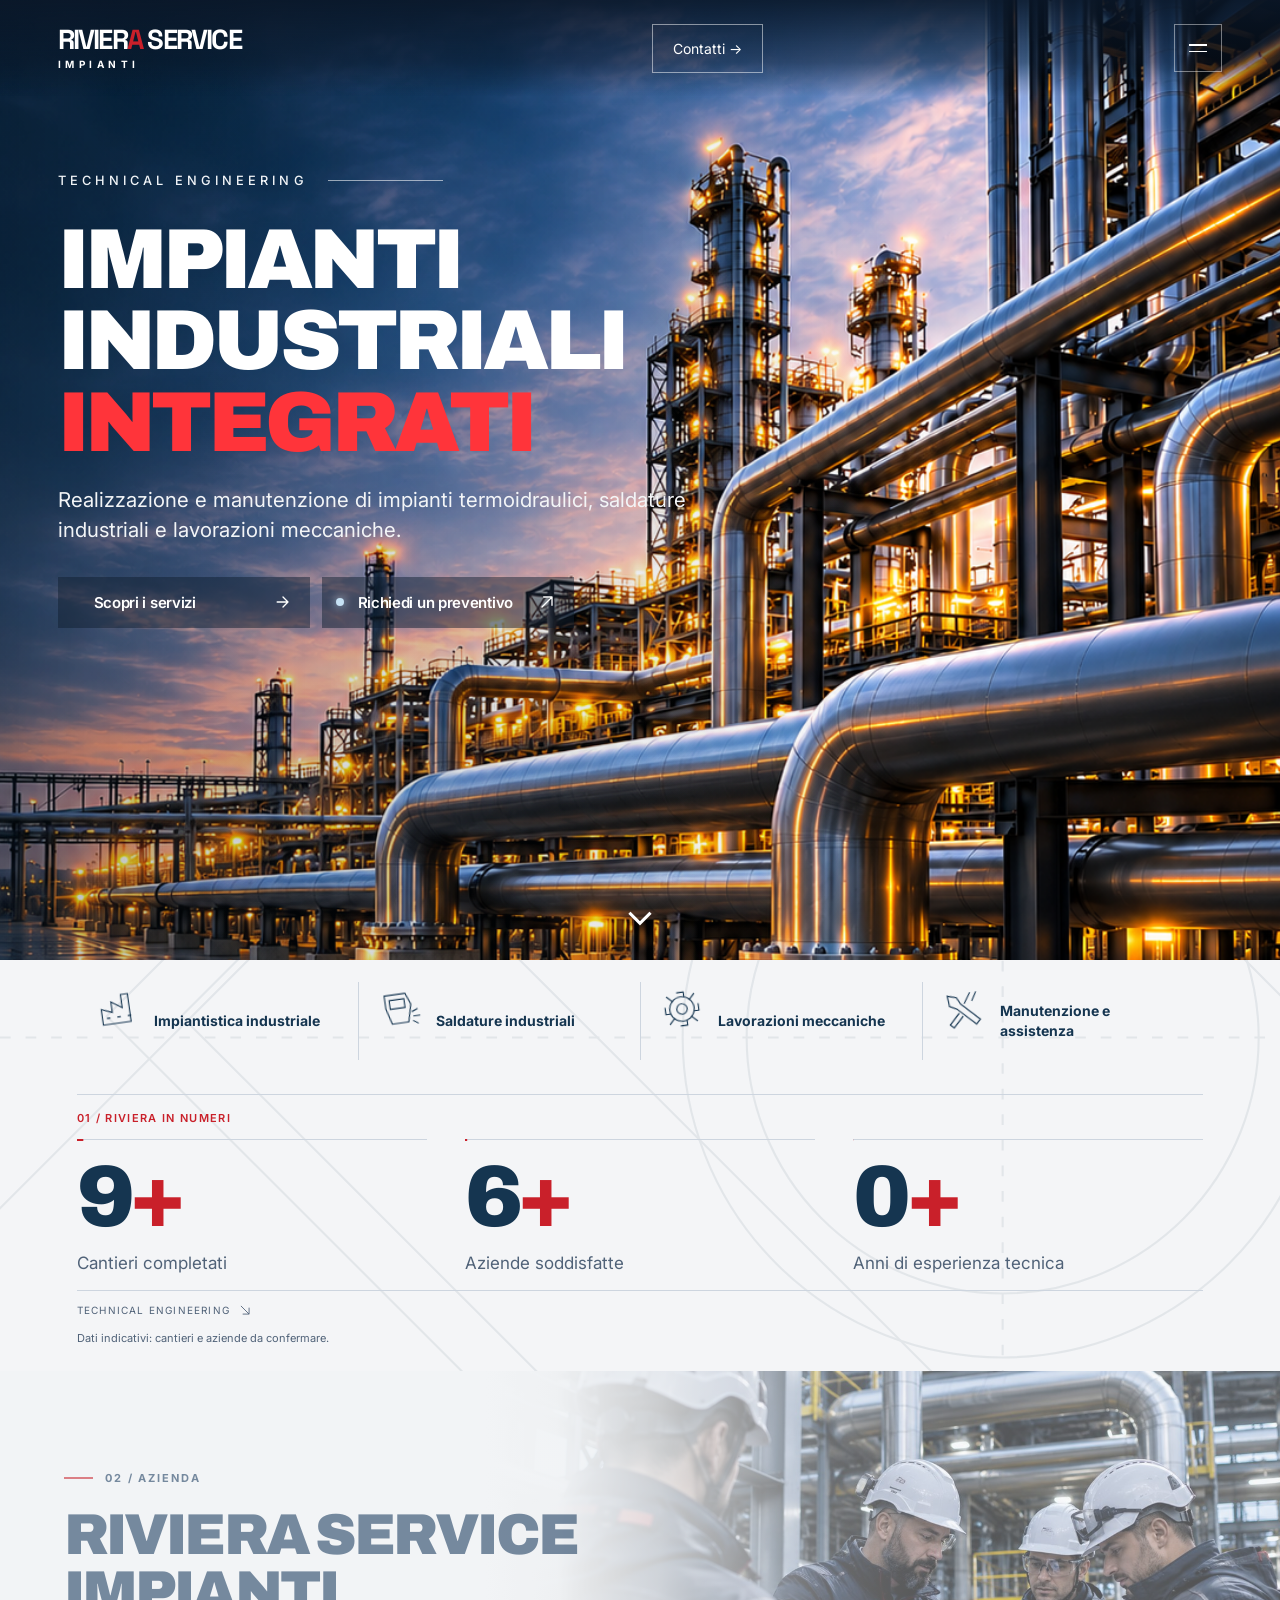
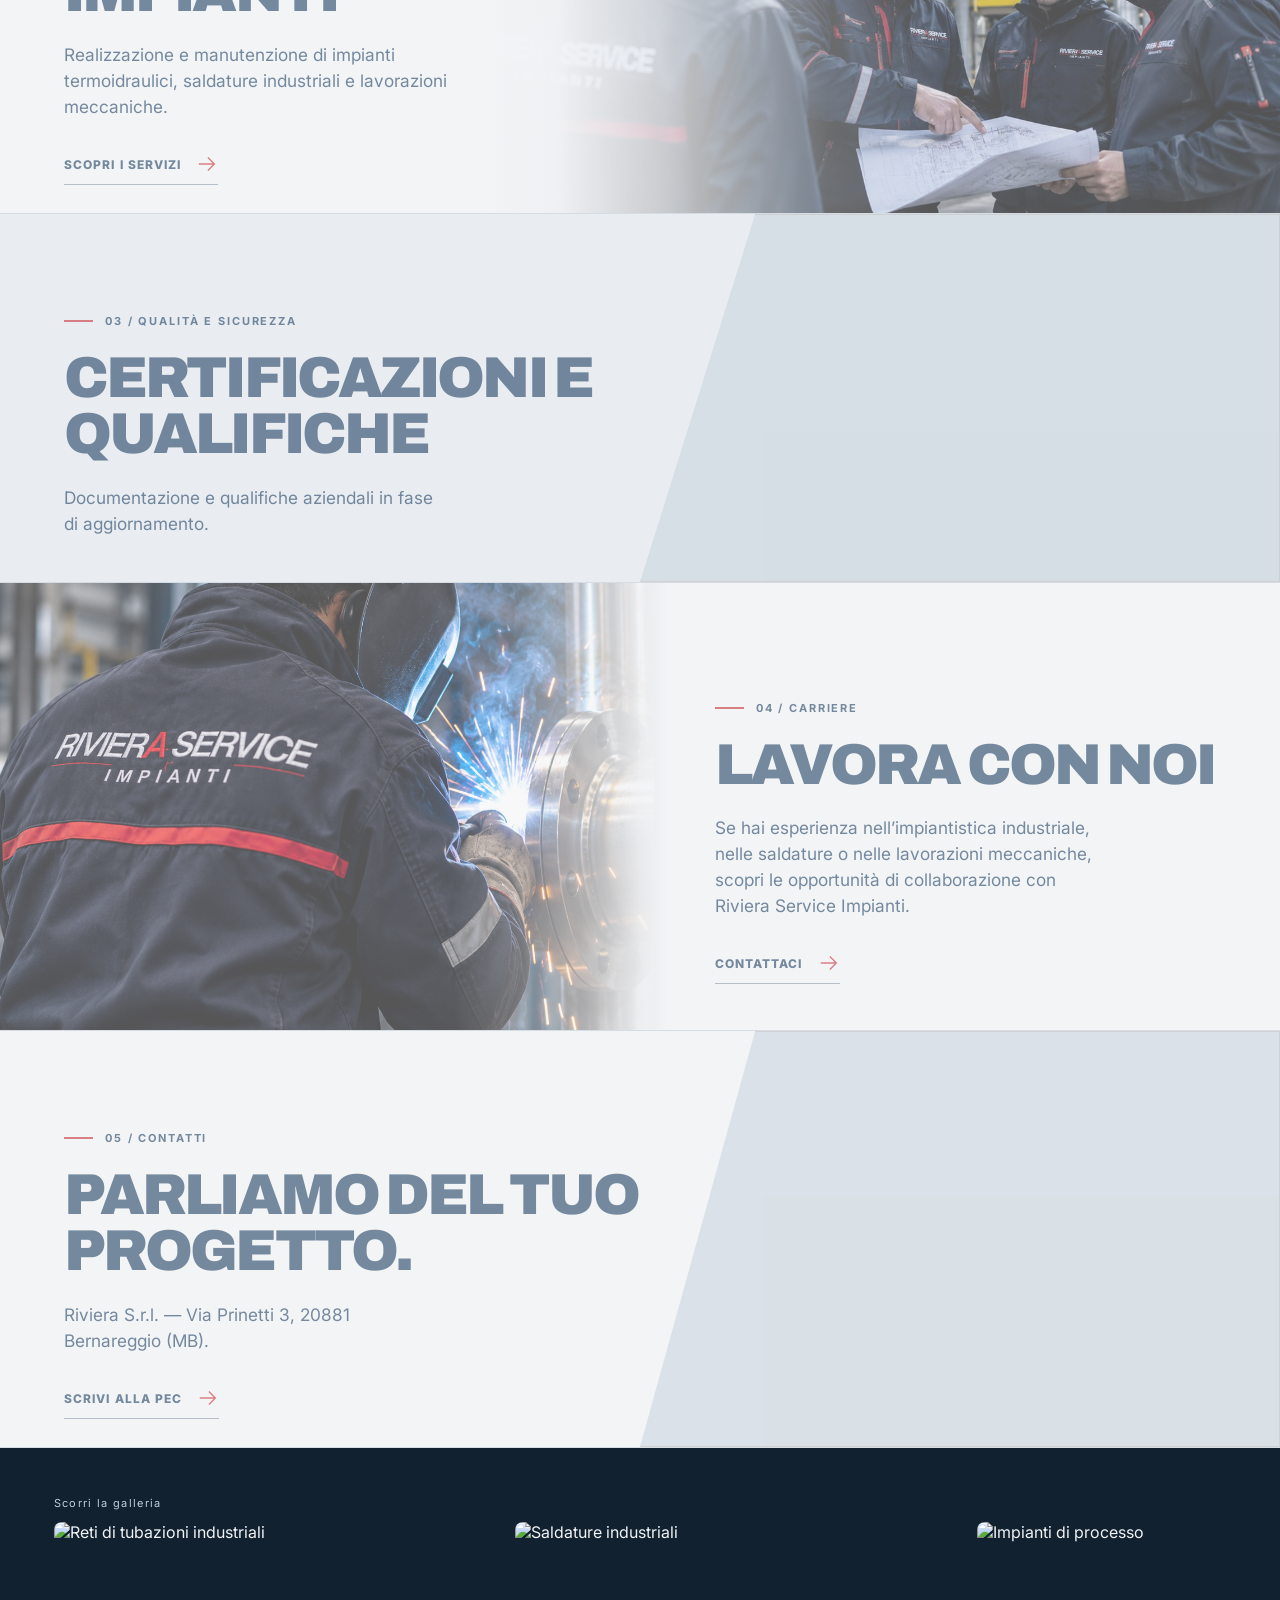
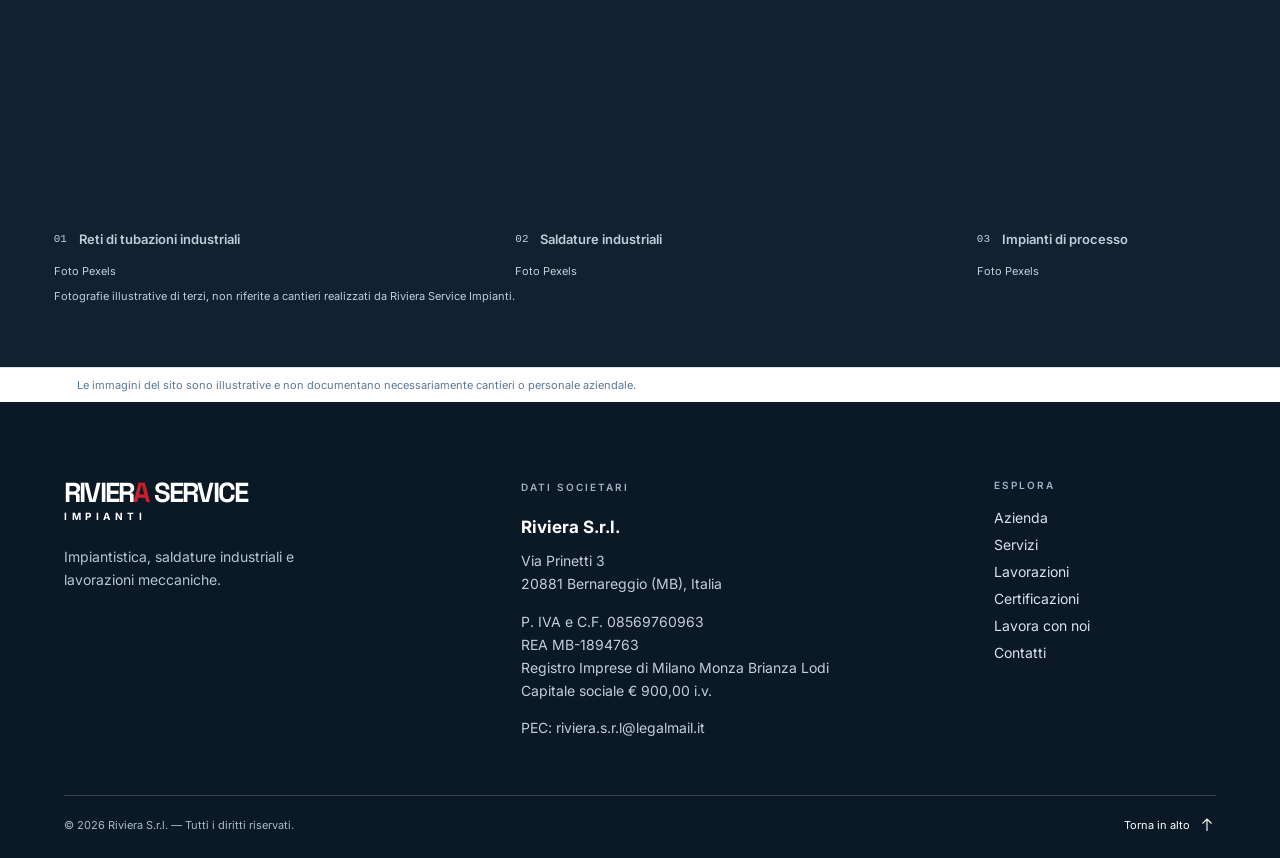
==== commit 82d497a7: "Unify hero service and quote CTAs with selected Signal design" ====
--- a/index.html
+++ b/index.html
@@ -78,16 +78,18 @@
 @media(max-width:759px){.engineering-chapter>.strip{padding:0 var(--rv-gutter) 12px}.engineering-chapter>.strip a,.engineering-chapter>.strip a+a{padding:16px 8px;font-size:12px;border-color:var(--rv-rule)}.engineering-chapter>.riviera-metrics.rm-symmetric{padding-top:8px;padding-bottom:20px}}
 </style><style id="riviera-hero-quote">
 .hero .reveal-actions{flex-direction:row;flex-wrap:wrap;gap:12px;max-width:none;width:100%}
-.hero .reveal-link.primary-link.quote-link{display:flex;align-items:center;justify-content:flex-start;gap:14px;width:max-content;max-width:100%;min-height:51px;padding:10px 14px;border:0;border-radius:0;background:rgba(15,30,46,.48);color:#fff;isolation:isolate;overflow:hidden}
-.hero .reveal-link.primary-link.quote-link:before{background:linear-gradient(100deg,transparent,#ffffff35,transparent);transform:translateX(-105%);transition:transform .75s cubic-bezier(.16,1,.3,1);pointer-events:none}
-.hero .quote-link .signal-dot{width:8px;height:8px;flex:0 0 8px;border-radius:50%;background:#c6e2f5;box-shadow:0 0 10px #b9d4e6}
-.hero .reveal-link.primary-link.quote-link .reveal-arrow{background:transparent;color:#fff;border-radius:0;width:25px;height:25px;flex:0 0 25px;margin-left:8px}
-.hero .reveal-link.primary-link.quote-link:is(:hover,:focus-visible,:active){background:rgba(15,30,46,.62);color:#fff}
-.hero .reveal-link.primary-link.quote-link:is(:hover,:focus-visible,:active):before{transform:translateX(105%)}
-.hero .reveal-link.primary-link.quote-link:is(:hover,:focus-visible,:active) .reveal-arrow{background:transparent;color:#fff;transform:translate(3px,-3px)}
-.hero .quote-link:is(:hover,:focus-visible,:active) .reveal-label{transform:none}
-@media(max-width:759px){.hero .reveal-actions{flex-direction:column;align-items:flex-start;gap:9px}.hero .reveal-link.primary-link{min-height:48px;gap:18px;font-size:14px}.hero .reveal-link.primary-link:not(.quote-link) .reveal-arrow{width:36px;height:36px;flex-basis:36px}.hero .reveal-link.primary-link.quote-link{gap:12px;min-height:48px}}
-@media(prefers-reduced-motion:reduce){.hero .reveal-link.primary-link.quote-link:before,.hero .reveal-link.primary-link.quote-link .reveal-arrow{transition:none}}
+.hero .reveal-actions .reveal-link.primary-link{display:flex;align-items:center;justify-content:flex-start;gap:14px;width:max-content;max-width:100%;min-height:51px;padding:10px 14px;border:0;border-radius:0;background:rgba(15,30,46,.48);color:#fff;isolation:isolate;overflow:hidden}
+.hero .reveal-actions .reveal-link.primary-link:before{background:linear-gradient(100deg,transparent,#ffffff35,transparent);transform:translateX(-105%);transition:transform .75s cubic-bezier(.16,1,.3,1);pointer-events:none}
+.hero .reveal-actions .signal-dot,.hero .reveal-actions .signal-spacer{width:8px;height:8px;flex:0 0 8px;border-radius:50%}
+.hero .reveal-actions .signal-dot{background:#c6e2f5;box-shadow:0 0 10px #b9d4e6}
+.hero .reveal-actions .reveal-link.primary-link .reveal-arrow{background:transparent;color:#fff;border-radius:0;width:25px;height:25px;flex:0 0 25px;margin-left:auto}
+.hero .reveal-actions .reveal-link.primary-link:is(:hover,:focus-visible,:active){background:rgba(15,30,46,.62);color:#fff}
+.hero .reveal-actions .reveal-link.primary-link:is(:hover,:focus-visible,:active):before{transform:translateX(105%)}
+.hero .reveal-actions .reveal-link.primary-link:is(:hover,:focus-visible,:active) .reveal-arrow{background:transparent;color:#fff;transform:translate(3px,-3px)}
+.hero .reveal-actions .reveal-link.primary-link:is(:hover,:focus-visible,:active) .reveal-label{transform:none}
+.hero .reveal-actions .reveal-link.primary-link{min-width:252px}
+@media(max-width:759px){.hero .reveal-actions{flex-direction:column;align-items:flex-start;gap:9px}.hero .reveal-actions .reveal-link.primary-link{width:min(100%,252px);min-width:0;min-height:48px;gap:12px;font-size:14px}}
+@media(prefers-reduced-motion:reduce){.hero .reveal-actions .reveal-link.primary-link:before,.hero .reveal-actions .reveal-link.primary-link .reveal-arrow{transition:none}}
 </style><style id="quote-panel-style">
 #preventivo{position:fixed;inset:0 0 0 auto;margin:0;width:min(100%,590px);max-width:100%;height:100%;max-height:100%;border:0;padding:0;background:#f4f5f7;color:#153550;overflow:auto;box-shadow:-12px 0 60px #0003}
 #preventivo::backdrop{background:#081725a6}
@@ -107,4 +109,4 @@
 #preventivo :focus-visible{outline:2px solid #c9202a;outline-offset:3px}
 @media(prefers-reduced-motion:reduce){#preventivo[open]{animation:none}}
 </style></head><body><header><a class="logo" href="#home" aria-label="Riviera Service Impianti — Home"><span class="logo-main">RIVIER<b>A</b> SERVICE</span><small>IMPIANTI</small></a><nav aria-label="Navigazione principale"><a href="#home">Home</a><a href="#azienda">Chi siamo</a><a href="#progetti">Servizi</a><a href="#progetti">Lavorazioni</a><a href="#certificazioni">Certificazioni</a><a href="#lavora">Lavora con noi</a></nav><a class="cta" href="#contatti">Contatti →</a><button class="menu" aria-expanded="false" aria-controls="mobileNav" aria-haspopup="dialog" type="button"><span class="menu-label">Menu</span><span class="menu-icon" aria-hidden="true"><i></i><i></i></span></button>
-</header><dialog id="mobileNav" class="engineering-menu" aria-label="Navigazione principale"><div class="engineering-menu-photo"><a class="logo overlay-logo" href="#home" aria-label="Riviera Service Impianti — Home"><span class="logo-main">RIVIER<b>A</b> SERVICE</span><small>IMPIANTI</small></a><div class="engineering-photo-label">TECHNICAL<br>ENGINEERING <i></i></div></div><div class="engineering-menu-content"><div class="engineering-menu-top"><span>01 / NAVIGAZIONE</span><button class="engineering-close" type="button" autofocus aria-label="Chiudi menu"><span class="close-label">Chiudi</span><svg aria-hidden="true" viewBox="0 0 24 24" fill="none" stroke="currentColor" stroke-width="1.5" stroke-linecap="round"><path d="m5 5 14 14M19 5 5 19"/></svg></button></div><nav aria-label="Sezioni del sito" class="engineering-links"><a href="#home" style="--order:0"><span class="engineering-index">01 <i></i></span><span class="engineering-word">Home</span><span class="engineering-arrow" aria-hidden="true"><svg viewBox="0 0 24 24" fill="none" stroke="currentColor" stroke-width="1.5" stroke-linecap="round" stroke-linejoin="round"><path d="M3 12h17m-7-7 7 7-7 7"/></svg></span></a><a href="#azienda" style="--order:1"><span class="engineering-index">02 <i></i></span><span class="engineering-word">Azienda</span><span class="engineering-arrow" aria-hidden="true"><svg viewBox="0 0 24 24" fill="none" stroke="currentColor" stroke-width="1.5" stroke-linecap="round" stroke-linejoin="round"><path d="M3 12h17m-7-7 7 7-7 7"/></svg></span></a><a href="#progetti" style="--order:2"><span class="engineering-index">03 <i></i></span><span class="engineering-word">Servizi</span><span class="engineering-arrow" aria-hidden="true"><svg viewBox="0 0 24 24" fill="none" stroke="currentColor" stroke-width="1.5" stroke-linecap="round" stroke-linejoin="round"><path d="M3 12h17m-7-7 7 7-7 7"/></svg></span></a><a href="#progetti" style="--order:3"><span class="engineering-index">04 <i></i></span><span class="engineering-word">Lavorazioni</span><span class="engineering-arrow" aria-hidden="true"><svg viewBox="0 0 24 24" fill="none" stroke="currentColor" stroke-width="1.5" stroke-linecap="round" stroke-linejoin="round"><path d="M3 12h17m-7-7 7 7-7 7"/></svg></span></a><a href="#certificazioni" style="--order:4"><span class="engineering-index">05 <i></i></span><span class="engineering-word">Certificazioni</span><span class="engineering-arrow" aria-hidden="true"><svg viewBox="0 0 24 24" fill="none" stroke="currentColor" stroke-width="1.5" stroke-linecap="round" stroke-linejoin="round"><path d="M3 12h17m-7-7 7 7-7 7"/></svg></span></a><a href="#lavora" style="--order:5"><span class="engineering-index">06 <i></i></span><span class="engineering-word">Lavora con noi</span><span class="engineering-arrow" aria-hidden="true"><svg viewBox="0 0 24 24" fill="none" stroke="currentColor" stroke-width="1.5" stroke-linecap="round" stroke-linejoin="round"><path d="M3 12h17m-7-7 7 7-7 7"/></svg></span></a><a href="#contatti" style="--order:6"><span class="engineering-index">07 <i></i></span><span class="engineering-word">Contatti</span><span class="engineering-arrow" aria-hidden="true"><svg viewBox="0 0 24 24" fill="none" stroke="currentColor" stroke-width="1.5" stroke-linecap="round" stroke-linejoin="round"><path d="M3 12h17m-7-7 7 7-7 7"/></svg></span></a></nav><div class="engineering-menu-footer">IMPIANTI INDUSTRIALI <b>/</b> MANUTENZIONE <b>/</b> INTEGRAZIONE</div></div></dialog><main><section class="hero" id="home"><div class="intro"><div class="eyebrow">Technical Engineering</div><h1><span class="title-mask"><span class="title-rise">Impianti</span></span><span class="title-mask"><span class="title-rise">industriali</span></span><span class="title-mask hero-accent"><span class="title-rise">integrati</span></span></h1><p>Realizzazione e manutenzione di impianti termoidraulici, saldature industriali e lavorazioni meccaniche.</p><div class="actions reveal-actions"><a class="reveal-link primary-link" href="#progetti"><span class="reveal-label">Scopri i servizi</span><span class="reveal-arrow"><svg viewBox="0 0 24 24" width="20" height="20" fill="none" aria-hidden="true"><path d="M5 12h13m-6-6 6 6-6 6" stroke="currentColor" stroke-width="1.6" stroke-linecap="round" stroke-linejoin="round"/></svg></span></a><a class="reveal-link primary-link quote-link" href="#preventivo" aria-haspopup="dialog"><span class="signal-dot" aria-hidden="true"></span><span class="reveal-label">Richiedi un preventivo</span><span class="reveal-arrow"><svg viewBox="0 0 24 24" width="20" height="20" fill="none" aria-hidden="true"><path d="M6 18L18 6M8 6h10v10" stroke="currentColor" stroke-width="1.6" stroke-linecap="round" stroke-linejoin="round"/></svg></span></a></div></div><div class="art" role="img" aria-label="Illustrazione di un impianto industriale al tramonto"><div class="art-layer"></div></div><a class="hero-scroll" href="#progetti" aria-label="Scorri alla sezione lavorazioni">⌄</a></section><div class="engineering-chapter"><div class="strip"><a href="#progetti"><svg viewBox="0 0 48 48"><path d="M5 40V22l12 5V15l12 8V8h8v32zM10 33h4m8 0h4m8 0h4"/></svg>Impiantistica industriale</a><a href="#progetti"><svg viewBox="0 0 48 48"><path d="M8 7h24l5 13-5 20H13L8 22zM13 13h17v10H13zM37 29l7-3m-6 8h8m-9 5 6 4"/></svg>Saldature industriali</a><a href="#progetti"><svg viewBox="0 0 48 48"><circle cx="24" cy="24" r="14"/><circle cx="24" cy="24" r="6"/><path d="M20 5h8v6m-8 32h8v-6M5 20v8h6m32-8v8h-6M8 8l7 7m18 18 7 7M8 40l7-7m18-18 7-7"/></svg>Lavorazioni meccaniche</a><a href="#progetti"><svg viewBox="0 0 48 48"><path d="M7 7l10 3 4 8 20 20-5 5-20-20-8-4zM33 6l-8 12m-7 10L6 40l4 4 12-12M40 6l-6 10"/></svg>Manutenzione e assistenza</a></div><section class="riviera-metrics rm-symmetric" aria-label="Riviera in numeri"><div class="rm-lead"><p class="rm-kicker">01 / RIVIERA IN NUMERI</p></div><div class="rm-side"><div class="rm-grid"><div class="rm-item"><strong class="rm-number"><span data-rm-count="50">50</span><span class="rm-plus">+</span></strong><p class="rm-label">Cantieri completati</p></div><div class="rm-item"><strong class="rm-number"><span data-rm-count="100">100</span><span class="rm-plus">+</span></strong><p class="rm-label">Aziende soddisfatte</p></div><div class="rm-item"><strong class="rm-number"><span data-rm-count="30">30</span><span class="rm-plus">+</span></strong><p class="rm-label">Anni di esperienza tecnica</p></div></div><p class="rm-footer">TECHNICAL ENGINEERING <svg aria-hidden="true" width="14" height="14" viewBox="0 0 24 24" fill="none" stroke="currentColor" stroke-width="1.5"><path d="M5 5l14 14M8 19h11V8"/></svg></p><p class="rm-note">Dati indicativi: cantieri e aziende da confermare.</p></div></section></div><section class="section editorial-section" id="azienda"><div class="editorial-copy"><div class="eyebrow">02 / Azienda</div><h2>Riviera Service Impianti</h2><p>Realizzazione e manutenzione di impianti termoidraulici, saldature industriali e lavorazioni meccaniche.</p><a class="editorial-link" href="#progetti">Scopri i servizi<svg viewBox="0 0 24 24" width="22" height="22" fill="none" stroke="currentColor" stroke-width="1.5" aria-hidden="true"><path d="M3 12h17m-7-7 7 7-7 7"/></svg></a></div><figure class="editorial-image"><img src="riviera-team.jpg" alt="Illustrazione di una squadra di tecnici Riviera" loading="lazy" decoding="async" style="object-position:30% center"></figure></section><section class="section editorial-section" id="certificazioni"><div class="editorial-copy"><div class="eyebrow">03 / Qualità e sicurezza</div><h2>Certificazioni e qualifiche</h2><p>Documentazione e qualifiche aziendali in fase di aggiornamento.</p></div><figure class="editorial-image"><img src="https://images.pexels.com/photos/33514501/pexels-photo-33514501.jpeg?auto=compress&amp;cs=tinysrgb&amp;w=1200" alt="" loading="lazy" decoding="async"></figure></section><section class="section editorial-section" id="lavora"><div class="editorial-copy"><div class="eyebrow">04 / Carriere</div><h2>Lavora con noi</h2><p>Se hai esperienza nell’impiantistica industriale, nelle saldature o nelle lavorazioni meccaniche, scopri le opportunità di collaborazione con Riviera Service Impianti.</p><a class="editorial-link" href="#contatti">Contattaci<svg viewBox="0 0 24 24" width="22" height="22" fill="none" stroke="currentColor" stroke-width="1.5" aria-hidden="true"><path d="M3 12h17m-7-7 7 7-7 7"/></svg></a></div><figure class="editorial-image"><img src="F1D73222-F3F3-4650-9126-D4F8FD7CAF8A.PNG" alt="Illustrazione di un saldatore con divisa Riviera" loading="lazy" decoding="async" style="object-position:30% center"></figure></section><section class="section editorial-section" id="contatti"><div class="editorial-copy"><div class="eyebrow">05 / Contatti</div><h2>Parliamo del tuo progetto.</h2><p>Riviera S.r.l. — Via Prinetti 3, 20881 Bernareggio (MB).</p><a class="editorial-link" href="mailto:riviera.s.r.l@legalmail.it">Scrivi alla PEC<svg viewBox="0 0 24 24" width="22" height="22" fill="none" stroke="currentColor" stroke-width="1.5" aria-hidden="true"><path d="M3 12h17m-7-7 7 7-7 7"/></svg></a></div><figure class="editorial-image"><img src="https://images.pexels.com/photos/5884386/pexels-photo-5884386.jpeg?auto=compress&amp;cs=tinysrgb&amp;w=1200" alt="" loading="lazy" decoding="async"></figure></section><section class="section" id="progetti" aria-label="Impianti e lavorazioni"><div class="project-gallery" aria-label="Galleria illustrativa delle lavorazioni industriali"><div class="gallery-toolbar"><span>Scorri la galleria</span></div><div class="gallery-track" tabindex="0" aria-label="Scorri orizzontalmente per esplorare le immagini"><figure class="gallery-slide"><img src="https://images.pexels.com/photos/36824351/pexels-photo-36824351.jpeg?auto=compress&amp;cs=tinysrgb&amp;w=1400" alt="Reti di tubazioni industriali" loading="lazy" decoding="async" width="1200" height="800" referrerpolicy="no-referrer"><figcaption><span>01</span>Reti di tubazioni industriali</figcaption><a class="photo-credit" style="font-size:11px;color:#506278" href="https://www.pexels.com/photo/industrial-complex-with-stainless-steel-pipes-36824351/" target="_blank" rel="noopener">Foto Pexels</a></figure><figure class="gallery-slide"><img src="https://images.pexels.com/photos/2480481/pexels-photo-2480481.jpeg?auto=compress&amp;cs=tinysrgb&amp;w=1400" alt="Saldature industriali" loading="lazy" decoding="async" width="1200" height="800" referrerpolicy="no-referrer"><figcaption><span>02</span>Saldature industriali</figcaption><a class="photo-credit" style="font-size:11px;color:#506278" href="https://www.pexels.com/photo/man-welding-on-gray-metal-sheet-2480481/" target="_blank" rel="noopener">Foto Pexels</a></figure><figure class="gallery-slide"><img src="https://images.pexels.com/photos/5884386/pexels-photo-5884386.jpeg?auto=compress&amp;cs=tinysrgb&amp;w=1400" alt="Impianti di processo" loading="lazy" decoding="async" width="1200" height="800" referrerpolicy="no-referrer"><figcaption><span>03</span>Impianti di processo</figcaption><a class="photo-credit" style="font-size:11px;color:#506278" href="https://www.pexels.com/photo/inside-a-petrochemical-industry-5884386/" target="_blank" rel="noopener">Foto Pexels</a></figure><figure class="gallery-slide"><img src="https://images.pexels.com/photos/33514501/pexels-photo-33514501.jpeg?auto=compress&amp;cs=tinysrgb&amp;w=1400" alt="Centrali tecnologiche" loading="lazy" decoding="async" width="1200" height="800" referrerpolicy="no-referrer"><figcaption><span>04</span>Centrali tecnologiche</figcaption><a class="photo-credit" style="font-size:11px;color:#506278" href="https://www.pexels.com/photo/stainless-steel-industrial-equipment-in-a-factory-33514501/" target="_blank" rel="noopener">Foto Pexels</a></figure></div><small class="gallery-note">Fotografie illustrative di terzi, non riferite a cantieri realizzati da Riviera Service Impianti.</small></div></section><p class="gallery-note" style="margin:0;padding:10px 6%;font-size:11px">Le immagini del sito sono illustrative e non documentano necessariamente cantieri o personale aziendale.</p></main><footer class="site-footer"><div class="footer-main"><div class="footer-brand"><a class="logo" href="#home" aria-label="Riviera Service Impianti — Home"><span class="logo-main">RIVIER<b>A</b> SERVICE</span><small>IMPIANTI</small></a><p>Impiantistica, saldature industriali e lavorazioni meccaniche.</p></div><div class="footer-details"><h3>DATI SOCIETARI</h3><strong>Riviera S.r.l.</strong><address>Via Prinetti 3<br>20881 Bernareggio (MB), Italia</address><p>P. IVA e C.F. 08569760963<br>REA MB-1894763<br>Registro Imprese di Milano Monza Brianza Lodi<br>Capitale sociale € 900,00 i.v.</p><p>PEC: <a href="mailto:riviera.s.r.l@legalmail.it">riviera.s.r.l@legalmail.it</a></p></div><nav class="footer-nav" aria-label="Collegamenti utili"><h3>ESPLORA</h3><a href="#azienda">Azienda</a><a href="#progetti">Servizi</a><a href="#progetti">Lavorazioni</a><a href="#certificazioni">Certificazioni</a><a href="#lavora">Lavora con noi</a><a href="#contatti">Contatti</a></nav></div><div class="footer-bottom"><span>© 2026 Riviera S.r.l. — Tutti i diritti riservati.</span><a href="#home" class="footer-up">Torna in alto <svg aria-hidden="true" viewBox="0 0 24 24" width="18" height="18" fill="none" stroke="currentColor" stroke-width="1.5"><path d="M12 20V4m-6 6 6-6 6 6"/></svg></a></div></footer><script src="menu.js?v=engineering-02" defer></script><script src="motion.js" defer></script><script>(()=>{const s=document.querySelector('.riviera-metrics');if(!s)return;const lead=s.querySelector('.rm-lead'),items=[...s.querySelectorAll('.rm-item')],counts=[...s.querySelectorAll('[data-rm-count]')],reduced=matchMedia('(prefers-reduced-motion: reduce)');let raf=0,started=null;const clamp=x=>Math.max(0,Math.min(1,x)),smooth=x=>{x=clamp(x);return x*x*(3-2*x)};function paint(now){raf=0;const rect=s.getBoundingClientRect(),p=clamp((innerHeight-rect.top)/(innerHeight*.7));const phase=(a,b)=>reduced.matches?1:smooth((p-a)/(b-a));lead.style.setProperty('--rm-panel',phase(0,.38));if(started===null&&rect.top<innerHeight*.85&&rect.bottom>0)started=now;let running=false;counts.forEach((el,i)=>{const t=reduced.matches?1:started===null?0:clamp((now-started-i*350)/3000),v=String(Math.round(Number(el.dataset.rmCount)*smooth(t)));if(el.textContent!==v)el.textContent=v;if(items[i])items[i].style.setProperty('--rm-line',smooth(t));if(started!==null&&t<1)running=true;});if(running&&!reduced.matches)schedule();}function schedule(){if(!raf)raf=requestAnimationFrame(paint)}addEventListener('scroll',schedule,{passive:true});addEventListener('resize',schedule,{passive:true});reduced.addEventListener('change',schedule);schedule()})();</script><dialog id="preventivo" aria-labelledby="qp-title"><div class="qp-inner"><div class="qp-top"><span>RIVIERA SERVICE</span><button type="button" class="qp-close" aria-label="Chiudi richiesta preventivo" autofocus>×</button></div><div class="qp-kicker">01 / NUOVO PROGETTO</div><h2 id="qp-title">Parliamo del tuo progetto.</h2><p>Raccontaci le tue esigenze.</p><p class="qp-note" id="qp-note">Modulo in preparazione: l'invio delle richieste non è ancora attivo. Non inserire dati personali.</p><fieldset class="qp-fields" disabled style="border:0;padding:0;min-width:0"><label>Nome e cognome<input placeholder="Nome e cognome"></label><label>Azienda<input placeholder="Ragione sociale"></label><label>Email<input type="email" placeholder="Email aziendale"></label><label>Telefono<input type="tel" placeholder="+39"></label><label>Tipologia di intervento<select><option>Seleziona il servizio</option><option>Impiantistica industriale</option><option>Saldature industriali</option><option>Lavorazioni meccaniche</option><option>Manutenzione e assistenza</option><option>Altro</option></select></label><label>Luogo del cantiere<input placeholder="Comune e provincia"></label><label>Descrizione del progetto<textarea rows="4" placeholder="Descrivi l'intervento richiesto"></textarea></label><label>Documentazione tecnica<input type="file"></label></fieldset><button class="qp-submit" type="button" disabled aria-describedby="qp-note">Invia richiesta di preventivo</button></div></dialog><script>(()=>{const d=document.getElementById('preventivo'),a=document.querySelector('.quote-link');if(!d||!a)return;a.addEventListener('click',e=>{if(typeof d.showModal!=='function')return;e.preventDefault();d.showModal()});d.querySelector('.qp-close').addEventListener('click',()=>d.close());d.addEventListener('click',e=>{if(e.target===d)d.close()});})();</script></body></html>+</header><dialog id="mobileNav" class="engineering-menu" aria-label="Navigazione principale"><div class="engineering-menu-photo"><a class="logo overlay-logo" href="#home" aria-label="Riviera Service Impianti — Home"><span class="logo-main">RIVIER<b>A</b> SERVICE</span><small>IMPIANTI</small></a><div class="engineering-photo-label">TECHNICAL<br>ENGINEERING <i></i></div></div><div class="engineering-menu-content"><div class="engineering-menu-top"><span>01 / NAVIGAZIONE</span><button class="engineering-close" type="button" autofocus aria-label="Chiudi menu"><span class="close-label">Chiudi</span><svg aria-hidden="true" viewBox="0 0 24 24" fill="none" stroke="currentColor" stroke-width="1.5" stroke-linecap="round"><path d="m5 5 14 14M19 5 5 19"/></svg></button></div><nav aria-label="Sezioni del sito" class="engineering-links"><a href="#home" style="--order:0"><span class="engineering-index">01 <i></i></span><span class="engineering-word">Home</span><span class="engineering-arrow" aria-hidden="true"><svg viewBox="0 0 24 24" fill="none" stroke="currentColor" stroke-width="1.5" stroke-linecap="round" stroke-linejoin="round"><path d="M3 12h17m-7-7 7 7-7 7"/></svg></span></a><a href="#azienda" style="--order:1"><span class="engineering-index">02 <i></i></span><span class="engineering-word">Azienda</span><span class="engineering-arrow" aria-hidden="true"><svg viewBox="0 0 24 24" fill="none" stroke="currentColor" stroke-width="1.5" stroke-linecap="round" stroke-linejoin="round"><path d="M3 12h17m-7-7 7 7-7 7"/></svg></span></a><a href="#progetti" style="--order:2"><span class="engineering-index">03 <i></i></span><span class="engineering-word">Servizi</span><span class="engineering-arrow" aria-hidden="true"><svg viewBox="0 0 24 24" fill="none" stroke="currentColor" stroke-width="1.5" stroke-linecap="round" stroke-linejoin="round"><path d="M3 12h17m-7-7 7 7-7 7"/></svg></span></a><a href="#progetti" style="--order:3"><span class="engineering-index">04 <i></i></span><span class="engineering-word">Lavorazioni</span><span class="engineering-arrow" aria-hidden="true"><svg viewBox="0 0 24 24" fill="none" stroke="currentColor" stroke-width="1.5" stroke-linecap="round" stroke-linejoin="round"><path d="M3 12h17m-7-7 7 7-7 7"/></svg></span></a><a href="#certificazioni" style="--order:4"><span class="engineering-index">05 <i></i></span><span class="engineering-word">Certificazioni</span><span class="engineering-arrow" aria-hidden="true"><svg viewBox="0 0 24 24" fill="none" stroke="currentColor" stroke-width="1.5" stroke-linecap="round" stroke-linejoin="round"><path d="M3 12h17m-7-7 7 7-7 7"/></svg></span></a><a href="#lavora" style="--order:5"><span class="engineering-index">06 <i></i></span><span class="engineering-word">Lavora con noi</span><span class="engineering-arrow" aria-hidden="true"><svg viewBox="0 0 24 24" fill="none" stroke="currentColor" stroke-width="1.5" stroke-linecap="round" stroke-linejoin="round"><path d="M3 12h17m-7-7 7 7-7 7"/></svg></span></a><a href="#contatti" style="--order:6"><span class="engineering-index">07 <i></i></span><span class="engineering-word">Contatti</span><span class="engineering-arrow" aria-hidden="true"><svg viewBox="0 0 24 24" fill="none" stroke="currentColor" stroke-width="1.5" stroke-linecap="round" stroke-linejoin="round"><path d="M3 12h17m-7-7 7 7-7 7"/></svg></span></a></nav><div class="engineering-menu-footer">IMPIANTI INDUSTRIALI <b>/</b> MANUTENZIONE <b>/</b> INTEGRAZIONE</div></div></dialog><main><section class="hero" id="home"><div class="intro"><div class="eyebrow">Technical Engineering</div><h1><span class="title-mask"><span class="title-rise">Impianti</span></span><span class="title-mask"><span class="title-rise">industriali</span></span><span class="title-mask hero-accent"><span class="title-rise">integrati</span></span></h1><p>Realizzazione e manutenzione di impianti termoidraulici, saldature industriali e lavorazioni meccaniche.</p><div class="actions reveal-actions"><a class="reveal-link primary-link" href="#progetti"><span class="signal-spacer" aria-hidden="true"></span><span class="reveal-label">Scopri i servizi</span><span class="reveal-arrow"><svg viewBox="0 0 24 24" width="20" height="20" fill="none" aria-hidden="true"><path d="M5 12h13m-6-6 6 6-6 6" stroke="currentColor" stroke-width="1.6" stroke-linecap="round" stroke-linejoin="round"/></svg></span></a><a class="reveal-link primary-link quote-link" href="#preventivo" aria-haspopup="dialog"><span class="signal-dot" aria-hidden="true"></span><span class="reveal-label">Richiedi un preventivo</span><span class="reveal-arrow"><svg viewBox="0 0 24 24" width="20" height="20" fill="none" aria-hidden="true"><path d="M6 18L18 6M8 6h10v10" stroke="currentColor" stroke-width="1.6" stroke-linecap="round" stroke-linejoin="round"/></svg></span></a></div></div><div class="art" role="img" aria-label="Illustrazione di un impianto industriale al tramonto"><div class="art-layer"></div></div><a class="hero-scroll" href="#progetti" aria-label="Scorri alla sezione lavorazioni">⌄</a></section><div class="engineering-chapter"><div class="strip"><a href="#progetti"><svg viewBox="0 0 48 48"><path d="M5 40V22l12 5V15l12 8V8h8v32zM10 33h4m8 0h4m8 0h4"/></svg>Impiantistica industriale</a><a href="#progetti"><svg viewBox="0 0 48 48"><path d="M8 7h24l5 13-5 20H13L8 22zM13 13h17v10H13zM37 29l7-3m-6 8h8m-9 5 6 4"/></svg>Saldature industriali</a><a href="#progetti"><svg viewBox="0 0 48 48"><circle cx="24" cy="24" r="14"/><circle cx="24" cy="24" r="6"/><path d="M20 5h8v6m-8 32h8v-6M5 20v8h6m32-8v8h-6M8 8l7 7m18 18 7 7M8 40l7-7m18-18 7-7"/></svg>Lavorazioni meccaniche</a><a href="#progetti"><svg viewBox="0 0 48 48"><path d="M7 7l10 3 4 8 20 20-5 5-20-20-8-4zM33 6l-8 12m-7 10L6 40l4 4 12-12M40 6l-6 10"/></svg>Manutenzione e assistenza</a></div><section class="riviera-metrics rm-symmetric" aria-label="Riviera in numeri"><div class="rm-lead"><p class="rm-kicker">01 / RIVIERA IN NUMERI</p></div><div class="rm-side"><div class="rm-grid"><div class="rm-item"><strong class="rm-number"><span data-rm-count="50">50</span><span class="rm-plus">+</span></strong><p class="rm-label">Cantieri completati</p></div><div class="rm-item"><strong class="rm-number"><span data-rm-count="100">100</span><span class="rm-plus">+</span></strong><p class="rm-label">Aziende soddisfatte</p></div><div class="rm-item"><strong class="rm-number"><span data-rm-count="30">30</span><span class="rm-plus">+</span></strong><p class="rm-label">Anni di esperienza tecnica</p></div></div><p class="rm-footer">TECHNICAL ENGINEERING <svg aria-hidden="true" width="14" height="14" viewBox="0 0 24 24" fill="none" stroke="currentColor" stroke-width="1.5"><path d="M5 5l14 14M8 19h11V8"/></svg></p><p class="rm-note">Dati indicativi: cantieri e aziende da confermare.</p></div></section></div><section class="section editorial-section" id="azienda"><div class="editorial-copy"><div class="eyebrow">02 / Azienda</div><h2>Riviera Service Impianti</h2><p>Realizzazione e manutenzione di impianti termoidraulici, saldature industriali e lavorazioni meccaniche.</p><a class="editorial-link" href="#progetti">Scopri i servizi<svg viewBox="0 0 24 24" width="22" height="22" fill="none" stroke="currentColor" stroke-width="1.5" aria-hidden="true"><path d="M3 12h17m-7-7 7 7-7 7"/></svg></a></div><figure class="editorial-image"><img src="riviera-team.jpg" alt="Illustrazione di una squadra di tecnici Riviera" loading="lazy" decoding="async" style="object-position:30% center"></figure></section><section class="section editorial-section" id="certificazioni"><div class="editorial-copy"><div class="eyebrow">03 / Qualità e sicurezza</div><h2>Certificazioni e qualifiche</h2><p>Documentazione e qualifiche aziendali in fase di aggiornamento.</p></div><figure class="editorial-image"><img src="https://images.pexels.com/photos/33514501/pexels-photo-33514501.jpeg?auto=compress&amp;cs=tinysrgb&amp;w=1200" alt="" loading="lazy" decoding="async"></figure></section><section class="section editorial-section" id="lavora"><div class="editorial-copy"><div class="eyebrow">04 / Carriere</div><h2>Lavora con noi</h2><p>Se hai esperienza nell’impiantistica industriale, nelle saldature o nelle lavorazioni meccaniche, scopri le opportunità di collaborazione con Riviera Service Impianti.</p><a class="editorial-link" href="#contatti">Contattaci<svg viewBox="0 0 24 24" width="22" height="22" fill="none" stroke="currentColor" stroke-width="1.5" aria-hidden="true"><path d="M3 12h17m-7-7 7 7-7 7"/></svg></a></div><figure class="editorial-image"><img src="F1D73222-F3F3-4650-9126-D4F8FD7CAF8A.PNG" alt="Illustrazione di un saldatore con divisa Riviera" loading="lazy" decoding="async" style="object-position:30% center"></figure></section><section class="section editorial-section" id="contatti"><div class="editorial-copy"><div class="eyebrow">05 / Contatti</div><h2>Parliamo del tuo progetto.</h2><p>Riviera S.r.l. — Via Prinetti 3, 20881 Bernareggio (MB).</p><a class="editorial-link" href="mailto:riviera.s.r.l@legalmail.it">Scrivi alla PEC<svg viewBox="0 0 24 24" width="22" height="22" fill="none" stroke="currentColor" stroke-width="1.5" aria-hidden="true"><path d="M3 12h17m-7-7 7 7-7 7"/></svg></a></div><figure class="editorial-image"><img src="https://images.pexels.com/photos/5884386/pexels-photo-5884386.jpeg?auto=compress&amp;cs=tinysrgb&amp;w=1200" alt="" loading="lazy" decoding="async"></figure></section><section class="section" id="progetti" aria-label="Impianti e lavorazioni"><div class="project-gallery" aria-label="Galleria illustrativa delle lavorazioni industriali"><div class="gallery-toolbar"><span>Scorri la galleria</span></div><div class="gallery-track" tabindex="0" aria-label="Scorri orizzontalmente per esplorare le immagini"><figure class="gallery-slide"><img src="https://images.pexels.com/photos/36824351/pexels-photo-36824351.jpeg?auto=compress&amp;cs=tinysrgb&amp;w=1400" alt="Reti di tubazioni industriali" loading="lazy" decoding="async" width="1200" height="800" referrerpolicy="no-referrer"><figcaption><span>01</span>Reti di tubazioni industriali</figcaption><a class="photo-credit" style="font-size:11px;color:#506278" href="https://www.pexels.com/photo/industrial-complex-with-stainless-steel-pipes-36824351/" target="_blank" rel="noopener">Foto Pexels</a></figure><figure class="gallery-slide"><img src="https://images.pexels.com/photos/2480481/pexels-photo-2480481.jpeg?auto=compress&amp;cs=tinysrgb&amp;w=1400" alt="Saldature industriali" loading="lazy" decoding="async" width="1200" height="800" referrerpolicy="no-referrer"><figcaption><span>02</span>Saldature industriali</figcaption><a class="photo-credit" style="font-size:11px;color:#506278" href="https://www.pexels.com/photo/man-welding-on-gray-metal-sheet-2480481/" target="_blank" rel="noopener">Foto Pexels</a></figure><figure class="gallery-slide"><img src="https://images.pexels.com/photos/5884386/pexels-photo-5884386.jpeg?auto=compress&amp;cs=tinysrgb&amp;w=1400" alt="Impianti di processo" loading="lazy" decoding="async" width="1200" height="800" referrerpolicy="no-referrer"><figcaption><span>03</span>Impianti di processo</figcaption><a class="photo-credit" style="font-size:11px;color:#506278" href="https://www.pexels.com/photo/inside-a-petrochemical-industry-5884386/" target="_blank" rel="noopener">Foto Pexels</a></figure><figure class="gallery-slide"><img src="https://images.pexels.com/photos/33514501/pexels-photo-33514501.jpeg?auto=compress&amp;cs=tinysrgb&amp;w=1400" alt="Centrali tecnologiche" loading="lazy" decoding="async" width="1200" height="800" referrerpolicy="no-referrer"><figcaption><span>04</span>Centrali tecnologiche</figcaption><a class="photo-credit" style="font-size:11px;color:#506278" href="https://www.pexels.com/photo/stainless-steel-industrial-equipment-in-a-factory-33514501/" target="_blank" rel="noopener">Foto Pexels</a></figure></div><small class="gallery-note">Fotografie illustrative di terzi, non riferite a cantieri realizzati da Riviera Service Impianti.</small></div></section><p class="gallery-note" style="margin:0;padding:10px 6%;font-size:11px">Le immagini del sito sono illustrative e non documentano necessariamente cantieri o personale aziendale.</p></main><footer class="site-footer"><div class="footer-main"><div class="footer-brand"><a class="logo" href="#home" aria-label="Riviera Service Impianti — Home"><span class="logo-main">RIVIER<b>A</b> SERVICE</span><small>IMPIANTI</small></a><p>Impiantistica, saldature industriali e lavorazioni meccaniche.</p></div><div class="footer-details"><h3>DATI SOCIETARI</h3><strong>Riviera S.r.l.</strong><address>Via Prinetti 3<br>20881 Bernareggio (MB), Italia</address><p>P. IVA e C.F. 08569760963<br>REA MB-1894763<br>Registro Imprese di Milano Monza Brianza Lodi<br>Capitale sociale € 900,00 i.v.</p><p>PEC: <a href="mailto:riviera.s.r.l@legalmail.it">riviera.s.r.l@legalmail.it</a></p></div><nav class="footer-nav" aria-label="Collegamenti utili"><h3>ESPLORA</h3><a href="#azienda">Azienda</a><a href="#progetti">Servizi</a><a href="#progetti">Lavorazioni</a><a href="#certificazioni">Certificazioni</a><a href="#lavora">Lavora con noi</a><a href="#contatti">Contatti</a></nav></div><div class="footer-bottom"><span>© 2026 Riviera S.r.l. — Tutti i diritti riservati.</span><a href="#home" class="footer-up">Torna in alto <svg aria-hidden="true" viewBox="0 0 24 24" width="18" height="18" fill="none" stroke="currentColor" stroke-width="1.5"><path d="M12 20V4m-6 6 6-6 6 6"/></svg></a></div></footer><script src="menu.js?v=engineering-02" defer></script><script src="motion.js" defer></script><script>(()=>{const s=document.querySelector('.riviera-metrics');if(!s)return;const lead=s.querySelector('.rm-lead'),items=[...s.querySelectorAll('.rm-item')],counts=[...s.querySelectorAll('[data-rm-count]')],reduced=matchMedia('(prefers-reduced-motion: reduce)');let raf=0,started=null;const clamp=x=>Math.max(0,Math.min(1,x)),smooth=x=>{x=clamp(x);return x*x*(3-2*x)};function paint(now){raf=0;const rect=s.getBoundingClientRect(),p=clamp((innerHeight-rect.top)/(innerHeight*.7));const phase=(a,b)=>reduced.matches?1:smooth((p-a)/(b-a));lead.style.setProperty('--rm-panel',phase(0,.38));if(started===null&&rect.top<innerHeight*.85&&rect.bottom>0)started=now;let running=false;counts.forEach((el,i)=>{const t=reduced.matches?1:started===null?0:clamp((now-started-i*350)/3000),v=String(Math.round(Number(el.dataset.rmCount)*smooth(t)));if(el.textContent!==v)el.textContent=v;if(items[i])items[i].style.setProperty('--rm-line',smooth(t));if(started!==null&&t<1)running=true;});if(running&&!reduced.matches)schedule();}function schedule(){if(!raf)raf=requestAnimationFrame(paint)}addEventListener('scroll',schedule,{passive:true});addEventListener('resize',schedule,{passive:true});reduced.addEventListener('change',schedule);schedule()})();</script><dialog id="preventivo" aria-labelledby="qp-title"><div class="qp-inner"><div class="qp-top"><span>RIVIERA SERVICE</span><button type="button" class="qp-close" aria-label="Chiudi richiesta preventivo" autofocus>×</button></div><div class="qp-kicker">01 / NUOVO PROGETTO</div><h2 id="qp-title">Parliamo del tuo progetto.</h2><p>Raccontaci le tue esigenze.</p><p class="qp-note" id="qp-note">Modulo in preparazione: l'invio delle richieste non è ancora attivo. Non inserire dati personali.</p><fieldset class="qp-fields" disabled style="border:0;padding:0;min-width:0"><label>Nome e cognome<input placeholder="Nome e cognome"></label><label>Azienda<input placeholder="Ragione sociale"></label><label>Email<input type="email" placeholder="Email aziendale"></label><label>Telefono<input type="tel" placeholder="+39"></label><label>Tipologia di intervento<select><option>Seleziona il servizio</option><option>Impiantistica industriale</option><option>Saldature industriali</option><option>Lavorazioni meccaniche</option><option>Manutenzione e assistenza</option><option>Altro</option></select></label><label>Luogo del cantiere<input placeholder="Comune e provincia"></label><label>Descrizione del progetto<textarea rows="4" placeholder="Descrivi l'intervento richiesto"></textarea></label><label>Documentazione tecnica<input type="file"></label></fieldset><button class="qp-submit" type="button" disabled aria-describedby="qp-note">Invia richiesta di preventivo</button></div></dialog><script>(()=>{const d=document.getElementById('preventivo'),a=document.querySelector('.quote-link');if(!d||!a)return;a.addEventListener('click',e=>{if(typeof d.showModal!=='function')return;e.preventDefault();d.showModal()});d.querySelector('.qp-close').addEventListener('click',()=>d.close());d.addEventListener('click',e=>{if(e.target===d)d.close()});})();</script></body></html>
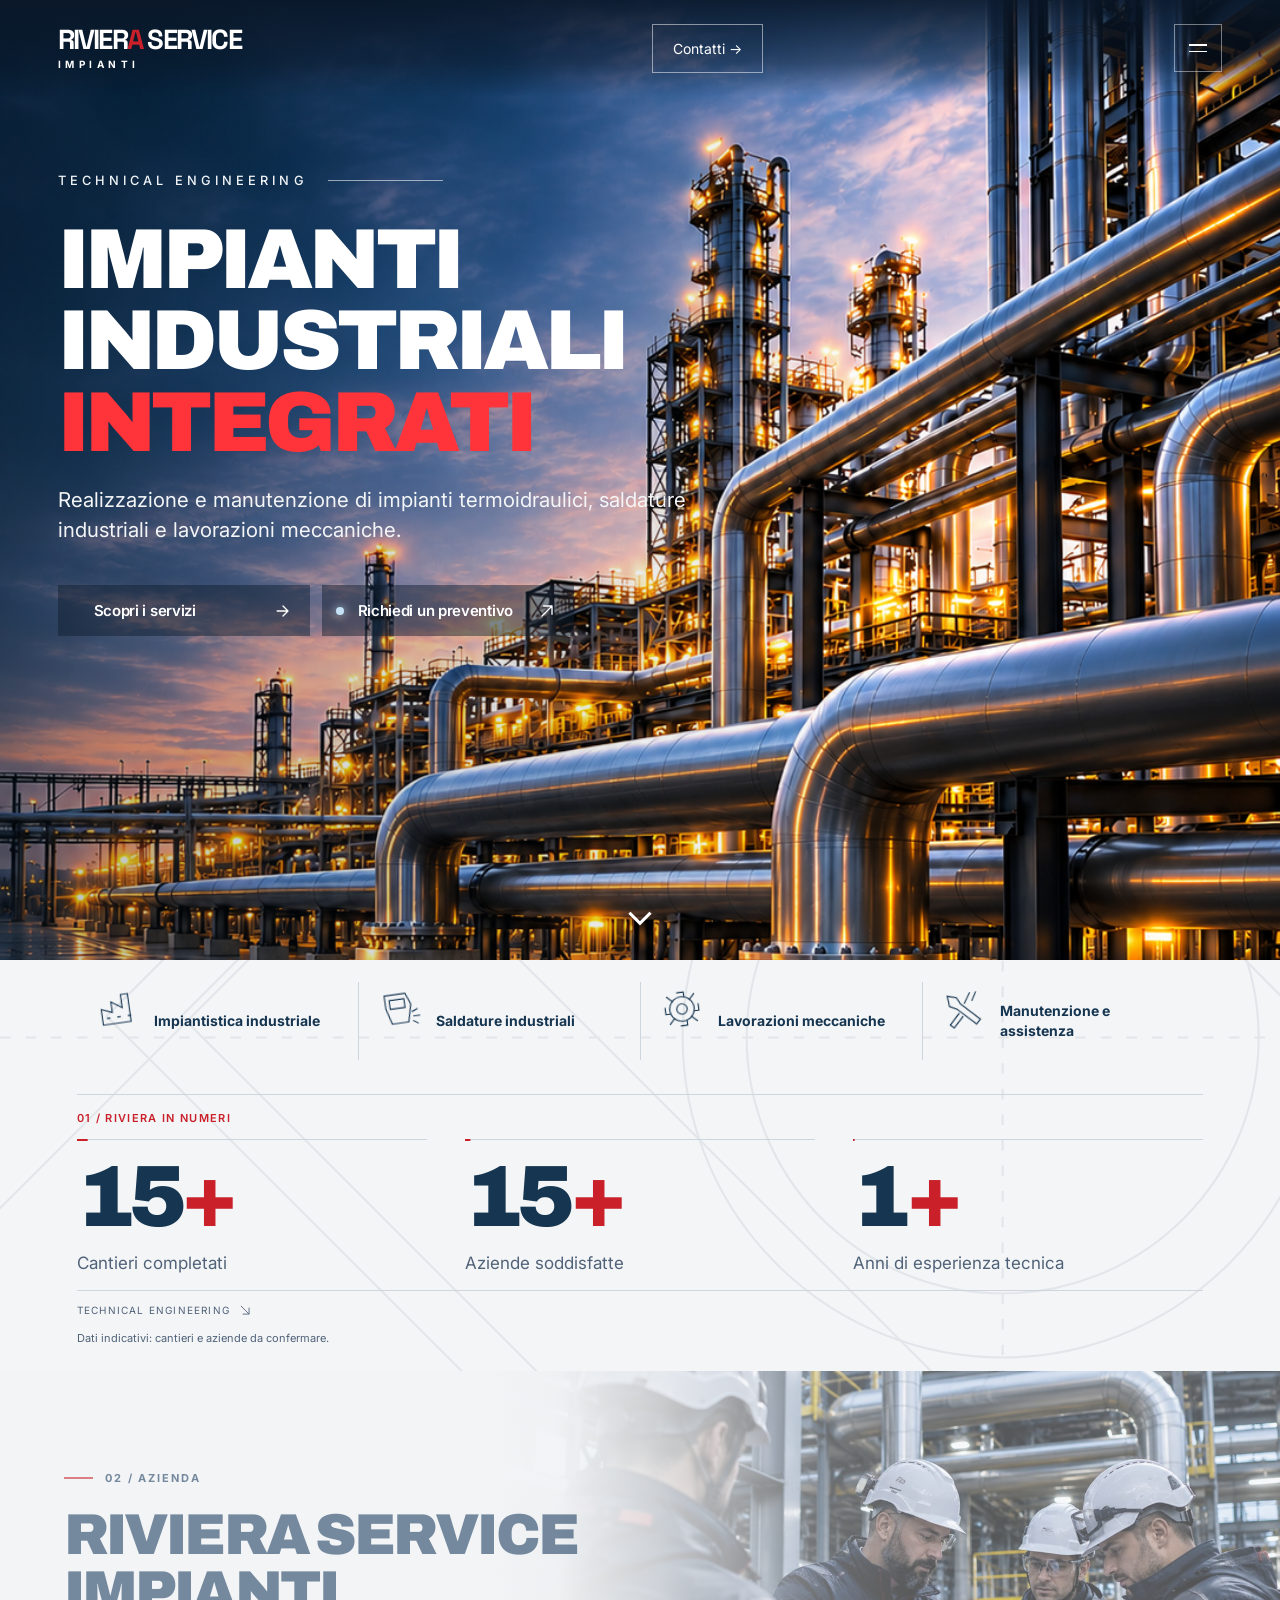
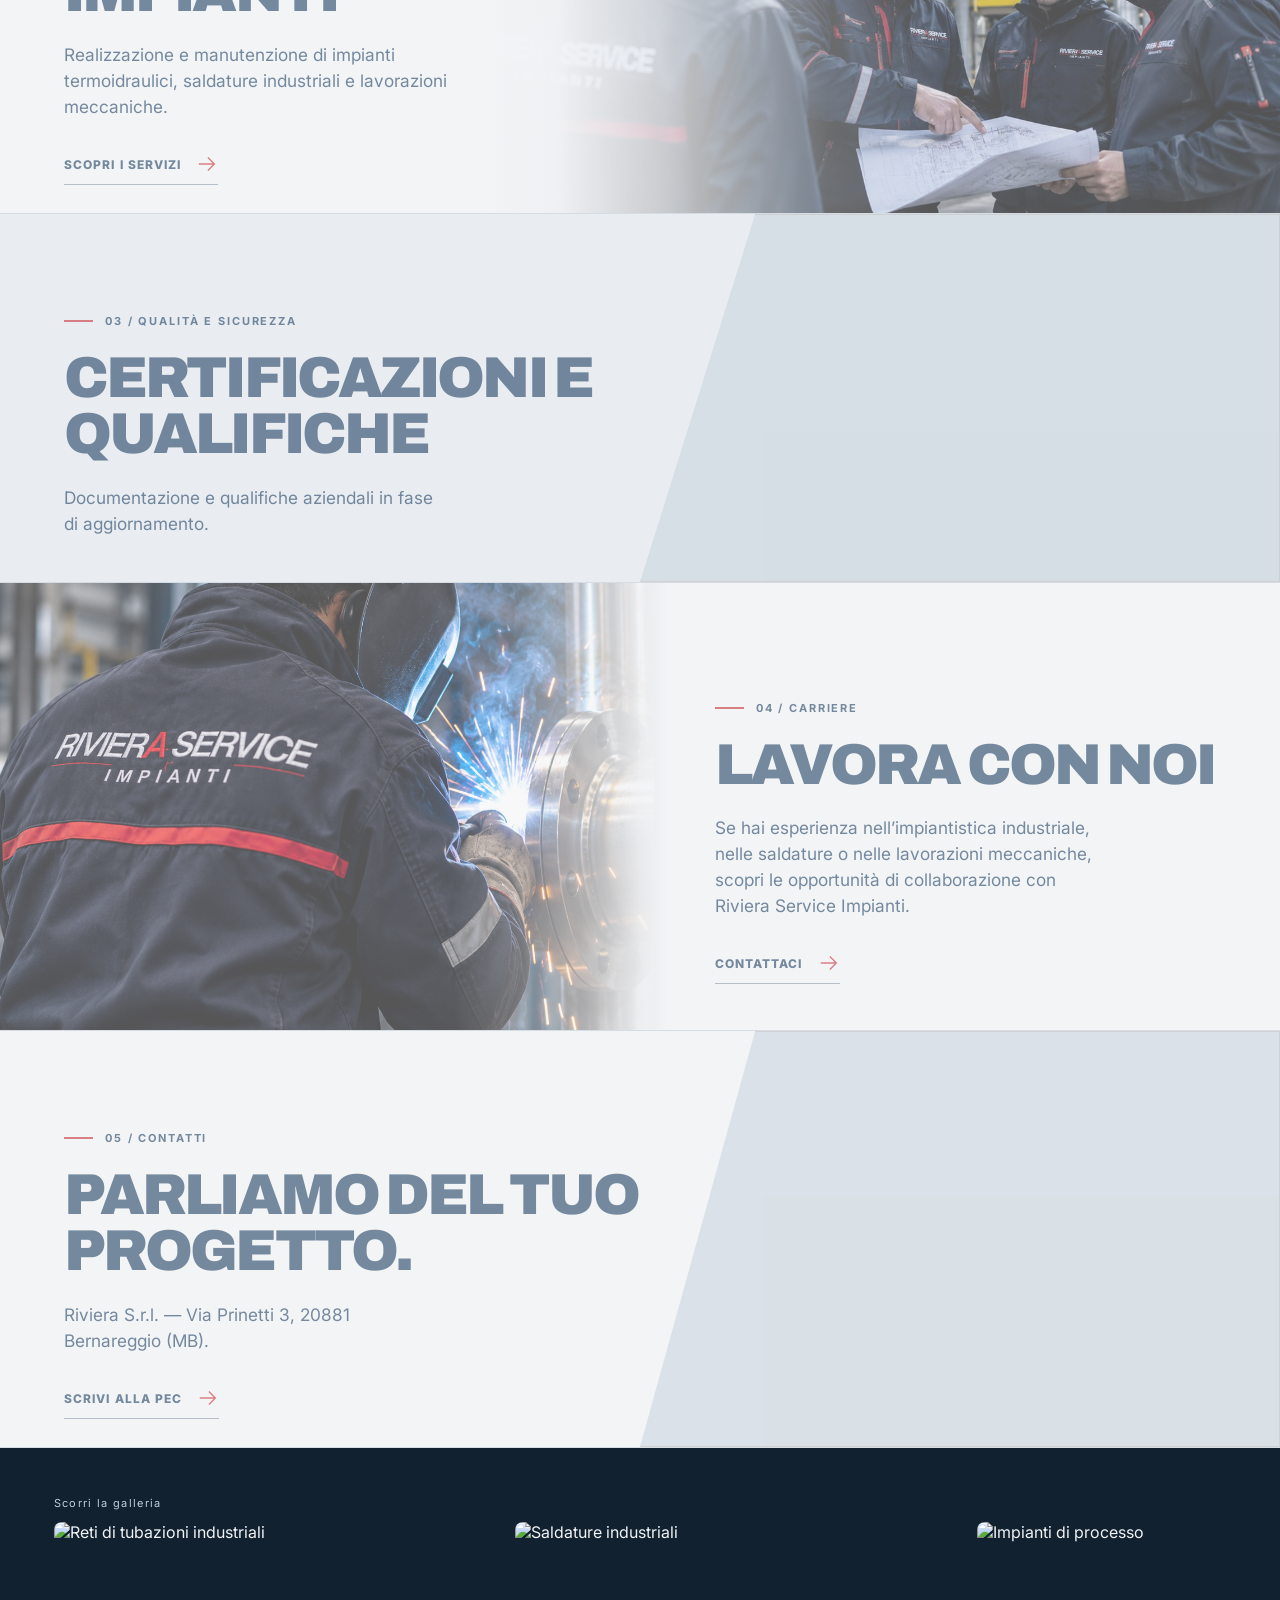
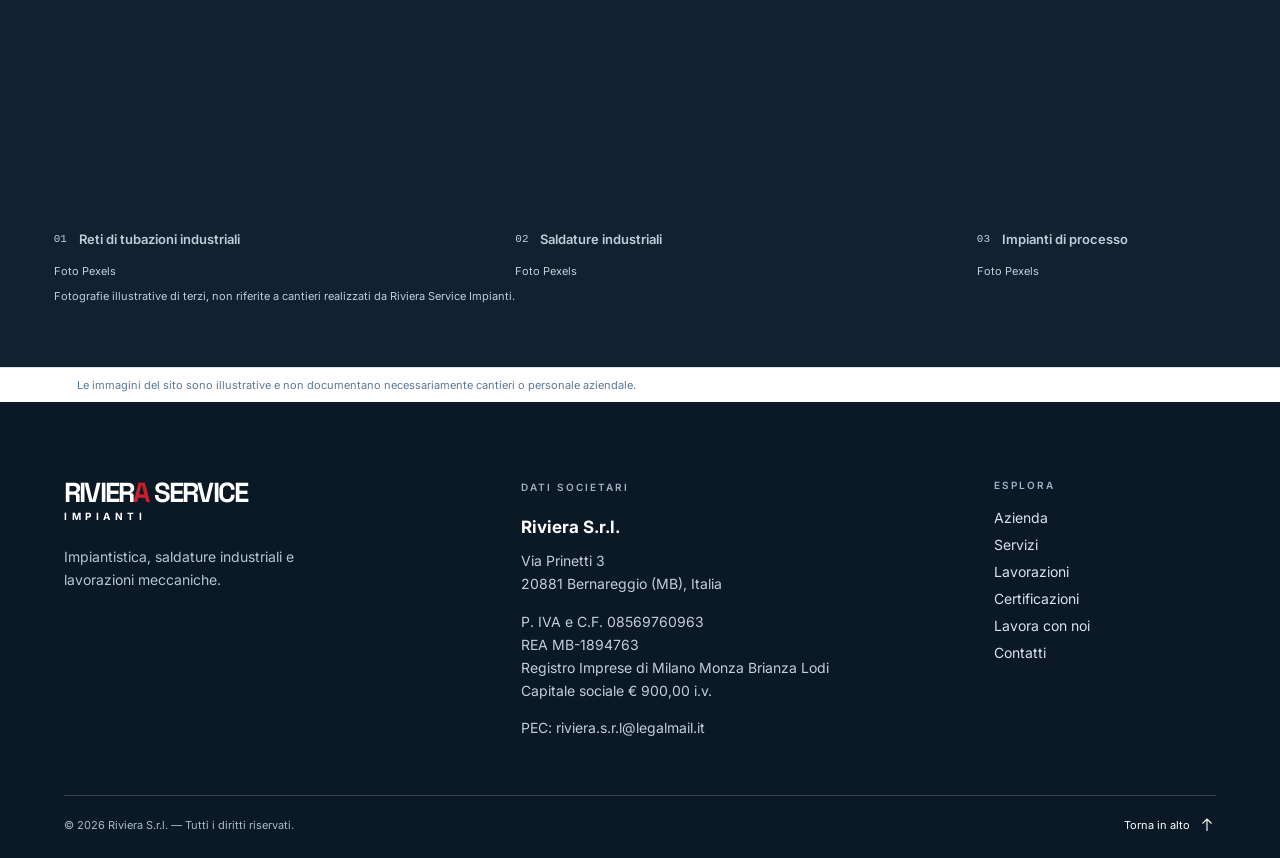
==== commit cd85eeb8: "Lower hero Signal actions while preserving headline position" ====
--- a/index.html
+++ b/index.html
@@ -77,6 +77,8 @@
 .engineering-chapter .rm-item:after{background:var(--rv-accent)}
 @media(max-width:759px){.engineering-chapter>.strip{padding:0 var(--rv-gutter) 12px}.engineering-chapter>.strip a,.engineering-chapter>.strip a+a{padding:16px 8px;font-size:12px;border-color:var(--rv-rule)}.engineering-chapter>.riviera-metrics.rm-symmetric{padding-top:8px;padding-bottom:20px}}
 </style><style id="riviera-hero-quote">
+.hero .intro .reveal-actions{margin-top:clamp(32px,4.5vh,56px)}
+@media(max-width:759px){.hero .intro .reveal-actions{margin-top:clamp(28px,5vh,46px)}}
 .hero .reveal-actions{flex-direction:row;flex-wrap:wrap;gap:12px;max-width:none;width:100%}
 .hero .reveal-actions .reveal-link.primary-link{display:flex;align-items:center;justify-content:flex-start;gap:14px;width:max-content;max-width:100%;min-height:51px;padding:10px 14px;border:0;border-radius:0;background:rgba(15,30,46,.48);color:#fff;isolation:isolate;overflow:hidden}
 .hero .reveal-actions .reveal-link.primary-link:before{background:linear-gradient(100deg,transparent,#ffffff35,transparent);transform:translateX(-105%);transition:transform .75s cubic-bezier(.16,1,.3,1);pointer-events:none}
